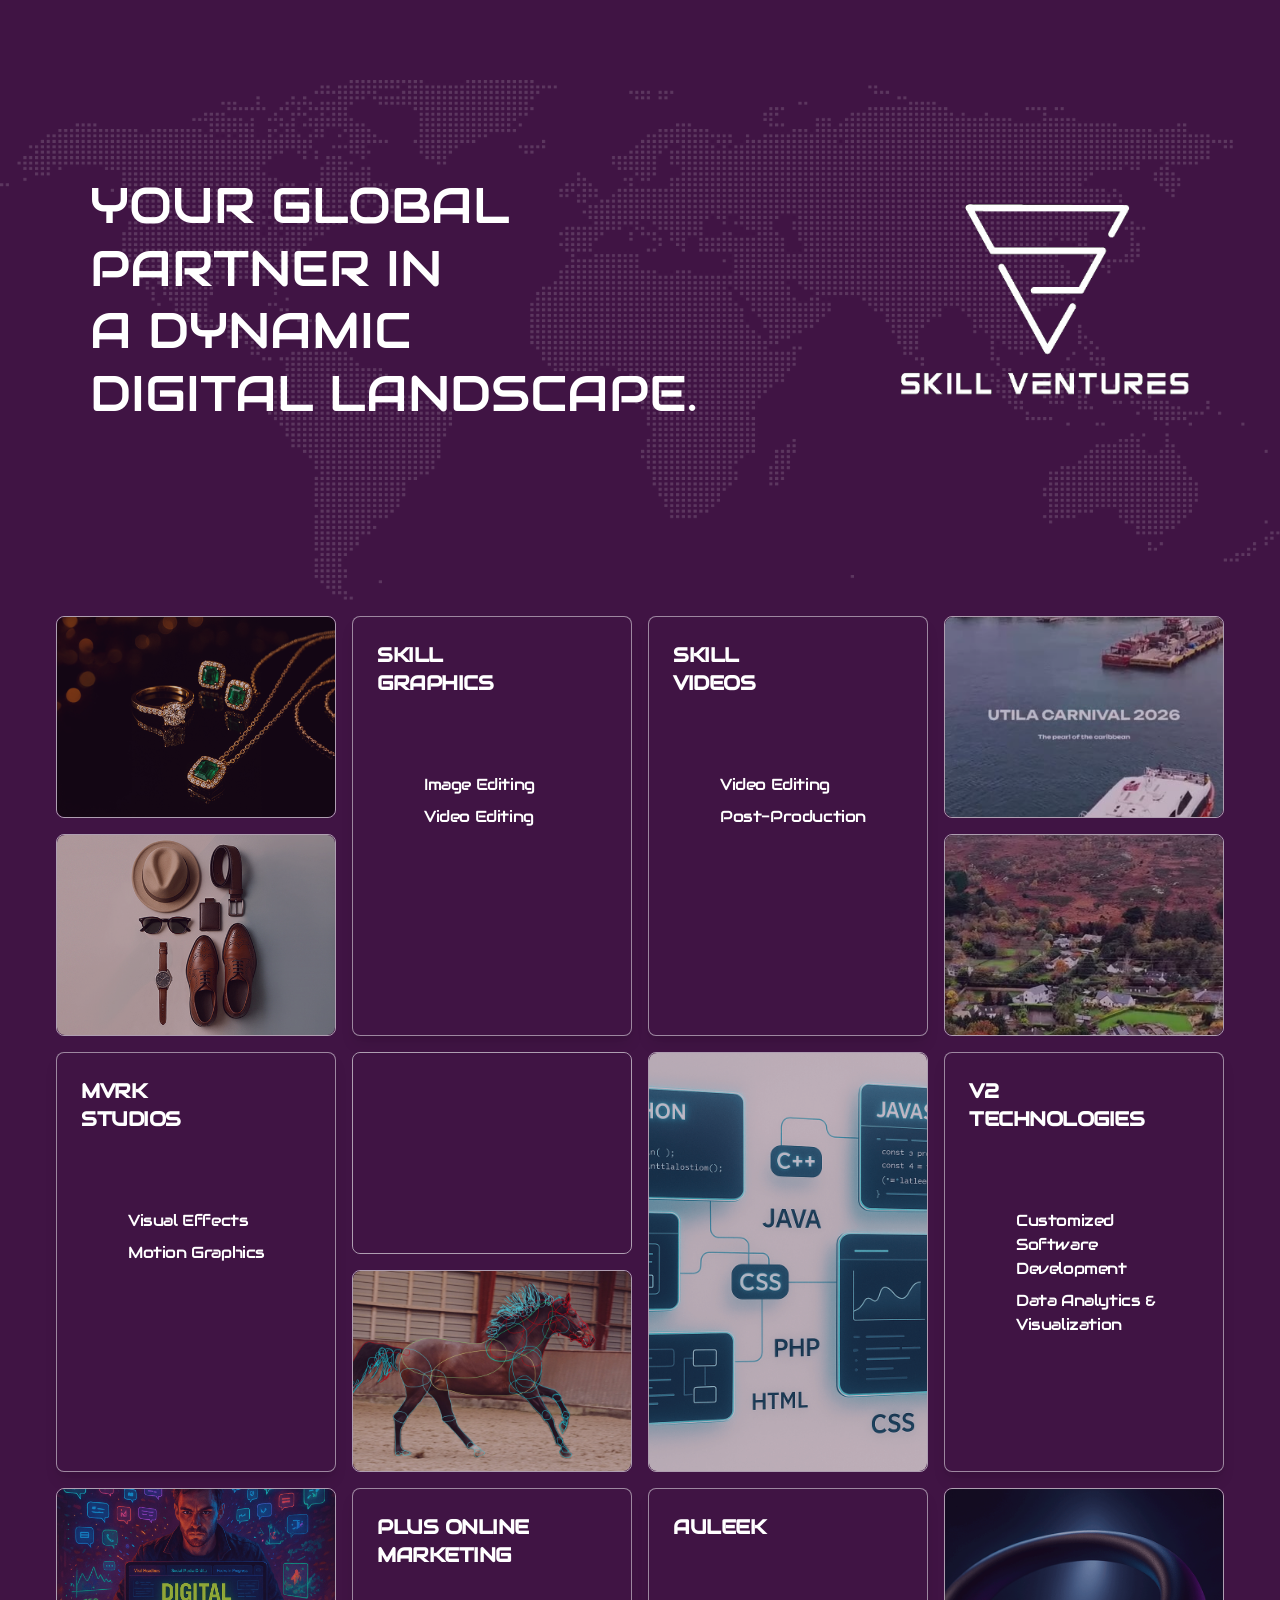
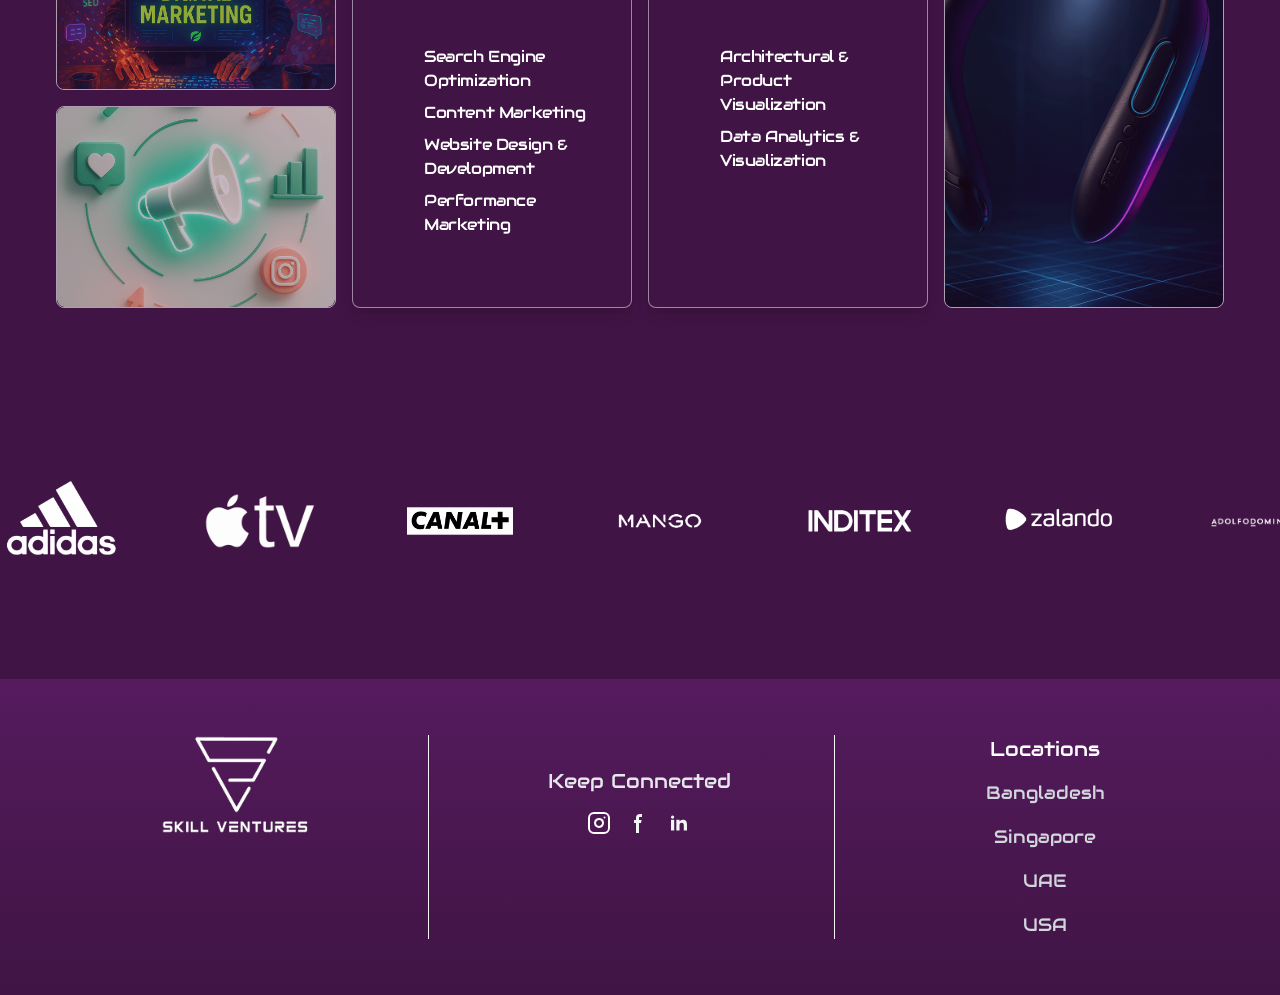
==== Home.html @ 6019144c "Home: show Skill Videos clips in the frames beside the Skill Videos card Co-Authored-By: Claude Fabl" ====
<!DOCTYPE html><!--IuDZMhcFxXULDAAK9_dwG--><html lang="en"><head><meta charSet="utf-8"/><meta name="viewport" content="width=device-width, initial-scale=1"/><link rel="stylesheet" href="./uploads/_skill.ventures/public_html/_next/static/chunks/345a6b7ba7fd125a.css" data-precedence="next"/><title>Skill Ventures</title><meta name="description" content="Skill Ventures Official Website"/><link rel="icon" href="./uploads/_skill.ventures/public_html/favicon.ico?favicon.00e915b7.ico" sizes="48x48" type="image/x-icon"/><style>
.sv-t{opacity:1;transform:none;transition:opacity .3s cubic-bezier(.25,.1,.35,1),transform .3s cubic-bezier(.3,1.3,.5,1)}
.sv-l{opacity:0;transform:translateY(10px);transition:opacity .3s cubic-bezier(.25,.1,.35,1),transform .3s cubic-bezier(.3,1.3,.5,1)}
.sv-s{transform:translate(15px,100px);transition:transform .5s ease-in}
.sv-card:hover .sv-t,.sv-card.sv-on .sv-t{opacity:1;transform:none;transition:opacity .5s ease-out .2s,transform .5s ease-out .2s}
.sv-card:hover .sv-l,.sv-card.sv-on .sv-l{opacity:1;transform:translateY(50px);transition:opacity .4s ease-out .2s,transform .4s ease-out .2s}
.sv-card{--sv-y:220px}.sv-card.sv-short{--sv-y:280px}.sv-card.sv-large{--sv-y:320px}
@media (min-width:768px){.sv-card.sv-large{--sv-y:120px}}
@media (min-width:1366px){.sv-card.sv-large{--sv-y:150px}}
.sv-card:hover .sv-s,.sv-card.sv-on .sv-s{transform:translate(-35px,var(--sv-y));transition-timing-function:ease-out}
.sv-loc{position:relative;cursor:default}
.sv-tip{position:absolute;left:calc(100% + 12px);top:50%;transform:translateY(-50%);display:flex;visibility:hidden;pointer-events:none;flex-direction:column;width:max-content;padding:8px 16px;border-radius:3px;background:#fff;color:#000;font-size:13px;line-height:1.5;letter-spacing:-.025em;font-weight:400;text-decoration:none;text-align:left;z-index:50;opacity:0;transition:opacity .15s ease-out,visibility 0s .15s}
.sv-tip::before{content:"";position:absolute;left:-4px;top:50%;width:8px;height:8px;background:#fff;transform:translateY(-50%) rotate(45deg)}
.sv-loc:hover .sv-tip,.sv-loc:focus .sv-tip{visibility:visible;opacity:.9;transition:opacity .15s ease-out}
.sv-tip{left:calc(100% + 10px)}
.sv-loc.sv-left .sv-tip{left:auto;right:calc(100% + 10px)}.sv-loc.sv-left .sv-tip::before{left:auto;right:-4px}
.sv-loc.sv-top .sv-tip{left:50%;right:auto;top:auto;bottom:calc(100% + 10px);transform:translateX(-50%)}.sv-loc.sv-top .sv-tip::before{left:50%;right:auto;top:auto;bottom:-4px;transform:translateX(-50%) rotate(45deg)}
@media (prefers-reduced-motion:reduce){.sv-t,.sv-l,.sv-s{transition:none}}

.sv-mq{animation:sv-mq 15s linear infinite}
@keyframes sv-mq{from{transform:translateX(0)}to{transform:translateX(-100%)}}
.sv-modal{opacity:0;transition:opacity .3s}.sv-modal.sv-in{opacity:1}
.sv-modal>div{transform:scale(.9);opacity:0;transition:transform .3s,opacity .3s}.sv-modal.sv-in>div{transform:none;opacity:1}
@media (prefers-reduced-motion:reduce){.sv-mq{animation:none}.sv-modal,.sv-modal>div{transition:none}}
</style></head><body class="antialiased"><div hidden=""><!--$--><!--/$--></div><main><section class="relative min-h-[600px] flex justify-center items-center "><img alt="Hero Image" loading="lazy" width="1920" height="500" decoding="async" data-nimg="1" class="absolute object-contain h-[600px] w-full -z-10 top-10 " style="color:transparent" src="./uploads/_skill.ventures/public_html/hero.png"/><div class=" w-[1100px] flex flex-col md:flex-row justify-between items-center gap-4 "><h1 class="hidden md:block text-4xl md:text-[50px] text-white text-center md:text-left leading-tight uppercase mb-14 md:mb-0">Your global <br/> partner in <br/> a dynamic <br/>digital landscape.</h1><h1 class="block md:hidden text-4xl md:text-[50px] text-white text-center md:text-left leading-tight uppercase mb-14 md:mb-0 px-8 order-1">Your global partner in a dynamic digital landscape.</h1><div><img alt="Hero Image" loading="lazy" width="500" height="400" decoding="async" data-nimg="1" class="w-full h-[100px] md:h-[200px] mb-12 md:mb-0 object-contain" style="color:transparent" src="./uploads/_skill.ventures/public_html/logo.png"/></div></div></section><div class="max-w-[1200px] mx-auto hidden lg:grid grid-cols-1 lg:grid-cols-4 gap-4 p-4 pb-14"><div class="flex flex-col gap-4"><div class="group relative border border-gray-50/60 rounded-lg overflow-hidden cursor-pointer"><img alt="skill ventures service" loading="lazy" width="1920" height="200" decoding="async" data-nimg="1" class="w-[500px] md:w-[500px] h-[200px] object-cover rounded-lg transform transition duration-500 group-hover:scale-105" style="color:transparent" src="./uploads/_skill.ventures/public_html/brands/skill-graphics/sk-1.jpg"/><div class="absolute inset-0 bg-[#401444]/30 transition group-hover:bg-[#401444]/10"></div></div><div class="group relative border border-gray-50/60 rounded-lg overflow-hidden cursor-pointer"><img alt="skill ventures service" loading="lazy" width="1920" height="200" decoding="async" data-nimg="1" class="w-[500px] md:w-[500px] h-[200px] object-cover rounded-lg transform transition duration-500 group-hover:scale-105" style="color:transparent" src="./uploads/_skill.ventures/public_html/brands/skill-graphics/sk-3.jpg"/><div class="absolute inset-0 bg-[#401444]/30 transition group-hover:bg-[#401444]/10"></div></div></div><a href="https://skillgraphics.biz/" target="_blank" rel="noopener noreferrer" class="w-full"><div class="group relative bg-[#401444] border border-gray-50/50 rounded-lg overflow-hidden w-full md:max-w-[400px] p-14 shadow-lg cursor-pointer sv-card sv-short" style="height:420px"><h2 class="absolute top-6 left-6 font-black text-xl text-white tracking-tight uppercase sv-t">Skill <br/> Graphics</h2><div class="absolute left-6 bottom-80 text-md font-bold text-gray-200 z-10 hover:underline sv-l"><span>Visit Site →</span></div><div class="sv-s"><div class="text-white text-[14px] lg:text-[16px] tracking-tight"><div class="flex flex-col gap-2"><p class="">Image Editing</p><p>Video Editing</p></div></div></div></div></a><a href="https://skillvideos.biz/" target="_blank" rel="noopener noreferrer" class="w-full"><div class="group relative bg-[#401444] border border-gray-50/50 rounded-lg overflow-hidden w-full md:max-w-[400px] p-14 shadow-lg cursor-pointer sv-card sv-short" style="height:420px"><h2 class="absolute top-6 left-6 font-black text-xl text-white tracking-tight uppercase sv-t">Skill <br/> Videos</h2><div class="absolute left-6 bottom-80 text-md font-bold text-gray-200 z-10 hover:underline sv-l"><span>Visit Site →</span></div><div class="sv-s"><div class="text-white text-[14px] lg:text-[16px] tracking-tight"><div class="flex flex-col gap-2"><p class="">Video Editing</p><p><span style="white-space:nowrap">Post-Production</span></p></div></div></div></div></a><div class="flex flex-col gap-4"><div class="group relative border border-gray-50/60 rounded-lg overflow-hidden cursor-pointer"><video src="./samples/vid_event.mp4" poster="./samples/vid_event.jpg" autoPlay="" loop="" muted="" playsinline="" aria-label="Skill Videos sample" class="w-[500px] md:w-[500px] h-[200px] object-cover rounded-lg transform transition duration-500 group-hover:scale-105"></video><div class="absolute inset-0 bg-[#401444]/30 transition group-hover:bg-[#401444]/10"></div></div><div class="group relative border border-gray-50/60 rounded-lg overflow-hidden cursor-pointer"><video src="./samples/vid_re.mp4" poster="./samples/vid_re.jpg" autoPlay="" loop="" muted="" playsinline="" aria-label="Skill Videos sample" class="w-[500px] md:w-[500px] h-[200px] object-cover rounded-lg transform transition duration-500 group-hover:scale-105"></video><div class="absolute inset-0 bg-[#401444]/30 transition group-hover:bg-[#401444]/10"></div></div></div><a href="https://mvrk.tv/" target="_blank" rel="noopener noreferrer" class="w-full"><div class="group relative bg-[#401444] border border-gray-50/50 rounded-lg overflow-hidden w-full md:max-w-[400px] p-14 shadow-lg cursor-pointer sv-card sv-short" style="height:420px"><h2 class="absolute top-6 left-6 font-black text-xl text-white tracking-tight uppercase sv-t">MVRK <br/> STUDIOS<!-- --> </h2><div class="absolute left-6 bottom-80 text-md font-bold text-gray-200 z-10 hover:underline sv-l"><span>Visit Site →</span></div><div class="sv-s"><div class="text-white text-[14px] lg:text-[16px] tracking-tight"><div class="flex flex-col gap-2"><p class="">Visual Effects</p><p>Motion Graphics</p></div></div></div></div></a><div class="flex flex-col gap-4"><div class="relative group border border-gray-50/60 rounded-lg overflow-hidden cursor-pointer"><video src="./uploads/_skill.ventures/public_html/brands/mvrk/mvrk-vid.mp4" autoPlay="" loop="" muted="" class="w-[500px] md:w-[430px] h-[200px] object-cover rounded-lg transform transition duration-500 group-hover:scale-105"></video><div class="absolute inset-0 bg-[#401444]/40 transition group-hover:bg-[#401444]/40"></div></div><div class="group relative border border-gray-50/60 rounded-lg overflow-hidden cursor-pointer"><img alt="skill ventures service" loading="lazy" width="1920" height="200" decoding="async" data-nimg="1" class="w-[500px] md:w-[500px] h-[200px] object-cover rounded-lg transform transition duration-500 group-hover:scale-105" style="color:transparent" src="./uploads/_skill.ventures/public_html/brands/mvrk/mvrk-1.jpg"/><div class="absolute inset-0 bg-[#401444]/30 transition group-hover:bg-[#401444]/10"></div></div></div><div class="flex flex-col gap-4"><div class="group relative border border-gray-50/60 rounded-lg overflow-hidden cursor-pointer"><img alt="skill ventures service" loading="lazy" width="1920" height="200" decoding="async" data-nimg="1" class="w-[500px] md:w-[500px] h-[200px] object-cover rounded-lg transform transition duration-500 group-hover:scale-105" style="color:transparent;height:418px" src="./uploads/_skill.ventures/public_html/brands/v2/v2-1.png"/><div class="absolute inset-0 bg-[#401444]/30 transition group-hover:bg-[#401444]/10"></div></div></div><a href="https://v2.ltd/" target="_blank" rel="noopener noreferrer" class="w-full"><div class="group relative bg-[#401444] border border-gray-50/50 rounded-lg overflow-hidden w-full md:max-w-[400px] p-14 shadow-lg cursor-pointer sv-card" style="height:420px"><h2 class="absolute top-6 left-6 font-black text-xl text-white tracking-tight uppercase sv-t">V2 <br/> Technologies</h2><div class="absolute left-6 bottom-80 text-md font-bold text-gray-200 z-10 hover:underline sv-l"><span>Visit Site →</span></div><div class="sv-s"><div class="text-white text-[14px] lg:text-[16px] tracking-tight"><div class="flex flex-col gap-2"><p class="">Customized Software Development</p><p>Data Analytics &amp; Visualization</p></div></div></div></div></a><div class="flex flex-col gap-4"><div class="group relative border border-gray-50/60 rounded-lg overflow-hidden cursor-pointer"><img alt="skill ventures service" loading="lazy" width="1920" height="200" decoding="async" data-nimg="1" class="w-[500px] md:w-[500px] h-[200px] object-cover rounded-lg transform transition duration-500 group-hover:scale-105" style="color:transparent" src="./uploads/_skill.ventures/public_html/brands/plus/plus-1.png"/><div class="absolute inset-0 bg-[#401444]/30 transition group-hover:bg-[#401444]/10"></div></div><div class="group relative border border-gray-50/60 rounded-lg overflow-hidden cursor-pointer"><img alt="skill ventures service" loading="lazy" width="1920" height="200" decoding="async" data-nimg="1" class="w-[500px] md:w-[500px] h-[200px] object-cover rounded-lg transform transition duration-500 group-hover:scale-105" style="color:transparent" src="./uploads/_skill.ventures/public_html/brands/plus/plus-2.png"/><div class="absolute inset-0 bg-[#401444]/30 transition group-hover:bg-[#401444]/10"></div></div></div><a href="https://plusonlinemarketing.com/" target="_blank" rel="noopener noreferrer" class="w-full"><div class="group relative bg-[#401444] border border-gray-50/50 rounded-lg overflow-hidden w-full md:max-w-[400px] p-14 shadow-lg cursor-pointer sv-card sv-large" style="height:420px"><h2 class="absolute top-6 left-6 font-black text-xl text-white tracking-tight uppercase sv-t">PLUS ONLINE <br/> MARKETING</h2><div class="absolute left-6 bottom-80 text-md font-bold text-gray-200 z-10 hover:underline sv-l"><span>Visit Site →</span></div><div class="sv-s"><div class="text-white text-[14px] lg:text-[16px] tracking-tight"><div class="flex flex-col gap-2"><p>Search Engine Optimization</p><p>Content Marketing</p><p>Website Design &amp; Development</p><p>Performance Marketing</p></div></div></div></div></a><a href="https://auleek.com/" target="_blank" rel="noopener noreferrer" class="w-full"><div class="group relative bg-[#401444] border border-gray-50/50 rounded-lg overflow-hidden w-full md:max-w-[400px] p-14 shadow-lg cursor-pointer sv-card" style="height:420px"><h2 class="absolute top-6 left-6 font-black text-xl text-white tracking-tight uppercase sv-t">AULEEK</h2><div class="absolute left-6 bottom-80 text-md font-bold text-gray-200 z-10 hover:underline sv-l"><span>Visit Site →</span></div><div class="sv-s"><div class="text-white text-[14px] lg:text-[16px] tracking-tight"><div class="flex flex-col gap-2"><p class="">Architectural &amp; Product Visualization</p><p>Data Analytics &amp; Visualization</p></div></div></div></div></a><div class="flex flex-col gap-4"><div class="group relative border border-gray-50/60 rounded-lg overflow-hidden cursor-pointer"><img alt="skill ventures service" loading="lazy" width="1920" height="200" decoding="async" data-nimg="1" class="w-[500px] md:w-[500px] h-[200px] object-cover rounded-lg transform transition duration-500 group-hover:scale-105" style="color:transparent;height:418px" src="./uploads/_skill.ventures/public_html/brands/auleek/auleek-1.png"/><div class="absolute inset-0 bg-[#401444]/30 transition group-hover:bg-[#401444]/10"></div></div></div></div><div class="px-2 block lg:hidden"><div class="grid grid-cols-1 gap-4"><div class="grid grid-cols-2 gap-2"><a href="https://skillgraphics.biz/" target="_blank" rel="noopener noreferrer" class="w-full"><div class="flex flex-col flex-wrap justify-between items-start content-stretch group relative bg-[#401444] border border-gray-50/80 rounded-2xl overflow-hidden p-4 shadow-lg cursor-pointer" style="height:370px"><h2 class="font-black text-[16px] text-white tracking-tight uppercase">Skill <br/> Graphics</h2><span class="text-[14px] font-bold text-gray-200 z-10 hover:underline">Visit Site →</span><div class="text-white text-[14px] font-medium tracking-tight"><p>Image Editing</p><p>Video Editing</p></div></div></a><a href="https://skillvideos.biz/" target="_blank" rel="noopener noreferrer" class="w-full"><div class="flex flex-col flex-wrap justify-between items-start content-stretch group relative bg-[#401444] border border-gray-50/80 rounded-2xl overflow-hidden p-4 shadow-lg cursor-pointer" style="height:370px"><h2 class="font-black text-[16px] text-white tracking-tight uppercase">Skill <br/> Videos</h2><span class="text-[14px] font-bold text-gray-200 z-10 hover:underline">Visit Site →</span><div class="text-white text-[14px] font-medium tracking-tight"><p>Video Editing</p><p><span style="white-space:nowrap">Post-Production</span></p></div></div></a></div><div class="grid grid-cols-2 gap-2"><div class="group relative border border-gray-50/60 rounded-2xl overflow-hidden cursor-pointer"><img alt="skill ventures service" loading="lazy" width="1920" height="200" decoding="async" data-nimg="1" class="h-[180px] object-cover rounded-lg transform transition duration-500 group-hover:scale-105" style="color:transparent" src="./uploads/_skill.ventures/public_html/brands/skill-graphics/sk-1.jpg"/><div class="absolute inset-0 bg-[#401444]/30 transition group-hover:bg-[#401444]/10"></div></div><div class="group relative border border-gray-50/60 rounded-2xl overflow-hidden cursor-pointer"><video src="./samples/vid_event.mp4" poster="./samples/vid_event.jpg" autoPlay="" loop="" muted="" playsinline="" aria-label="Skill Videos sample" class="w-full h-[180px] object-cover rounded-lg transform transition duration-500 group-hover:scale-105"></video><div class="absolute inset-0 bg-[#401444]/30 transition group-hover:bg-[#401444]/10"></div></div></div><div class="grid grid-cols-2 gap-2"><div class="flex flex-col gap-2 items-center justify-center"><a href="https://mvrk.tv/" target="_blank" rel="noopener noreferrer" class="w-full"><div class="flex flex-col flex-wrap justify-between items-start content-stretch group relative bg-[#401444] border border-gray-50/80 rounded-2xl overflow-hidden p-4 shadow-lg cursor-pointer" style="height:370px"><h2 class="font-black text-[16px] text-white tracking-tight uppercase">MVRK <br/> STUDIOS<!-- --> </h2><span class="text-[14px] font-bold text-gray-200 z-10 hover:underline">Visit Site →</span><div class="text-white text-[14px] font-medium tracking-tight"><p>Visual Effects</p><p>Motion Graphics</p></div></div></a><div class="relative group border border-gray-50/60 rounded-lg overflow-hidden cursor-pointer"><video src="./uploads/_skill.ventures/public_html/brands/mvrk/mvrk-vid.mp4" autoPlay="" loop="" muted="" class="w-[500px] md:w-[430px] h-[180px] object-cover rounded-lg transform transition duration-500 group-hover:scale-105"></video><div class="absolute inset-0 bg-[#401444]/40 transition group-hover:bg-[#401444]/40"></div></div></div><div class="flex flex-col gap-2 items-center justify-center"><div class="group relative border border-gray-50/60 rounded-2xl overflow-hidden cursor-pointer"><img alt="skill ventures service" loading="lazy" width="1920" height="200" decoding="async" data-nimg="1" class="h-[180px] object-cover rounded-lg transform transition duration-500 group-hover:scale-105" style="color:transparent" src="./uploads/_skill.ventures/public_html/brands/v2/v2-1.png"/><div class="absolute inset-0 bg-[#401444]/30 transition group-hover:bg-[#401444]/10"></div></div><a href="https://v2.ltd/" target="_blank" rel="noopener noreferrer" class="w-full"><div class="flex flex-col flex-wrap justify-between items-start content-stretch group relative bg-[#401444] border border-gray-50/80 rounded-2xl overflow-hidden p-4 shadow-lg cursor-pointer" style="height:370px"><h2 class="font-black text-[16px] text-white tracking-tight uppercase">V2 <br/> Technologies</h2><span class="text-[14px] font-bold text-gray-200 z-10 hover:underline">Visit Site →</span><div class="text-white text-[14px] font-medium tracking-tight"><p>Customized Software <br/> Development</p><p>Data Analytics &amp; <br/> Visualization</p></div></div></a></div></div><div class="grid grid-cols-2 gap-2"><div class="flex flex-col gap-2 items-center justify-center"><a href="https://plusonlinemarketing.com/" target="_blank" rel="noopener noreferrer" class="w-full"><div class="flex flex-col flex-wrap justify-between items-start content-stretch group relative bg-[#401444] border border-gray-50/80 rounded-2xl overflow-hidden p-4 shadow-lg cursor-pointer" style="height:370px"><h2 class="font-black text-[16px] text-white tracking-tight uppercase">PLUS ONLINE <br/> MARKETING</h2><span class="text-[14px] font-bold text-gray-200 z-10 hover:underline">Visit Site →</span><div class="text-white text-[14px] font-medium tracking-tight"><p>Search Engine Optimization</p><p>Content Marketing</p><p class="transition-all duration-700 ease-out delay-200 group-hover:translate-y-0">Website Design &amp; Development</p><p class="transition-all duration-700 ease-out delay-200 group-hover:translate-y-0">Performance Marketing</p></div></div></a><div class="group relative border border-gray-50/60 rounded-2xl overflow-hidden cursor-pointer"><img alt="skill ventures service" loading="lazy" width="1920" height="200" decoding="async" data-nimg="1" class="h-[180px] object-cover rounded-lg transform transition duration-500 group-hover:scale-105" style="color:transparent" src="./uploads/_skill.ventures/public_html/brands/plus/plus-1.png"/><div class="absolute inset-0 bg-[#401444]/30 transition group-hover:bg-[#401444]/10"></div></div></div><div class="flex flex-col gap-2 items-center justify-center"><div class="group relative border border-gray-50/60 rounded-2xl overflow-hidden cursor-pointer"><img alt="skill ventures service" loading="lazy" width="1920" height="200" decoding="async" data-nimg="1" class="h-[180px] object-cover rounded-lg transform transition duration-500 group-hover:scale-105" style="color:transparent" src="./uploads/_skill.ventures/public_html/brands/auleek/auleek-1.png"/><div class="absolute inset-0 bg-[#401444]/30 transition group-hover:bg-[#401444]/10"></div></div><a href="https://auleek.com/" target="_blank" rel="noopener noreferrer" class="w-full"><div class="flex flex-col flex-wrap justify-between items-start content-stretch group relative bg-[#401444] border border-gray-50/80 rounded-2xl overflow-hidden p-4 shadow-lg cursor-pointer" style="height:370px"><h2 class="font-black text-[16px] text-white tracking-tight uppercase">AULEEK</h2><span class="text-[14px] font-bold text-gray-200 z-10 hover:underline">Visit Site →</span><div class="text-white text-[14px] font-medium tracking-tight"><p>Architectural &amp; <br/>Product Visualization</p><p class="transition-all duration-700 ease-out delay-200 group-hover:translate-y-0">Data Analytics &amp; <br/> Visualization</p></div></div></a></div></div></div></div><div class="min-h-[300px] flex items-center justify-center"><div class="flex my-24 overflow-hidden"><div class="flex flex-shrink-0 sv-mq"><img alt="marqueImg0" loading="lazy" width="200" height="200" decoding="async" data-nimg="1" class="object-contain pr-20" style="color:transparent" src="./uploads/_skill.ventures/public_html/slider/1.png"/><img alt="marqueImg1" loading="lazy" width="200" height="200" decoding="async" data-nimg="1" class="object-contain pr-20" style="color:transparent" src="./uploads/_skill.ventures/public_html/slider/2.png"/><img alt="marqueImg2" loading="lazy" width="200" height="200" decoding="async" data-nimg="1" class="object-contain pr-20" style="color:transparent" src="./uploads/_skill.ventures/public_html/slider/3.png"/><img alt="marqueImg3" loading="lazy" width="200" height="200" decoding="async" data-nimg="1" class="object-contain pr-20" style="color:transparent" src="./uploads/_skill.ventures/public_html/slider/5.png"/><img alt="marqueImg4" loading="lazy" width="200" height="200" decoding="async" data-nimg="1" class="object-contain pr-20" style="color:transparent" src="./uploads/_skill.ventures/public_html/slider/6.png"/><img alt="marqueImg5" loading="lazy" width="200" height="200" decoding="async" data-nimg="1" class="object-contain pr-20" style="color:transparent" src="./uploads/_skill.ventures/public_html/slider/7.png"/><img alt="marqueImg6" loading="lazy" width="200" height="200" decoding="async" data-nimg="1" class="object-contain pr-20" style="color:transparent" src="./uploads/_skill.ventures/public_html/slider/8.png"/><img alt="marqueImg7" loading="lazy" width="200" height="200" decoding="async" data-nimg="1" class="object-contain pr-20" style="color:transparent" src="./uploads/_skill.ventures/public_html/slider/9.png"/><img alt="marqueImg8" loading="lazy" width="200" height="200" decoding="async" data-nimg="1" class="object-contain pr-20" style="color:transparent" src="./uploads/_skill.ventures/public_html/slider/10.png"/><img alt="marqueImg9" loading="lazy" width="200" height="200" decoding="async" data-nimg="1" class="object-contain pr-20" style="color:transparent" src="./uploads/_skill.ventures/public_html/slider/11.png"/><img alt="marqueImg10" loading="lazy" width="200" height="200" decoding="async" data-nimg="1" class="object-contain pr-20" style="color:transparent" src="./uploads/_skill.ventures/public_html/slider/12.png"/><img alt="marqueImg11" loading="lazy" width="200" height="200" decoding="async" data-nimg="1" class="object-contain pr-20" style="color:transparent" src="./uploads/_skill.ventures/public_html/slider/13.png"/></div><div class="flex flex-shrink-0 sv-mq"><img alt="marqueImg0" loading="lazy" width="200" height="200" decoding="async" data-nimg="1" class="object-contain pr-20" style="color:transparent" src="./uploads/_skill.ventures/public_html/slider/1.png"/><img alt="marqueImg1" loading="lazy" width="200" height="200" decoding="async" data-nimg="1" class="object-contain pr-20" style="color:transparent" src="./uploads/_skill.ventures/public_html/slider/2.png"/><img alt="marqueImg2" loading="lazy" width="200" height="200" decoding="async" data-nimg="1" class="object-contain pr-20" style="color:transparent" src="./uploads/_skill.ventures/public_html/slider/3.png"/><img alt="marqueImg3" loading="lazy" width="200" height="200" decoding="async" data-nimg="1" class="object-contain pr-20" style="color:transparent" src="./uploads/_skill.ventures/public_html/slider/5.png"/><img alt="marqueImg4" loading="lazy" width="200" height="200" decoding="async" data-nimg="1" class="object-contain pr-20" style="color:transparent" src="./uploads/_skill.ventures/public_html/slider/6.png"/><img alt="marqueImg5" loading="lazy" width="200" height="200" decoding="async" data-nimg="1" class="object-contain pr-20" style="color:transparent" src="./uploads/_skill.ventures/public_html/slider/7.png"/><img alt="marqueImg6" loading="lazy" width="200" height="200" decoding="async" data-nimg="1" class="object-contain pr-20" style="color:transparent" src="./uploads/_skill.ventures/public_html/slider/8.png"/><img alt="marqueImg7" loading="lazy" width="200" height="200" decoding="async" data-nimg="1" class="object-contain pr-20" style="color:transparent" src="./uploads/_skill.ventures/public_html/slider/9.png"/><img alt="marqueImg8" loading="lazy" width="200" height="200" decoding="async" data-nimg="1" class="object-contain pr-20" style="color:transparent" src="./uploads/_skill.ventures/public_html/slider/10.png"/><img alt="marqueImg9" loading="lazy" width="200" height="200" decoding="async" data-nimg="1" class="object-contain pr-20" style="color:transparent" src="./uploads/_skill.ventures/public_html/slider/11.png"/><img alt="marqueImg10" loading="lazy" width="200" height="200" decoding="async" data-nimg="1" class="object-contain pr-20" style="color:transparent" src="./uploads/_skill.ventures/public_html/slider/12.png"/><img alt="marqueImg11" loading="lazy" width="200" height="200" decoding="async" data-nimg="1" class="object-contain pr-20" style="color:transparent" src="./uploads/_skill.ventures/public_html/slider/13.png"/></div></div></div><!--$--><!--/$--><footer class="flex justify-center items-center py-14 px-4 bg-gradient-to-b from-[#551b5e] to-[#401444] text-white"><div class="max-w-[1200px] grid grid-cols-1 md:grid-cols-3 gap-4"><div class="border-0 md:border-r border-gray-100"><img alt="Hero Image" loading="lazy" width="500" height="200" decoding="async" data-nimg="1" class="h-[100px] object-contain" style="color:transparent" src="./uploads/_skill.ventures/public_html/logo.png"/></div><div class="text-center border-0 md:border-r border-gray-100 mb-14 md:mb-0"><h2 class="font-medium text-gray-200 text-xl mt-8">Keep Connected</h2><div class="flex items-center justify-center gap-4 mt-4"><a target="_blank" href="https://www.instagram.com/skillventures.sv?igsh=M3BwMGJlN2JtbHNt"><svg xmlns="http://www.w3.org/2000/svg" width="24" height="24" viewBox="0 0 24 24" fill="none" stroke="currentColor" stroke-width="2" stroke-linecap="round" stroke-linejoin="round" class="lucide lucide-instagram-icon lucide-instagram"><rect width="20" height="20" x="2" y="2" rx="5" ry="5"></rect><path d="M16 11.37A4 4 0 1 1 12.63 8 4 4 0 0 1 16 11.37z"></path><line x1="17.5" x2="17.51" y1="6.5" y2="6.5"></line></svg></a><a target="_blank" href="https://www.facebook.com/share/162M9BS4Bq/"><svg class="w-6 h-6 text-gray-100 dark:text-white" aria-hidden="true" xmlns="http://www.w3.org/2000/svg" width="24" height="24" fill="currentColor" viewBox="0 0 24 24"><path fill-rule="evenodd" d="M13.135 6H15V3h-1.865a4.147 4.147 0 0 0-4.142 4.142V9H7v3h2v9.938h3V12h2.021l.592-3H12V6.591A.6.6 0 0 1 12.592 6h.543Z" clip-rule="evenodd"></path></svg></a><a target="_blank" href="https://www.linkedin.com/company/skill-ventures/?viewAsMember=true"><svg class="w-6 h-6 text-gray-100 dark:text-white" aria-hidden="true" xmlns="http://www.w3.org/2000/svg" width="24" height="24" fill="currentColor" viewBox="0 0 24 24"><path fill-rule="evenodd" d="M12.51 8.796v1.697a3.738 3.738 0 0 1 3.288-1.684c3.455 0 4.202 2.16 4.202 4.97V19.5h-3.2v-5.072c0-1.21-.244-2.766-2.128-2.766-1.827 0-2.139 1.317-2.139 2.676V19.5h-3.19V8.796h3.168ZM7.2 6.106a1.61 1.61 0 0 1-.988 1.483 1.595 1.595 0 0 1-1.743-.348A1.607 1.607 0 0 1 5.6 4.5a1.601 1.601 0 0 1 1.6 1.606Z" clip-rule="evenodd"></path><path d="M7.2 8.809H4V19.5h3.2V8.809Z"></path></svg></a></div></div><div class=""><h2 class="font-medium text-xl text-center">Locations</h2><div class="flex flex-col items-center justify-center gap-4 mt-4"><a data-tooltip-id="bangladesh-tooltip" data-tooltip-place="right" class="text-gray-300 text-lg hover:text-xl hover:underline hover:text-white transition-all duration-100 sv-loc" tabindex="0">Bangladesh<span class="sv-tip" role="tooltip"><span>House#112</span><span>Road#06</span><span>Mohakhali DOHS</span><span>Dhaka, Bangladesh</span></span></a><a data-tooltip-id="singapore-tooltip" data-tooltip-place="right" class="text-gray-300 text-lg hover:text-xl hover:underline hover:text-white transition-all duration-100 sv-loc" tabindex="0">Singapore<span class="sv-tip" role="tooltip"><span>151 Chin Swee Road,</span><span>#02-24 Manhattan House,</span><span>169876</span></span></a><a data-tooltip-id="uae-tooltip" data-tooltip-place="right" class="text-gray-300 text-lg hover:text-xl hover:underline hover:text-white transition-all duration-100 sv-loc" tabindex="0">UAE<span class="sv-tip" role="tooltip"><span>Business Center</span><span>Sharjah Publishing City Free Zone,</span><span>United Arab Emirates</span></span></a> <a data-tooltip-id="usa-tooltip" data-tooltip-place="right" class="text-gray-300 text-lg hover:text-xl hover:underline hover:text-white transition-all duration-100 sv-loc" tabindex="0">USA<span class="sv-tip" role="tooltip"><span>2248 Broadway,</span><span>#1619 NY 10024,</span><span>New York</span></span></a></div> </div></div></footer></main><script>(function(){
function closeModal(m){m.classList.remove('sv-in');setTimeout(function(){m.remove()},300)}
function openModal(src,isVideo){
var m=document.createElement('div');m.className='fixed inset-0 bg-black/80 flex items-center justify-center z-50 sv-modal';
var box=document.createElement('div');box.className=isVideo?'relative max-h-[90vh] w-full p-4':'relative max-w-4xl max-h-[90vh] w-full p-4';
var el;if(isVideo){el=document.createElement('video');el.src=src;el.autoplay=true;el.loop=true;el.muted=true;el.playsInline=true;el.className='w-full h-[80vh] px-4 object-cover rounded-lg'}
else{el=document.createElement('img');el.src=src;el.alt='modal image';el.className='w-full h-auto max-h-[60vh] object-contain rounded-lg'}
var b=document.createElement('button');b.type='button';b.textContent='\u2715';b.setAttribute('aria-label','Close');b.className='absolute top-4 right-4 text-white px-3 py-1 rounded-md '+(isVideo?'bg-[#401444]/60':'bg-[#401444]/90');
box.appendChild(el);box.appendChild(b);m.appendChild(box);document.body.appendChild(m);
m.addEventListener('click',function(e){if(e.target===m||e.target===b)closeModal(m)});
requestAnimationFrame(function(){requestAnimationFrame(function(){m.classList.add('sv-in')})});b.focus()}
document.addEventListener('click',function(e){
var t=e.target.closest&&e.target.closest('div.cursor-pointer');if(!t)return;
if(t.classList.contains('sv-card')){t.classList.toggle('sv-on');return}
if(t.closest('.sv-modal'))return;
var media=t.querySelector(':scope > video, :scope > img');if(!media)return;
openModal(media.getAttribute('src'),media.tagName==='VIDEO')});
document.addEventListener('keydown',function(e){if(e.key==='Escape'){var m=document.querySelector('.sv-modal');if(m)closeModal(m)}});
document.querySelectorAll('.sv-loc').forEach(function(a){function place(){a.classList.remove('sv-left','sv-top');var t=a.querySelector('.sv-tip');if(!t)return;
var w=t.offsetWidth||170,r=a.getBoundingClientRect(),vw=document.documentElement.clientWidth;
if(r.right+20+w>vw){a.classList.add(r.left-10-w>=0?'sv-left':'sv-top')}}
a.addEventListener('mouseenter',place);a.addEventListener('focus',place);place();window.addEventListener('resize',place);window.addEventListener('load',place);if(document.fonts&&document.fonts.ready)document.fonts.ready.then(place)});
})();</script><script>(function(){function f(){document.querySelectorAll('video[autoplay],video').forEach(function(v){if(!v.muted){v.muted=true;}if(v.paused&&!v.dataset.pv){v.dataset.pv=1;v.loop=true;v.playsInline=true;var p=v.play();if(p)p.catch(function(){});}})}new MutationObserver(f).observe(document.documentElement,{childList:true,subtree:true});window.addEventListener('load',function(){setTimeout(f,300);setTimeout(f,1500)})})();</script></body></html>
---- uploads/_skill.ventures/public_html/_next/static/chunks/345a6b7ba7fd125a.css ----
@layer properties{@supports (((-webkit-hyphens:none)) and (not (margin-trim:inline))) or ((-moz-orient:inline) and (not (color:rgb(from red r g b)))){*,:before,:after{--tw-translate-x:0;--tw-translate-y:0;--tw-translate-z:0;--tw-rotate-x:initial;--tw-rotate-y:initial;--tw-rotate-z:initial;--tw-skew-x:initial;--tw-skew-y:initial;--tw-border-style:solid;--tw-gradient-position:initial;--tw-gradient-from:transparent;--tw-gradient-via:transparent;--tw-gradient-to:transparent;--tw-gradient-stops:initial;--tw-gradient-via-stops:initial;--tw-gradient-from-position:0%;--tw-gradient-via-position:50%;--tw-gradient-to-position:100%;--tw-leading:initial;--tw-font-weight:initial;--tw-tracking:initial;--tw-shadow:0 0 transparent;--tw-shadow-color:initial;--tw-shadow-alpha:100%;--tw-inset-shadow:0 0 transparent;--tw-inset-shadow-color:initial;--tw-inset-shadow-alpha:100%;--tw-ring-color:initial;--tw-ring-shadow:0 0 transparent;--tw-inset-ring-color:initial;--tw-inset-ring-shadow:0 0 transparent;--tw-ring-inset:initial;--tw-ring-offset-width:0px;--tw-ring-offset-color:#fff;--tw-ring-offset-shadow:0 0 transparent;--tw-backdrop-blur:initial;--tw-backdrop-brightness:initial;--tw-backdrop-contrast:initial;--tw-backdrop-grayscale:initial;--tw-backdrop-hue-rotate:initial;--tw-backdrop-invert:initial;--tw-backdrop-opacity:initial;--tw-backdrop-saturate:initial;--tw-backdrop-sepia:initial;--tw-duration:initial;--tw-ease:initial;--tw-scale-x:1;--tw-scale-y:1;--tw-scale-z:1}::backdrop{--tw-translate-x:0;--tw-translate-y:0;--tw-translate-z:0;--tw-rotate-x:initial;--tw-rotate-y:initial;--tw-rotate-z:initial;--tw-skew-x:initial;--tw-skew-y:initial;--tw-border-style:solid;--tw-gradient-position:initial;--tw-gradient-from:transparent;--tw-gradient-via:transparent;--tw-gradient-to:transparent;--tw-gradient-stops:initial;--tw-gradient-via-stops:initial;--tw-gradient-from-position:0%;--tw-gradient-via-position:50%;--tw-gradient-to-position:100%;--tw-leading:initial;--tw-font-weight:initial;--tw-tracking:initial;--tw-shadow:0 0 transparent;--tw-shadow-color:initial;--tw-shadow-alpha:100%;--tw-inset-shadow:0 0 transparent;--tw-inset-shadow-color:initial;--tw-inset-shadow-alpha:100%;--tw-ring-color:initial;--tw-ring-shadow:0 0 transparent;--tw-inset-ring-color:initial;--tw-inset-ring-shadow:0 0 transparent;--tw-ring-inset:initial;--tw-ring-offset-width:0px;--tw-ring-offset-color:#fff;--tw-ring-offset-shadow:0 0 transparent;--tw-backdrop-blur:initial;--tw-backdrop-brightness:initial;--tw-backdrop-contrast:initial;--tw-backdrop-grayscale:initial;--tw-backdrop-hue-rotate:initial;--tw-backdrop-invert:initial;--tw-backdrop-opacity:initial;--tw-backdrop-saturate:initial;--tw-backdrop-sepia:initial;--tw-duration:initial;--tw-ease:initial;--tw-scale-x:1;--tw-scale-y:1;--tw-scale-z:1}}}@layer theme{:root,:host{--color-sky-500:#00a5ef;--color-gray-50:#f9fafb;--color-gray-100:#f3f4f6;--color-gray-200:#e5e7eb;--color-gray-300:#d1d5dc;--color-gray-800:#1e2939;--color-gray-900:#101828;--color-black:#000;--color-white:#fff;--spacing:.25rem;--container-xs:20rem;--container-4xl:56rem;--container-7xl:80rem;--text-sm:.875rem;--text-sm--line-height:calc(1.25/.875);--text-lg:1.125rem;--text-lg--line-height:calc(1.75/1.125);--text-xl:1.25rem;--text-xl--line-height:calc(1.75/1.25);--text-2xl:1.5rem;--text-2xl--line-height:calc(2/1.5);--text-4xl:2.25rem;--text-4xl--line-height:calc(2.5/2.25);--font-weight-medium:500;--font-weight-bold:700;--font-weight-black:900;--tracking-tight:-.025em;--leading-tight:1.25;--radius-sm:.25rem;--radius-md:.375rem;--radius-lg:.5rem;--radius-xl:.75rem;--radius-2xl:1rem;--ease-out:cubic-bezier(0,0,.2,1);--blur-sm:8px;--default-transition-duration:.15s;--default-transition-timing-function:cubic-bezier(.4,0,.2,1);--default-font-family:var(--font-geist-sans);--default-mono-font-family:var(--font-geist-mono)}@supports (color:color(display-p3 0 0 0)){:root,:host{--color-sky-500:color(display-p3 .219113 .639027 .931479);--color-gray-50:color(display-p3 .977213 .98084 .985102);--color-gray-100:color(display-p3 .953567 .956796 .964321);--color-gray-200:color(display-p3 .899787 .906171 .92106);--color-gray-300:color(display-p3 .822033 .835264 .858521);--color-gray-800:color(display-p3 .125854 .159497 .216835);--color-gray-900:color(display-p3 .070423 .0928982 .151928)}}@supports (color:lab(0% 0 0)){:root,:host{--color-sky-500:lab(63.3038% -18.433 -51.0407);--color-gray-50:lab(98.2596% -.247031 -.706708);--color-gray-100:lab(96.1596% -.082314 -1.13575);--color-gray-200:lab(91.6229% -.159085 -2.26791);--color-gray-300:lab(85.1236% -.612259 -3.7138);--color-gray-800:lab(16.1051% -1.18239 -11.7533);--color-gray-900:lab(8.11897% .811279 -12.254)}}}@layer base{*,:after,:before{box-sizing:border-box;border:0 solid;margin:0;padding:0}::backdrop{box-sizing:border-box;border:0 solid;margin:0;padding:0}::-webkit-file-upload-button{box-sizing:border-box;border:0 solid;margin:0;padding:0}::file-selector-button{box-sizing:border-box;border:0 solid;margin:0;padding:0}html,:host{-webkit-text-size-adjust:100%;-moz-tab-size:4;tab-size:4;line-height:1.5;font-family:var(--default-font-family,ui-sans-serif,system-ui,sans-serif,"Apple Color Emoji","Segoe UI Emoji","Segoe UI Symbol","Noto Color Emoji");font-feature-settings:var(--default-font-feature-settings,normal);font-variation-settings:var(--default-font-variation-settings,normal);-webkit-tap-highlight-color:transparent}hr{height:0;color:inherit;border-top-width:1px}abbr:where([title]){-webkit-text-decoration:underline dotted;text-decoration:underline dotted}h1,h2,h3,h4,h5,h6{font-size:inherit;font-weight:inherit}a{color:inherit;-webkit-text-decoration:inherit;-webkit-text-decoration:inherit;-webkit-text-decoration:inherit;-webkit-text-decoration:inherit;text-decoration:inherit}b,strong{font-weight:bolder}code,kbd,samp,pre{font-family:var(--default-mono-font-family,ui-monospace,SFMono-Regular,Menlo,Monaco,Consolas,"Liberation Mono","Courier New",monospace);font-feature-settings:var(--default-mono-font-feature-settings,normal);font-variation-settings:var(--default-mono-font-variation-settings,normal);font-size:1em}small{font-size:80%}sub,sup{vertical-align:baseline;font-size:75%;line-height:0;position:relative}sub{bottom:-.25em}sup{top:-.5em}table{text-indent:0;border-color:inherit;border-collapse:collapse}:-moz-focusring{outline:auto}progress{vertical-align:baseline}summary{display:list-item}ol,ul,menu{list-style:none}img,svg,video,canvas,audio,iframe,embed,object{vertical-align:middle;display:block}img,video{max-width:100%;height:auto}button,input,select,optgroup,textarea{font:inherit;font-feature-settings:inherit;font-variation-settings:inherit;letter-spacing:inherit;color:inherit;opacity:1;background-color:transparent;border-radius:0}::-webkit-file-upload-button{font:inherit;font-feature-settings:inherit;font-variation-settings:inherit;letter-spacing:inherit;color:inherit;opacity:1;background-color:transparent;border-radius:0}::file-selector-button{font:inherit;font-feature-settings:inherit;font-variation-settings:inherit;letter-spacing:inherit;color:inherit;opacity:1;background-color:transparent;border-radius:0}:where(select:-webkit-any([multiple],[size])) optgroup{font-weight:bolder}:where(select:-moz-any([multiple],[size])) optgroup{font-weight:bolder}:where(select:is([multiple],[size])) optgroup{font-weight:bolder}:where(select:-webkit-any([multiple],[size])) optgroup option:not(:-webkit-any(:lang(ae),:lang(ar),:lang(arc),:lang(bcc),:lang(bqi),:lang(ckb),:lang(dv),:lang(fa),:lang(glk),:lang(he),:lang(ku),:lang(mzn),:lang(nqo),:lang(pnb),:lang(ps),:lang(sd),:lang(ug),:lang(ur),:lang(yi))){padding-left:20px}:where(select:-moz-any([multiple],[size])) optgroup option:not(:-moz-any(:lang(ae),:lang(ar),:lang(arc),:lang(bcc),:lang(bqi),:lang(ckb),:lang(dv),:lang(fa),:lang(glk),:lang(he),:lang(ku),:lang(mzn),:lang(nqo),:lang(pnb),:lang(ps),:lang(sd),:lang(ug),:lang(ur),:lang(yi))){padding-left:20px}:where(select:is([multiple],[size])) optgroup option:not(:is(:lang(ae),:lang(ar),:lang(arc),:lang(bcc),:lang(bqi),:lang(ckb),:lang(dv),:lang(fa),:lang(glk),:lang(he),:lang(ku),:lang(mzn),:lang(nqo),:lang(pnb),:lang(ps),:lang(sd),:lang(ug),:lang(ur),:lang(yi))){padding-left:20px}:where(select:-webkit-any([multiple],[size])) optgroup option:-webkit-any(:lang(ae),:lang(ar),:lang(arc),:lang(bcc),:lang(bqi),:lang(ckb),:lang(dv),:lang(fa),:lang(glk),:lang(he),:lang(ku),:lang(mzn),:lang(nqo),:lang(pnb),:lang(ps),:lang(sd),:lang(ug),:lang(ur),:lang(yi)){padding-right:20px}:where(select:-moz-any([multiple],[size])) optgroup option:-moz-any(:lang(ae),:lang(ar),:lang(arc),:lang(bcc),:lang(bqi),:lang(ckb),:lang(dv),:lang(fa),:lang(glk),:lang(he),:lang(ku),:lang(mzn),:lang(nqo),:lang(pnb),:lang(ps),:lang(sd),:lang(ug),:lang(ur),:lang(yi)){padding-right:20px}:where(select:is([multiple],[size])) optgroup option:is(:lang(ae),:lang(ar),:lang(arc),:lang(bcc),:lang(bqi),:lang(ckb),:lang(dv),:lang(fa),:lang(glk),:lang(he),:lang(ku),:lang(mzn),:lang(nqo),:lang(pnb),:lang(ps),:lang(sd),:lang(ug),:lang(ur),:lang(yi)){padding-right:20px}:not(:-webkit-any(:lang(ae),:lang(ar),:lang(arc),:lang(bcc),:lang(bqi),:lang(ckb),:lang(dv),:lang(fa),:lang(glk),:lang(he),:lang(ku),:lang(mzn),:lang(nqo),:lang(pnb),:lang(ps),:lang(sd),:lang(ug),:lang(ur),:lang(yi)))::-webkit-file-upload-button{margin-right:4px}:not(:-moz-any(:lang(ae),:lang(ar),:lang(arc),:lang(bcc),:lang(bqi),:lang(ckb),:lang(dv),:lang(fa),:lang(glk),:lang(he),:lang(ku),:lang(mzn),:lang(nqo),:lang(pnb),:lang(ps),:lang(sd),:lang(ug),:lang(ur),:lang(yi)))::file-selector-button{margin-right:4px}:not(:is(:lang(ae),:lang(ar),:lang(arc),:lang(bcc),:lang(bqi),:lang(ckb),:lang(dv),:lang(fa),:lang(glk),:lang(he),:lang(ku),:lang(mzn),:lang(nqo),:lang(pnb),:lang(ps),:lang(sd),:lang(ug),:lang(ur),:lang(yi)))::file-selector-button{margin-right:4px}:-webkit-any(:lang(ae),:lang(ar),:lang(arc),:lang(bcc),:lang(bqi),:lang(ckb),:lang(dv),:lang(fa),:lang(glk),:lang(he),:lang(ku),:lang(mzn),:lang(nqo),:lang(pnb),:lang(ps),:lang(sd),:lang(ug),:lang(ur),:lang(yi))::-webkit-file-upload-button{margin-left:4px}:-moz-any(:lang(ae),:lang(ar),:lang(arc),:lang(bcc),:lang(bqi),:lang(ckb),:lang(dv),:lang(fa),:lang(glk),:lang(he),:lang(ku),:lang(mzn),:lang(nqo),:lang(pnb),:lang(ps),:lang(sd),:lang(ug),:lang(ur),:lang(yi))::file-selector-button{margin-left:4px}:is(:lang(ae),:lang(ar),:lang(arc),:lang(bcc),:lang(bqi),:lang(ckb),:lang(dv),:lang(fa),:lang(glk),:lang(he),:lang(ku),:lang(mzn),:lang(nqo),:lang(pnb),:lang(ps),:lang(sd),:lang(ug),:lang(ur),:lang(yi))::file-selector-button{margin-left:4px}::placeholder{opacity:1}@supports (not ((-webkit-appearance:-apple-pay-button))) or (contain-intrinsic-size:1px){::placeholder{color:currentColor}@supports (color:color-mix(in lab, red, red)){::placeholder{color:color-mix(in oklab,currentcolor 50%,transparent)}}}textarea{resize:vertical}::-webkit-search-decoration{-webkit-appearance:none}::-webkit-date-and-time-value{min-height:1lh;text-align:inherit}::-webkit-datetime-edit{display:inline-flex}::-webkit-datetime-edit-fields-wrapper{padding:0}::-webkit-datetime-edit{padding-top:0;padding-bottom:0}::-webkit-datetime-edit-year-field{padding-top:0;padding-bottom:0}::-webkit-datetime-edit-month-field{padding-top:0;padding-bottom:0}::-webkit-datetime-edit-day-field{padding-top:0;padding-bottom:0}::-webkit-datetime-edit-hour-field{padding-top:0;padding-bottom:0}::-webkit-datetime-edit-minute-field{padding-top:0;padding-bottom:0}::-webkit-datetime-edit-second-field{padding-top:0;padding-bottom:0}::-webkit-datetime-edit-millisecond-field{padding-top:0;padding-bottom:0}::-webkit-datetime-edit-meridiem-field{padding-top:0;padding-bottom:0}::-webkit-calendar-picker-indicator{line-height:1}:-moz-ui-invalid{box-shadow:none}button{-webkit-appearance:button;-moz-appearance:button;appearance:button}input:where([type=button],[type=reset],[type=submit]){-webkit-appearance:button;-moz-appearance:button;appearance:button}::-webkit-file-upload-button{-webkit-appearance:button;-moz-appearance:button;appearance:button}::file-selector-button{-webkit-appearance:button;-moz-appearance:button;appearance:button}::-webkit-inner-spin-button{height:auto}::-webkit-outer-spin-button{height:auto}[hidden]:where(:not([hidden=until-found])){display:none!important}}@layer components;@layer utilities{.pointer-events-none{pointer-events:none}.visible{visibility:visible}.absolute{position:absolute}.fixed{position:fixed}.relative{position:relative}.sticky{position:-webkit-sticky;position:sticky}.inset-0{inset:calc(var(--spacing)*0)}.top-0{top:calc(var(--spacing)*0)}.top-4{top:calc(var(--spacing)*4)}.top-6{top:calc(var(--spacing)*6)}.top-10{top:calc(var(--spacing)*10)}.right-4{right:calc(var(--spacing)*4)}.bottom-80{bottom:calc(var(--spacing)*80)}.left-6{left:calc(var(--spacing)*6)}.-z-10{z-index:calc(10*-1)}.z-10{z-index:10}.z-50{z-index:50}.order-1{order:1}.mx-auto{margin-left:auto;margin-right:auto}.my-24{margin-block:calc(var(--spacing)*24)}.-mt-2{margin-top:calc(var(--spacing)*-2)}.mt-4{margin-top:calc(var(--spacing)*4)}.mt-8{margin-top:calc(var(--spacing)*8)}.mb-12{margin-bottom:calc(var(--spacing)*12)}.mb-14{margin-bottom:calc(var(--spacing)*14)}.block{display:block}.flex{display:flex}.grid{display:grid}.hidden{display:none}.inline-block{display:inline-block}.h-3{height:calc(var(--spacing)*3)}.h-6{height:calc(var(--spacing)*6)}.h-\[80vh\]{height:80vh}.h-\[100px\]{height:100px}.h-\[180px\]{height:180px}.h-\[200px\]{height:200px}.h-\[600px\]{height:600px}.h-auto{height:auto}.h-full{height:100%}.max-h-\[60vh\]{max-height:60vh}.max-h-\[90vh\]{max-height:90vh}.min-h-\[300px\]{min-height:300px}.min-h-\[600px\]{min-height:600px}.w-3{width:calc(var(--spacing)*3)}.w-6{width:calc(var(--spacing)*6)}.w-\[80px\]{width:80px}.w-\[500px\]{width:500px}.w-\[1100px\]{width:1100px}.w-full{width:100%}.max-w-4xl{max-width:var(--container-4xl)}.max-w-7xl{max-width:var(--container-7xl)}.max-w-\[1200px\]{max-width:1200px}.max-w-xs{max-width:var(--container-xs)}.flex-shrink-0{flex-shrink:0}.translate-y-0{--tw-translate-y:calc(var(--spacing)*0);translate:var(--tw-translate-x)var(--tw-translate-y)}.rotate-45{rotate:45deg}.transform{transform:var(--tw-rotate-x,)var(--tw-rotate-y,)var(--tw-rotate-z,)var(--tw-skew-x,)var(--tw-skew-y,)}.cursor-pointer{cursor:pointer}.resize{resize:both}.grid-cols-1{grid-template-columns:repeat(1,minmax(0,1fr))}.grid-cols-2{grid-template-columns:repeat(2,minmax(0,1fr))}.flex-col{flex-direction:column}.flex-wrap{flex-wrap:wrap}.content-stretch{align-content:stretch}.items-center{align-items:center}.items-start{align-items:flex-start}.justify-between{justify-content:space-between}.justify-center{justify-content:center}.gap-2{gap:calc(var(--spacing)*2)}.gap-4{gap:calc(var(--spacing)*4)}.overflow-hidden{overflow:hidden}.rounded{border-radius:.25rem}.rounded-2xl{border-radius:var(--radius-2xl)}.rounded-lg{border-radius:var(--radius-lg)}.rounded-md{border-radius:var(--radius-md)}.rounded-sm{border-radius:var(--radius-sm)}.rounded-xl{border-radius:var(--radius-xl)}.border{border-style:var(--tw-border-style);border-width:1px}.border-0{border-style:var(--tw-border-style);border-width:0}.border-gray-50\/50{border-color:rgba(249,250,251,.5)}@supports (color:color-mix(in lab, red, red)){.border-gray-50\/50{border-color:color-mix(in oklab,var(--color-gray-50)50%,transparent)}}.border-gray-50\/60{border-color:rgba(249,250,251,.6)}@supports (color:color-mix(in lab, red, red)){.border-gray-50\/60{border-color:color-mix(in oklab,var(--color-gray-50)60%,transparent)}}.border-gray-50\/80{border-color:rgba(249,250,251,.8)}@supports (color:color-mix(in lab, red, red)){.border-gray-50\/80{border-color:color-mix(in oklab,var(--color-gray-50)80%,transparent)}}.border-gray-100{border-color:var(--color-gray-100)}.bg-\[\#401444\]{background-color:#401444}.bg-\[\#401444\]\/30{background-color:rgba(64,20,68,.3);background-color:color(display-p3 .230481 .0894653 .257704/.3);background-color:lab(15.4484% 27.3045 -20.293/.3)}.bg-\[\#401444\]\/40{background-color:rgba(64,20,68,.4);background-color:color(display-p3 .230481 .0894654 .257704/.4);background-color:lab(15.4484% 27.3045 -20.293/.4)}.bg-\[\#401444\]\/60{background-color:rgba(64,20,68,.6);background-color:color(display-p3 .230481 .0894653 .257704/.6);background-color:lab(15.4484% 27.3045 -20.293/.6)}.bg-\[\#401444\]\/90{background-color:rgba(64,20,68,.9);background-color:color(display-p3 .230481 .0894654 .257704/.9);background-color:lab(15.4484% 27.3045 -20.293/.9)}.bg-black\/80{background-color:rgba(0,0,0,.8)}@supports (color:color-mix(in lab, red, red)){.bg-black\/80{background-color:color-mix(in oklab,var(--color-black)80%,transparent)}}.bg-gray-900{background-color:var(--color-gray-900)}.bg-sky-500{background-color:var(--color-sky-500)}.bg-transparent{background-color:transparent}.bg-gradient-to-b{--tw-gradient-position:to bottom in oklab;background-image:linear-gradient(var(--tw-gradient-stops))}.from-\[\#551b5e\]{--tw-gradient-from:#551b5e;--tw-gradient-stops:var(--tw-gradient-via-stops,var(--tw-gradient-position),var(--tw-gradient-from)var(--tw-gradient-from-position),var(--tw-gradient-to)var(--tw-gradient-to-position))}.to-\[\#401444\]{--tw-gradient-to:#401444;--tw-gradient-stops:var(--tw-gradient-via-stops,var(--tw-gradient-position),var(--tw-gradient-from)var(--tw-gradient-from-position),var(--tw-gradient-to)var(--tw-gradient-to-position))}.object-contain{object-fit:contain}.object-cover{object-fit:cover}.p-4{padding:calc(var(--spacing)*4)}.p-14{padding:calc(var(--spacing)*14)}.px-2{padding-inline:calc(var(--spacing)*2)}.px-3{padding-inline:calc(var(--spacing)*3)}.px-4{padding-inline:calc(var(--spacing)*4)}.px-6{padding-inline:calc(var(--spacing)*6)}.px-8{padding-inline:calc(var(--spacing)*8)}.py-1{padding-block:calc(var(--spacing)*1)}.py-2{padding-block:calc(var(--spacing)*2)}.py-6{padding-block:calc(var(--spacing)*6)}.py-14{padding-block:calc(var(--spacing)*14)}.pr-20{padding-right:calc(var(--spacing)*20)}.pb-14{padding-bottom:calc(var(--spacing)*14)}.text-center{text-align:center}.text-2xl{font-size:var(--text-2xl);line-height:var(--tw-leading,var(--text-2xl--line-height))}.text-4xl{font-size:var(--text-4xl);line-height:var(--tw-leading,var(--text-4xl--line-height))}.text-lg{font-size:var(--text-lg);line-height:var(--tw-leading,var(--text-lg--line-height))}.text-sm{font-size:var(--text-sm);line-height:var(--tw-leading,var(--text-sm--line-height))}.text-xl{font-size:var(--text-xl);line-height:var(--tw-leading,var(--text-xl--line-height))}.text-\[13px\]{font-size:13px}.text-\[14px\]{font-size:14px}.text-\[16px\]{font-size:16px}.leading-tight{--tw-leading:var(--leading-tight);line-height:var(--leading-tight)}.font-black{--tw-font-weight:var(--font-weight-black);font-weight:var(--font-weight-black)}.font-bold{--tw-font-weight:var(--font-weight-bold);font-weight:var(--font-weight-bold)}.font-medium{--tw-font-weight:var(--font-weight-medium);font-weight:var(--font-weight-medium)}.tracking-tight{--tw-tracking:var(--tracking-tight);letter-spacing:var(--tracking-tight)}.text-black{color:var(--color-black)}.text-gray-100{color:var(--color-gray-100)}.text-gray-200{color:var(--color-gray-200)}.text-gray-300{color:var(--color-gray-300)}.text-gray-800{color:var(--color-gray-800)}.text-white{color:var(--color-white)}.uppercase{text-transform:uppercase}.antialiased{-webkit-font-smoothing:antialiased;-moz-osx-font-smoothing:grayscale}.shadow-lg{--tw-shadow:0 10px 15px -3px var(--tw-shadow-color,rgba(0,0,0,.1)),0 4px 6px -4px var(--tw-shadow-color,rgba(0,0,0,.1));box-shadow:var(--tw-inset-shadow),var(--tw-inset-ring-shadow),var(--tw-ring-offset-shadow),var(--tw-ring-shadow),var(--tw-shadow)}.shadow-md{--tw-shadow:0 4px 6px -1px var(--tw-shadow-color,rgba(0,0,0,.1)),0 2px 4px -2px var(--tw-shadow-color,rgba(0,0,0,.1));box-shadow:var(--tw-inset-shadow),var(--tw-inset-ring-shadow),var(--tw-ring-offset-shadow),var(--tw-ring-shadow),var(--tw-shadow)}.backdrop-blur-sm{--tw-backdrop-blur:blur(var(--blur-sm));-webkit-backdrop-filter:var(--tw-backdrop-blur,)var(--tw-backdrop-brightness,)var(--tw-backdrop-contrast,)var(--tw-backdrop-grayscale,)var(--tw-backdrop-hue-rotate,)var(--tw-backdrop-invert,)var(--tw-backdrop-opacity,)var(--tw-backdrop-saturate,)var(--tw-backdrop-sepia,);backdrop-filter:var(--tw-backdrop-blur,)var(--tw-backdrop-brightness,)var(--tw-backdrop-contrast,)var(--tw-backdrop-grayscale,)var(--tw-backdrop-hue-rotate,)var(--tw-backdrop-invert,)var(--tw-backdrop-opacity,)var(--tw-backdrop-saturate,)var(--tw-backdrop-sepia,)}.transition{transition-property:color,background-color,border-color,outline-color,-webkit-text-decoration-color,text-decoration-color,fill,stroke,--tw-gradient-from,--tw-gradient-via,--tw-gradient-to,opacity,box-shadow,transform,translate,scale,rotate,filter,-webkit-backdrop-filter,backdrop-filter,display,content-visibility,overlay,pointer-events;transition-timing-function:var(--tw-ease,var(--default-transition-timing-function));transition-duration:var(--tw-duration,var(--default-transition-duration))}.transition-all{transition-property:all;transition-timing-function:var(--tw-ease,var(--default-transition-timing-function));transition-duration:var(--tw-duration,var(--default-transition-duration))}.transition-colors{transition-property:color,background-color,border-color,outline-color,-webkit-text-decoration-color,text-decoration-color,fill,stroke,--tw-gradient-from,--tw-gradient-via,--tw-gradient-to;transition-timing-function:var(--tw-ease,var(--default-transition-timing-function));transition-duration:var(--tw-duration,var(--default-transition-duration))}.delay-200{transition-delay:.2s}.duration-100{--tw-duration:.1s;transition-duration:.1s}.duration-300{--tw-duration:.3s;transition-duration:.3s}.duration-500{--tw-duration:.5s;transition-duration:.5s}.duration-700{--tw-duration:.7s;transition-duration:.7s}.ease-out{--tw-ease:var(--ease-out);transition-timing-function:var(--ease-out)}@media (hover:hover){.group-hover\:translate-y-0:is(:where(.group):hover *){--tw-translate-y:calc(var(--spacing)*0);translate:var(--tw-translate-x)var(--tw-translate-y)}.group-hover\:scale-105:is(:where(.group):hover *){--tw-scale-x:105%;--tw-scale-y:105%;--tw-scale-z:105%;scale:var(--tw-scale-x)var(--tw-scale-y)}.group-hover\:bg-\[\#401444\]\/10:is(:where(.group):hover *){background-color:rgba(64,20,68,.1);background-color:color(display-p3 .230481 .0894654 .257704/.1);background-color:lab(15.4484% 27.3045 -20.293/.1)}.group-hover\:bg-\[\#401444\]\/40:is(:where(.group):hover *){background-color:rgba(64,20,68,.4);background-color:color(display-p3 .230481 .0894654 .257704/.4);background-color:lab(15.4484% 27.3045 -20.293/.4)}.hover\:text-xl:hover{font-size:var(--text-xl);line-height:var(--tw-leading,var(--text-xl--line-height))}.hover\:text-white:hover{color:var(--color-white)}.hover\:underline:hover{-webkit-text-decoration-line:underline;text-decoration-line:underline}}@media (min-width:48rem){.md\:mb-0{margin-bottom:calc(var(--spacing)*0)}.md\:block{display:block}.md\:hidden{display:none}.md\:h-\[200px\]{height:200px}.md\:w-\[430px\]{width:430px}.md\:w-\[500px\]{width:500px}.md\:max-w-\[400px\]{max-width:400px}.md\:grid-cols-2{grid-template-columns:repeat(2,minmax(0,1fr))}.md\:grid-cols-3{grid-template-columns:repeat(3,minmax(0,1fr))}.md\:flex-row{flex-direction:row}.md\:border-r{border-right-style:var(--tw-border-style);border-right-width:1px}.md\:text-left{text-align:left}.md\:text-\[50px\]{font-size:50px}}@media (min-width:64rem){.lg\:grid{display:grid}.lg\:hidden{display:none}.lg\:grid-cols-4{grid-template-columns:repeat(4,minmax(0,1fr))}.lg\:text-\[16px\]{font-size:16px}}@media (prefers-color-scheme:dark){.dark\:text-white{color:var(--color-white)}}}:root{--background:#401444;--foreground:#171717}body{background:var(--background);color:var(--foreground);font-family:Audiowide,system-ui,-apple-system,BlinkMacSystemFont,Segoe UI,Roboto,Noto Sans,Ubuntu,Cantarell,Helvetica Neue}.embla{overflow:hidden}.embla__container{display:flex}.embla__slide{flex:0 0 100%;min-width:0}@property --tw-translate-x{syntax:"*";inherits:false;initial-value:0}@property --tw-translate-y{syntax:"*";inherits:false;initial-value:0}@property --tw-translate-z{syntax:"*";inherits:false;initial-value:0}@property --tw-rotate-x{syntax:"*";inherits:false}@property --tw-rotate-y{syntax:"*";inherits:false}@property --tw-rotate-z{syntax:"*";inherits:false}@property --tw-skew-x{syntax:"*";inherits:false}@property --tw-skew-y{syntax:"*";inherits:false}@property --tw-border-style{syntax:"*";inherits:false;initial-value:solid}@property --tw-gradient-position{syntax:"*";inherits:false}@property --tw-gradient-from{syntax:"<color>";inherits:false;initial-value:transparent}@property --tw-gradient-via{syntax:"<color>";inherits:false;initial-value:transparent}@property --tw-gradient-to{syntax:"<color>";inherits:false;initial-value:transparent}@property --tw-gradient-stops{syntax:"*";inherits:false}@property --tw-gradient-via-stops{syntax:"*";inherits:false}@property --tw-gradient-from-position{syntax:"<length-percentage>";inherits:false;initial-value:0%}@property --tw-gradient-via-position{syntax:"<length-percentage>";inherits:false;initial-value:50%}@property --tw-gradient-to-position{syntax:"<length-percentage>";inherits:false;initial-value:100%}@property --tw-leading{syntax:"*";inherits:false}@property --tw-font-weight{syntax:"*";inherits:false}@property --tw-tracking{syntax:"*";inherits:false}@property --tw-shadow{syntax:"*";inherits:false;initial-value:0 0 transparent}@property --tw-shadow-color{syntax:"*";inherits:false}@property --tw-shadow-alpha{syntax:"<percentage>";inherits:false;initial-value:100%}@property --tw-inset-shadow{syntax:"*";inherits:false;initial-value:0 0 transparent}@property --tw-inset-shadow-color{syntax:"*";inherits:false}@property --tw-inset-shadow-alpha{syntax:"<percentage>";inherits:false;initial-value:100%}@property --tw-ring-color{syntax:"*";inherits:false}@property --tw-ring-shadow{syntax:"*";inherits:false;initial-value:0 0 transparent}@property --tw-inset-ring-color{syntax:"*";inherits:false}@property --tw-inset-ring-shadow{syntax:"*";inherits:false;initial-value:0 0 transparent}@property --tw-ring-inset{syntax:"*";inherits:false}@property --tw-ring-offset-width{syntax:"<length>";inherits:false;initial-value:0}@property --tw-ring-offset-color{syntax:"*";inherits:false;initial-value:#fff}@property --tw-ring-offset-shadow{syntax:"*";inherits:false;initial-value:0 0 transparent}@property --tw-backdrop-blur{syntax:"*";inherits:false}@property --tw-backdrop-brightness{syntax:"*";inherits:false}@property --tw-backdrop-contrast{syntax:"*";inherits:false}@property --tw-backdrop-grayscale{syntax:"*";inherits:false}@property --tw-backdrop-hue-rotate{syntax:"*";inherits:false}@property --tw-backdrop-invert{syntax:"*";inherits:false}@property --tw-backdrop-opacity{syntax:"*";inherits:false}@property --tw-backdrop-saturate{syntax:"*";inherits:false}@property --tw-backdrop-sepia{syntax:"*";inherits:false}@property --tw-duration{syntax:"*";inherits:false}@property --tw-ease{syntax:"*";inherits:false}@property --tw-scale-x{syntax:"*";inherits:false;initial-value:1}@property --tw-scale-y{syntax:"*";inherits:false;initial-value:1}@property --tw-scale-z{syntax:"*";inherits:false;initial-value:1}
@font-face{font-family:Audiowide;font-style:normal;font-display:swap;font-weight:400;src:url(../media/audiowide-latin-ext-400-normal.707dfaa2.woff2)format("woff2"),url(../media/audiowide-latin-ext-400-normal.c21843ad.woff)format("woff");unicode-range:U+100-2BA,U+2BD-2C5,U+2C7-2CC,U+2CE-2D7,U+2DD-2FF,U+304,U+308,U+329,U+1D00-1DBF,U+1E00-1E9F,U+1EF2-1EFF,U+2020,U+20A0-20AB,U+20AD-20C0,U+2113,U+2C60-2C7F,U+A720-A7FF}@font-face{font-family:Audiowide;font-style:normal;font-display:swap;font-weight:400;src:url(../media/audiowide-latin-400-normal.e0236b1a.woff2)format("woff2"),url(../media/audiowide-latin-400-normal.17cf75f2.woff)format("woff");unicode-range:U+??,U+131,U+152-153,U+2BB-2BC,U+2C6,U+2DA,U+2DC,U+304,U+308,U+329,U+2000-206F,U+20AC,U+2122,U+2191,U+2193,U+2212,U+2215,U+FEFF,U+FFFD}
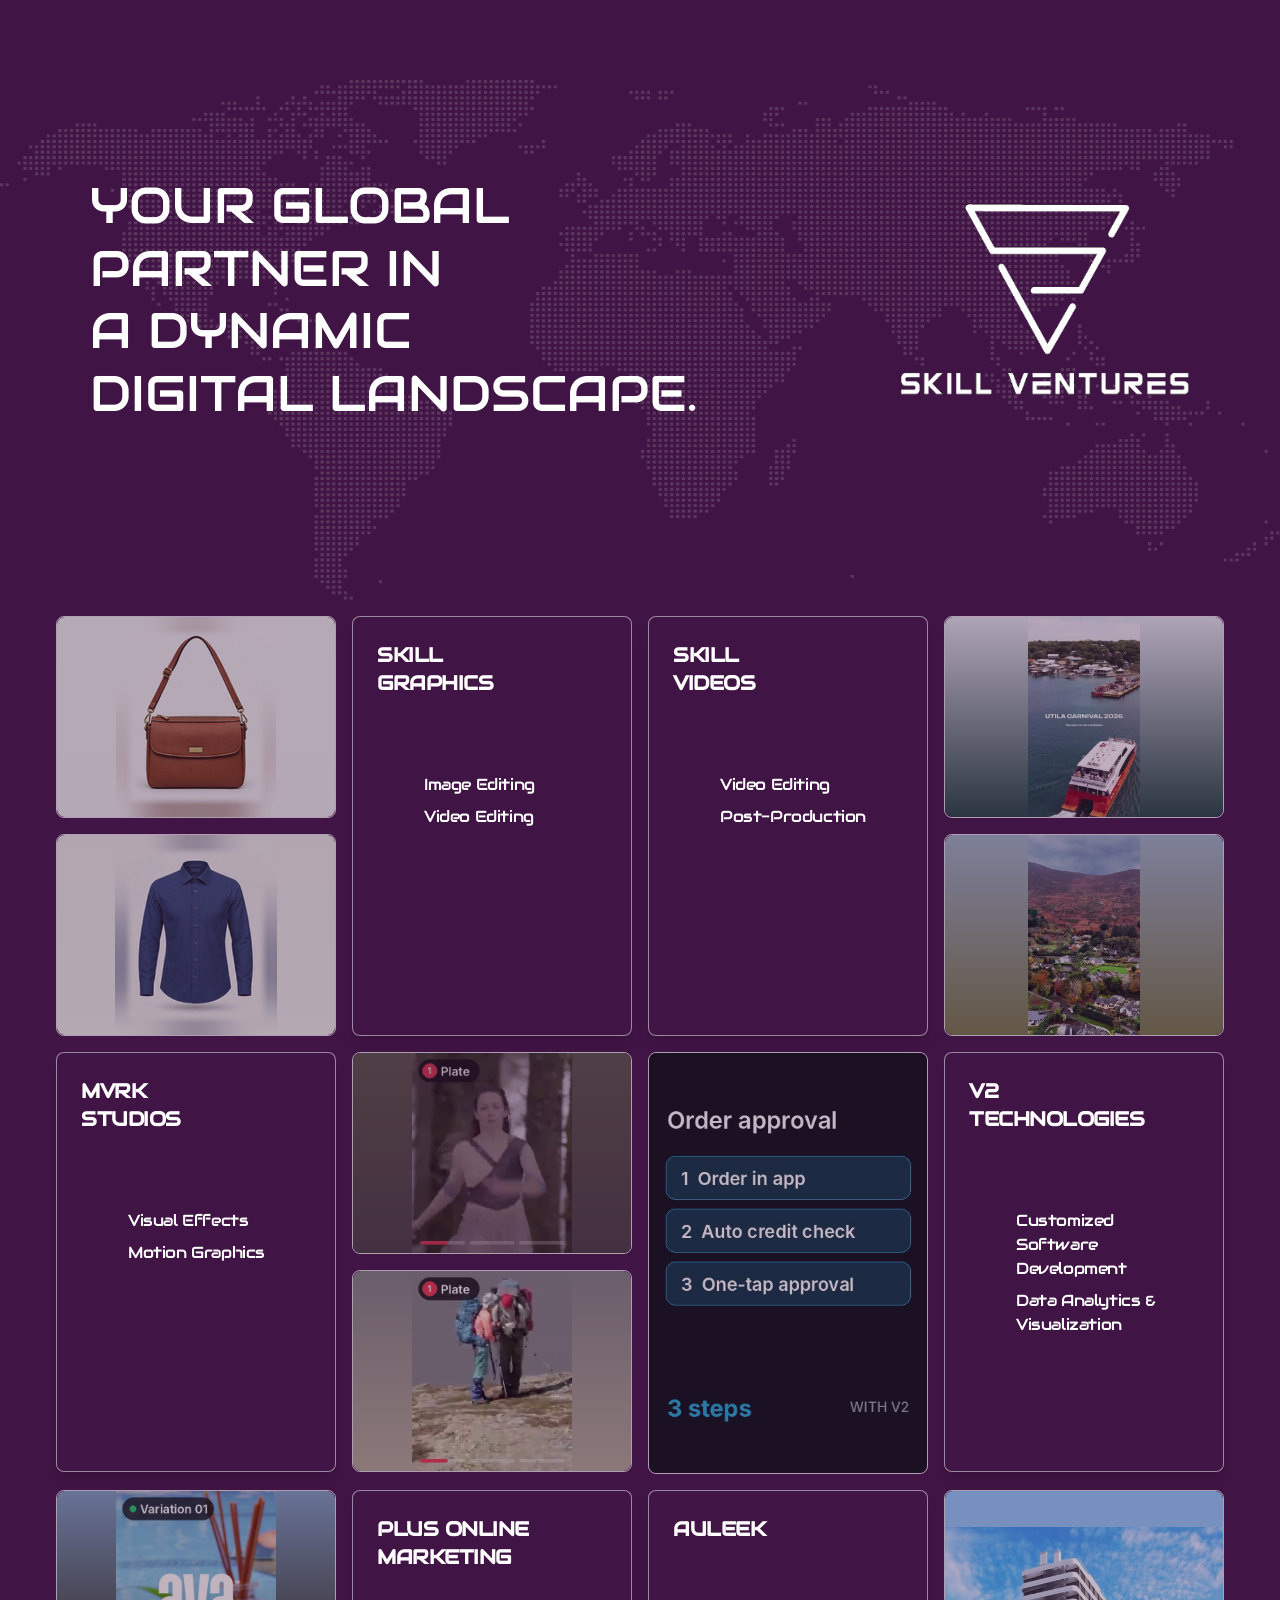
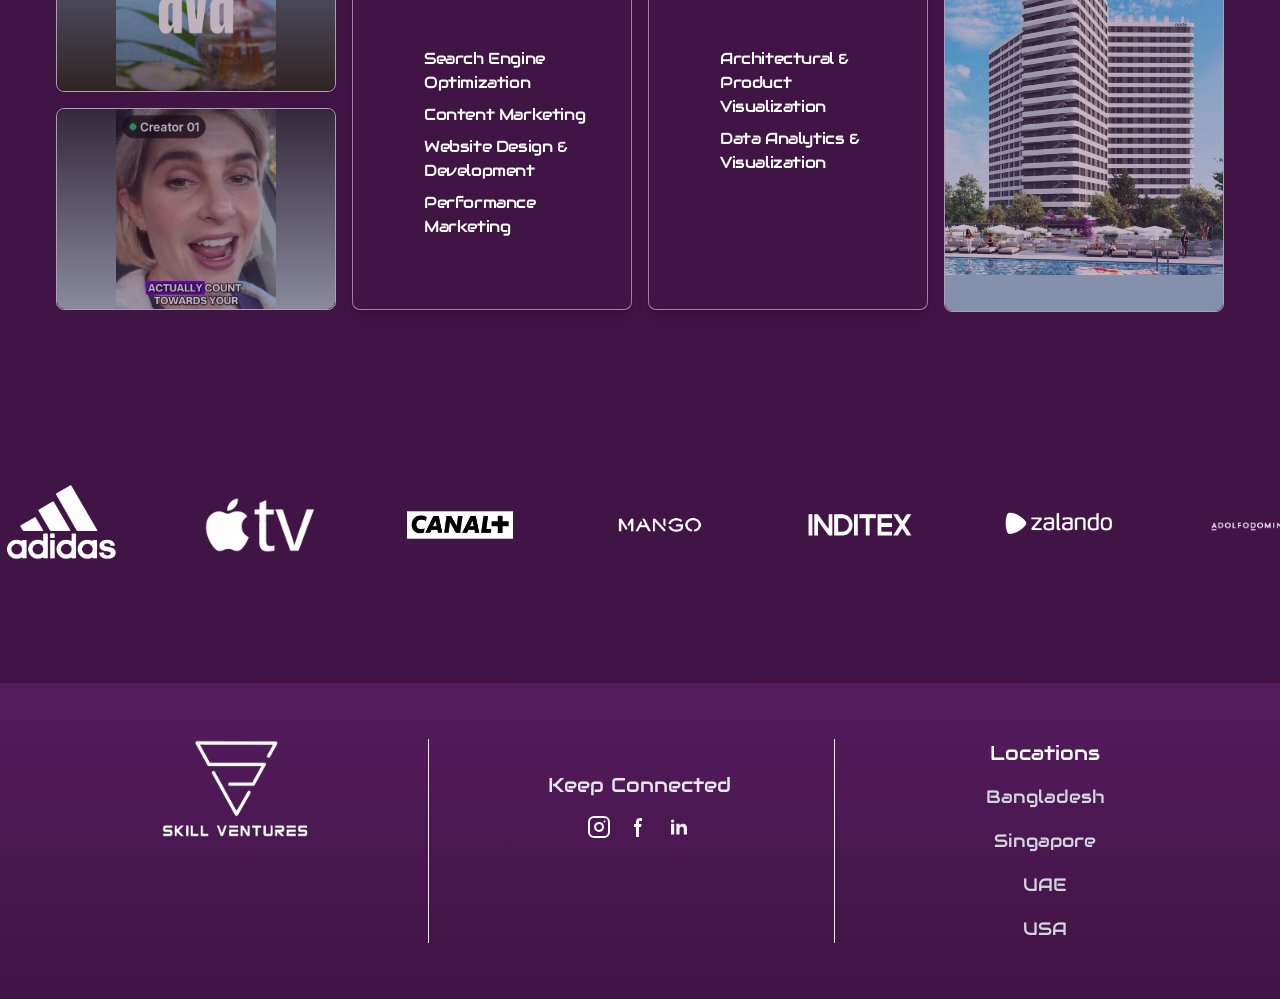
==== commit 1445a3ce: "Home: replace all old frame content with current venture samples, shown uncropped Co-Authored-By: Cl" ====
--- a/Home.html
+++ b/Home.html
@@ -22,7 +22,7 @@
 .sv-modal{opacity:0;transition:opacity .3s}.sv-modal.sv-in{opacity:1}
 .sv-modal>div{transform:scale(.9);opacity:0;transition:transform .3s,opacity .3s}.sv-modal.sv-in>div{transform:none;opacity:1}
 @media (prefers-reduced-motion:reduce){.sv-mq{animation:none}.sv-modal,.sv-modal>div{transition:none}}
-</style></head><body class="antialiased"><div hidden=""><!--$--><!--/$--></div><main><section class="relative min-h-[600px] flex justify-center items-center "><img alt="Hero Image" loading="lazy" width="1920" height="500" decoding="async" data-nimg="1" class="absolute object-contain h-[600px] w-full -z-10 top-10 " style="color:transparent" src="./uploads/_skill.ventures/public_html/hero.png"/><div class=" w-[1100px] flex flex-col md:flex-row justify-between items-center gap-4 "><h1 class="hidden md:block text-4xl md:text-[50px] text-white text-center md:text-left leading-tight uppercase mb-14 md:mb-0">Your global <br/> partner in <br/> a dynamic <br/>digital landscape.</h1><h1 class="block md:hidden text-4xl md:text-[50px] text-white text-center md:text-left leading-tight uppercase mb-14 md:mb-0 px-8 order-1">Your global partner in a dynamic digital landscape.</h1><div><img alt="Hero Image" loading="lazy" width="500" height="400" decoding="async" data-nimg="1" class="w-full h-[100px] md:h-[200px] mb-12 md:mb-0 object-contain" style="color:transparent" src="./uploads/_skill.ventures/public_html/logo.png"/></div></div></section><div class="max-w-[1200px] mx-auto hidden lg:grid grid-cols-1 lg:grid-cols-4 gap-4 p-4 pb-14"><div class="flex flex-col gap-4"><div class="group relative border border-gray-50/60 rounded-lg overflow-hidden cursor-pointer"><img alt="skill ventures service" loading="lazy" width="1920" height="200" decoding="async" data-nimg="1" class="w-[500px] md:w-[500px] h-[200px] object-cover rounded-lg transform transition duration-500 group-hover:scale-105" style="color:transparent" src="./uploads/_skill.ventures/public_html/brands/skill-graphics/sk-1.jpg"/><div class="absolute inset-0 bg-[#401444]/30 transition group-hover:bg-[#401444]/10"></div></div><div class="group relative border border-gray-50/60 rounded-lg overflow-hidden cursor-pointer"><img alt="skill ventures service" loading="lazy" width="1920" height="200" decoding="async" data-nimg="1" class="w-[500px] md:w-[500px] h-[200px] object-cover rounded-lg transform transition duration-500 group-hover:scale-105" style="color:transparent" src="./uploads/_skill.ventures/public_html/brands/skill-graphics/sk-3.jpg"/><div class="absolute inset-0 bg-[#401444]/30 transition group-hover:bg-[#401444]/10"></div></div></div><a href="https://skillgraphics.biz/" target="_blank" rel="noopener noreferrer" class="w-full"><div class="group relative bg-[#401444] border border-gray-50/50 rounded-lg overflow-hidden w-full md:max-w-[400px] p-14 shadow-lg cursor-pointer sv-card sv-short" style="height:420px"><h2 class="absolute top-6 left-6 font-black text-xl text-white tracking-tight uppercase sv-t">Skill <br/> Graphics</h2><div class="absolute left-6 bottom-80 text-md font-bold text-gray-200 z-10 hover:underline sv-l"><span>Visit Site →</span></div><div class="sv-s"><div class="text-white text-[14px] lg:text-[16px] tracking-tight"><div class="flex flex-col gap-2"><p class="">Image Editing</p><p>Video Editing</p></div></div></div></div></a><a href="https://skillvideos.biz/" target="_blank" rel="noopener noreferrer" class="w-full"><div class="group relative bg-[#401444] border border-gray-50/50 rounded-lg overflow-hidden w-full md:max-w-[400px] p-14 shadow-lg cursor-pointer sv-card sv-short" style="height:420px"><h2 class="absolute top-6 left-6 font-black text-xl text-white tracking-tight uppercase sv-t">Skill <br/> Videos</h2><div class="absolute left-6 bottom-80 text-md font-bold text-gray-200 z-10 hover:underline sv-l"><span>Visit Site →</span></div><div class="sv-s"><div class="text-white text-[14px] lg:text-[16px] tracking-tight"><div class="flex flex-col gap-2"><p class="">Video Editing</p><p><span style="white-space:nowrap">Post-Production</span></p></div></div></div></div></a><div class="flex flex-col gap-4"><div class="group relative border border-gray-50/60 rounded-lg overflow-hidden cursor-pointer"><video src="./samples/vid_event.mp4" poster="./samples/vid_event.jpg" autoPlay="" loop="" muted="" playsinline="" aria-label="Skill Videos sample" class="w-[500px] md:w-[500px] h-[200px] object-cover rounded-lg transform transition duration-500 group-hover:scale-105"></video><div class="absolute inset-0 bg-[#401444]/30 transition group-hover:bg-[#401444]/10"></div></div><div class="group relative border border-gray-50/60 rounded-lg overflow-hidden cursor-pointer"><video src="./samples/vid_re.mp4" poster="./samples/vid_re.jpg" autoPlay="" loop="" muted="" playsinline="" aria-label="Skill Videos sample" class="w-[500px] md:w-[500px] h-[200px] object-cover rounded-lg transform transition duration-500 group-hover:scale-105"></video><div class="absolute inset-0 bg-[#401444]/30 transition group-hover:bg-[#401444]/10"></div></div></div><a href="https://mvrk.tv/" target="_blank" rel="noopener noreferrer" class="w-full"><div class="group relative bg-[#401444] border border-gray-50/50 rounded-lg overflow-hidden w-full md:max-w-[400px] p-14 shadow-lg cursor-pointer sv-card sv-short" style="height:420px"><h2 class="absolute top-6 left-6 font-black text-xl text-white tracking-tight uppercase sv-t">MVRK <br/> STUDIOS<!-- --> </h2><div class="absolute left-6 bottom-80 text-md font-bold text-gray-200 z-10 hover:underline sv-l"><span>Visit Site →</span></div><div class="sv-s"><div class="text-white text-[14px] lg:text-[16px] tracking-tight"><div class="flex flex-col gap-2"><p class="">Visual Effects</p><p>Motion Graphics</p></div></div></div></div></a><div class="flex flex-col gap-4"><div class="relative group border border-gray-50/60 rounded-lg overflow-hidden cursor-pointer"><video src="./uploads/_skill.ventures/public_html/brands/mvrk/mvrk-vid.mp4" autoPlay="" loop="" muted="" class="w-[500px] md:w-[430px] h-[200px] object-cover rounded-lg transform transition duration-500 group-hover:scale-105"></video><div class="absolute inset-0 bg-[#401444]/40 transition group-hover:bg-[#401444]/40"></div></div><div class="group relative border border-gray-50/60 rounded-lg overflow-hidden cursor-pointer"><img alt="skill ventures service" loading="lazy" width="1920" height="200" decoding="async" data-nimg="1" class="w-[500px] md:w-[500px] h-[200px] object-cover rounded-lg transform transition duration-500 group-hover:scale-105" style="color:transparent" src="./uploads/_skill.ventures/public_html/brands/mvrk/mvrk-1.jpg"/><div class="absolute inset-0 bg-[#401444]/30 transition group-hover:bg-[#401444]/10"></div></div></div><div class="flex flex-col gap-4"><div class="group relative border border-gray-50/60 rounded-lg overflow-hidden cursor-pointer"><img alt="skill ventures service" loading="lazy" width="1920" height="200" decoding="async" data-nimg="1" class="w-[500px] md:w-[500px] h-[200px] object-cover rounded-lg transform transition duration-500 group-hover:scale-105" style="color:transparent;height:418px" src="./uploads/_skill.ventures/public_html/brands/v2/v2-1.png"/><div class="absolute inset-0 bg-[#401444]/30 transition group-hover:bg-[#401444]/10"></div></div></div><a href="https://v2.ltd/" target="_blank" rel="noopener noreferrer" class="w-full"><div class="group relative bg-[#401444] border border-gray-50/50 rounded-lg overflow-hidden w-full md:max-w-[400px] p-14 shadow-lg cursor-pointer sv-card" style="height:420px"><h2 class="absolute top-6 left-6 font-black text-xl text-white tracking-tight uppercase sv-t">V2 <br/> Technologies</h2><div class="absolute left-6 bottom-80 text-md font-bold text-gray-200 z-10 hover:underline sv-l"><span>Visit Site →</span></div><div class="sv-s"><div class="text-white text-[14px] lg:text-[16px] tracking-tight"><div class="flex flex-col gap-2"><p class="">Customized Software Development</p><p>Data Analytics &amp; Visualization</p></div></div></div></div></a><div class="flex flex-col gap-4"><div class="group relative border border-gray-50/60 rounded-lg overflow-hidden cursor-pointer"><img alt="skill ventures service" loading="lazy" width="1920" height="200" decoding="async" data-nimg="1" class="w-[500px] md:w-[500px] h-[200px] object-cover rounded-lg transform transition duration-500 group-hover:scale-105" style="color:transparent" src="./uploads/_skill.ventures/public_html/brands/plus/plus-1.png"/><div class="absolute inset-0 bg-[#401444]/30 transition group-hover:bg-[#401444]/10"></div></div><div class="group relative border border-gray-50/60 rounded-lg overflow-hidden cursor-pointer"><img alt="skill ventures service" loading="lazy" width="1920" height="200" decoding="async" data-nimg="1" class="w-[500px] md:w-[500px] h-[200px] object-cover rounded-lg transform transition duration-500 group-hover:scale-105" style="color:transparent" src="./uploads/_skill.ventures/public_html/brands/plus/plus-2.png"/><div class="absolute inset-0 bg-[#401444]/30 transition group-hover:bg-[#401444]/10"></div></div></div><a href="https://plusonlinemarketing.com/" target="_blank" rel="noopener noreferrer" class="w-full"><div class="group relative bg-[#401444] border border-gray-50/50 rounded-lg overflow-hidden w-full md:max-w-[400px] p-14 shadow-lg cursor-pointer sv-card sv-large" style="height:420px"><h2 class="absolute top-6 left-6 font-black text-xl text-white tracking-tight uppercase sv-t">PLUS ONLINE <br/> MARKETING</h2><div class="absolute left-6 bottom-80 text-md font-bold text-gray-200 z-10 hover:underline sv-l"><span>Visit Site →</span></div><div class="sv-s"><div class="text-white text-[14px] lg:text-[16px] tracking-tight"><div class="flex flex-col gap-2"><p>Search Engine Optimization</p><p>Content Marketing</p><p>Website Design &amp; Development</p><p>Performance Marketing</p></div></div></div></div></a><a href="https://auleek.com/" target="_blank" rel="noopener noreferrer" class="w-full"><div class="group relative bg-[#401444] border border-gray-50/50 rounded-lg overflow-hidden w-full md:max-w-[400px] p-14 shadow-lg cursor-pointer sv-card" style="height:420px"><h2 class="absolute top-6 left-6 font-black text-xl text-white tracking-tight uppercase sv-t">AULEEK</h2><div class="absolute left-6 bottom-80 text-md font-bold text-gray-200 z-10 hover:underline sv-l"><span>Visit Site →</span></div><div class="sv-s"><div class="text-white text-[14px] lg:text-[16px] tracking-tight"><div class="flex flex-col gap-2"><p class="">Architectural &amp; Product Visualization</p><p>Data Analytics &amp; Visualization</p></div></div></div></div></a><div class="flex flex-col gap-4"><div class="group relative border border-gray-50/60 rounded-lg overflow-hidden cursor-pointer"><img alt="skill ventures service" loading="lazy" width="1920" height="200" decoding="async" data-nimg="1" class="w-[500px] md:w-[500px] h-[200px] object-cover rounded-lg transform transition duration-500 group-hover:scale-105" style="color:transparent;height:418px" src="./uploads/_skill.ventures/public_html/brands/auleek/auleek-1.png"/><div class="absolute inset-0 bg-[#401444]/30 transition group-hover:bg-[#401444]/10"></div></div></div></div><div class="px-2 block lg:hidden"><div class="grid grid-cols-1 gap-4"><div class="grid grid-cols-2 gap-2"><a href="https://skillgraphics.biz/" target="_blank" rel="noopener noreferrer" class="w-full"><div class="flex flex-col flex-wrap justify-between items-start content-stretch group relative bg-[#401444] border border-gray-50/80 rounded-2xl overflow-hidden p-4 shadow-lg cursor-pointer" style="height:370px"><h2 class="font-black text-[16px] text-white tracking-tight uppercase">Skill <br/> Graphics</h2><span class="text-[14px] font-bold text-gray-200 z-10 hover:underline">Visit Site →</span><div class="text-white text-[14px] font-medium tracking-tight"><p>Image Editing</p><p>Video Editing</p></div></div></a><a href="https://skillvideos.biz/" target="_blank" rel="noopener noreferrer" class="w-full"><div class="flex flex-col flex-wrap justify-between items-start content-stretch group relative bg-[#401444] border border-gray-50/80 rounded-2xl overflow-hidden p-4 shadow-lg cursor-pointer" style="height:370px"><h2 class="font-black text-[16px] text-white tracking-tight uppercase">Skill <br/> Videos</h2><span class="text-[14px] font-bold text-gray-200 z-10 hover:underline">Visit Site →</span><div class="text-white text-[14px] font-medium tracking-tight"><p>Video Editing</p><p><span style="white-space:nowrap">Post-Production</span></p></div></div></a></div><div class="grid grid-cols-2 gap-2"><div class="group relative border border-gray-50/60 rounded-2xl overflow-hidden cursor-pointer"><img alt="skill ventures service" loading="lazy" width="1920" height="200" decoding="async" data-nimg="1" class="h-[180px] object-cover rounded-lg transform transition duration-500 group-hover:scale-105" style="color:transparent" src="./uploads/_skill.ventures/public_html/brands/skill-graphics/sk-1.jpg"/><div class="absolute inset-0 bg-[#401444]/30 transition group-hover:bg-[#401444]/10"></div></div><div class="group relative border border-gray-50/60 rounded-2xl overflow-hidden cursor-pointer"><video src="./samples/vid_event.mp4" poster="./samples/vid_event.jpg" autoPlay="" loop="" muted="" playsinline="" aria-label="Skill Videos sample" class="w-full h-[180px] object-cover rounded-lg transform transition duration-500 group-hover:scale-105"></video><div class="absolute inset-0 bg-[#401444]/30 transition group-hover:bg-[#401444]/10"></div></div></div><div class="grid grid-cols-2 gap-2"><div class="flex flex-col gap-2 items-center justify-center"><a href="https://mvrk.tv/" target="_blank" rel="noopener noreferrer" class="w-full"><div class="flex flex-col flex-wrap justify-between items-start content-stretch group relative bg-[#401444] border border-gray-50/80 rounded-2xl overflow-hidden p-4 shadow-lg cursor-pointer" style="height:370px"><h2 class="font-black text-[16px] text-white tracking-tight uppercase">MVRK <br/> STUDIOS<!-- --> </h2><span class="text-[14px] font-bold text-gray-200 z-10 hover:underline">Visit Site →</span><div class="text-white text-[14px] font-medium tracking-tight"><p>Visual Effects</p><p>Motion Graphics</p></div></div></a><div class="relative group border border-gray-50/60 rounded-lg overflow-hidden cursor-pointer"><video src="./uploads/_skill.ventures/public_html/brands/mvrk/mvrk-vid.mp4" autoPlay="" loop="" muted="" class="w-[500px] md:w-[430px] h-[180px] object-cover rounded-lg transform transition duration-500 group-hover:scale-105"></video><div class="absolute inset-0 bg-[#401444]/40 transition group-hover:bg-[#401444]/40"></div></div></div><div class="flex flex-col gap-2 items-center justify-center"><div class="group relative border border-gray-50/60 rounded-2xl overflow-hidden cursor-pointer"><img alt="skill ventures service" loading="lazy" width="1920" height="200" decoding="async" data-nimg="1" class="h-[180px] object-cover rounded-lg transform transition duration-500 group-hover:scale-105" style="color:transparent" src="./uploads/_skill.ventures/public_html/brands/v2/v2-1.png"/><div class="absolute inset-0 bg-[#401444]/30 transition group-hover:bg-[#401444]/10"></div></div><a href="https://v2.ltd/" target="_blank" rel="noopener noreferrer" class="w-full"><div class="flex flex-col flex-wrap justify-between items-start content-stretch group relative bg-[#401444] border border-gray-50/80 rounded-2xl overflow-hidden p-4 shadow-lg cursor-pointer" style="height:370px"><h2 class="font-black text-[16px] text-white tracking-tight uppercase">V2 <br/> Technologies</h2><span class="text-[14px] font-bold text-gray-200 z-10 hover:underline">Visit Site →</span><div class="text-white text-[14px] font-medium tracking-tight"><p>Customized Software <br/> Development</p><p>Data Analytics &amp; <br/> Visualization</p></div></div></a></div></div><div class="grid grid-cols-2 gap-2"><div class="flex flex-col gap-2 items-center justify-center"><a href="https://plusonlinemarketing.com/" target="_blank" rel="noopener noreferrer" class="w-full"><div class="flex flex-col flex-wrap justify-between items-start content-stretch group relative bg-[#401444] border border-gray-50/80 rounded-2xl overflow-hidden p-4 shadow-lg cursor-pointer" style="height:370px"><h2 class="font-black text-[16px] text-white tracking-tight uppercase">PLUS ONLINE <br/> MARKETING</h2><span class="text-[14px] font-bold text-gray-200 z-10 hover:underline">Visit Site →</span><div class="text-white text-[14px] font-medium tracking-tight"><p>Search Engine Optimization</p><p>Content Marketing</p><p class="transition-all duration-700 ease-out delay-200 group-hover:translate-y-0">Website Design &amp; Development</p><p class="transition-all duration-700 ease-out delay-200 group-hover:translate-y-0">Performance Marketing</p></div></div></a><div class="group relative border border-gray-50/60 rounded-2xl overflow-hidden cursor-pointer"><img alt="skill ventures service" loading="lazy" width="1920" height="200" decoding="async" data-nimg="1" class="h-[180px] object-cover rounded-lg transform transition duration-500 group-hover:scale-105" style="color:transparent" src="./uploads/_skill.ventures/public_html/brands/plus/plus-1.png"/><div class="absolute inset-0 bg-[#401444]/30 transition group-hover:bg-[#401444]/10"></div></div></div><div class="flex flex-col gap-2 items-center justify-center"><div class="group relative border border-gray-50/60 rounded-2xl overflow-hidden cursor-pointer"><img alt="skill ventures service" loading="lazy" width="1920" height="200" decoding="async" data-nimg="1" class="h-[180px] object-cover rounded-lg transform transition duration-500 group-hover:scale-105" style="color:transparent" src="./uploads/_skill.ventures/public_html/brands/auleek/auleek-1.png"/><div class="absolute inset-0 bg-[#401444]/30 transition group-hover:bg-[#401444]/10"></div></div><a href="https://auleek.com/" target="_blank" rel="noopener noreferrer" class="w-full"><div class="flex flex-col flex-wrap justify-between items-start content-stretch group relative bg-[#401444] border border-gray-50/80 rounded-2xl overflow-hidden p-4 shadow-lg cursor-pointer" style="height:370px"><h2 class="font-black text-[16px] text-white tracking-tight uppercase">AULEEK</h2><span class="text-[14px] font-bold text-gray-200 z-10 hover:underline">Visit Site →</span><div class="text-white text-[14px] font-medium tracking-tight"><p>Architectural &amp; <br/>Product Visualization</p><p class="transition-all duration-700 ease-out delay-200 group-hover:translate-y-0">Data Analytics &amp; <br/> Visualization</p></div></div></a></div></div></div></div><div class="min-h-[300px] flex items-center justify-center"><div class="flex my-24 overflow-hidden"><div class="flex flex-shrink-0 sv-mq"><img alt="marqueImg0" loading="lazy" width="200" height="200" decoding="async" data-nimg="1" class="object-contain pr-20" style="color:transparent" src="./uploads/_skill.ventures/public_html/slider/1.png"/><img alt="marqueImg1" loading="lazy" width="200" height="200" decoding="async" data-nimg="1" class="object-contain pr-20" style="color:transparent" src="./uploads/_skill.ventures/public_html/slider/2.png"/><img alt="marqueImg2" loading="lazy" width="200" height="200" decoding="async" data-nimg="1" class="object-contain pr-20" style="color:transparent" src="./uploads/_skill.ventures/public_html/slider/3.png"/><img alt="marqueImg3" loading="lazy" width="200" height="200" decoding="async" data-nimg="1" class="object-contain pr-20" style="color:transparent" src="./uploads/_skill.ventures/public_html/slider/5.png"/><img alt="marqueImg4" loading="lazy" width="200" height="200" decoding="async" data-nimg="1" class="object-contain pr-20" style="color:transparent" src="./uploads/_skill.ventures/public_html/slider/6.png"/><img alt="marqueImg5" loading="lazy" width="200" height="200" decoding="async" data-nimg="1" class="object-contain pr-20" style="color:transparent" src="./uploads/_skill.ventures/public_html/slider/7.png"/><img alt="marqueImg6" loading="lazy" width="200" height="200" decoding="async" data-nimg="1" class="object-contain pr-20" style="color:transparent" src="./uploads/_skill.ventures/public_html/slider/8.png"/><img alt="marqueImg7" loading="lazy" width="200" height="200" decoding="async" data-nimg="1" class="object-contain pr-20" style="color:transparent" src="./uploads/_skill.ventures/public_html/slider/9.png"/><img alt="marqueImg8" loading="lazy" width="200" height="200" decoding="async" data-nimg="1" class="object-contain pr-20" style="color:transparent" src="./uploads/_skill.ventures/public_html/slider/10.png"/><img alt="marqueImg9" loading="lazy" width="200" height="200" decoding="async" data-nimg="1" class="object-contain pr-20" style="color:transparent" src="./uploads/_skill.ventures/public_html/slider/11.png"/><img alt="marqueImg10" loading="lazy" width="200" height="200" decoding="async" data-nimg="1" class="object-contain pr-20" style="color:transparent" src="./uploads/_skill.ventures/public_html/slider/12.png"/><img alt="marqueImg11" loading="lazy" width="200" height="200" decoding="async" data-nimg="1" class="object-contain pr-20" style="color:transparent" src="./uploads/_skill.ventures/public_html/slider/13.png"/></div><div class="flex flex-shrink-0 sv-mq"><img alt="marqueImg0" loading="lazy" width="200" height="200" decoding="async" data-nimg="1" class="object-contain pr-20" style="color:transparent" src="./uploads/_skill.ventures/public_html/slider/1.png"/><img alt="marqueImg1" loading="lazy" width="200" height="200" decoding="async" data-nimg="1" class="object-contain pr-20" style="color:transparent" src="./uploads/_skill.ventures/public_html/slider/2.png"/><img alt="marqueImg2" loading="lazy" width="200" height="200" decoding="async" data-nimg="1" class="object-contain pr-20" style="color:transparent" src="./uploads/_skill.ventures/public_html/slider/3.png"/><img alt="marqueImg3" loading="lazy" width="200" height="200" decoding="async" data-nimg="1" class="object-contain pr-20" style="color:transparent" src="./uploads/_skill.ventures/public_html/slider/5.png"/><img alt="marqueImg4" loading="lazy" width="200" height="200" decoding="async" data-nimg="1" class="object-contain pr-20" style="color:transparent" src="./uploads/_skill.ventures/public_html/slider/6.png"/><img alt="marqueImg5" loading="lazy" width="200" height="200" decoding="async" data-nimg="1" class="object-contain pr-20" style="color:transparent" src="./uploads/_skill.ventures/public_html/slider/7.png"/><img alt="marqueImg6" loading="lazy" width="200" height="200" decoding="async" data-nimg="1" class="object-contain pr-20" style="color:transparent" src="./uploads/_skill.ventures/public_html/slider/8.png"/><img alt="marqueImg7" loading="lazy" width="200" height="200" decoding="async" data-nimg="1" class="object-contain pr-20" style="color:transparent" src="./uploads/_skill.ventures/public_html/slider/9.png"/><img alt="marqueImg8" loading="lazy" width="200" height="200" decoding="async" data-nimg="1" class="object-contain pr-20" style="color:transparent" src="./uploads/_skill.ventures/public_html/slider/10.png"/><img alt="marqueImg9" loading="lazy" width="200" height="200" decoding="async" data-nimg="1" class="object-contain pr-20" style="color:transparent" src="./uploads/_skill.ventures/public_html/slider/11.png"/><img alt="marqueImg10" loading="lazy" width="200" height="200" decoding="async" data-nimg="1" class="object-contain pr-20" style="color:transparent" src="./uploads/_skill.ventures/public_html/slider/12.png"/><img alt="marqueImg11" loading="lazy" width="200" height="200" decoding="async" data-nimg="1" class="object-contain pr-20" style="color:transparent" src="./uploads/_skill.ventures/public_html/slider/13.png"/></div></div></div><!--$--><!--/$--><footer class="flex justify-center items-center py-14 px-4 bg-gradient-to-b from-[#551b5e] to-[#401444] text-white"><div class="max-w-[1200px] grid grid-cols-1 md:grid-cols-3 gap-4"><div class="border-0 md:border-r border-gray-100"><img alt="Hero Image" loading="lazy" width="500" height="200" decoding="async" data-nimg="1" class="h-[100px] object-contain" style="color:transparent" src="./uploads/_skill.ventures/public_html/logo.png"/></div><div class="text-center border-0 md:border-r border-gray-100 mb-14 md:mb-0"><h2 class="font-medium text-gray-200 text-xl mt-8">Keep Connected</h2><div class="flex items-center justify-center gap-4 mt-4"><a target="_blank" href="https://www.instagram.com/skillventures.sv?igsh=M3BwMGJlN2JtbHNt"><svg xmlns="http://www.w3.org/2000/svg" width="24" height="24" viewBox="0 0 24 24" fill="none" stroke="currentColor" stroke-width="2" stroke-linecap="round" stroke-linejoin="round" class="lucide lucide-instagram-icon lucide-instagram"><rect width="20" height="20" x="2" y="2" rx="5" ry="5"></rect><path d="M16 11.37A4 4 0 1 1 12.63 8 4 4 0 0 1 16 11.37z"></path><line x1="17.5" x2="17.51" y1="6.5" y2="6.5"></line></svg></a><a target="_blank" href="https://www.facebook.com/share/162M9BS4Bq/"><svg class="w-6 h-6 text-gray-100 dark:text-white" aria-hidden="true" xmlns="http://www.w3.org/2000/svg" width="24" height="24" fill="currentColor" viewBox="0 0 24 24"><path fill-rule="evenodd" d="M13.135 6H15V3h-1.865a4.147 4.147 0 0 0-4.142 4.142V9H7v3h2v9.938h3V12h2.021l.592-3H12V6.591A.6.6 0 0 1 12.592 6h.543Z" clip-rule="evenodd"></path></svg></a><a target="_blank" href="https://www.linkedin.com/company/skill-ventures/?viewAsMember=true"><svg class="w-6 h-6 text-gray-100 dark:text-white" aria-hidden="true" xmlns="http://www.w3.org/2000/svg" width="24" height="24" fill="currentColor" viewBox="0 0 24 24"><path fill-rule="evenodd" d="M12.51 8.796v1.697a3.738 3.738 0 0 1 3.288-1.684c3.455 0 4.202 2.16 4.202 4.97V19.5h-3.2v-5.072c0-1.21-.244-2.766-2.128-2.766-1.827 0-2.139 1.317-2.139 2.676V19.5h-3.19V8.796h3.168ZM7.2 6.106a1.61 1.61 0 0 1-.988 1.483 1.595 1.595 0 0 1-1.743-.348A1.607 1.607 0 0 1 5.6 4.5a1.601 1.601 0 0 1 1.6 1.606Z" clip-rule="evenodd"></path><path d="M7.2 8.809H4V19.5h3.2V8.809Z"></path></svg></a></div></div><div class=""><h2 class="font-medium text-xl text-center">Locations</h2><div class="flex flex-col items-center justify-center gap-4 mt-4"><a data-tooltip-id="bangladesh-tooltip" data-tooltip-place="right" class="text-gray-300 text-lg hover:text-xl hover:underline hover:text-white transition-all duration-100 sv-loc" tabindex="0">Bangladesh<span class="sv-tip" role="tooltip"><span>House#112</span><span>Road#06</span><span>Mohakhali DOHS</span><span>Dhaka, Bangladesh</span></span></a><a data-tooltip-id="singapore-tooltip" data-tooltip-place="right" class="text-gray-300 text-lg hover:text-xl hover:underline hover:text-white transition-all duration-100 sv-loc" tabindex="0">Singapore<span class="sv-tip" role="tooltip"><span>151 Chin Swee Road,</span><span>#02-24 Manhattan House,</span><span>169876</span></span></a><a data-tooltip-id="uae-tooltip" data-tooltip-place="right" class="text-gray-300 text-lg hover:text-xl hover:underline hover:text-white transition-all duration-100 sv-loc" tabindex="0">UAE<span class="sv-tip" role="tooltip"><span>Business Center</span><span>Sharjah Publishing City Free Zone,</span><span>United Arab Emirates</span></span></a> <a data-tooltip-id="usa-tooltip" data-tooltip-place="right" class="text-gray-300 text-lg hover:text-xl hover:underline hover:text-white transition-all duration-100 sv-loc" tabindex="0">USA<span class="sv-tip" role="tooltip"><span>2248 Broadway,</span><span>#1619 NY 10024,</span><span>New York</span></span></a></div> </div></div></footer></main><script>(function(){
+.sv-fit{object-fit:contain!important;width:100%!important;display:block}.sv-tall{height:420px!important}</style></head><body class="antialiased"><div hidden=""><!--$--><!--/$--></div><main><section class="relative min-h-[600px] flex justify-center items-center "><img alt="Hero Image" loading="lazy" width="1920" height="500" decoding="async" data-nimg="1" class="absolute object-contain h-[600px] w-full -z-10 top-10 " style="color:transparent" src="./uploads/_skill.ventures/public_html/hero.png"/><div class=" w-[1100px] flex flex-col md:flex-row justify-between items-center gap-4 "><h1 class="hidden md:block text-4xl md:text-[50px] text-white text-center md:text-left leading-tight uppercase mb-14 md:mb-0">Your global <br/> partner in <br/> a dynamic <br/>digital landscape.</h1><h1 class="block md:hidden text-4xl md:text-[50px] text-white text-center md:text-left leading-tight uppercase mb-14 md:mb-0 px-8 order-1">Your global partner in a dynamic digital landscape.</h1><div><img alt="Hero Image" loading="lazy" width="500" height="400" decoding="async" data-nimg="1" class="w-full h-[100px] md:h-[200px] mb-12 md:mb-0 object-contain" style="color:transparent" src="./uploads/_skill.ventures/public_html/logo.png"/></div></div></section><div class="max-w-[1200px] mx-auto hidden lg:grid grid-cols-1 lg:grid-cols-4 gap-4 p-4 pb-14"><div class="flex flex-col gap-4"><div class="group relative border border-gray-50/60 rounded-lg overflow-hidden cursor-pointer"><img alt="Skill Graphics sample" loading="lazy" decoding="async" class="w-[500px] md:w-[500px] h-[200px] object-cover rounded-lg transform transition duration-500 group-hover:scale-105 sv-fit" style="background:linear-gradient(#e9e9e7,#e8e8e8)" src="./samples/s_fix.jpg"/><div class="absolute inset-0 bg-[#401444]/30 transition group-hover:bg-[#401444]/10"></div></div><div class="group relative border border-gray-50/60 rounded-lg overflow-hidden cursor-pointer"><img alt="Skill Graphics sample" loading="lazy" decoding="async" class="w-[500px] md:w-[500px] h-[200px] object-cover rounded-lg transform transition duration-500 group-hover:scale-105 sv-fit" style="background:linear-gradient(#e3e4df,#e6e7e2)" src="./samples/s_ghost.jpg"/><div class="absolute inset-0 bg-[#401444]/30 transition group-hover:bg-[#401444]/10"></div></div></div><a href="https://skillgraphics.biz/" target="_blank" rel="noopener noreferrer" class="w-full"><div class="group relative bg-[#401444] border border-gray-50/50 rounded-lg overflow-hidden w-full md:max-w-[400px] p-14 shadow-lg cursor-pointer sv-card sv-short" style="height:420px"><h2 class="absolute top-6 left-6 font-black text-xl text-white tracking-tight uppercase sv-t">Skill <br/> Graphics</h2><div class="absolute left-6 bottom-80 text-md font-bold text-gray-200 z-10 hover:underline sv-l"><span>Visit Site →</span></div><div class="sv-s"><div class="text-white text-[14px] lg:text-[16px] tracking-tight"><div class="flex flex-col gap-2"><p class="">Image Editing</p><p>Video Editing</p></div></div></div></div></a><a href="https://skillvideos.biz/" target="_blank" rel="noopener noreferrer" class="w-full"><div class="group relative bg-[#401444] border border-gray-50/50 rounded-lg overflow-hidden w-full md:max-w-[400px] p-14 shadow-lg cursor-pointer sv-card sv-short" style="height:420px"><h2 class="absolute top-6 left-6 font-black text-xl text-white tracking-tight uppercase sv-t">Skill <br/> Videos</h2><div class="absolute left-6 bottom-80 text-md font-bold text-gray-200 z-10 hover:underline sv-l"><span>Visit Site →</span></div><div class="sv-s"><div class="text-white text-[14px] lg:text-[16px] tracking-tight"><div class="flex flex-col gap-2"><p class="">Video Editing</p><p><span style="white-space:nowrap">Post-Production</span></p></div></div></div></div></a><div class="flex flex-col gap-4"><div class="group relative border border-gray-50/60 rounded-lg overflow-hidden cursor-pointer"><video src="./samples/vid_event.mp4" poster="./samples/vid_event.jpg" autoPlay="" loop="" muted="" playsinline="" aria-label="Skill Videos sample" class="w-[500px] md:w-[500px] h-[200px] object-cover rounded-lg transform transition duration-500 group-hover:scale-105 sv-fit" style="background:linear-gradient(#dee2e8,#234342)"></video><div class="absolute inset-0 bg-[#401444]/30 transition group-hover:bg-[#401444]/10"></div></div><div class="group relative border border-gray-50/60 rounded-lg overflow-hidden cursor-pointer"><video src="./samples/vid_re.mp4" poster="./samples/vid_re.jpg" autoPlay="" loop="" muted="" playsinline="" aria-label="Skill Videos sample" class="w-[500px] md:w-[500px] h-[200px] object-cover rounded-lg transform transition duration-500 group-hover:scale-105 sv-fit" style="background:linear-gradient(#99aec0,#737447)"></video><div class="absolute inset-0 bg-[#401444]/30 transition group-hover:bg-[#401444]/10"></div></div></div><a href="https://mvrk.tv/" target="_blank" rel="noopener noreferrer" class="w-full"><div class="group relative bg-[#401444] border border-gray-50/50 rounded-lg overflow-hidden w-full md:max-w-[400px] p-14 shadow-lg cursor-pointer sv-card sv-short" style="height:420px"><h2 class="absolute top-6 left-6 font-black text-xl text-white tracking-tight uppercase sv-t">MVRK <br/> STUDIOS<!-- --> </h2><div class="absolute left-6 bottom-80 text-md font-bold text-gray-200 z-10 hover:underline sv-l"><span>Visit Site →</span></div><div class="sv-s"><div class="text-white text-[14px] lg:text-[16px] tracking-tight"><div class="flex flex-col gap-2"><p class="">Visual Effects</p><p>Motion Graphics</p></div></div></div></div></a><div class="flex flex-col gap-4"><div class="relative group border border-gray-50/60 rounded-lg overflow-hidden cursor-pointer"><video src="./samples/mv2_roto.mp4" poster="./samples/mv2_roto.jpg" autoPlay="" loop="" muted="" playsinline="" aria-label="MVRK Studios sample" class="w-[500px] md:w-[430px] h-[200px] object-cover rounded-lg transform transition duration-500 group-hover:scale-105 sv-fit" style="background:linear-gradient(#5b5b46,#47423e)"></video><div class="absolute inset-0 bg-[#401444]/40 transition group-hover:bg-[#401444]/40"></div></div><div class="group relative border border-gray-50/60 rounded-lg overflow-hidden cursor-pointer"><video src="./samples/mv2_comp.mp4" poster="./samples/mv2_comp.jpg" autoPlay="" loop="" muted="" playsinline="" aria-label="MVRK Studios sample" class="w-[500px] md:w-[500px] h-[200px] object-cover rounded-lg transform transition duration-500 group-hover:scale-105 sv-fit" style="background:linear-gradient(#7d7d7d,#aca490)"></video><div class="absolute inset-0 bg-[#401444]/30 transition group-hover:bg-[#401444]/10"></div></div></div><div class="flex flex-col gap-4"><div class="group relative border border-gray-50/60 rounded-lg overflow-hidden cursor-pointer"><video src="./samples/v2_flow.mp4" poster="./samples/v2_flow.jpg" autoPlay="" loop="" muted="" playsinline="" aria-label="V2 Technologies sample" class="w-[500px] md:w-[500px] h-[200px] object-cover rounded-lg transform transition duration-500 group-hover:scale-105 sv-fit sv-tall" style="background:linear-gradient(#0b1016,#0b1016)"></video><div class="absolute inset-0 bg-[#401444]/30 transition group-hover:bg-[#401444]/10"></div></div></div><a href="https://v2.ltd/" target="_blank" rel="noopener noreferrer" class="w-full"><div class="group relative bg-[#401444] border border-gray-50/50 rounded-lg overflow-hidden w-full md:max-w-[400px] p-14 shadow-lg cursor-pointer sv-card" style="height:420px"><h2 class="absolute top-6 left-6 font-black text-xl text-white tracking-tight uppercase sv-t">V2 <br/> Technologies</h2><div class="absolute left-6 bottom-80 text-md font-bold text-gray-200 z-10 hover:underline sv-l"><span>Visit Site →</span></div><div class="sv-s"><div class="text-white text-[14px] lg:text-[16px] tracking-tight"><div class="flex flex-col gap-2"><p class="">Customized Software Development</p><p>Data Analytics &amp; Visualization</p></div></div></div></div></a><div class="flex flex-col gap-4"><div class="group relative border border-gray-50/60 rounded-lg overflow-hidden cursor-pointer"><video src="./samples/pl_ads.mp4" poster="./samples/pl_ads.jpg" autoPlay="" loop="" muted="" playsinline="" aria-label="Plus Online Marketing sample" class="w-[500px] md:w-[500px] h-[200px] object-cover rounded-lg transform transition duration-500 group-hover:scale-105 sv-fit" style="background:linear-gradient(#7a9bbb,#292b15)"></video><div class="absolute inset-0 bg-[#401444]/30 transition group-hover:bg-[#401444]/10"></div></div><div class="group relative border border-gray-50/60 rounded-lg overflow-hidden cursor-pointer"><video src="./samples/pl_ugc.mp4" poster="./samples/pl_ugc.jpg" autoPlay="" loop="" muted="" playsinline="" aria-label="Plus Online Marketing sample" class="w-[500px] md:w-[500px] h-[200px] object-cover rounded-lg transform transition duration-500 group-hover:scale-105 sv-fit" style="background:linear-gradient(#2e3237,#a9bcc2)"></video><div class="absolute inset-0 bg-[#401444]/30 transition group-hover:bg-[#401444]/10"></div></div></div><a href="https://plusonlinemarketing.com/" target="_blank" rel="noopener noreferrer" class="w-full"><div class="group relative bg-[#401444] border border-gray-50/50 rounded-lg overflow-hidden w-full md:max-w-[400px] p-14 shadow-lg cursor-pointer sv-card sv-large" style="height:420px"><h2 class="absolute top-6 left-6 font-black text-xl text-white tracking-tight uppercase sv-t">PLUS ONLINE <br/> MARKETING</h2><div class="absolute left-6 bottom-80 text-md font-bold text-gray-200 z-10 hover:underline sv-l"><span>Visit Site →</span></div><div class="sv-s"><div class="text-white text-[14px] lg:text-[16px] tracking-tight"><div class="flex flex-col gap-2"><p>Search Engine Optimization</p><p>Content Marketing</p><p>Website Design &amp; Development</p><p>Performance Marketing</p></div></div></div></div></a><a href="https://auleek.com/" target="_blank" rel="noopener noreferrer" class="w-full"><div class="group relative bg-[#401444] border border-gray-50/50 rounded-lg overflow-hidden w-full md:max-w-[400px] p-14 shadow-lg cursor-pointer sv-card" style="height:420px"><h2 class="absolute top-6 left-6 font-black text-xl text-white tracking-tight uppercase sv-t">AULEEK</h2><div class="absolute left-6 bottom-80 text-md font-bold text-gray-200 z-10 hover:underline sv-l"><span>Visit Site →</span></div><div class="sv-s"><div class="text-white text-[14px] lg:text-[16px] tracking-tight"><div class="flex flex-col gap-2"><p class="">Architectural &amp; Product Visualization</p><p>Data Analytics &amp; Visualization</p></div></div></div></div></a><div class="flex flex-col gap-4"><div class="group relative border border-gray-50/60 rounded-lg overflow-hidden cursor-pointer"><img alt="AULEEK sample" loading="lazy" decoding="async" class="w-[500px] md:w-[500px] h-[200px] object-cover rounded-lg transform transition duration-500 group-hover:scale-105 sv-fit sv-tall" style="background:linear-gradient(#8ec6f5,#a3c6d7)" src="./samples/al_viz.jpg"/><div class="absolute inset-0 bg-[#401444]/30 transition group-hover:bg-[#401444]/10"></div></div></div></div><div class="px-2 block lg:hidden"><div class="grid grid-cols-1 gap-4"><div class="grid grid-cols-2 gap-2"><a href="https://skillgraphics.biz/" target="_blank" rel="noopener noreferrer" class="w-full"><div class="flex flex-col flex-wrap justify-between items-start content-stretch group relative bg-[#401444] border border-gray-50/80 rounded-2xl overflow-hidden p-4 shadow-lg cursor-pointer" style="height:370px"><h2 class="font-black text-[16px] text-white tracking-tight uppercase">Skill <br/> Graphics</h2><span class="text-[14px] font-bold text-gray-200 z-10 hover:underline">Visit Site →</span><div class="text-white text-[14px] font-medium tracking-tight"><p>Image Editing</p><p>Video Editing</p></div></div></a><a href="https://skillvideos.biz/" target="_blank" rel="noopener noreferrer" class="w-full"><div class="flex flex-col flex-wrap justify-between items-start content-stretch group relative bg-[#401444] border border-gray-50/80 rounded-2xl overflow-hidden p-4 shadow-lg cursor-pointer" style="height:370px"><h2 class="font-black text-[16px] text-white tracking-tight uppercase">Skill <br/> Videos</h2><span class="text-[14px] font-bold text-gray-200 z-10 hover:underline">Visit Site →</span><div class="text-white text-[14px] font-medium tracking-tight"><p>Video Editing</p><p><span style="white-space:nowrap">Post-Production</span></p></div></div></a></div><div class="grid grid-cols-2 gap-2"><div class="group relative border border-gray-50/60 rounded-2xl overflow-hidden cursor-pointer"><img alt="Skill Graphics sample" loading="lazy" decoding="async" class="h-[180px] object-cover rounded-lg transform transition duration-500 group-hover:scale-105 sv-fit" style="background:linear-gradient(#e9e9e7,#e8e8e8)" src="./samples/s_fix.jpg"/><div class="absolute inset-0 bg-[#401444]/30 transition group-hover:bg-[#401444]/10"></div></div><div class="group relative border border-gray-50/60 rounded-2xl overflow-hidden cursor-pointer"><video src="./samples/vid_event.mp4" poster="./samples/vid_event.jpg" autoPlay="" loop="" muted="" playsinline="" aria-label="Skill Videos sample" class="w-full h-[180px] object-cover rounded-lg transform transition duration-500 group-hover:scale-105 sv-fit" style="background:linear-gradient(#dee2e8,#234342)"></video><div class="absolute inset-0 bg-[#401444]/30 transition group-hover:bg-[#401444]/10"></div></div></div><div class="grid grid-cols-2 gap-2"><div class="flex flex-col gap-2 items-center justify-center"><a href="https://mvrk.tv/" target="_blank" rel="noopener noreferrer" class="w-full"><div class="flex flex-col flex-wrap justify-between items-start content-stretch group relative bg-[#401444] border border-gray-50/80 rounded-2xl overflow-hidden p-4 shadow-lg cursor-pointer" style="height:370px"><h2 class="font-black text-[16px] text-white tracking-tight uppercase">MVRK <br/> STUDIOS<!-- --> </h2><span class="text-[14px] font-bold text-gray-200 z-10 hover:underline">Visit Site →</span><div class="text-white text-[14px] font-medium tracking-tight"><p>Visual Effects</p><p>Motion Graphics</p></div></div></a><div class="relative group border border-gray-50/60 rounded-lg overflow-hidden cursor-pointer"><video src="./samples/mv2_roto.mp4" poster="./samples/mv2_roto.jpg" autoPlay="" loop="" muted="" playsinline="" aria-label="MVRK Studios sample" class="w-[500px] md:w-[430px] h-[180px] object-cover rounded-lg transform transition duration-500 group-hover:scale-105 sv-fit" style="background:linear-gradient(#5b5b46,#47423e)"></video><div class="absolute inset-0 bg-[#401444]/40 transition group-hover:bg-[#401444]/40"></div></div></div><div class="flex flex-col gap-2 items-center justify-center"><div class="group relative border border-gray-50/60 rounded-2xl overflow-hidden cursor-pointer"><video src="./samples/v2_flow.mp4" poster="./samples/v2_flow.jpg" autoPlay="" loop="" muted="" playsinline="" aria-label="V2 Technologies sample" class="h-[180px] object-cover rounded-lg transform transition duration-500 group-hover:scale-105 sv-fit" style="background:linear-gradient(#0b1016,#0b1016)"></video><div class="absolute inset-0 bg-[#401444]/30 transition group-hover:bg-[#401444]/10"></div></div><a href="https://v2.ltd/" target="_blank" rel="noopener noreferrer" class="w-full"><div class="flex flex-col flex-wrap justify-between items-start content-stretch group relative bg-[#401444] border border-gray-50/80 rounded-2xl overflow-hidden p-4 shadow-lg cursor-pointer" style="height:370px"><h2 class="font-black text-[16px] text-white tracking-tight uppercase">V2 <br/> Technologies</h2><span class="text-[14px] font-bold text-gray-200 z-10 hover:underline">Visit Site →</span><div class="text-white text-[14px] font-medium tracking-tight"><p>Customized Software <br/> Development</p><p>Data Analytics &amp; <br/> Visualization</p></div></div></a></div></div><div class="grid grid-cols-2 gap-2"><div class="flex flex-col gap-2 items-center justify-center"><a href="https://plusonlinemarketing.com/" target="_blank" rel="noopener noreferrer" class="w-full"><div class="flex flex-col flex-wrap justify-between items-start content-stretch group relative bg-[#401444] border border-gray-50/80 rounded-2xl overflow-hidden p-4 shadow-lg cursor-pointer" style="height:370px"><h2 class="font-black text-[16px] text-white tracking-tight uppercase">PLUS ONLINE <br/> MARKETING</h2><span class="text-[14px] font-bold text-gray-200 z-10 hover:underline">Visit Site →</span><div class="text-white text-[14px] font-medium tracking-tight"><p>Search Engine Optimization</p><p>Content Marketing</p><p class="transition-all duration-700 ease-out delay-200 group-hover:translate-y-0">Website Design &amp; Development</p><p class="transition-all duration-700 ease-out delay-200 group-hover:translate-y-0">Performance Marketing</p></div></div></a><div class="group relative border border-gray-50/60 rounded-2xl overflow-hidden cursor-pointer"><video src="./samples/pl_ads.mp4" poster="./samples/pl_ads.jpg" autoPlay="" loop="" muted="" playsinline="" aria-label="Plus Online Marketing sample" class="h-[180px] object-cover rounded-lg transform transition duration-500 group-hover:scale-105 sv-fit" style="background:linear-gradient(#7a9bbb,#292b15)"></video><div class="absolute inset-0 bg-[#401444]/30 transition group-hover:bg-[#401444]/10"></div></div></div><div class="flex flex-col gap-2 items-center justify-center"><div class="group relative border border-gray-50/60 rounded-2xl overflow-hidden cursor-pointer"><img alt="AULEEK sample" loading="lazy" decoding="async" class="h-[180px] object-cover rounded-lg transform transition duration-500 group-hover:scale-105 sv-fit" style="background:linear-gradient(#8ec6f5,#a3c6d7)" src="./samples/al_viz.jpg"/><div class="absolute inset-0 bg-[#401444]/30 transition group-hover:bg-[#401444]/10"></div></div><a href="https://auleek.com/" target="_blank" rel="noopener noreferrer" class="w-full"><div class="flex flex-col flex-wrap justify-between items-start content-stretch group relative bg-[#401444] border border-gray-50/80 rounded-2xl overflow-hidden p-4 shadow-lg cursor-pointer" style="height:370px"><h2 class="font-black text-[16px] text-white tracking-tight uppercase">AULEEK</h2><span class="text-[14px] font-bold text-gray-200 z-10 hover:underline">Visit Site →</span><div class="text-white text-[14px] font-medium tracking-tight"><p>Architectural &amp; <br/>Product Visualization</p><p class="transition-all duration-700 ease-out delay-200 group-hover:translate-y-0">Data Analytics &amp; <br/> Visualization</p></div></div></a></div></div></div></div><div class="min-h-[300px] flex items-center justify-center"><div class="flex my-24 overflow-hidden"><div class="flex flex-shrink-0 sv-mq"><img alt="marqueImg0" loading="lazy" width="200" height="200" decoding="async" data-nimg="1" class="object-contain pr-20" style="color:transparent" src="./uploads/_skill.ventures/public_html/slider/1.png"/><img alt="marqueImg1" loading="lazy" width="200" height="200" decoding="async" data-nimg="1" class="object-contain pr-20" style="color:transparent" src="./uploads/_skill.ventures/public_html/slider/2.png"/><img alt="marqueImg2" loading="lazy" width="200" height="200" decoding="async" data-nimg="1" class="object-contain pr-20" style="color:transparent" src="./uploads/_skill.ventures/public_html/slider/3.png"/><img alt="marqueImg3" loading="lazy" width="200" height="200" decoding="async" data-nimg="1" class="object-contain pr-20" style="color:transparent" src="./uploads/_skill.ventures/public_html/slider/5.png"/><img alt="marqueImg4" loading="lazy" width="200" height="200" decoding="async" data-nimg="1" class="object-contain pr-20" style="color:transparent" src="./uploads/_skill.ventures/public_html/slider/6.png"/><img alt="marqueImg5" loading="lazy" width="200" height="200" decoding="async" data-nimg="1" class="object-contain pr-20" style="color:transparent" src="./uploads/_skill.ventures/public_html/slider/7.png"/><img alt="marqueImg6" loading="lazy" width="200" height="200" decoding="async" data-nimg="1" class="object-contain pr-20" style="color:transparent" src="./uploads/_skill.ventures/public_html/slider/8.png"/><img alt="marqueImg7" loading="lazy" width="200" height="200" decoding="async" data-nimg="1" class="object-contain pr-20" style="color:transparent" src="./uploads/_skill.ventures/public_html/slider/9.png"/><img alt="marqueImg8" loading="lazy" width="200" height="200" decoding="async" data-nimg="1" class="object-contain pr-20" style="color:transparent" src="./uploads/_skill.ventures/public_html/slider/10.png"/><img alt="marqueImg9" loading="lazy" width="200" height="200" decoding="async" data-nimg="1" class="object-contain pr-20" style="color:transparent" src="./uploads/_skill.ventures/public_html/slider/11.png"/><img alt="marqueImg10" loading="lazy" width="200" height="200" decoding="async" data-nimg="1" class="object-contain pr-20" style="color:transparent" src="./uploads/_skill.ventures/public_html/slider/12.png"/><img alt="marqueImg11" loading="lazy" width="200" height="200" decoding="async" data-nimg="1" class="object-contain pr-20" style="color:transparent" src="./uploads/_skill.ventures/public_html/slider/13.png"/></div><div class="flex flex-shrink-0 sv-mq"><img alt="marqueImg0" loading="lazy" width="200" height="200" decoding="async" data-nimg="1" class="object-contain pr-20" style="color:transparent" src="./uploads/_skill.ventures/public_html/slider/1.png"/><img alt="marqueImg1" loading="lazy" width="200" height="200" decoding="async" data-nimg="1" class="object-contain pr-20" style="color:transparent" src="./uploads/_skill.ventures/public_html/slider/2.png"/><img alt="marqueImg2" loading="lazy" width="200" height="200" decoding="async" data-nimg="1" class="object-contain pr-20" style="color:transparent" src="./uploads/_skill.ventures/public_html/slider/3.png"/><img alt="marqueImg3" loading="lazy" width="200" height="200" decoding="async" data-nimg="1" class="object-contain pr-20" style="color:transparent" src="./uploads/_skill.ventures/public_html/slider/5.png"/><img alt="marqueImg4" loading="lazy" width="200" height="200" decoding="async" data-nimg="1" class="object-contain pr-20" style="color:transparent" src="./uploads/_skill.ventures/public_html/slider/6.png"/><img alt="marqueImg5" loading="lazy" width="200" height="200" decoding="async" data-nimg="1" class="object-contain pr-20" style="color:transparent" src="./uploads/_skill.ventures/public_html/slider/7.png"/><img alt="marqueImg6" loading="lazy" width="200" height="200" decoding="async" data-nimg="1" class="object-contain pr-20" style="color:transparent" src="./uploads/_skill.ventures/public_html/slider/8.png"/><img alt="marqueImg7" loading="lazy" width="200" height="200" decoding="async" data-nimg="1" class="object-contain pr-20" style="color:transparent" src="./uploads/_skill.ventures/public_html/slider/9.png"/><img alt="marqueImg8" loading="lazy" width="200" height="200" decoding="async" data-nimg="1" class="object-contain pr-20" style="color:transparent" src="./uploads/_skill.ventures/public_html/slider/10.png"/><img alt="marqueImg9" loading="lazy" width="200" height="200" decoding="async" data-nimg="1" class="object-contain pr-20" style="color:transparent" src="./uploads/_skill.ventures/public_html/slider/11.png"/><img alt="marqueImg10" loading="lazy" width="200" height="200" decoding="async" data-nimg="1" class="object-contain pr-20" style="color:transparent" src="./uploads/_skill.ventures/public_html/slider/12.png"/><img alt="marqueImg11" loading="lazy" width="200" height="200" decoding="async" data-nimg="1" class="object-contain pr-20" style="color:transparent" src="./uploads/_skill.ventures/public_html/slider/13.png"/></div></div></div><!--$--><!--/$--><footer class="flex justify-center items-center py-14 px-4 bg-gradient-to-b from-[#551b5e] to-[#401444] text-white"><div class="max-w-[1200px] grid grid-cols-1 md:grid-cols-3 gap-4"><div class="border-0 md:border-r border-gray-100"><img alt="Hero Image" loading="lazy" width="500" height="200" decoding="async" data-nimg="1" class="h-[100px] object-contain" style="color:transparent" src="./uploads/_skill.ventures/public_html/logo.png"/></div><div class="text-center border-0 md:border-r border-gray-100 mb-14 md:mb-0"><h2 class="font-medium text-gray-200 text-xl mt-8">Keep Connected</h2><div class="flex items-center justify-center gap-4 mt-4"><a target="_blank" href="https://www.instagram.com/skillventures.sv?igsh=M3BwMGJlN2JtbHNt"><svg xmlns="http://www.w3.org/2000/svg" width="24" height="24" viewBox="0 0 24 24" fill="none" stroke="currentColor" stroke-width="2" stroke-linecap="round" stroke-linejoin="round" class="lucide lucide-instagram-icon lucide-instagram"><rect width="20" height="20" x="2" y="2" rx="5" ry="5"></rect><path d="M16 11.37A4 4 0 1 1 12.63 8 4 4 0 0 1 16 11.37z"></path><line x1="17.5" x2="17.51" y1="6.5" y2="6.5"></line></svg></a><a target="_blank" href="https://www.facebook.com/share/162M9BS4Bq/"><svg class="w-6 h-6 text-gray-100 dark:text-white" aria-hidden="true" xmlns="http://www.w3.org/2000/svg" width="24" height="24" fill="currentColor" viewBox="0 0 24 24"><path fill-rule="evenodd" d="M13.135 6H15V3h-1.865a4.147 4.147 0 0 0-4.142 4.142V9H7v3h2v9.938h3V12h2.021l.592-3H12V6.591A.6.6 0 0 1 12.592 6h.543Z" clip-rule="evenodd"></path></svg></a><a target="_blank" href="https://www.linkedin.com/company/skill-ventures/?viewAsMember=true"><svg class="w-6 h-6 text-gray-100 dark:text-white" aria-hidden="true" xmlns="http://www.w3.org/2000/svg" width="24" height="24" fill="currentColor" viewBox="0 0 24 24"><path fill-rule="evenodd" d="M12.51 8.796v1.697a3.738 3.738 0 0 1 3.288-1.684c3.455 0 4.202 2.16 4.202 4.97V19.5h-3.2v-5.072c0-1.21-.244-2.766-2.128-2.766-1.827 0-2.139 1.317-2.139 2.676V19.5h-3.19V8.796h3.168ZM7.2 6.106a1.61 1.61 0 0 1-.988 1.483 1.595 1.595 0 0 1-1.743-.348A1.607 1.607 0 0 1 5.6 4.5a1.601 1.601 0 0 1 1.6 1.606Z" clip-rule="evenodd"></path><path d="M7.2 8.809H4V19.5h3.2V8.809Z"></path></svg></a></div></div><div class=""><h2 class="font-medium text-xl text-center">Locations</h2><div class="flex flex-col items-center justify-center gap-4 mt-4"><a data-tooltip-id="bangladesh-tooltip" data-tooltip-place="right" class="text-gray-300 text-lg hover:text-xl hover:underline hover:text-white transition-all duration-100 sv-loc" tabindex="0">Bangladesh<span class="sv-tip" role="tooltip"><span>House#112</span><span>Road#06</span><span>Mohakhali DOHS</span><span>Dhaka, Bangladesh</span></span></a><a data-tooltip-id="singapore-tooltip" data-tooltip-place="right" class="text-gray-300 text-lg hover:text-xl hover:underline hover:text-white transition-all duration-100 sv-loc" tabindex="0">Singapore<span class="sv-tip" role="tooltip"><span>151 Chin Swee Road,</span><span>#02-24 Manhattan House,</span><span>169876</span></span></a><a data-tooltip-id="uae-tooltip" data-tooltip-place="right" class="text-gray-300 text-lg hover:text-xl hover:underline hover:text-white transition-all duration-100 sv-loc" tabindex="0">UAE<span class="sv-tip" role="tooltip"><span>Business Center</span><span>Sharjah Publishing City Free Zone,</span><span>United Arab Emirates</span></span></a> <a data-tooltip-id="usa-tooltip" data-tooltip-place="right" class="text-gray-300 text-lg hover:text-xl hover:underline hover:text-white transition-all duration-100 sv-loc" tabindex="0">USA<span class="sv-tip" role="tooltip"><span>2248 Broadway,</span><span>#1619 NY 10024,</span><span>New York</span></span></a></div> </div></div></footer></main><script>(function(){
 function closeModal(m){m.classList.remove('sv-in');setTimeout(function(){m.remove()},300)}
 function openModal(src,isVideo){
 var m=document.createElement('div');m.className='fixed inset-0 bg-black/80 flex items-center justify-center z-50 sv-modal';
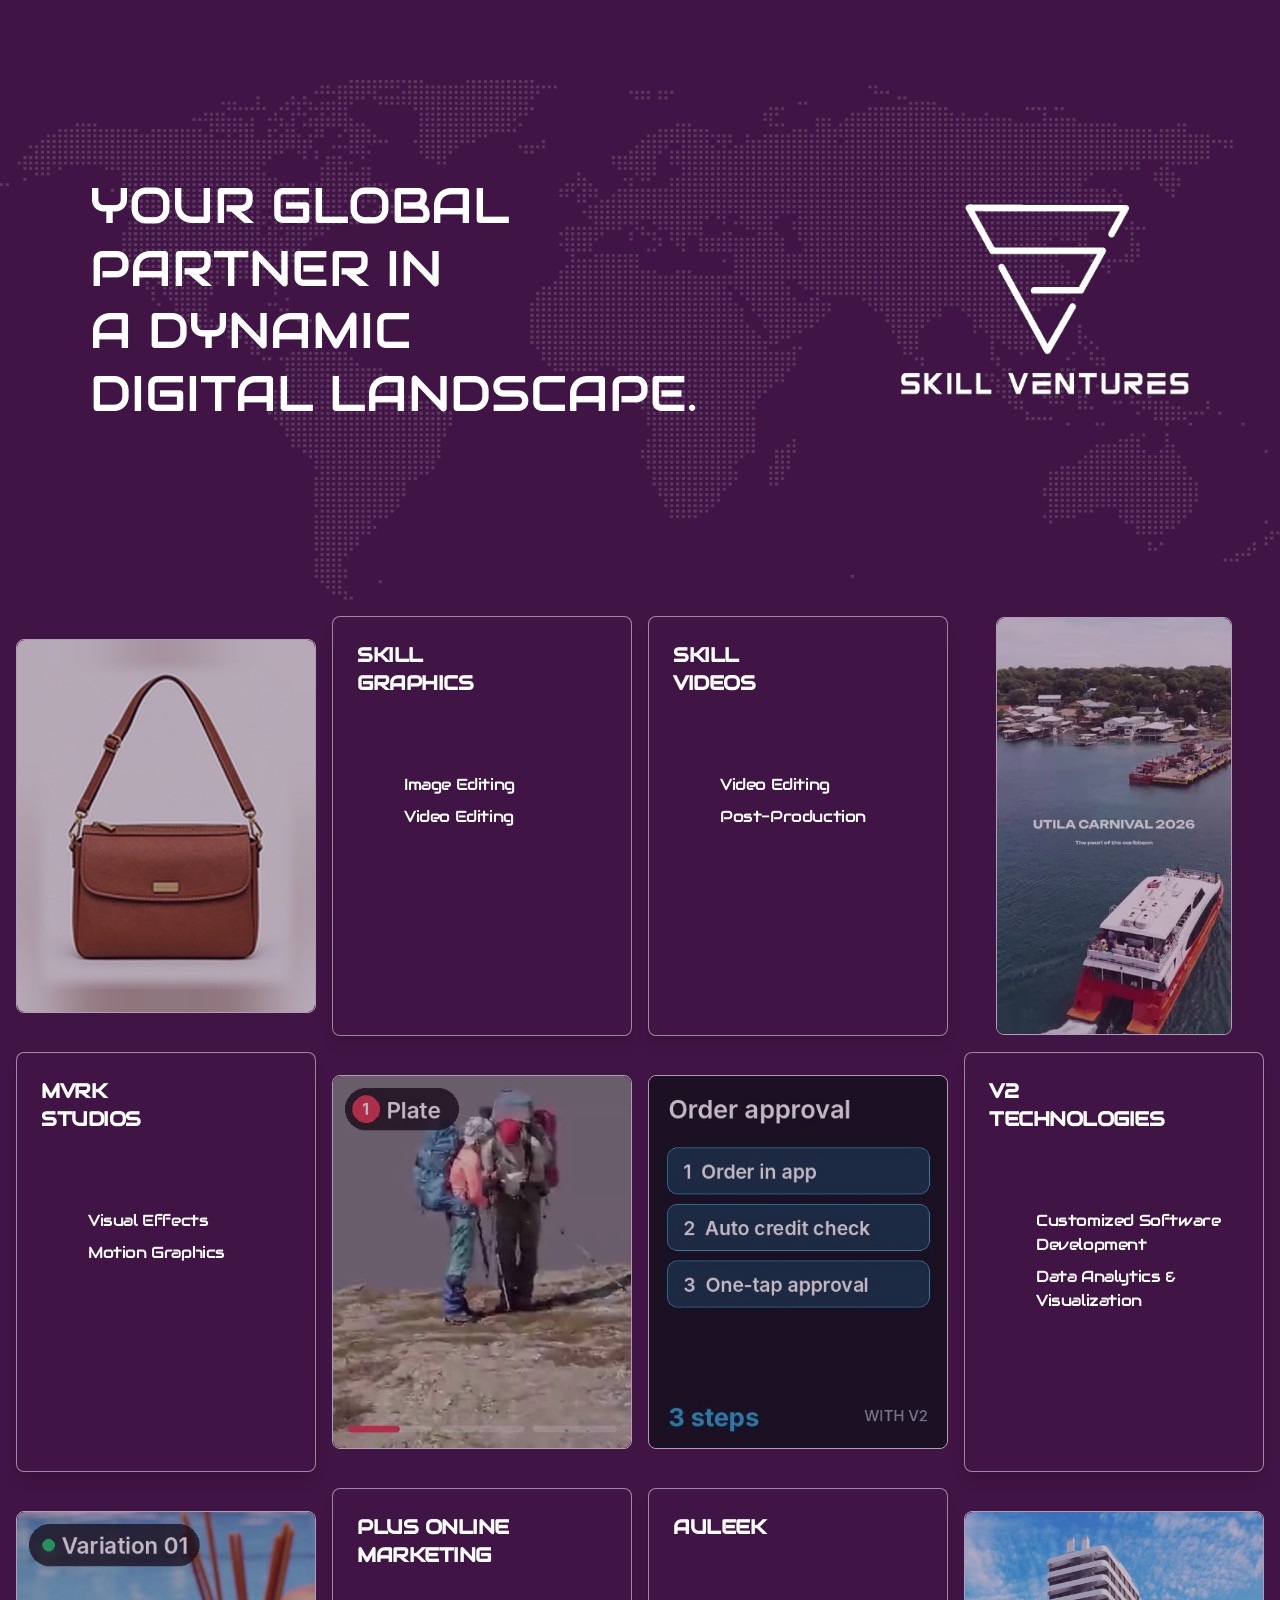
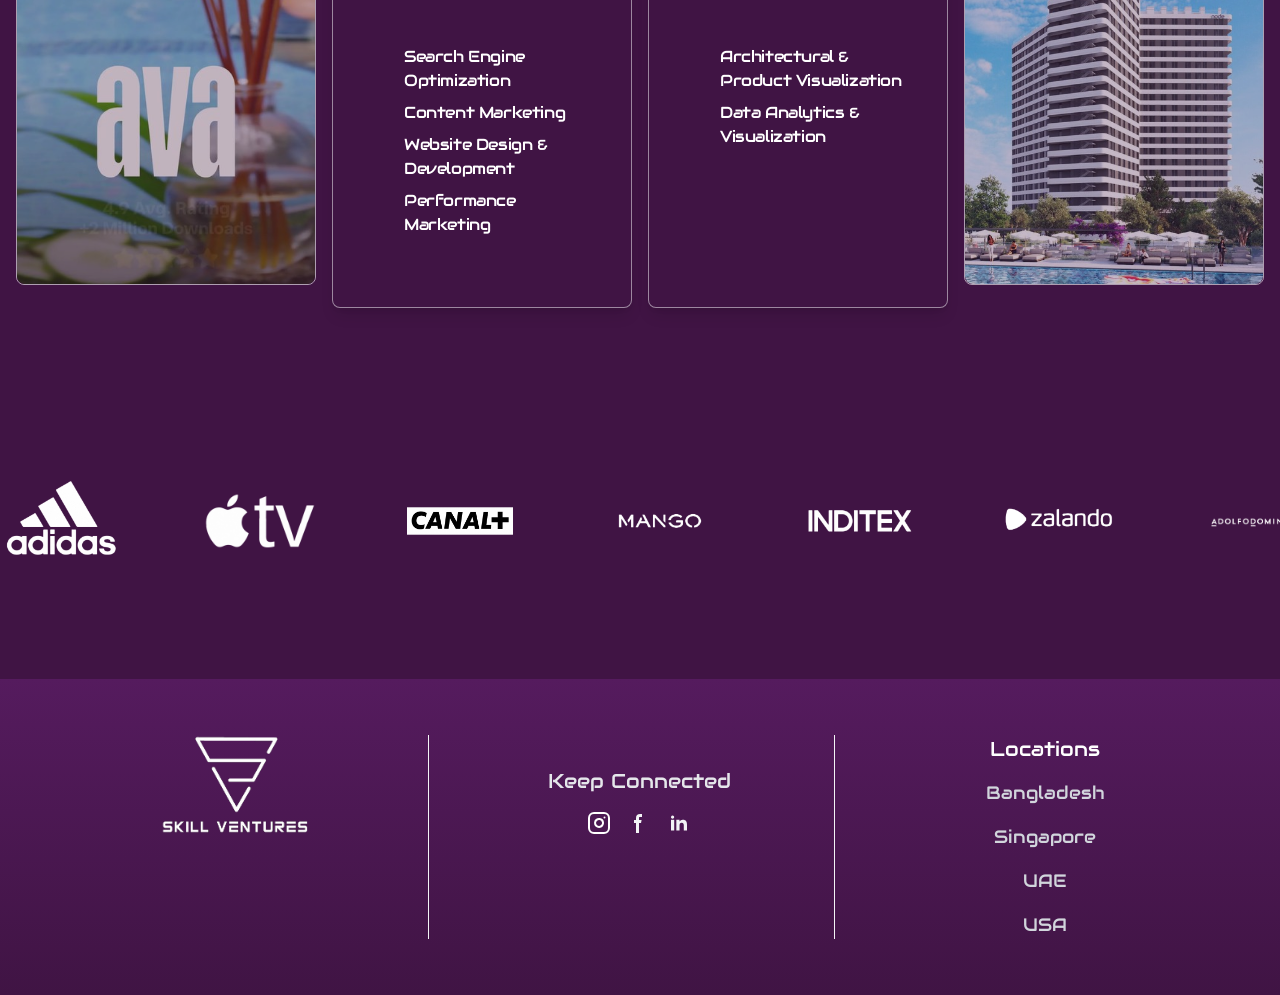
==== commit e6c85579: "Home: one frame per venture, sized to its sample so nothing is cropped Co-Authored-By: Claude Fable " ====
--- a/Home.html
+++ b/Home.html
@@ -22,7 +22,7 @@
 .sv-modal{opacity:0;transition:opacity .3s}.sv-modal.sv-in{opacity:1}
 .sv-modal>div{transform:scale(.9);opacity:0;transition:transform .3s,opacity .3s}.sv-modal.sv-in>div{transform:none;opacity:1}
 @media (prefers-reduced-motion:reduce){.sv-mq{animation:none}.sv-modal,.sv-modal>div{transition:none}}
-.sv-fit{object-fit:contain!important;width:100%!important;display:block}.sv-tall{height:420px!important}</style></head><body class="antialiased"><div hidden=""><!--$--><!--/$--></div><main><section class="relative min-h-[600px] flex justify-center items-center "><img alt="Hero Image" loading="lazy" width="1920" height="500" decoding="async" data-nimg="1" class="absolute object-contain h-[600px] w-full -z-10 top-10 " style="color:transparent" src="./uploads/_skill.ventures/public_html/hero.png"/><div class=" w-[1100px] flex flex-col md:flex-row justify-between items-center gap-4 "><h1 class="hidden md:block text-4xl md:text-[50px] text-white text-center md:text-left leading-tight uppercase mb-14 md:mb-0">Your global <br/> partner in <br/> a dynamic <br/>digital landscape.</h1><h1 class="block md:hidden text-4xl md:text-[50px] text-white text-center md:text-left leading-tight uppercase mb-14 md:mb-0 px-8 order-1">Your global partner in a dynamic digital landscape.</h1><div><img alt="Hero Image" loading="lazy" width="500" height="400" decoding="async" data-nimg="1" class="w-full h-[100px] md:h-[200px] mb-12 md:mb-0 object-contain" style="color:transparent" src="./uploads/_skill.ventures/public_html/logo.png"/></div></div></section><div class="max-w-[1200px] mx-auto hidden lg:grid grid-cols-1 lg:grid-cols-4 gap-4 p-4 pb-14"><div class="flex flex-col gap-4"><div class="group relative border border-gray-50/60 rounded-lg overflow-hidden cursor-pointer"><img alt="Skill Graphics sample" loading="lazy" decoding="async" class="w-[500px] md:w-[500px] h-[200px] object-cover rounded-lg transform transition duration-500 group-hover:scale-105 sv-fit" style="background:linear-gradient(#e9e9e7,#e8e8e8)" src="./samples/s_fix.jpg"/><div class="absolute inset-0 bg-[#401444]/30 transition group-hover:bg-[#401444]/10"></div></div><div class="group relative border border-gray-50/60 rounded-lg overflow-hidden cursor-pointer"><img alt="Skill Graphics sample" loading="lazy" decoding="async" class="w-[500px] md:w-[500px] h-[200px] object-cover rounded-lg transform transition duration-500 group-hover:scale-105 sv-fit" style="background:linear-gradient(#e3e4df,#e6e7e2)" src="./samples/s_ghost.jpg"/><div class="absolute inset-0 bg-[#401444]/30 transition group-hover:bg-[#401444]/10"></div></div></div><a href="https://skillgraphics.biz/" target="_blank" rel="noopener noreferrer" class="w-full"><div class="group relative bg-[#401444] border border-gray-50/50 rounded-lg overflow-hidden w-full md:max-w-[400px] p-14 shadow-lg cursor-pointer sv-card sv-short" style="height:420px"><h2 class="absolute top-6 left-6 font-black text-xl text-white tracking-tight uppercase sv-t">Skill <br/> Graphics</h2><div class="absolute left-6 bottom-80 text-md font-bold text-gray-200 z-10 hover:underline sv-l"><span>Visit Site →</span></div><div class="sv-s"><div class="text-white text-[14px] lg:text-[16px] tracking-tight"><div class="flex flex-col gap-2"><p class="">Image Editing</p><p>Video Editing</p></div></div></div></div></a><a href="https://skillvideos.biz/" target="_blank" rel="noopener noreferrer" class="w-full"><div class="group relative bg-[#401444] border border-gray-50/50 rounded-lg overflow-hidden w-full md:max-w-[400px] p-14 shadow-lg cursor-pointer sv-card sv-short" style="height:420px"><h2 class="absolute top-6 left-6 font-black text-xl text-white tracking-tight uppercase sv-t">Skill <br/> Videos</h2><div class="absolute left-6 bottom-80 text-md font-bold text-gray-200 z-10 hover:underline sv-l"><span>Visit Site →</span></div><div class="sv-s"><div class="text-white text-[14px] lg:text-[16px] tracking-tight"><div class="flex flex-col gap-2"><p class="">Video Editing</p><p><span style="white-space:nowrap">Post-Production</span></p></div></div></div></div></a><div class="flex flex-col gap-4"><div class="group relative border border-gray-50/60 rounded-lg overflow-hidden cursor-pointer"><video src="./samples/vid_event.mp4" poster="./samples/vid_event.jpg" autoPlay="" loop="" muted="" playsinline="" aria-label="Skill Videos sample" class="w-[500px] md:w-[500px] h-[200px] object-cover rounded-lg transform transition duration-500 group-hover:scale-105 sv-fit" style="background:linear-gradient(#dee2e8,#234342)"></video><div class="absolute inset-0 bg-[#401444]/30 transition group-hover:bg-[#401444]/10"></div></div><div class="group relative border border-gray-50/60 rounded-lg overflow-hidden cursor-pointer"><video src="./samples/vid_re.mp4" poster="./samples/vid_re.jpg" autoPlay="" loop="" muted="" playsinline="" aria-label="Skill Videos sample" class="w-[500px] md:w-[500px] h-[200px] object-cover rounded-lg transform transition duration-500 group-hover:scale-105 sv-fit" style="background:linear-gradient(#99aec0,#737447)"></video><div class="absolute inset-0 bg-[#401444]/30 transition group-hover:bg-[#401444]/10"></div></div></div><a href="https://mvrk.tv/" target="_blank" rel="noopener noreferrer" class="w-full"><div class="group relative bg-[#401444] border border-gray-50/50 rounded-lg overflow-hidden w-full md:max-w-[400px] p-14 shadow-lg cursor-pointer sv-card sv-short" style="height:420px"><h2 class="absolute top-6 left-6 font-black text-xl text-white tracking-tight uppercase sv-t">MVRK <br/> STUDIOS<!-- --> </h2><div class="absolute left-6 bottom-80 text-md font-bold text-gray-200 z-10 hover:underline sv-l"><span>Visit Site →</span></div><div class="sv-s"><div class="text-white text-[14px] lg:text-[16px] tracking-tight"><div class="flex flex-col gap-2"><p class="">Visual Effects</p><p>Motion Graphics</p></div></div></div></div></a><div class="flex flex-col gap-4"><div class="relative group border border-gray-50/60 rounded-lg overflow-hidden cursor-pointer"><video src="./samples/mv2_roto.mp4" poster="./samples/mv2_roto.jpg" autoPlay="" loop="" muted="" playsinline="" aria-label="MVRK Studios sample" class="w-[500px] md:w-[430px] h-[200px] object-cover rounded-lg transform transition duration-500 group-hover:scale-105 sv-fit" style="background:linear-gradient(#5b5b46,#47423e)"></video><div class="absolute inset-0 bg-[#401444]/40 transition group-hover:bg-[#401444]/40"></div></div><div class="group relative border border-gray-50/60 rounded-lg overflow-hidden cursor-pointer"><video src="./samples/mv2_comp.mp4" poster="./samples/mv2_comp.jpg" autoPlay="" loop="" muted="" playsinline="" aria-label="MVRK Studios sample" class="w-[500px] md:w-[500px] h-[200px] object-cover rounded-lg transform transition duration-500 group-hover:scale-105 sv-fit" style="background:linear-gradient(#7d7d7d,#aca490)"></video><div class="absolute inset-0 bg-[#401444]/30 transition group-hover:bg-[#401444]/10"></div></div></div><div class="flex flex-col gap-4"><div class="group relative border border-gray-50/60 rounded-lg overflow-hidden cursor-pointer"><video src="./samples/v2_flow.mp4" poster="./samples/v2_flow.jpg" autoPlay="" loop="" muted="" playsinline="" aria-label="V2 Technologies sample" class="w-[500px] md:w-[500px] h-[200px] object-cover rounded-lg transform transition duration-500 group-hover:scale-105 sv-fit sv-tall" style="background:linear-gradient(#0b1016,#0b1016)"></video><div class="absolute inset-0 bg-[#401444]/30 transition group-hover:bg-[#401444]/10"></div></div></div><a href="https://v2.ltd/" target="_blank" rel="noopener noreferrer" class="w-full"><div class="group relative bg-[#401444] border border-gray-50/50 rounded-lg overflow-hidden w-full md:max-w-[400px] p-14 shadow-lg cursor-pointer sv-card" style="height:420px"><h2 class="absolute top-6 left-6 font-black text-xl text-white tracking-tight uppercase sv-t">V2 <br/> Technologies</h2><div class="absolute left-6 bottom-80 text-md font-bold text-gray-200 z-10 hover:underline sv-l"><span>Visit Site →</span></div><div class="sv-s"><div class="text-white text-[14px] lg:text-[16px] tracking-tight"><div class="flex flex-col gap-2"><p class="">Customized Software Development</p><p>Data Analytics &amp; Visualization</p></div></div></div></div></a><div class="flex flex-col gap-4"><div class="group relative border border-gray-50/60 rounded-lg overflow-hidden cursor-pointer"><video src="./samples/pl_ads.mp4" poster="./samples/pl_ads.jpg" autoPlay="" loop="" muted="" playsinline="" aria-label="Plus Online Marketing sample" class="w-[500px] md:w-[500px] h-[200px] object-cover rounded-lg transform transition duration-500 group-hover:scale-105 sv-fit" style="background:linear-gradient(#7a9bbb,#292b15)"></video><div class="absolute inset-0 bg-[#401444]/30 transition group-hover:bg-[#401444]/10"></div></div><div class="group relative border border-gray-50/60 rounded-lg overflow-hidden cursor-pointer"><video src="./samples/pl_ugc.mp4" poster="./samples/pl_ugc.jpg" autoPlay="" loop="" muted="" playsinline="" aria-label="Plus Online Marketing sample" class="w-[500px] md:w-[500px] h-[200px] object-cover rounded-lg transform transition duration-500 group-hover:scale-105 sv-fit" style="background:linear-gradient(#2e3237,#a9bcc2)"></video><div class="absolute inset-0 bg-[#401444]/30 transition group-hover:bg-[#401444]/10"></div></div></div><a href="https://plusonlinemarketing.com/" target="_blank" rel="noopener noreferrer" class="w-full"><div class="group relative bg-[#401444] border border-gray-50/50 rounded-lg overflow-hidden w-full md:max-w-[400px] p-14 shadow-lg cursor-pointer sv-card sv-large" style="height:420px"><h2 class="absolute top-6 left-6 font-black text-xl text-white tracking-tight uppercase sv-t">PLUS ONLINE <br/> MARKETING</h2><div class="absolute left-6 bottom-80 text-md font-bold text-gray-200 z-10 hover:underline sv-l"><span>Visit Site →</span></div><div class="sv-s"><div class="text-white text-[14px] lg:text-[16px] tracking-tight"><div class="flex flex-col gap-2"><p>Search Engine Optimization</p><p>Content Marketing</p><p>Website Design &amp; Development</p><p>Performance Marketing</p></div></div></div></div></a><a href="https://auleek.com/" target="_blank" rel="noopener noreferrer" class="w-full"><div class="group relative bg-[#401444] border border-gray-50/50 rounded-lg overflow-hidden w-full md:max-w-[400px] p-14 shadow-lg cursor-pointer sv-card" style="height:420px"><h2 class="absolute top-6 left-6 font-black text-xl text-white tracking-tight uppercase sv-t">AULEEK</h2><div class="absolute left-6 bottom-80 text-md font-bold text-gray-200 z-10 hover:underline sv-l"><span>Visit Site →</span></div><div class="sv-s"><div class="text-white text-[14px] lg:text-[16px] tracking-tight"><div class="flex flex-col gap-2"><p class="">Architectural &amp; Product Visualization</p><p>Data Analytics &amp; Visualization</p></div></div></div></div></a><div class="flex flex-col gap-4"><div class="group relative border border-gray-50/60 rounded-lg overflow-hidden cursor-pointer"><img alt="AULEEK sample" loading="lazy" decoding="async" class="w-[500px] md:w-[500px] h-[200px] object-cover rounded-lg transform transition duration-500 group-hover:scale-105 sv-fit sv-tall" style="background:linear-gradient(#8ec6f5,#a3c6d7)" src="./samples/al_viz.jpg"/><div class="absolute inset-0 bg-[#401444]/30 transition group-hover:bg-[#401444]/10"></div></div></div></div><div class="px-2 block lg:hidden"><div class="grid grid-cols-1 gap-4"><div class="grid grid-cols-2 gap-2"><a href="https://skillgraphics.biz/" target="_blank" rel="noopener noreferrer" class="w-full"><div class="flex flex-col flex-wrap justify-between items-start content-stretch group relative bg-[#401444] border border-gray-50/80 rounded-2xl overflow-hidden p-4 shadow-lg cursor-pointer" style="height:370px"><h2 class="font-black text-[16px] text-white tracking-tight uppercase">Skill <br/> Graphics</h2><span class="text-[14px] font-bold text-gray-200 z-10 hover:underline">Visit Site →</span><div class="text-white text-[14px] font-medium tracking-tight"><p>Image Editing</p><p>Video Editing</p></div></div></a><a href="https://skillvideos.biz/" target="_blank" rel="noopener noreferrer" class="w-full"><div class="flex flex-col flex-wrap justify-between items-start content-stretch group relative bg-[#401444] border border-gray-50/80 rounded-2xl overflow-hidden p-4 shadow-lg cursor-pointer" style="height:370px"><h2 class="font-black text-[16px] text-white tracking-tight uppercase">Skill <br/> Videos</h2><span class="text-[14px] font-bold text-gray-200 z-10 hover:underline">Visit Site →</span><div class="text-white text-[14px] font-medium tracking-tight"><p>Video Editing</p><p><span style="white-space:nowrap">Post-Production</span></p></div></div></a></div><div class="grid grid-cols-2 gap-2"><div class="group relative border border-gray-50/60 rounded-2xl overflow-hidden cursor-pointer"><img alt="Skill Graphics sample" loading="lazy" decoding="async" class="h-[180px] object-cover rounded-lg transform transition duration-500 group-hover:scale-105 sv-fit" style="background:linear-gradient(#e9e9e7,#e8e8e8)" src="./samples/s_fix.jpg"/><div class="absolute inset-0 bg-[#401444]/30 transition group-hover:bg-[#401444]/10"></div></div><div class="group relative border border-gray-50/60 rounded-2xl overflow-hidden cursor-pointer"><video src="./samples/vid_event.mp4" poster="./samples/vid_event.jpg" autoPlay="" loop="" muted="" playsinline="" aria-label="Skill Videos sample" class="w-full h-[180px] object-cover rounded-lg transform transition duration-500 group-hover:scale-105 sv-fit" style="background:linear-gradient(#dee2e8,#234342)"></video><div class="absolute inset-0 bg-[#401444]/30 transition group-hover:bg-[#401444]/10"></div></div></div><div class="grid grid-cols-2 gap-2"><div class="flex flex-col gap-2 items-center justify-center"><a href="https://mvrk.tv/" target="_blank" rel="noopener noreferrer" class="w-full"><div class="flex flex-col flex-wrap justify-between items-start content-stretch group relative bg-[#401444] border border-gray-50/80 rounded-2xl overflow-hidden p-4 shadow-lg cursor-pointer" style="height:370px"><h2 class="font-black text-[16px] text-white tracking-tight uppercase">MVRK <br/> STUDIOS<!-- --> </h2><span class="text-[14px] font-bold text-gray-200 z-10 hover:underline">Visit Site →</span><div class="text-white text-[14px] font-medium tracking-tight"><p>Visual Effects</p><p>Motion Graphics</p></div></div></a><div class="relative group border border-gray-50/60 rounded-lg overflow-hidden cursor-pointer"><video src="./samples/mv2_roto.mp4" poster="./samples/mv2_roto.jpg" autoPlay="" loop="" muted="" playsinline="" aria-label="MVRK Studios sample" class="w-[500px] md:w-[430px] h-[180px] object-cover rounded-lg transform transition duration-500 group-hover:scale-105 sv-fit" style="background:linear-gradient(#5b5b46,#47423e)"></video><div class="absolute inset-0 bg-[#401444]/40 transition group-hover:bg-[#401444]/40"></div></div></div><div class="flex flex-col gap-2 items-center justify-center"><div class="group relative border border-gray-50/60 rounded-2xl overflow-hidden cursor-pointer"><video src="./samples/v2_flow.mp4" poster="./samples/v2_flow.jpg" autoPlay="" loop="" muted="" playsinline="" aria-label="V2 Technologies sample" class="h-[180px] object-cover rounded-lg transform transition duration-500 group-hover:scale-105 sv-fit" style="background:linear-gradient(#0b1016,#0b1016)"></video><div class="absolute inset-0 bg-[#401444]/30 transition group-hover:bg-[#401444]/10"></div></div><a href="https://v2.ltd/" target="_blank" rel="noopener noreferrer" class="w-full"><div class="flex flex-col flex-wrap justify-between items-start content-stretch group relative bg-[#401444] border border-gray-50/80 rounded-2xl overflow-hidden p-4 shadow-lg cursor-pointer" style="height:370px"><h2 class="font-black text-[16px] text-white tracking-tight uppercase">V2 <br/> Technologies</h2><span class="text-[14px] font-bold text-gray-200 z-10 hover:underline">Visit Site →</span><div class="text-white text-[14px] font-medium tracking-tight"><p>Customized Software <br/> Development</p><p>Data Analytics &amp; <br/> Visualization</p></div></div></a></div></div><div class="grid grid-cols-2 gap-2"><div class="flex flex-col gap-2 items-center justify-center"><a href="https://plusonlinemarketing.com/" target="_blank" rel="noopener noreferrer" class="w-full"><div class="flex flex-col flex-wrap justify-between items-start content-stretch group relative bg-[#401444] border border-gray-50/80 rounded-2xl overflow-hidden p-4 shadow-lg cursor-pointer" style="height:370px"><h2 class="font-black text-[16px] text-white tracking-tight uppercase">PLUS ONLINE <br/> MARKETING</h2><span class="text-[14px] font-bold text-gray-200 z-10 hover:underline">Visit Site →</span><div class="text-white text-[14px] font-medium tracking-tight"><p>Search Engine Optimization</p><p>Content Marketing</p><p class="transition-all duration-700 ease-out delay-200 group-hover:translate-y-0">Website Design &amp; Development</p><p class="transition-all duration-700 ease-out delay-200 group-hover:translate-y-0">Performance Marketing</p></div></div></a><div class="group relative border border-gray-50/60 rounded-2xl overflow-hidden cursor-pointer"><video src="./samples/pl_ads.mp4" poster="./samples/pl_ads.jpg" autoPlay="" loop="" muted="" playsinline="" aria-label="Plus Online Marketing sample" class="h-[180px] object-cover rounded-lg transform transition duration-500 group-hover:scale-105 sv-fit" style="background:linear-gradient(#7a9bbb,#292b15)"></video><div class="absolute inset-0 bg-[#401444]/30 transition group-hover:bg-[#401444]/10"></div></div></div><div class="flex flex-col gap-2 items-center justify-center"><div class="group relative border border-gray-50/60 rounded-2xl overflow-hidden cursor-pointer"><img alt="AULEEK sample" loading="lazy" decoding="async" class="h-[180px] object-cover rounded-lg transform transition duration-500 group-hover:scale-105 sv-fit" style="background:linear-gradient(#8ec6f5,#a3c6d7)" src="./samples/al_viz.jpg"/><div class="absolute inset-0 bg-[#401444]/30 transition group-hover:bg-[#401444]/10"></div></div><a href="https://auleek.com/" target="_blank" rel="noopener noreferrer" class="w-full"><div class="flex flex-col flex-wrap justify-between items-start content-stretch group relative bg-[#401444] border border-gray-50/80 rounded-2xl overflow-hidden p-4 shadow-lg cursor-pointer" style="height:370px"><h2 class="font-black text-[16px] text-white tracking-tight uppercase">AULEEK</h2><span class="text-[14px] font-bold text-gray-200 z-10 hover:underline">Visit Site →</span><div class="text-white text-[14px] font-medium tracking-tight"><p>Architectural &amp; <br/>Product Visualization</p><p class="transition-all duration-700 ease-out delay-200 group-hover:translate-y-0">Data Analytics &amp; <br/> Visualization</p></div></div></a></div></div></div></div><div class="min-h-[300px] flex items-center justify-center"><div class="flex my-24 overflow-hidden"><div class="flex flex-shrink-0 sv-mq"><img alt="marqueImg0" loading="lazy" width="200" height="200" decoding="async" data-nimg="1" class="object-contain pr-20" style="color:transparent" src="./uploads/_skill.ventures/public_html/slider/1.png"/><img alt="marqueImg1" loading="lazy" width="200" height="200" decoding="async" data-nimg="1" class="object-contain pr-20" style="color:transparent" src="./uploads/_skill.ventures/public_html/slider/2.png"/><img alt="marqueImg2" loading="lazy" width="200" height="200" decoding="async" data-nimg="1" class="object-contain pr-20" style="color:transparent" src="./uploads/_skill.ventures/public_html/slider/3.png"/><img alt="marqueImg3" loading="lazy" width="200" height="200" decoding="async" data-nimg="1" class="object-contain pr-20" style="color:transparent" src="./uploads/_skill.ventures/public_html/slider/5.png"/><img alt="marqueImg4" loading="lazy" width="200" height="200" decoding="async" data-nimg="1" class="object-contain pr-20" style="color:transparent" src="./uploads/_skill.ventures/public_html/slider/6.png"/><img alt="marqueImg5" loading="lazy" width="200" height="200" decoding="async" data-nimg="1" class="object-contain pr-20" style="color:transparent" src="./uploads/_skill.ventures/public_html/slider/7.png"/><img alt="marqueImg6" loading="lazy" width="200" height="200" decoding="async" data-nimg="1" class="object-contain pr-20" style="color:transparent" src="./uploads/_skill.ventures/public_html/slider/8.png"/><img alt="marqueImg7" loading="lazy" width="200" height="200" decoding="async" data-nimg="1" class="object-contain pr-20" style="color:transparent" src="./uploads/_skill.ventures/public_html/slider/9.png"/><img alt="marqueImg8" loading="lazy" width="200" height="200" decoding="async" data-nimg="1" class="object-contain pr-20" style="color:transparent" src="./uploads/_skill.ventures/public_html/slider/10.png"/><img alt="marqueImg9" loading="lazy" width="200" height="200" decoding="async" data-nimg="1" class="object-contain pr-20" style="color:transparent" src="./uploads/_skill.ventures/public_html/slider/11.png"/><img alt="marqueImg10" loading="lazy" width="200" height="200" decoding="async" data-nimg="1" class="object-contain pr-20" style="color:transparent" src="./uploads/_skill.ventures/public_html/slider/12.png"/><img alt="marqueImg11" loading="lazy" width="200" height="200" decoding="async" data-nimg="1" class="object-contain pr-20" style="color:transparent" src="./uploads/_skill.ventures/public_html/slider/13.png"/></div><div class="flex flex-shrink-0 sv-mq"><img alt="marqueImg0" loading="lazy" width="200" height="200" decoding="async" data-nimg="1" class="object-contain pr-20" style="color:transparent" src="./uploads/_skill.ventures/public_html/slider/1.png"/><img alt="marqueImg1" loading="lazy" width="200" height="200" decoding="async" data-nimg="1" class="object-contain pr-20" style="color:transparent" src="./uploads/_skill.ventures/public_html/slider/2.png"/><img alt="marqueImg2" loading="lazy" width="200" height="200" decoding="async" data-nimg="1" class="object-contain pr-20" style="color:transparent" src="./uploads/_skill.ventures/public_html/slider/3.png"/><img alt="marqueImg3" loading="lazy" width="200" height="200" decoding="async" data-nimg="1" class="object-contain pr-20" style="color:transparent" src="./uploads/_skill.ventures/public_html/slider/5.png"/><img alt="marqueImg4" loading="lazy" width="200" height="200" decoding="async" data-nimg="1" class="object-contain pr-20" style="color:transparent" src="./uploads/_skill.ventures/public_html/slider/6.png"/><img alt="marqueImg5" loading="lazy" width="200" height="200" decoding="async" data-nimg="1" class="object-contain pr-20" style="color:transparent" src="./uploads/_skill.ventures/public_html/slider/7.png"/><img alt="marqueImg6" loading="lazy" width="200" height="200" decoding="async" data-nimg="1" class="object-contain pr-20" style="color:transparent" src="./uploads/_skill.ventures/public_html/slider/8.png"/><img alt="marqueImg7" loading="lazy" width="200" height="200" decoding="async" data-nimg="1" class="object-contain pr-20" style="color:transparent" src="./uploads/_skill.ventures/public_html/slider/9.png"/><img alt="marqueImg8" loading="lazy" width="200" height="200" decoding="async" data-nimg="1" class="object-contain pr-20" style="color:transparent" src="./uploads/_skill.ventures/public_html/slider/10.png"/><img alt="marqueImg9" loading="lazy" width="200" height="200" decoding="async" data-nimg="1" class="object-contain pr-20" style="color:transparent" src="./uploads/_skill.ventures/public_html/slider/11.png"/><img alt="marqueImg10" loading="lazy" width="200" height="200" decoding="async" data-nimg="1" class="object-contain pr-20" style="color:transparent" src="./uploads/_skill.ventures/public_html/slider/12.png"/><img alt="marqueImg11" loading="lazy" width="200" height="200" decoding="async" data-nimg="1" class="object-contain pr-20" style="color:transparent" src="./uploads/_skill.ventures/public_html/slider/13.png"/></div></div></div><!--$--><!--/$--><footer class="flex justify-center items-center py-14 px-4 bg-gradient-to-b from-[#551b5e] to-[#401444] text-white"><div class="max-w-[1200px] grid grid-cols-1 md:grid-cols-3 gap-4"><div class="border-0 md:border-r border-gray-100"><img alt="Hero Image" loading="lazy" width="500" height="200" decoding="async" data-nimg="1" class="h-[100px] object-contain" style="color:transparent" src="./uploads/_skill.ventures/public_html/logo.png"/></div><div class="text-center border-0 md:border-r border-gray-100 mb-14 md:mb-0"><h2 class="font-medium text-gray-200 text-xl mt-8">Keep Connected</h2><div class="flex items-center justify-center gap-4 mt-4"><a target="_blank" href="https://www.instagram.com/skillventures.sv?igsh=M3BwMGJlN2JtbHNt"><svg xmlns="http://www.w3.org/2000/svg" width="24" height="24" viewBox="0 0 24 24" fill="none" stroke="currentColor" stroke-width="2" stroke-linecap="round" stroke-linejoin="round" class="lucide lucide-instagram-icon lucide-instagram"><rect width="20" height="20" x="2" y="2" rx="5" ry="5"></rect><path d="M16 11.37A4 4 0 1 1 12.63 8 4 4 0 0 1 16 11.37z"></path><line x1="17.5" x2="17.51" y1="6.5" y2="6.5"></line></svg></a><a target="_blank" href="https://www.facebook.com/share/162M9BS4Bq/"><svg class="w-6 h-6 text-gray-100 dark:text-white" aria-hidden="true" xmlns="http://www.w3.org/2000/svg" width="24" height="24" fill="currentColor" viewBox="0 0 24 24"><path fill-rule="evenodd" d="M13.135 6H15V3h-1.865a4.147 4.147 0 0 0-4.142 4.142V9H7v3h2v9.938h3V12h2.021l.592-3H12V6.591A.6.6 0 0 1 12.592 6h.543Z" clip-rule="evenodd"></path></svg></a><a target="_blank" href="https://www.linkedin.com/company/skill-ventures/?viewAsMember=true"><svg class="w-6 h-6 text-gray-100 dark:text-white" aria-hidden="true" xmlns="http://www.w3.org/2000/svg" width="24" height="24" fill="currentColor" viewBox="0 0 24 24"><path fill-rule="evenodd" d="M12.51 8.796v1.697a3.738 3.738 0 0 1 3.288-1.684c3.455 0 4.202 2.16 4.202 4.97V19.5h-3.2v-5.072c0-1.21-.244-2.766-2.128-2.766-1.827 0-2.139 1.317-2.139 2.676V19.5h-3.19V8.796h3.168ZM7.2 6.106a1.61 1.61 0 0 1-.988 1.483 1.595 1.595 0 0 1-1.743-.348A1.607 1.607 0 0 1 5.6 4.5a1.601 1.601 0 0 1 1.6 1.606Z" clip-rule="evenodd"></path><path d="M7.2 8.809H4V19.5h3.2V8.809Z"></path></svg></a></div></div><div class=""><h2 class="font-medium text-xl text-center">Locations</h2><div class="flex flex-col items-center justify-center gap-4 mt-4"><a data-tooltip-id="bangladesh-tooltip" data-tooltip-place="right" class="text-gray-300 text-lg hover:text-xl hover:underline hover:text-white transition-all duration-100 sv-loc" tabindex="0">Bangladesh<span class="sv-tip" role="tooltip"><span>House#112</span><span>Road#06</span><span>Mohakhali DOHS</span><span>Dhaka, Bangladesh</span></span></a><a data-tooltip-id="singapore-tooltip" data-tooltip-place="right" class="text-gray-300 text-lg hover:text-xl hover:underline hover:text-white transition-all duration-100 sv-loc" tabindex="0">Singapore<span class="sv-tip" role="tooltip"><span>151 Chin Swee Road,</span><span>#02-24 Manhattan House,</span><span>169876</span></span></a><a data-tooltip-id="uae-tooltip" data-tooltip-place="right" class="text-gray-300 text-lg hover:text-xl hover:underline hover:text-white transition-all duration-100 sv-loc" tabindex="0">UAE<span class="sv-tip" role="tooltip"><span>Business Center</span><span>Sharjah Publishing City Free Zone,</span><span>United Arab Emirates</span></span></a> <a data-tooltip-id="usa-tooltip" data-tooltip-place="right" class="text-gray-300 text-lg hover:text-xl hover:underline hover:text-white transition-all duration-100 sv-loc" tabindex="0">USA<span class="sv-tip" role="tooltip"><span>2248 Broadway,</span><span>#1619 NY 10024,</span><span>New York</span></span></a></div> </div></div></footer></main><script>(function(){
+.sv-grid{max-width:1424px!important}.sv-col{justify-content:center}.sv-media{display:block;width:100%;height:auto;object-fit:cover;border-radius:.5rem;transition:transform .5s}.group:hover .sv-media{transform:scale(1.05)}.sv-reel{width:236px;max-width:100%;margin-left:auto;margin-right:auto}.sv-wrap{align-self:center}@media (prefers-reduced-motion:reduce){.sv-media{transition:none}.group:hover .sv-media{transform:none}}</style></head><body class="antialiased"><div hidden=""><!--$--><!--/$--></div><main><section class="relative min-h-[600px] flex justify-center items-center "><img alt="Hero Image" loading="lazy" width="1920" height="500" decoding="async" data-nimg="1" class="absolute object-contain h-[600px] w-full -z-10 top-10 " style="color:transparent" src="./uploads/_skill.ventures/public_html/hero.png"/><div class=" w-[1100px] flex flex-col md:flex-row justify-between items-center gap-4 "><h1 class="hidden md:block text-4xl md:text-[50px] text-white text-center md:text-left leading-tight uppercase mb-14 md:mb-0">Your global <br/> partner in <br/> a dynamic <br/>digital landscape.</h1><h1 class="block md:hidden text-4xl md:text-[50px] text-white text-center md:text-left leading-tight uppercase mb-14 md:mb-0 px-8 order-1">Your global partner in a dynamic digital landscape.</h1><div><img alt="Hero Image" loading="lazy" width="500" height="400" decoding="async" data-nimg="1" class="w-full h-[100px] md:h-[200px] mb-12 md:mb-0 object-contain" style="color:transparent" src="./uploads/_skill.ventures/public_html/logo.png"/></div></div></section><div class="sv-grid max-w-[1200px] mx-auto hidden lg:grid grid-cols-1 lg:grid-cols-4 gap-4 p-4 pb-14"><div class="flex flex-col gap-4 sv-col"><div class="group relative border border-gray-50/60 rounded-lg overflow-hidden cursor-pointer"><img alt="Skill Graphics sample" loading="lazy" decoding="async" class="sv-media" style="aspect-ratio:4/5" src="./samples/s_fix.jpg"/><div class="absolute inset-0 bg-[#401444]/30 transition group-hover:bg-[#401444]/10"></div></div></div><a href="https://skillgraphics.biz/" target="_blank" rel="noopener noreferrer" class="w-full"><div class="group relative bg-[#401444] border border-gray-50/50 rounded-lg overflow-hidden w-full md:max-w-[400px] p-14 shadow-lg cursor-pointer sv-card sv-short" style="height:420px"><h2 class="absolute top-6 left-6 font-black text-xl text-white tracking-tight uppercase sv-t">Skill <br/> Graphics</h2><div class="absolute left-6 bottom-80 text-md font-bold text-gray-200 z-10 hover:underline sv-l"><span>Visit Site →</span></div><div class="sv-s"><div class="text-white text-[14px] lg:text-[16px] tracking-tight"><div class="flex flex-col gap-2"><p class="">Image Editing</p><p>Video Editing</p></div></div></div></div></a><a href="https://skillvideos.biz/" target="_blank" rel="noopener noreferrer" class="w-full"><div class="group relative bg-[#401444] border border-gray-50/50 rounded-lg overflow-hidden w-full md:max-w-[400px] p-14 shadow-lg cursor-pointer sv-card sv-short" style="height:420px"><h2 class="absolute top-6 left-6 font-black text-xl text-white tracking-tight uppercase sv-t">Skill <br/> Videos</h2><div class="absolute left-6 bottom-80 text-md font-bold text-gray-200 z-10 hover:underline sv-l"><span>Visit Site →</span></div><div class="sv-s"><div class="text-white text-[14px] lg:text-[16px] tracking-tight"><div class="flex flex-col gap-2"><p class="">Video Editing</p><p><span style="white-space:nowrap">Post-Production</span></p></div></div></div></div></a><div class="flex flex-col gap-4 sv-col"><div class="group relative border border-gray-50/60 rounded-lg overflow-hidden cursor-pointer sv-reel"><video src="./samples/vid_event.mp4" poster="./samples/vid_event.jpg" autoPlay="" loop="" muted="" playsinline="" aria-label="Skill Videos sample" class="sv-media" style="aspect-ratio:9/16"></video><div class="absolute inset-0 bg-[#401444]/30 transition group-hover:bg-[#401444]/10"></div></div></div><a href="https://mvrk.tv/" target="_blank" rel="noopener noreferrer" class="w-full"><div class="group relative bg-[#401444] border border-gray-50/50 rounded-lg overflow-hidden w-full md:max-w-[400px] p-14 shadow-lg cursor-pointer sv-card sv-short" style="height:420px"><h2 class="absolute top-6 left-6 font-black text-xl text-white tracking-tight uppercase sv-t">MVRK <br/> STUDIOS<!-- --> </h2><div class="absolute left-6 bottom-80 text-md font-bold text-gray-200 z-10 hover:underline sv-l"><span>Visit Site →</span></div><div class="sv-s"><div class="text-white text-[14px] lg:text-[16px] tracking-tight"><div class="flex flex-col gap-2"><p class="">Visual Effects</p><p>Motion Graphics</p></div></div></div></div></a><div class="flex flex-col gap-4 sv-col"><div class="group relative border border-gray-50/60 rounded-lg overflow-hidden cursor-pointer"><video src="./samples/mv2_comp.mp4" poster="./samples/mv2_comp.jpg" autoPlay="" loop="" muted="" playsinline="" aria-label="MVRK Studios sample" class="sv-media" style="aspect-ratio:4/5"></video><div class="absolute inset-0 bg-[#401444]/30 transition group-hover:bg-[#401444]/10"></div></div></div><div class="flex flex-col gap-4 sv-col"><div class="group relative border border-gray-50/60 rounded-lg overflow-hidden cursor-pointer"><video src="./samples/v2_flow.mp4" poster="./samples/v2_flow.jpg" autoPlay="" loop="" muted="" playsinline="" aria-label="V2 Technologies sample" class="sv-media" style="aspect-ratio:4/5"></video><div class="absolute inset-0 bg-[#401444]/30 transition group-hover:bg-[#401444]/10"></div></div></div><a href="https://v2.ltd/" target="_blank" rel="noopener noreferrer" class="w-full"><div class="group relative bg-[#401444] border border-gray-50/50 rounded-lg overflow-hidden w-full md:max-w-[400px] p-14 shadow-lg cursor-pointer sv-card" style="height:420px"><h2 class="absolute top-6 left-6 font-black text-xl text-white tracking-tight uppercase sv-t">V2 <br/> Technologies</h2><div class="absolute left-6 bottom-80 text-md font-bold text-gray-200 z-10 hover:underline sv-l"><span>Visit Site →</span></div><div class="sv-s"><div class="text-white text-[14px] lg:text-[16px] tracking-tight"><div class="flex flex-col gap-2"><p class="">Customized Software Development</p><p>Data Analytics &amp; Visualization</p></div></div></div></div></a><div class="flex flex-col gap-4 sv-col"><div class="group relative border border-gray-50/60 rounded-lg overflow-hidden cursor-pointer"><video src="./samples/pl_ads.mp4" poster="./samples/pl_ads.jpg" autoPlay="" loop="" muted="" playsinline="" aria-label="Plus Online Marketing sample" class="sv-media" style="aspect-ratio:4/5"></video><div class="absolute inset-0 bg-[#401444]/30 transition group-hover:bg-[#401444]/10"></div></div></div><a href="https://plusonlinemarketing.com/" target="_blank" rel="noopener noreferrer" class="w-full"><div class="group relative bg-[#401444] border border-gray-50/50 rounded-lg overflow-hidden w-full md:max-w-[400px] p-14 shadow-lg cursor-pointer sv-card sv-large" style="height:420px"><h2 class="absolute top-6 left-6 font-black text-xl text-white tracking-tight uppercase sv-t">PLUS ONLINE <br/> MARKETING</h2><div class="absolute left-6 bottom-80 text-md font-bold text-gray-200 z-10 hover:underline sv-l"><span>Visit Site →</span></div><div class="sv-s"><div class="text-white text-[14px] lg:text-[16px] tracking-tight"><div class="flex flex-col gap-2"><p>Search Engine Optimization</p><p>Content Marketing</p><p>Website Design &amp; Development</p><p>Performance Marketing</p></div></div></div></div></a><a href="https://auleek.com/" target="_blank" rel="noopener noreferrer" class="w-full"><div class="group relative bg-[#401444] border border-gray-50/50 rounded-lg overflow-hidden w-full md:max-w-[400px] p-14 shadow-lg cursor-pointer sv-card" style="height:420px"><h2 class="absolute top-6 left-6 font-black text-xl text-white tracking-tight uppercase sv-t">AULEEK</h2><div class="absolute left-6 bottom-80 text-md font-bold text-gray-200 z-10 hover:underline sv-l"><span>Visit Site →</span></div><div class="sv-s"><div class="text-white text-[14px] lg:text-[16px] tracking-tight"><div class="flex flex-col gap-2"><p class="">Architectural &amp; Product Visualization</p><p>Data Analytics &amp; Visualization</p></div></div></div></div></a><div class="flex flex-col gap-4 sv-col"><div class="group relative border border-gray-50/60 rounded-lg overflow-hidden cursor-pointer"><img alt="AULEEK sample" loading="lazy" decoding="async" class="sv-media" style="aspect-ratio:4/5" src="./samples/al_viz.jpg"/><div class="absolute inset-0 bg-[#401444]/30 transition group-hover:bg-[#401444]/10"></div></div></div></div><div class="px-2 block lg:hidden"><div class="grid grid-cols-1 gap-4"><div class="grid grid-cols-2 gap-2"><a href="https://skillgraphics.biz/" target="_blank" rel="noopener noreferrer" class="w-full"><div class="flex flex-col flex-wrap justify-between items-start content-stretch group relative bg-[#401444] border border-gray-50/80 rounded-2xl overflow-hidden p-4 shadow-lg cursor-pointer" style="height:370px"><h2 class="font-black text-[16px] text-white tracking-tight uppercase">Skill <br/> Graphics</h2><span class="text-[14px] font-bold text-gray-200 z-10 hover:underline">Visit Site →</span><div class="text-white text-[14px] font-medium tracking-tight"><p>Image Editing</p><p>Video Editing</p></div></div></a><a href="https://skillvideos.biz/" target="_blank" rel="noopener noreferrer" class="w-full"><div class="flex flex-col flex-wrap justify-between items-start content-stretch group relative bg-[#401444] border border-gray-50/80 rounded-2xl overflow-hidden p-4 shadow-lg cursor-pointer" style="height:370px"><h2 class="font-black text-[16px] text-white tracking-tight uppercase">Skill <br/> Videos</h2><span class="text-[14px] font-bold text-gray-200 z-10 hover:underline">Visit Site →</span><div class="text-white text-[14px] font-medium tracking-tight"><p>Video Editing</p><p><span style="white-space:nowrap">Post-Production</span></p></div></div></a></div><div class="grid grid-cols-2 gap-2"><div class="group relative border border-gray-50/60 rounded-2xl overflow-hidden cursor-pointer sv-wrap"><img alt="Skill Graphics sample" loading="lazy" decoding="async" class="sv-media" style="aspect-ratio:4/5" src="./samples/s_fix.jpg"/><div class="absolute inset-0 bg-[#401444]/30 transition group-hover:bg-[#401444]/10"></div></div><div class="group relative border border-gray-50/60 rounded-2xl overflow-hidden cursor-pointer sv-reel sv-wrap"><video src="./samples/vid_event.mp4" poster="./samples/vid_event.jpg" autoPlay="" loop="" muted="" playsinline="" aria-label="Skill Videos sample" class="sv-media" style="aspect-ratio:9/16"></video><div class="absolute inset-0 bg-[#401444]/30 transition group-hover:bg-[#401444]/10"></div></div></div><div class="grid grid-cols-2 gap-2"><div class="flex flex-col gap-2 items-center justify-center"><a href="https://mvrk.tv/" target="_blank" rel="noopener noreferrer" class="w-full"><div class="flex flex-col flex-wrap justify-between items-start content-stretch group relative bg-[#401444] border border-gray-50/80 rounded-2xl overflow-hidden p-4 shadow-lg cursor-pointer" style="height:370px"><h2 class="font-black text-[16px] text-white tracking-tight uppercase">MVRK <br/> STUDIOS<!-- --> </h2><span class="text-[14px] font-bold text-gray-200 z-10 hover:underline">Visit Site →</span><div class="text-white text-[14px] font-medium tracking-tight"><p>Visual Effects</p><p>Motion Graphics</p></div></div></a><div class="relative group border border-gray-50/60 rounded-lg overflow-hidden cursor-pointer"><video src="./samples/mv2_comp.mp4" poster="./samples/mv2_comp.jpg" autoPlay="" loop="" muted="" playsinline="" aria-label="MVRK Studios sample" class="sv-media" style="aspect-ratio:4/5"></video><div class="absolute inset-0 bg-[#401444]/40 transition group-hover:bg-[#401444]/40"></div></div></div><div class="flex flex-col gap-2 items-center justify-center"><div class="group relative border border-gray-50/60 rounded-2xl overflow-hidden cursor-pointer sv-wrap"><video src="./samples/v2_flow.mp4" poster="./samples/v2_flow.jpg" autoPlay="" loop="" muted="" playsinline="" aria-label="V2 Technologies sample" class="sv-media" style="aspect-ratio:4/5"></video><div class="absolute inset-0 bg-[#401444]/30 transition group-hover:bg-[#401444]/10"></div></div><a href="https://v2.ltd/" target="_blank" rel="noopener noreferrer" class="w-full"><div class="flex flex-col flex-wrap justify-between items-start content-stretch group relative bg-[#401444] border border-gray-50/80 rounded-2xl overflow-hidden p-4 shadow-lg cursor-pointer" style="height:370px"><h2 class="font-black text-[16px] text-white tracking-tight uppercase">V2 <br/> Technologies</h2><span class="text-[14px] font-bold text-gray-200 z-10 hover:underline">Visit Site →</span><div class="text-white text-[14px] font-medium tracking-tight"><p>Customized Software <br/> Development</p><p>Data Analytics &amp; <br/> Visualization</p></div></div></a></div></div><div class="grid grid-cols-2 gap-2"><div class="flex flex-col gap-2 items-center justify-center"><a href="https://plusonlinemarketing.com/" target="_blank" rel="noopener noreferrer" class="w-full"><div class="flex flex-col flex-wrap justify-between items-start content-stretch group relative bg-[#401444] border border-gray-50/80 rounded-2xl overflow-hidden p-4 shadow-lg cursor-pointer" style="height:370px"><h2 class="font-black text-[16px] text-white tracking-tight uppercase">PLUS ONLINE <br/> MARKETING</h2><span class="text-[14px] font-bold text-gray-200 z-10 hover:underline">Visit Site →</span><div class="text-white text-[14px] font-medium tracking-tight"><p>Search Engine Optimization</p><p>Content Marketing</p><p class="transition-all duration-700 ease-out delay-200 group-hover:translate-y-0">Website Design &amp; Development</p><p class="transition-all duration-700 ease-out delay-200 group-hover:translate-y-0">Performance Marketing</p></div></div></a><div class="group relative border border-gray-50/60 rounded-2xl overflow-hidden cursor-pointer sv-wrap"><video src="./samples/pl_ads.mp4" poster="./samples/pl_ads.jpg" autoPlay="" loop="" muted="" playsinline="" aria-label="Plus Online Marketing sample" class="sv-media" style="aspect-ratio:4/5"></video><div class="absolute inset-0 bg-[#401444]/30 transition group-hover:bg-[#401444]/10"></div></div></div><div class="flex flex-col gap-2 items-center justify-center"><div class="group relative border border-gray-50/60 rounded-2xl overflow-hidden cursor-pointer sv-wrap"><img alt="AULEEK sample" loading="lazy" decoding="async" class="sv-media" style="aspect-ratio:4/5" src="./samples/al_viz.jpg"/><div class="absolute inset-0 bg-[#401444]/30 transition group-hover:bg-[#401444]/10"></div></div><a href="https://auleek.com/" target="_blank" rel="noopener noreferrer" class="w-full"><div class="flex flex-col flex-wrap justify-between items-start content-stretch group relative bg-[#401444] border border-gray-50/80 rounded-2xl overflow-hidden p-4 shadow-lg cursor-pointer" style="height:370px"><h2 class="font-black text-[16px] text-white tracking-tight uppercase">AULEEK</h2><span class="text-[14px] font-bold text-gray-200 z-10 hover:underline">Visit Site →</span><div class="text-white text-[14px] font-medium tracking-tight"><p>Architectural &amp; <br/>Product Visualization</p><p class="transition-all duration-700 ease-out delay-200 group-hover:translate-y-0">Data Analytics &amp; <br/> Visualization</p></div></div></a></div></div></div></div><div class="min-h-[300px] flex items-center justify-center"><div class="flex my-24 overflow-hidden"><div class="flex flex-shrink-0 sv-mq"><img alt="marqueImg0" loading="lazy" width="200" height="200" decoding="async" data-nimg="1" class="object-contain pr-20" style="color:transparent" src="./uploads/_skill.ventures/public_html/slider/1.png"/><img alt="marqueImg1" loading="lazy" width="200" height="200" decoding="async" data-nimg="1" class="object-contain pr-20" style="color:transparent" src="./uploads/_skill.ventures/public_html/slider/2.png"/><img alt="marqueImg2" loading="lazy" width="200" height="200" decoding="async" data-nimg="1" class="object-contain pr-20" style="color:transparent" src="./uploads/_skill.ventures/public_html/slider/3.png"/><img alt="marqueImg3" loading="lazy" width="200" height="200" decoding="async" data-nimg="1" class="object-contain pr-20" style="color:transparent" src="./uploads/_skill.ventures/public_html/slider/5.png"/><img alt="marqueImg4" loading="lazy" width="200" height="200" decoding="async" data-nimg="1" class="object-contain pr-20" style="color:transparent" src="./uploads/_skill.ventures/public_html/slider/6.png"/><img alt="marqueImg5" loading="lazy" width="200" height="200" decoding="async" data-nimg="1" class="object-contain pr-20" style="color:transparent" src="./uploads/_skill.ventures/public_html/slider/7.png"/><img alt="marqueImg6" loading="lazy" width="200" height="200" decoding="async" data-nimg="1" class="object-contain pr-20" style="color:transparent" src="./uploads/_skill.ventures/public_html/slider/8.png"/><img alt="marqueImg7" loading="lazy" width="200" height="200" decoding="async" data-nimg="1" class="object-contain pr-20" style="color:transparent" src="./uploads/_skill.ventures/public_html/slider/9.png"/><img alt="marqueImg8" loading="lazy" width="200" height="200" decoding="async" data-nimg="1" class="object-contain pr-20" style="color:transparent" src="./uploads/_skill.ventures/public_html/slider/10.png"/><img alt="marqueImg9" loading="lazy" width="200" height="200" decoding="async" data-nimg="1" class="object-contain pr-20" style="color:transparent" src="./uploads/_skill.ventures/public_html/slider/11.png"/><img alt="marqueImg10" loading="lazy" width="200" height="200" decoding="async" data-nimg="1" class="object-contain pr-20" style="color:transparent" src="./uploads/_skill.ventures/public_html/slider/12.png"/><img alt="marqueImg11" loading="lazy" width="200" height="200" decoding="async" data-nimg="1" class="object-contain pr-20" style="color:transparent" src="./uploads/_skill.ventures/public_html/slider/13.png"/></div><div class="flex flex-shrink-0 sv-mq"><img alt="marqueImg0" loading="lazy" width="200" height="200" decoding="async" data-nimg="1" class="object-contain pr-20" style="color:transparent" src="./uploads/_skill.ventures/public_html/slider/1.png"/><img alt="marqueImg1" loading="lazy" width="200" height="200" decoding="async" data-nimg="1" class="object-contain pr-20" style="color:transparent" src="./uploads/_skill.ventures/public_html/slider/2.png"/><img alt="marqueImg2" loading="lazy" width="200" height="200" decoding="async" data-nimg="1" class="object-contain pr-20" style="color:transparent" src="./uploads/_skill.ventures/public_html/slider/3.png"/><img alt="marqueImg3" loading="lazy" width="200" height="200" decoding="async" data-nimg="1" class="object-contain pr-20" style="color:transparent" src="./uploads/_skill.ventures/public_html/slider/5.png"/><img alt="marqueImg4" loading="lazy" width="200" height="200" decoding="async" data-nimg="1" class="object-contain pr-20" style="color:transparent" src="./uploads/_skill.ventures/public_html/slider/6.png"/><img alt="marqueImg5" loading="lazy" width="200" height="200" decoding="async" data-nimg="1" class="object-contain pr-20" style="color:transparent" src="./uploads/_skill.ventures/public_html/slider/7.png"/><img alt="marqueImg6" loading="lazy" width="200" height="200" decoding="async" data-nimg="1" class="object-contain pr-20" style="color:transparent" src="./uploads/_skill.ventures/public_html/slider/8.png"/><img alt="marqueImg7" loading="lazy" width="200" height="200" decoding="async" data-nimg="1" class="object-contain pr-20" style="color:transparent" src="./uploads/_skill.ventures/public_html/slider/9.png"/><img alt="marqueImg8" loading="lazy" width="200" height="200" decoding="async" data-nimg="1" class="object-contain pr-20" style="color:transparent" src="./uploads/_skill.ventures/public_html/slider/10.png"/><img alt="marqueImg9" loading="lazy" width="200" height="200" decoding="async" data-nimg="1" class="object-contain pr-20" style="color:transparent" src="./uploads/_skill.ventures/public_html/slider/11.png"/><img alt="marqueImg10" loading="lazy" width="200" height="200" decoding="async" data-nimg="1" class="object-contain pr-20" style="color:transparent" src="./uploads/_skill.ventures/public_html/slider/12.png"/><img alt="marqueImg11" loading="lazy" width="200" height="200" decoding="async" data-nimg="1" class="object-contain pr-20" style="color:transparent" src="./uploads/_skill.ventures/public_html/slider/13.png"/></div></div></div><!--$--><!--/$--><footer class="flex justify-center items-center py-14 px-4 bg-gradient-to-b from-[#551b5e] to-[#401444] text-white"><div class="max-w-[1200px] grid grid-cols-1 md:grid-cols-3 gap-4"><div class="border-0 md:border-r border-gray-100"><img alt="Hero Image" loading="lazy" width="500" height="200" decoding="async" data-nimg="1" class="h-[100px] object-contain" style="color:transparent" src="./uploads/_skill.ventures/public_html/logo.png"/></div><div class="text-center border-0 md:border-r border-gray-100 mb-14 md:mb-0"><h2 class="font-medium text-gray-200 text-xl mt-8">Keep Connected</h2><div class="flex items-center justify-center gap-4 mt-4"><a target="_blank" href="https://www.instagram.com/skillventures.sv?igsh=M3BwMGJlN2JtbHNt"><svg xmlns="http://www.w3.org/2000/svg" width="24" height="24" viewBox="0 0 24 24" fill="none" stroke="currentColor" stroke-width="2" stroke-linecap="round" stroke-linejoin="round" class="lucide lucide-instagram-icon lucide-instagram"><rect width="20" height="20" x="2" y="2" rx="5" ry="5"></rect><path d="M16 11.37A4 4 0 1 1 12.63 8 4 4 0 0 1 16 11.37z"></path><line x1="17.5" x2="17.51" y1="6.5" y2="6.5"></line></svg></a><a target="_blank" href="https://www.facebook.com/share/162M9BS4Bq/"><svg class="w-6 h-6 text-gray-100 dark:text-white" aria-hidden="true" xmlns="http://www.w3.org/2000/svg" width="24" height="24" fill="currentColor" viewBox="0 0 24 24"><path fill-rule="evenodd" d="M13.135 6H15V3h-1.865a4.147 4.147 0 0 0-4.142 4.142V9H7v3h2v9.938h3V12h2.021l.592-3H12V6.591A.6.6 0 0 1 12.592 6h.543Z" clip-rule="evenodd"></path></svg></a><a target="_blank" href="https://www.linkedin.com/company/skill-ventures/?viewAsMember=true"><svg class="w-6 h-6 text-gray-100 dark:text-white" aria-hidden="true" xmlns="http://www.w3.org/2000/svg" width="24" height="24" fill="currentColor" viewBox="0 0 24 24"><path fill-rule="evenodd" d="M12.51 8.796v1.697a3.738 3.738 0 0 1 3.288-1.684c3.455 0 4.202 2.16 4.202 4.97V19.5h-3.2v-5.072c0-1.21-.244-2.766-2.128-2.766-1.827 0-2.139 1.317-2.139 2.676V19.5h-3.19V8.796h3.168ZM7.2 6.106a1.61 1.61 0 0 1-.988 1.483 1.595 1.595 0 0 1-1.743-.348A1.607 1.607 0 0 1 5.6 4.5a1.601 1.601 0 0 1 1.6 1.606Z" clip-rule="evenodd"></path><path d="M7.2 8.809H4V19.5h3.2V8.809Z"></path></svg></a></div></div><div class=""><h2 class="font-medium text-xl text-center">Locations</h2><div class="flex flex-col items-center justify-center gap-4 mt-4"><a data-tooltip-id="bangladesh-tooltip" data-tooltip-place="right" class="text-gray-300 text-lg hover:text-xl hover:underline hover:text-white transition-all duration-100 sv-loc" tabindex="0">Bangladesh<span class="sv-tip" role="tooltip"><span>House#112</span><span>Road#06</span><span>Mohakhali DOHS</span><span>Dhaka, Bangladesh</span></span></a><a data-tooltip-id="singapore-tooltip" data-tooltip-place="right" class="text-gray-300 text-lg hover:text-xl hover:underline hover:text-white transition-all duration-100 sv-loc" tabindex="0">Singapore<span class="sv-tip" role="tooltip"><span>151 Chin Swee Road,</span><span>#02-24 Manhattan House,</span><span>169876</span></span></a><a data-tooltip-id="uae-tooltip" data-tooltip-place="right" class="text-gray-300 text-lg hover:text-xl hover:underline hover:text-white transition-all duration-100 sv-loc" tabindex="0">UAE<span class="sv-tip" role="tooltip"><span>Business Center</span><span>Sharjah Publishing City Free Zone,</span><span>United Arab Emirates</span></span></a> <a data-tooltip-id="usa-tooltip" data-tooltip-place="right" class="text-gray-300 text-lg hover:text-xl hover:underline hover:text-white transition-all duration-100 sv-loc" tabindex="0">USA<span class="sv-tip" role="tooltip"><span>2248 Broadway,</span><span>#1619 NY 10024,</span><span>New York</span></span></a></div> </div></div></footer></main><script>(function(){
 function closeModal(m){m.classList.remove('sv-in');setTimeout(function(){m.remove()},300)}
 function openModal(src,isVideo){
 var m=document.createElement('div');m.className='fixed inset-0 bg-black/80 flex items-center justify-center z-50 sv-modal';
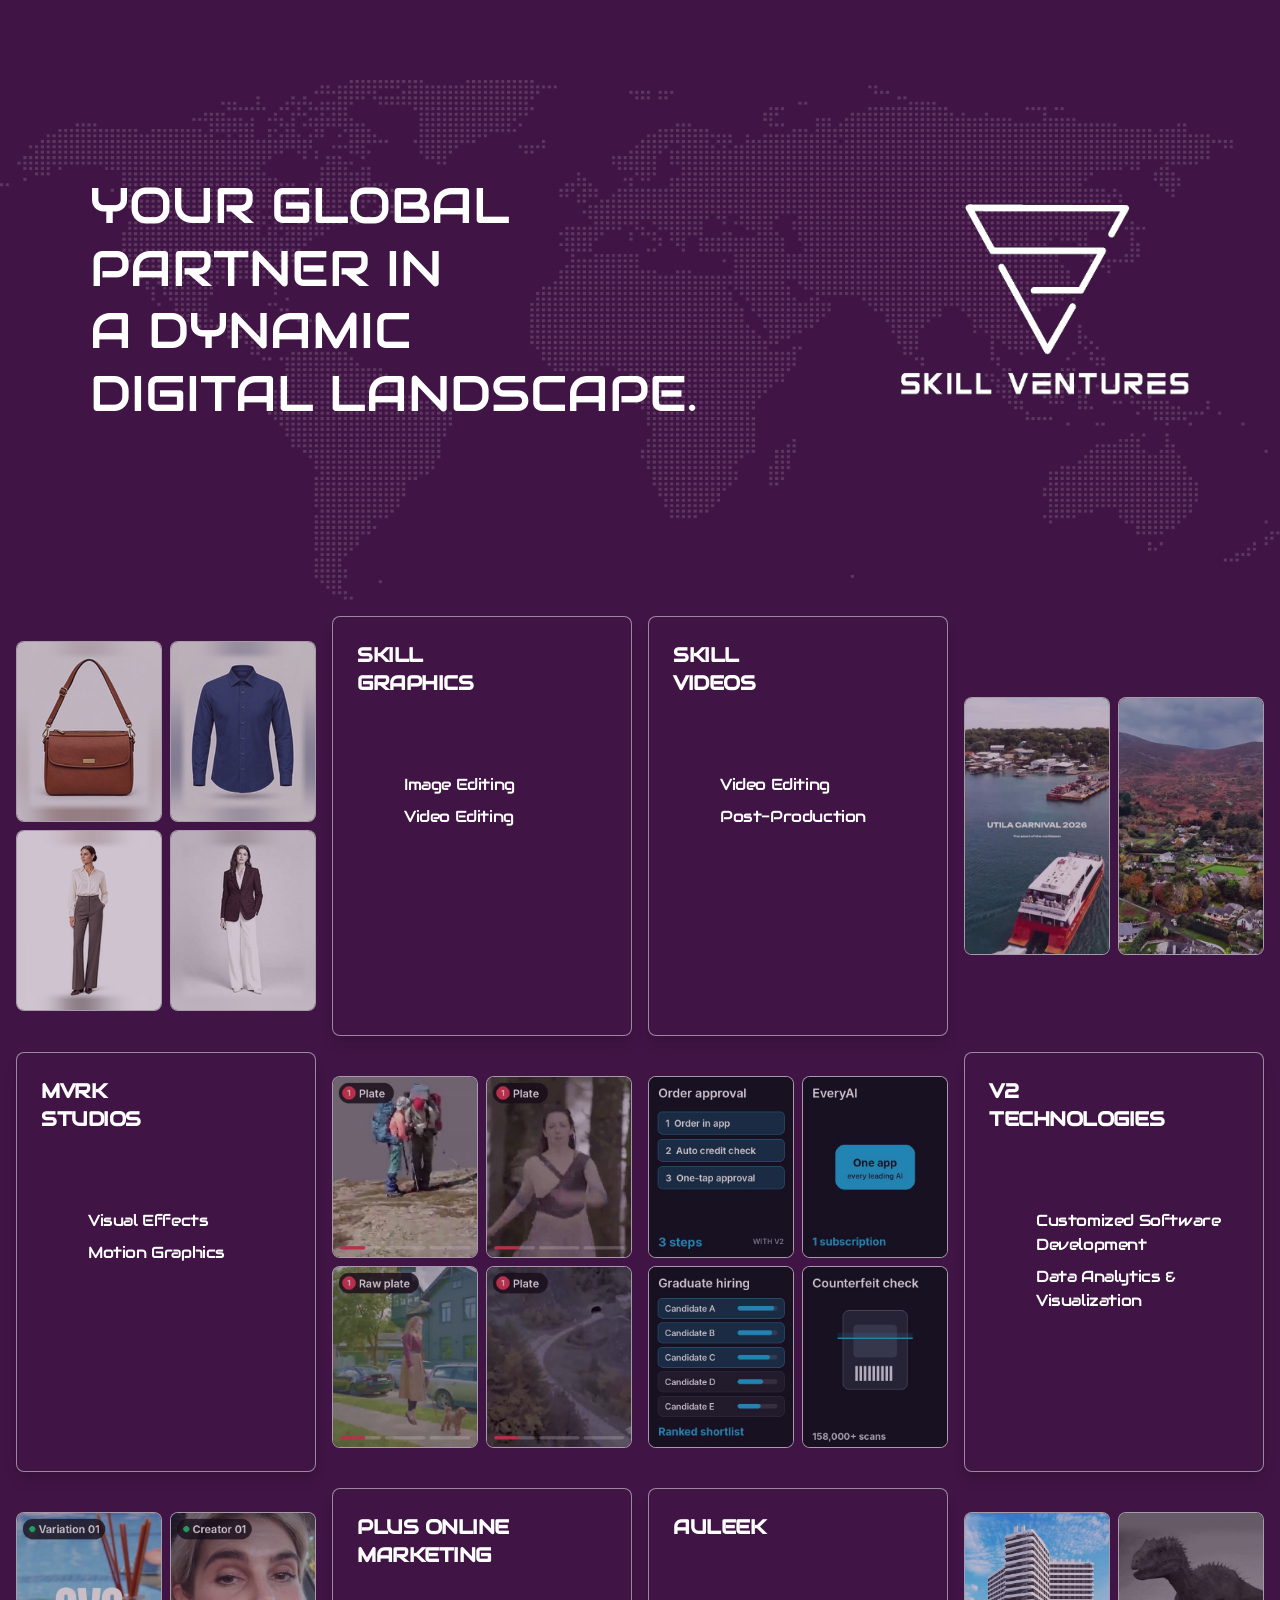
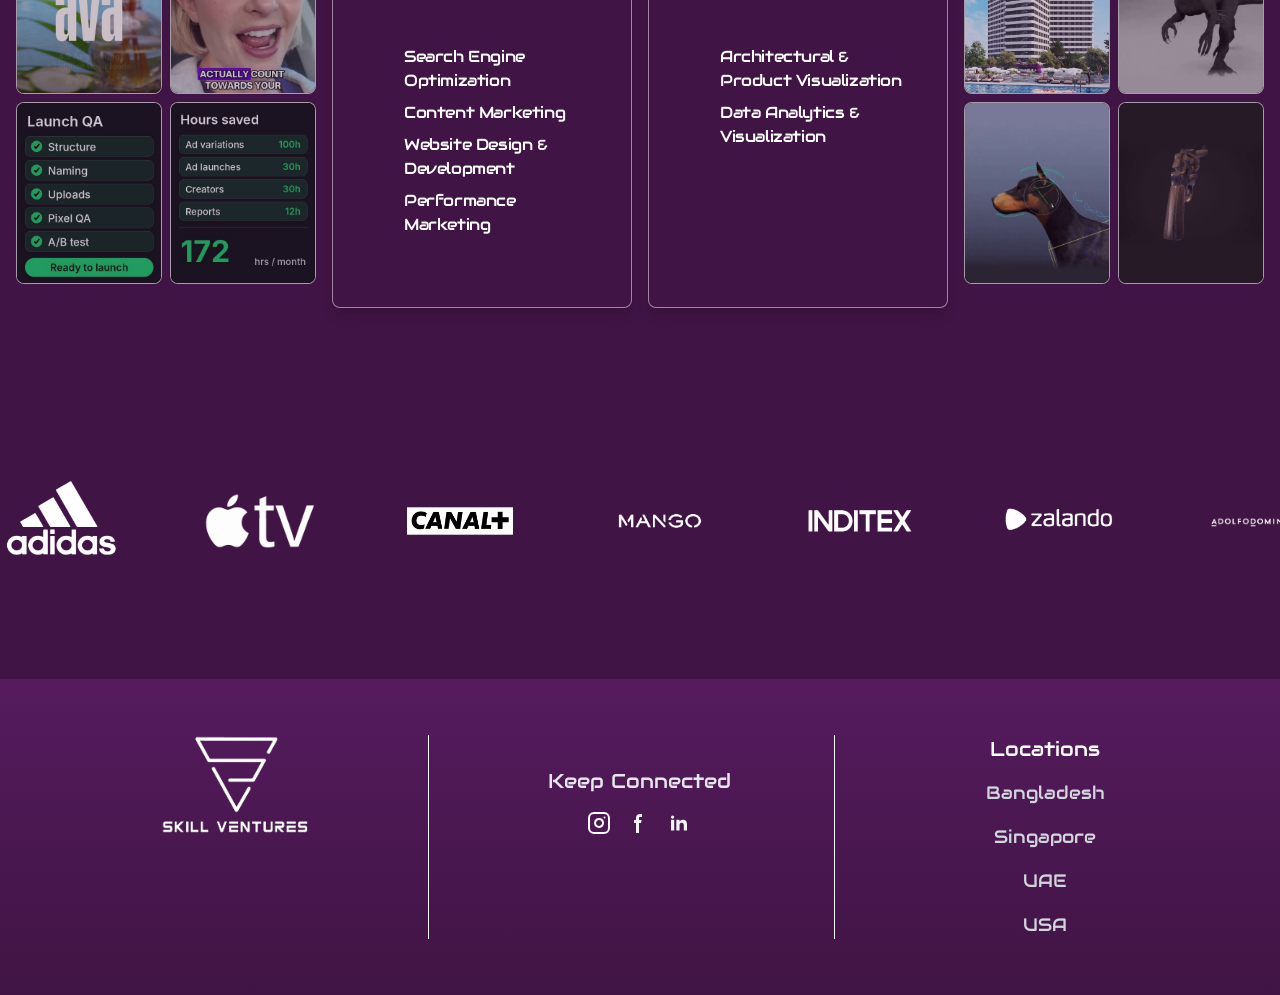
==== commit faef148a: "Home: show each venture's samples as a grid of portrait tiles Co-Authored-By: Claude Fable 5.2 <nore" ====
--- a/Home.html
+++ b/Home.html
@@ -22,7 +22,7 @@
 .sv-modal{opacity:0;transition:opacity .3s}.sv-modal.sv-in{opacity:1}
 .sv-modal>div{transform:scale(.9);opacity:0;transition:transform .3s,opacity .3s}.sv-modal.sv-in>div{transform:none;opacity:1}
 @media (prefers-reduced-motion:reduce){.sv-mq{animation:none}.sv-modal,.sv-modal>div{transition:none}}
-.sv-grid{max-width:1424px!important}.sv-col{justify-content:center}.sv-media{display:block;width:100%;height:auto;object-fit:cover;border-radius:.5rem;transition:transform .5s}.group:hover .sv-media{transform:scale(1.05)}.sv-reel{width:236px;max-width:100%;margin-left:auto;margin-right:auto}.sv-wrap{align-self:center}@media (prefers-reduced-motion:reduce){.sv-media{transition:none}.group:hover .sv-media{transform:none}}</style></head><body class="antialiased"><div hidden=""><!--$--><!--/$--></div><main><section class="relative min-h-[600px] flex justify-center items-center "><img alt="Hero Image" loading="lazy" width="1920" height="500" decoding="async" data-nimg="1" class="absolute object-contain h-[600px] w-full -z-10 top-10 " style="color:transparent" src="./uploads/_skill.ventures/public_html/hero.png"/><div class=" w-[1100px] flex flex-col md:flex-row justify-between items-center gap-4 "><h1 class="hidden md:block text-4xl md:text-[50px] text-white text-center md:text-left leading-tight uppercase mb-14 md:mb-0">Your global <br/> partner in <br/> a dynamic <br/>digital landscape.</h1><h1 class="block md:hidden text-4xl md:text-[50px] text-white text-center md:text-left leading-tight uppercase mb-14 md:mb-0 px-8 order-1">Your global partner in a dynamic digital landscape.</h1><div><img alt="Hero Image" loading="lazy" width="500" height="400" decoding="async" data-nimg="1" class="w-full h-[100px] md:h-[200px] mb-12 md:mb-0 object-contain" style="color:transparent" src="./uploads/_skill.ventures/public_html/logo.png"/></div></div></section><div class="sv-grid max-w-[1200px] mx-auto hidden lg:grid grid-cols-1 lg:grid-cols-4 gap-4 p-4 pb-14"><div class="flex flex-col gap-4 sv-col"><div class="group relative border border-gray-50/60 rounded-lg overflow-hidden cursor-pointer"><img alt="Skill Graphics sample" loading="lazy" decoding="async" class="sv-media" style="aspect-ratio:4/5" src="./samples/s_fix.jpg"/><div class="absolute inset-0 bg-[#401444]/30 transition group-hover:bg-[#401444]/10"></div></div></div><a href="https://skillgraphics.biz/" target="_blank" rel="noopener noreferrer" class="w-full"><div class="group relative bg-[#401444] border border-gray-50/50 rounded-lg overflow-hidden w-full md:max-w-[400px] p-14 shadow-lg cursor-pointer sv-card sv-short" style="height:420px"><h2 class="absolute top-6 left-6 font-black text-xl text-white tracking-tight uppercase sv-t">Skill <br/> Graphics</h2><div class="absolute left-6 bottom-80 text-md font-bold text-gray-200 z-10 hover:underline sv-l"><span>Visit Site →</span></div><div class="sv-s"><div class="text-white text-[14px] lg:text-[16px] tracking-tight"><div class="flex flex-col gap-2"><p class="">Image Editing</p><p>Video Editing</p></div></div></div></div></a><a href="https://skillvideos.biz/" target="_blank" rel="noopener noreferrer" class="w-full"><div class="group relative bg-[#401444] border border-gray-50/50 rounded-lg overflow-hidden w-full md:max-w-[400px] p-14 shadow-lg cursor-pointer sv-card sv-short" style="height:420px"><h2 class="absolute top-6 left-6 font-black text-xl text-white tracking-tight uppercase sv-t">Skill <br/> Videos</h2><div class="absolute left-6 bottom-80 text-md font-bold text-gray-200 z-10 hover:underline sv-l"><span>Visit Site →</span></div><div class="sv-s"><div class="text-white text-[14px] lg:text-[16px] tracking-tight"><div class="flex flex-col gap-2"><p class="">Video Editing</p><p><span style="white-space:nowrap">Post-Production</span></p></div></div></div></div></a><div class="flex flex-col gap-4 sv-col"><div class="group relative border border-gray-50/60 rounded-lg overflow-hidden cursor-pointer sv-reel"><video src="./samples/vid_event.mp4" poster="./samples/vid_event.jpg" autoPlay="" loop="" muted="" playsinline="" aria-label="Skill Videos sample" class="sv-media" style="aspect-ratio:9/16"></video><div class="absolute inset-0 bg-[#401444]/30 transition group-hover:bg-[#401444]/10"></div></div></div><a href="https://mvrk.tv/" target="_blank" rel="noopener noreferrer" class="w-full"><div class="group relative bg-[#401444] border border-gray-50/50 rounded-lg overflow-hidden w-full md:max-w-[400px] p-14 shadow-lg cursor-pointer sv-card sv-short" style="height:420px"><h2 class="absolute top-6 left-6 font-black text-xl text-white tracking-tight uppercase sv-t">MVRK <br/> STUDIOS<!-- --> </h2><div class="absolute left-6 bottom-80 text-md font-bold text-gray-200 z-10 hover:underline sv-l"><span>Visit Site →</span></div><div class="sv-s"><div class="text-white text-[14px] lg:text-[16px] tracking-tight"><div class="flex flex-col gap-2"><p class="">Visual Effects</p><p>Motion Graphics</p></div></div></div></div></a><div class="flex flex-col gap-4 sv-col"><div class="group relative border border-gray-50/60 rounded-lg overflow-hidden cursor-pointer"><video src="./samples/mv2_comp.mp4" poster="./samples/mv2_comp.jpg" autoPlay="" loop="" muted="" playsinline="" aria-label="MVRK Studios sample" class="sv-media" style="aspect-ratio:4/5"></video><div class="absolute inset-0 bg-[#401444]/30 transition group-hover:bg-[#401444]/10"></div></div></div><div class="flex flex-col gap-4 sv-col"><div class="group relative border border-gray-50/60 rounded-lg overflow-hidden cursor-pointer"><video src="./samples/v2_flow.mp4" poster="./samples/v2_flow.jpg" autoPlay="" loop="" muted="" playsinline="" aria-label="V2 Technologies sample" class="sv-media" style="aspect-ratio:4/5"></video><div class="absolute inset-0 bg-[#401444]/30 transition group-hover:bg-[#401444]/10"></div></div></div><a href="https://v2.ltd/" target="_blank" rel="noopener noreferrer" class="w-full"><div class="group relative bg-[#401444] border border-gray-50/50 rounded-lg overflow-hidden w-full md:max-w-[400px] p-14 shadow-lg cursor-pointer sv-card" style="height:420px"><h2 class="absolute top-6 left-6 font-black text-xl text-white tracking-tight uppercase sv-t">V2 <br/> Technologies</h2><div class="absolute left-6 bottom-80 text-md font-bold text-gray-200 z-10 hover:underline sv-l"><span>Visit Site →</span></div><div class="sv-s"><div class="text-white text-[14px] lg:text-[16px] tracking-tight"><div class="flex flex-col gap-2"><p class="">Customized Software Development</p><p>Data Analytics &amp; Visualization</p></div></div></div></div></a><div class="flex flex-col gap-4 sv-col"><div class="group relative border border-gray-50/60 rounded-lg overflow-hidden cursor-pointer"><video src="./samples/pl_ads.mp4" poster="./samples/pl_ads.jpg" autoPlay="" loop="" muted="" playsinline="" aria-label="Plus Online Marketing sample" class="sv-media" style="aspect-ratio:4/5"></video><div class="absolute inset-0 bg-[#401444]/30 transition group-hover:bg-[#401444]/10"></div></div></div><a href="https://plusonlinemarketing.com/" target="_blank" rel="noopener noreferrer" class="w-full"><div class="group relative bg-[#401444] border border-gray-50/50 rounded-lg overflow-hidden w-full md:max-w-[400px] p-14 shadow-lg cursor-pointer sv-card sv-large" style="height:420px"><h2 class="absolute top-6 left-6 font-black text-xl text-white tracking-tight uppercase sv-t">PLUS ONLINE <br/> MARKETING</h2><div class="absolute left-6 bottom-80 text-md font-bold text-gray-200 z-10 hover:underline sv-l"><span>Visit Site →</span></div><div class="sv-s"><div class="text-white text-[14px] lg:text-[16px] tracking-tight"><div class="flex flex-col gap-2"><p>Search Engine Optimization</p><p>Content Marketing</p><p>Website Design &amp; Development</p><p>Performance Marketing</p></div></div></div></div></a><a href="https://auleek.com/" target="_blank" rel="noopener noreferrer" class="w-full"><div class="group relative bg-[#401444] border border-gray-50/50 rounded-lg overflow-hidden w-full md:max-w-[400px] p-14 shadow-lg cursor-pointer sv-card" style="height:420px"><h2 class="absolute top-6 left-6 font-black text-xl text-white tracking-tight uppercase sv-t">AULEEK</h2><div class="absolute left-6 bottom-80 text-md font-bold text-gray-200 z-10 hover:underline sv-l"><span>Visit Site →</span></div><div class="sv-s"><div class="text-white text-[14px] lg:text-[16px] tracking-tight"><div class="flex flex-col gap-2"><p class="">Architectural &amp; Product Visualization</p><p>Data Analytics &amp; Visualization</p></div></div></div></div></a><div class="flex flex-col gap-4 sv-col"><div class="group relative border border-gray-50/60 rounded-lg overflow-hidden cursor-pointer"><img alt="AULEEK sample" loading="lazy" decoding="async" class="sv-media" style="aspect-ratio:4/5" src="./samples/al_viz.jpg"/><div class="absolute inset-0 bg-[#401444]/30 transition group-hover:bg-[#401444]/10"></div></div></div></div><div class="px-2 block lg:hidden"><div class="grid grid-cols-1 gap-4"><div class="grid grid-cols-2 gap-2"><a href="https://skillgraphics.biz/" target="_blank" rel="noopener noreferrer" class="w-full"><div class="flex flex-col flex-wrap justify-between items-start content-stretch group relative bg-[#401444] border border-gray-50/80 rounded-2xl overflow-hidden p-4 shadow-lg cursor-pointer" style="height:370px"><h2 class="font-black text-[16px] text-white tracking-tight uppercase">Skill <br/> Graphics</h2><span class="text-[14px] font-bold text-gray-200 z-10 hover:underline">Visit Site →</span><div class="text-white text-[14px] font-medium tracking-tight"><p>Image Editing</p><p>Video Editing</p></div></div></a><a href="https://skillvideos.biz/" target="_blank" rel="noopener noreferrer" class="w-full"><div class="flex flex-col flex-wrap justify-between items-start content-stretch group relative bg-[#401444] border border-gray-50/80 rounded-2xl overflow-hidden p-4 shadow-lg cursor-pointer" style="height:370px"><h2 class="font-black text-[16px] text-white tracking-tight uppercase">Skill <br/> Videos</h2><span class="text-[14px] font-bold text-gray-200 z-10 hover:underline">Visit Site →</span><div class="text-white text-[14px] font-medium tracking-tight"><p>Video Editing</p><p><span style="white-space:nowrap">Post-Production</span></p></div></div></a></div><div class="grid grid-cols-2 gap-2"><div class="group relative border border-gray-50/60 rounded-2xl overflow-hidden cursor-pointer sv-wrap"><img alt="Skill Graphics sample" loading="lazy" decoding="async" class="sv-media" style="aspect-ratio:4/5" src="./samples/s_fix.jpg"/><div class="absolute inset-0 bg-[#401444]/30 transition group-hover:bg-[#401444]/10"></div></div><div class="group relative border border-gray-50/60 rounded-2xl overflow-hidden cursor-pointer sv-reel sv-wrap"><video src="./samples/vid_event.mp4" poster="./samples/vid_event.jpg" autoPlay="" loop="" muted="" playsinline="" aria-label="Skill Videos sample" class="sv-media" style="aspect-ratio:9/16"></video><div class="absolute inset-0 bg-[#401444]/30 transition group-hover:bg-[#401444]/10"></div></div></div><div class="grid grid-cols-2 gap-2"><div class="flex flex-col gap-2 items-center justify-center"><a href="https://mvrk.tv/" target="_blank" rel="noopener noreferrer" class="w-full"><div class="flex flex-col flex-wrap justify-between items-start content-stretch group relative bg-[#401444] border border-gray-50/80 rounded-2xl overflow-hidden p-4 shadow-lg cursor-pointer" style="height:370px"><h2 class="font-black text-[16px] text-white tracking-tight uppercase">MVRK <br/> STUDIOS<!-- --> </h2><span class="text-[14px] font-bold text-gray-200 z-10 hover:underline">Visit Site →</span><div class="text-white text-[14px] font-medium tracking-tight"><p>Visual Effects</p><p>Motion Graphics</p></div></div></a><div class="relative group border border-gray-50/60 rounded-lg overflow-hidden cursor-pointer"><video src="./samples/mv2_comp.mp4" poster="./samples/mv2_comp.jpg" autoPlay="" loop="" muted="" playsinline="" aria-label="MVRK Studios sample" class="sv-media" style="aspect-ratio:4/5"></video><div class="absolute inset-0 bg-[#401444]/40 transition group-hover:bg-[#401444]/40"></div></div></div><div class="flex flex-col gap-2 items-center justify-center"><div class="group relative border border-gray-50/60 rounded-2xl overflow-hidden cursor-pointer sv-wrap"><video src="./samples/v2_flow.mp4" poster="./samples/v2_flow.jpg" autoPlay="" loop="" muted="" playsinline="" aria-label="V2 Technologies sample" class="sv-media" style="aspect-ratio:4/5"></video><div class="absolute inset-0 bg-[#401444]/30 transition group-hover:bg-[#401444]/10"></div></div><a href="https://v2.ltd/" target="_blank" rel="noopener noreferrer" class="w-full"><div class="flex flex-col flex-wrap justify-between items-start content-stretch group relative bg-[#401444] border border-gray-50/80 rounded-2xl overflow-hidden p-4 shadow-lg cursor-pointer" style="height:370px"><h2 class="font-black text-[16px] text-white tracking-tight uppercase">V2 <br/> Technologies</h2><span class="text-[14px] font-bold text-gray-200 z-10 hover:underline">Visit Site →</span><div class="text-white text-[14px] font-medium tracking-tight"><p>Customized Software <br/> Development</p><p>Data Analytics &amp; <br/> Visualization</p></div></div></a></div></div><div class="grid grid-cols-2 gap-2"><div class="flex flex-col gap-2 items-center justify-center"><a href="https://plusonlinemarketing.com/" target="_blank" rel="noopener noreferrer" class="w-full"><div class="flex flex-col flex-wrap justify-between items-start content-stretch group relative bg-[#401444] border border-gray-50/80 rounded-2xl overflow-hidden p-4 shadow-lg cursor-pointer" style="height:370px"><h2 class="font-black text-[16px] text-white tracking-tight uppercase">PLUS ONLINE <br/> MARKETING</h2><span class="text-[14px] font-bold text-gray-200 z-10 hover:underline">Visit Site →</span><div class="text-white text-[14px] font-medium tracking-tight"><p>Search Engine Optimization</p><p>Content Marketing</p><p class="transition-all duration-700 ease-out delay-200 group-hover:translate-y-0">Website Design &amp; Development</p><p class="transition-all duration-700 ease-out delay-200 group-hover:translate-y-0">Performance Marketing</p></div></div></a><div class="group relative border border-gray-50/60 rounded-2xl overflow-hidden cursor-pointer sv-wrap"><video src="./samples/pl_ads.mp4" poster="./samples/pl_ads.jpg" autoPlay="" loop="" muted="" playsinline="" aria-label="Plus Online Marketing sample" class="sv-media" style="aspect-ratio:4/5"></video><div class="absolute inset-0 bg-[#401444]/30 transition group-hover:bg-[#401444]/10"></div></div></div><div class="flex flex-col gap-2 items-center justify-center"><div class="group relative border border-gray-50/60 rounded-2xl overflow-hidden cursor-pointer sv-wrap"><img alt="AULEEK sample" loading="lazy" decoding="async" class="sv-media" style="aspect-ratio:4/5" src="./samples/al_viz.jpg"/><div class="absolute inset-0 bg-[#401444]/30 transition group-hover:bg-[#401444]/10"></div></div><a href="https://auleek.com/" target="_blank" rel="noopener noreferrer" class="w-full"><div class="flex flex-col flex-wrap justify-between items-start content-stretch group relative bg-[#401444] border border-gray-50/80 rounded-2xl overflow-hidden p-4 shadow-lg cursor-pointer" style="height:370px"><h2 class="font-black text-[16px] text-white tracking-tight uppercase">AULEEK</h2><span class="text-[14px] font-bold text-gray-200 z-10 hover:underline">Visit Site →</span><div class="text-white text-[14px] font-medium tracking-tight"><p>Architectural &amp; <br/>Product Visualization</p><p class="transition-all duration-700 ease-out delay-200 group-hover:translate-y-0">Data Analytics &amp; <br/> Visualization</p></div></div></a></div></div></div></div><div class="min-h-[300px] flex items-center justify-center"><div class="flex my-24 overflow-hidden"><div class="flex flex-shrink-0 sv-mq"><img alt="marqueImg0" loading="lazy" width="200" height="200" decoding="async" data-nimg="1" class="object-contain pr-20" style="color:transparent" src="./uploads/_skill.ventures/public_html/slider/1.png"/><img alt="marqueImg1" loading="lazy" width="200" height="200" decoding="async" data-nimg="1" class="object-contain pr-20" style="color:transparent" src="./uploads/_skill.ventures/public_html/slider/2.png"/><img alt="marqueImg2" loading="lazy" width="200" height="200" decoding="async" data-nimg="1" class="object-contain pr-20" style="color:transparent" src="./uploads/_skill.ventures/public_html/slider/3.png"/><img alt="marqueImg3" loading="lazy" width="200" height="200" decoding="async" data-nimg="1" class="object-contain pr-20" style="color:transparent" src="./uploads/_skill.ventures/public_html/slider/5.png"/><img alt="marqueImg4" loading="lazy" width="200" height="200" decoding="async" data-nimg="1" class="object-contain pr-20" style="color:transparent" src="./uploads/_skill.ventures/public_html/slider/6.png"/><img alt="marqueImg5" loading="lazy" width="200" height="200" decoding="async" data-nimg="1" class="object-contain pr-20" style="color:transparent" src="./uploads/_skill.ventures/public_html/slider/7.png"/><img alt="marqueImg6" loading="lazy" width="200" height="200" decoding="async" data-nimg="1" class="object-contain pr-20" style="color:transparent" src="./uploads/_skill.ventures/public_html/slider/8.png"/><img alt="marqueImg7" loading="lazy" width="200" height="200" decoding="async" data-nimg="1" class="object-contain pr-20" style="color:transparent" src="./uploads/_skill.ventures/public_html/slider/9.png"/><img alt="marqueImg8" loading="lazy" width="200" height="200" decoding="async" data-nimg="1" class="object-contain pr-20" style="color:transparent" src="./uploads/_skill.ventures/public_html/slider/10.png"/><img alt="marqueImg9" loading="lazy" width="200" height="200" decoding="async" data-nimg="1" class="object-contain pr-20" style="color:transparent" src="./uploads/_skill.ventures/public_html/slider/11.png"/><img alt="marqueImg10" loading="lazy" width="200" height="200" decoding="async" data-nimg="1" class="object-contain pr-20" style="color:transparent" src="./uploads/_skill.ventures/public_html/slider/12.png"/><img alt="marqueImg11" loading="lazy" width="200" height="200" decoding="async" data-nimg="1" class="object-contain pr-20" style="color:transparent" src="./uploads/_skill.ventures/public_html/slider/13.png"/></div><div class="flex flex-shrink-0 sv-mq"><img alt="marqueImg0" loading="lazy" width="200" height="200" decoding="async" data-nimg="1" class="object-contain pr-20" style="color:transparent" src="./uploads/_skill.ventures/public_html/slider/1.png"/><img alt="marqueImg1" loading="lazy" width="200" height="200" decoding="async" data-nimg="1" class="object-contain pr-20" style="color:transparent" src="./uploads/_skill.ventures/public_html/slider/2.png"/><img alt="marqueImg2" loading="lazy" width="200" height="200" decoding="async" data-nimg="1" class="object-contain pr-20" style="color:transparent" src="./uploads/_skill.ventures/public_html/slider/3.png"/><img alt="marqueImg3" loading="lazy" width="200" height="200" decoding="async" data-nimg="1" class="object-contain pr-20" style="color:transparent" src="./uploads/_skill.ventures/public_html/slider/5.png"/><img alt="marqueImg4" loading="lazy" width="200" height="200" decoding="async" data-nimg="1" class="object-contain pr-20" style="color:transparent" src="./uploads/_skill.ventures/public_html/slider/6.png"/><img alt="marqueImg5" loading="lazy" width="200" height="200" decoding="async" data-nimg="1" class="object-contain pr-20" style="color:transparent" src="./uploads/_skill.ventures/public_html/slider/7.png"/><img alt="marqueImg6" loading="lazy" width="200" height="200" decoding="async" data-nimg="1" class="object-contain pr-20" style="color:transparent" src="./uploads/_skill.ventures/public_html/slider/8.png"/><img alt="marqueImg7" loading="lazy" width="200" height="200" decoding="async" data-nimg="1" class="object-contain pr-20" style="color:transparent" src="./uploads/_skill.ventures/public_html/slider/9.png"/><img alt="marqueImg8" loading="lazy" width="200" height="200" decoding="async" data-nimg="1" class="object-contain pr-20" style="color:transparent" src="./uploads/_skill.ventures/public_html/slider/10.png"/><img alt="marqueImg9" loading="lazy" width="200" height="200" decoding="async" data-nimg="1" class="object-contain pr-20" style="color:transparent" src="./uploads/_skill.ventures/public_html/slider/11.png"/><img alt="marqueImg10" loading="lazy" width="200" height="200" decoding="async" data-nimg="1" class="object-contain pr-20" style="color:transparent" src="./uploads/_skill.ventures/public_html/slider/12.png"/><img alt="marqueImg11" loading="lazy" width="200" height="200" decoding="async" data-nimg="1" class="object-contain pr-20" style="color:transparent" src="./uploads/_skill.ventures/public_html/slider/13.png"/></div></div></div><!--$--><!--/$--><footer class="flex justify-center items-center py-14 px-4 bg-gradient-to-b from-[#551b5e] to-[#401444] text-white"><div class="max-w-[1200px] grid grid-cols-1 md:grid-cols-3 gap-4"><div class="border-0 md:border-r border-gray-100"><img alt="Hero Image" loading="lazy" width="500" height="200" decoding="async" data-nimg="1" class="h-[100px] object-contain" style="color:transparent" src="./uploads/_skill.ventures/public_html/logo.png"/></div><div class="text-center border-0 md:border-r border-gray-100 mb-14 md:mb-0"><h2 class="font-medium text-gray-200 text-xl mt-8">Keep Connected</h2><div class="flex items-center justify-center gap-4 mt-4"><a target="_blank" href="https://www.instagram.com/skillventures.sv?igsh=M3BwMGJlN2JtbHNt"><svg xmlns="http://www.w3.org/2000/svg" width="24" height="24" viewBox="0 0 24 24" fill="none" stroke="currentColor" stroke-width="2" stroke-linecap="round" stroke-linejoin="round" class="lucide lucide-instagram-icon lucide-instagram"><rect width="20" height="20" x="2" y="2" rx="5" ry="5"></rect><path d="M16 11.37A4 4 0 1 1 12.63 8 4 4 0 0 1 16 11.37z"></path><line x1="17.5" x2="17.51" y1="6.5" y2="6.5"></line></svg></a><a target="_blank" href="https://www.facebook.com/share/162M9BS4Bq/"><svg class="w-6 h-6 text-gray-100 dark:text-white" aria-hidden="true" xmlns="http://www.w3.org/2000/svg" width="24" height="24" fill="currentColor" viewBox="0 0 24 24"><path fill-rule="evenodd" d="M13.135 6H15V3h-1.865a4.147 4.147 0 0 0-4.142 4.142V9H7v3h2v9.938h3V12h2.021l.592-3H12V6.591A.6.6 0 0 1 12.592 6h.543Z" clip-rule="evenodd"></path></svg></a><a target="_blank" href="https://www.linkedin.com/company/skill-ventures/?viewAsMember=true"><svg class="w-6 h-6 text-gray-100 dark:text-white" aria-hidden="true" xmlns="http://www.w3.org/2000/svg" width="24" height="24" fill="currentColor" viewBox="0 0 24 24"><path fill-rule="evenodd" d="M12.51 8.796v1.697a3.738 3.738 0 0 1 3.288-1.684c3.455 0 4.202 2.16 4.202 4.97V19.5h-3.2v-5.072c0-1.21-.244-2.766-2.128-2.766-1.827 0-2.139 1.317-2.139 2.676V19.5h-3.19V8.796h3.168ZM7.2 6.106a1.61 1.61 0 0 1-.988 1.483 1.595 1.595 0 0 1-1.743-.348A1.607 1.607 0 0 1 5.6 4.5a1.601 1.601 0 0 1 1.6 1.606Z" clip-rule="evenodd"></path><path d="M7.2 8.809H4V19.5h3.2V8.809Z"></path></svg></a></div></div><div class=""><h2 class="font-medium text-xl text-center">Locations</h2><div class="flex flex-col items-center justify-center gap-4 mt-4"><a data-tooltip-id="bangladesh-tooltip" data-tooltip-place="right" class="text-gray-300 text-lg hover:text-xl hover:underline hover:text-white transition-all duration-100 sv-loc" tabindex="0">Bangladesh<span class="sv-tip" role="tooltip"><span>House#112</span><span>Road#06</span><span>Mohakhali DOHS</span><span>Dhaka, Bangladesh</span></span></a><a data-tooltip-id="singapore-tooltip" data-tooltip-place="right" class="text-gray-300 text-lg hover:text-xl hover:underline hover:text-white transition-all duration-100 sv-loc" tabindex="0">Singapore<span class="sv-tip" role="tooltip"><span>151 Chin Swee Road,</span><span>#02-24 Manhattan House,</span><span>169876</span></span></a><a data-tooltip-id="uae-tooltip" data-tooltip-place="right" class="text-gray-300 text-lg hover:text-xl hover:underline hover:text-white transition-all duration-100 sv-loc" tabindex="0">UAE<span class="sv-tip" role="tooltip"><span>Business Center</span><span>Sharjah Publishing City Free Zone,</span><span>United Arab Emirates</span></span></a> <a data-tooltip-id="usa-tooltip" data-tooltip-place="right" class="text-gray-300 text-lg hover:text-xl hover:underline hover:text-white transition-all duration-100 sv-loc" tabindex="0">USA<span class="sv-tip" role="tooltip"><span>2248 Broadway,</span><span>#1619 NY 10024,</span><span>New York</span></span></a></div> </div></div></footer></main><script>(function(){
+.sv-grid{max-width:1424px!important}.sv-col{justify-content:center}.sv-mos{display:grid;grid-template-columns:1fr 1fr;gap:8px;width:100%}.sv-tile{position:relative;overflow:hidden;border:1px solid rgba(249,250,251,.6);border-radius:.5rem;background:#2b0d2e}.sv-tile::after{content:"";position:absolute;inset:0;background:rgba(64,20,68,.25);transition:background .3s;pointer-events:none}.sv-tile:hover::after{background:rgba(64,20,68,0)}.sv-media{display:block;width:100%;height:auto;object-fit:cover}.sv-wrap{align-self:center}@media (prefers-reduced-motion:reduce){.sv-tile::after{transition:none}}</style></head><body class="antialiased"><div hidden=""><!--$--><!--/$--></div><main><section class="relative min-h-[600px] flex justify-center items-center "><img alt="Hero Image" loading="lazy" width="1920" height="500" decoding="async" data-nimg="1" class="absolute object-contain h-[600px] w-full -z-10 top-10 " style="color:transparent" src="./uploads/_skill.ventures/public_html/hero.png"/><div class=" w-[1100px] flex flex-col md:flex-row justify-between items-center gap-4 "><h1 class="hidden md:block text-4xl md:text-[50px] text-white text-center md:text-left leading-tight uppercase mb-14 md:mb-0">Your global <br/> partner in <br/> a dynamic <br/>digital landscape.</h1><h1 class="block md:hidden text-4xl md:text-[50px] text-white text-center md:text-left leading-tight uppercase mb-14 md:mb-0 px-8 order-1">Your global partner in a dynamic digital landscape.</h1><div><img alt="Hero Image" loading="lazy" width="500" height="400" decoding="async" data-nimg="1" class="w-full h-[100px] md:h-[200px] mb-12 md:mb-0 object-contain" style="color:transparent" src="./uploads/_skill.ventures/public_html/logo.png"/></div></div></section><div class="sv-grid max-w-[1200px] mx-auto hidden lg:grid grid-cols-1 lg:grid-cols-4 gap-4 p-4 pb-14"><div class="flex flex-col gap-4 sv-col"><div class="sv-mos"><div class="sv-tile"><img alt="Skill Graphics sample" loading="lazy" decoding="async" class="sv-media" style="aspect-ratio:480/597" src="./samples/s_fix.jpg"/></div><div class="sv-tile"><img alt="Skill Graphics sample" loading="lazy" decoding="async" class="sv-media" style="aspect-ratio:480/597" src="./samples/s_ghost.jpg"/></div><div class="sv-tile"><img alt="Skill Graphics sample" loading="lazy" decoding="async" class="sv-media" style="aspect-ratio:480/597" src="./samples/s_ret_fin.jpg"/></div><div class="sv-tile"><img alt="Skill Graphics sample" loading="lazy" decoding="async" class="sv-media" style="aspect-ratio:480/597" src="./samples/s_tryon_m.jpg"/></div></div></div><a href="https://skillgraphics.biz/" target="_blank" rel="noopener noreferrer" class="w-full"><div class="group relative bg-[#401444] border border-gray-50/50 rounded-lg overflow-hidden w-full md:max-w-[400px] p-14 shadow-lg cursor-pointer sv-card sv-short" style="height:420px"><h2 class="absolute top-6 left-6 font-black text-xl text-white tracking-tight uppercase sv-t">Skill <br/> Graphics</h2><div class="absolute left-6 bottom-80 text-md font-bold text-gray-200 z-10 hover:underline sv-l"><span>Visit Site →</span></div><div class="sv-s"><div class="text-white text-[14px] lg:text-[16px] tracking-tight"><div class="flex flex-col gap-2"><p class="">Image Editing</p><p>Video Editing</p></div></div></div></div></a><a href="https://skillvideos.biz/" target="_blank" rel="noopener noreferrer" class="w-full"><div class="group relative bg-[#401444] border border-gray-50/50 rounded-lg overflow-hidden w-full md:max-w-[400px] p-14 shadow-lg cursor-pointer sv-card sv-short" style="height:420px"><h2 class="absolute top-6 left-6 font-black text-xl text-white tracking-tight uppercase sv-t">Skill <br/> Videos</h2><div class="absolute left-6 bottom-80 text-md font-bold text-gray-200 z-10 hover:underline sv-l"><span>Visit Site →</span></div><div class="sv-s"><div class="text-white text-[14px] lg:text-[16px] tracking-tight"><div class="flex flex-col gap-2"><p class="">Video Editing</p><p><span style="white-space:nowrap">Post-Production</span></p></div></div></div></div></a><div class="flex flex-col gap-4 sv-col"><div class="sv-mos"><div class="sv-tile"><video src="./samples/vid_event.mp4" poster="./samples/vid_event.jpg" loop="" muted="" playsinline="" preload="none" aria-label="Skill Videos sample" class="sv-media" style="aspect-ratio:9/16"></video></div><div class="sv-tile"><video src="./samples/vid_re.mp4" poster="./samples/vid_re.jpg" loop="" muted="" playsinline="" preload="none" aria-label="Skill Videos sample" class="sv-media" style="aspect-ratio:9/16"></video></div></div></div><a href="https://mvrk.tv/" target="_blank" rel="noopener noreferrer" class="w-full"><div class="group relative bg-[#401444] border border-gray-50/50 rounded-lg overflow-hidden w-full md:max-w-[400px] p-14 shadow-lg cursor-pointer sv-card sv-short" style="height:420px"><h2 class="absolute top-6 left-6 font-black text-xl text-white tracking-tight uppercase sv-t">MVRK <br/> STUDIOS<!-- --> </h2><div class="absolute left-6 bottom-80 text-md font-bold text-gray-200 z-10 hover:underline sv-l"><span>Visit Site →</span></div><div class="sv-s"><div class="text-white text-[14px] lg:text-[16px] tracking-tight"><div class="flex flex-col gap-2"><p class="">Visual Effects</p><p>Motion Graphics</p></div></div></div></div></a><div class="flex flex-col gap-4 sv-col"><div class="sv-mos"><div class="sv-tile"><video src="./samples/mv2_comp.mp4" poster="./samples/mv2_comp.jpg" loop="" muted="" playsinline="" preload="none" aria-label="MVRK Studios sample" class="sv-media" style="aspect-ratio:4/5"></video></div><div class="sv-tile"><video src="./samples/mv2_roto.mp4" poster="./samples/mv2_roto.jpg" loop="" muted="" playsinline="" preload="none" aria-label="MVRK Studios sample" class="sv-media" style="aspect-ratio:4/5"></video></div><div class="sv-tile"><video src="./samples/mv2_clean.mp4" poster="./samples/mv2_clean.jpg" loop="" muted="" playsinline="" preload="none" aria-label="MVRK Studios sample" class="sv-media" style="aspect-ratio:4/5"></video></div><div class="sv-tile"><video src="./samples/mv2_mm.mp4" poster="./samples/mv2_mm.jpg" loop="" muted="" playsinline="" preload="none" aria-label="MVRK Studios sample" class="sv-media" style="aspect-ratio:4/5"></video></div></div></div><div class="flex flex-col gap-4 sv-col"><div class="sv-mos"><div class="sv-tile"><video src="./samples/v2_flow.mp4" poster="./samples/v2_flow.jpg" loop="" muted="" playsinline="" preload="none" aria-label="V2 Technologies sample" class="sv-media" style="aspect-ratio:4/5"></video></div><div class="sv-tile"><video src="./samples/v2_ai.mp4" poster="./samples/v2_ai.jpg" loop="" muted="" playsinline="" preload="none" aria-label="V2 Technologies sample" class="sv-media" style="aspect-ratio:4/5"></video></div><div class="sv-tile"><video src="./samples/v2_hire.mp4" poster="./samples/v2_hire.jpg" loop="" muted="" playsinline="" preload="none" aria-label="V2 Technologies sample" class="sv-media" style="aspect-ratio:4/5"></video></div><div class="sv-tile"><video src="./samples/v2_fake.mp4" poster="./samples/v2_fake.jpg" loop="" muted="" playsinline="" preload="none" aria-label="V2 Technologies sample" class="sv-media" style="aspect-ratio:4/5"></video></div></div></div><a href="https://v2.ltd/" target="_blank" rel="noopener noreferrer" class="w-full"><div class="group relative bg-[#401444] border border-gray-50/50 rounded-lg overflow-hidden w-full md:max-w-[400px] p-14 shadow-lg cursor-pointer sv-card" style="height:420px"><h2 class="absolute top-6 left-6 font-black text-xl text-white tracking-tight uppercase sv-t">V2 <br/> Technologies</h2><div class="absolute left-6 bottom-80 text-md font-bold text-gray-200 z-10 hover:underline sv-l"><span>Visit Site →</span></div><div class="sv-s"><div class="text-white text-[14px] lg:text-[16px] tracking-tight"><div class="flex flex-col gap-2"><p class="">Customized Software Development</p><p>Data Analytics &amp; Visualization</p></div></div></div></div></a><div class="flex flex-col gap-4 sv-col"><div class="sv-mos"><div class="sv-tile"><video src="./samples/pl_ads.mp4" poster="./samples/pl_ads.jpg" loop="" muted="" playsinline="" preload="none" aria-label="Plus Online Marketing sample" class="sv-media" style="aspect-ratio:4/5"></video></div><div class="sv-tile"><video src="./samples/pl_ugc.mp4" poster="./samples/pl_ugc.jpg" loop="" muted="" playsinline="" preload="none" aria-label="Plus Online Marketing sample" class="sv-media" style="aspect-ratio:4/5"></video></div><div class="sv-tile"><video src="./samples/pl_ops.mp4" poster="./samples/pl_ops.jpg" loop="" muted="" playsinline="" preload="none" aria-label="Plus Online Marketing sample" class="sv-media" style="aspect-ratio:4/5"></video></div><div class="sv-tile"><video src="./samples/pl_hours.mp4" poster="./samples/pl_hours.jpg" loop="" muted="" playsinline="" preload="none" aria-label="Plus Online Marketing sample" class="sv-media" style="aspect-ratio:4/5"></video></div></div></div><a href="https://plusonlinemarketing.com/" target="_blank" rel="noopener noreferrer" class="w-full"><div class="group relative bg-[#401444] border border-gray-50/50 rounded-lg overflow-hidden w-full md:max-w-[400px] p-14 shadow-lg cursor-pointer sv-card sv-large" style="height:420px"><h2 class="absolute top-6 left-6 font-black text-xl text-white tracking-tight uppercase sv-t">PLUS ONLINE <br/> MARKETING</h2><div class="absolute left-6 bottom-80 text-md font-bold text-gray-200 z-10 hover:underline sv-l"><span>Visit Site →</span></div><div class="sv-s"><div class="text-white text-[14px] lg:text-[16px] tracking-tight"><div class="flex flex-col gap-2"><p>Search Engine Optimization</p><p>Content Marketing</p><p>Website Design &amp; Development</p><p>Performance Marketing</p></div></div></div></div></a><a href="https://auleek.com/" target="_blank" rel="noopener noreferrer" class="w-full"><div class="group relative bg-[#401444] border border-gray-50/50 rounded-lg overflow-hidden w-full md:max-w-[400px] p-14 shadow-lg cursor-pointer sv-card" style="height:420px"><h2 class="absolute top-6 left-6 font-black text-xl text-white tracking-tight uppercase sv-t">AULEEK</h2><div class="absolute left-6 bottom-80 text-md font-bold text-gray-200 z-10 hover:underline sv-l"><span>Visit Site →</span></div><div class="sv-s"><div class="text-white text-[14px] lg:text-[16px] tracking-tight"><div class="flex flex-col gap-2"><p class="">Architectural &amp; Product Visualization</p><p>Data Analytics &amp; Visualization</p></div></div></div></div></a><div class="flex flex-col gap-4 sv-col"><div class="sv-mos"><div class="sv-tile"><img alt="AULEEK sample" loading="lazy" decoding="async" class="sv-media" style="aspect-ratio:4/5" src="./samples/al_viz.jpg"/></div><div class="sv-tile"><video src="./samples/al_anim.mp4" poster="./samples/al_anim.jpg" loop="" muted="" playsinline="" preload="none" aria-label="AULEEK sample" class="sv-media" style="aspect-ratio:4/5"></video></div><div class="sv-tile"><video src="./samples/al_rig.mp4" poster="./samples/al_rig.jpg" loop="" muted="" playsinline="" preload="none" aria-label="AULEEK sample" class="sv-media" style="aspect-ratio:4/5"></video></div><div class="sv-tile"><video src="./samples/al_game.mp4" poster="./samples/al_game.jpg" loop="" muted="" playsinline="" preload="none" aria-label="AULEEK sample" class="sv-media" style="aspect-ratio:4/5"></video></div></div></div></div><div class="px-2 block lg:hidden"><div class="grid grid-cols-1 gap-4"><div class="grid grid-cols-2 gap-2"><a href="https://skillgraphics.biz/" target="_blank" rel="noopener noreferrer" class="w-full"><div class="flex flex-col flex-wrap justify-between items-start content-stretch group relative bg-[#401444] border border-gray-50/80 rounded-2xl overflow-hidden p-4 shadow-lg cursor-pointer" style="height:370px"><h2 class="font-black text-[16px] text-white tracking-tight uppercase">Skill <br/> Graphics</h2><span class="text-[14px] font-bold text-gray-200 z-10 hover:underline">Visit Site →</span><div class="text-white text-[14px] font-medium tracking-tight"><p>Image Editing</p><p>Video Editing</p></div></div></a><a href="https://skillvideos.biz/" target="_blank" rel="noopener noreferrer" class="w-full"><div class="flex flex-col flex-wrap justify-between items-start content-stretch group relative bg-[#401444] border border-gray-50/80 rounded-2xl overflow-hidden p-4 shadow-lg cursor-pointer" style="height:370px"><h2 class="font-black text-[16px] text-white tracking-tight uppercase">Skill <br/> Videos</h2><span class="text-[14px] font-bold text-gray-200 z-10 hover:underline">Visit Site →</span><div class="text-white text-[14px] font-medium tracking-tight"><p>Video Editing</p><p><span style="white-space:nowrap">Post-Production</span></p></div></div></a></div><div class="grid grid-cols-2 gap-2"><div class="sv-mos sv-wrap"><div class="sv-tile"><img alt="Skill Graphics sample" loading="lazy" decoding="async" class="sv-media" style="aspect-ratio:480/597" src="./samples/s_fix.jpg"/></div><div class="sv-tile"><img alt="Skill Graphics sample" loading="lazy" decoding="async" class="sv-media" style="aspect-ratio:480/597" src="./samples/s_ghost.jpg"/></div><div class="sv-tile"><img alt="Skill Graphics sample" loading="lazy" decoding="async" class="sv-media" style="aspect-ratio:480/597" src="./samples/s_ret_fin.jpg"/></div><div class="sv-tile"><img alt="Skill Graphics sample" loading="lazy" decoding="async" class="sv-media" style="aspect-ratio:480/597" src="./samples/s_tryon_m.jpg"/></div></div><div class="sv-mos sv-wrap"><div class="sv-tile"><video src="./samples/vid_event.mp4" poster="./samples/vid_event.jpg" loop="" muted="" playsinline="" preload="none" aria-label="Skill Videos sample" class="sv-media" style="aspect-ratio:9/16"></video></div><div class="sv-tile"><video src="./samples/vid_re.mp4" poster="./samples/vid_re.jpg" loop="" muted="" playsinline="" preload="none" aria-label="Skill Videos sample" class="sv-media" style="aspect-ratio:9/16"></video></div></div></div><div class="grid grid-cols-2 gap-2"><div class="flex flex-col gap-2 items-center justify-center"><a href="https://mvrk.tv/" target="_blank" rel="noopener noreferrer" class="w-full"><div class="flex flex-col flex-wrap justify-between items-start content-stretch group relative bg-[#401444] border border-gray-50/80 rounded-2xl overflow-hidden p-4 shadow-lg cursor-pointer" style="height:370px"><h2 class="font-black text-[16px] text-white tracking-tight uppercase">MVRK <br/> STUDIOS<!-- --> </h2><span class="text-[14px] font-bold text-gray-200 z-10 hover:underline">Visit Site →</span><div class="text-white text-[14px] font-medium tracking-tight"><p>Visual Effects</p><p>Motion Graphics</p></div></div></a><div class="sv-mos"><div class="sv-tile"><video src="./samples/mv2_comp.mp4" poster="./samples/mv2_comp.jpg" loop="" muted="" playsinline="" preload="none" aria-label="MVRK Studios sample" class="sv-media" style="aspect-ratio:4/5"></video></div><div class="sv-tile"><video src="./samples/mv2_roto.mp4" poster="./samples/mv2_roto.jpg" loop="" muted="" playsinline="" preload="none" aria-label="MVRK Studios sample" class="sv-media" style="aspect-ratio:4/5"></video></div><div class="sv-tile"><video src="./samples/mv2_clean.mp4" poster="./samples/mv2_clean.jpg" loop="" muted="" playsinline="" preload="none" aria-label="MVRK Studios sample" class="sv-media" style="aspect-ratio:4/5"></video></div><div class="sv-tile"><video src="./samples/mv2_mm.mp4" poster="./samples/mv2_mm.jpg" loop="" muted="" playsinline="" preload="none" aria-label="MVRK Studios sample" class="sv-media" style="aspect-ratio:4/5"></video></div></div></div><div class="flex flex-col gap-2 items-center justify-center"><div class="sv-mos sv-wrap"><div class="sv-tile"><video src="./samples/v2_flow.mp4" poster="./samples/v2_flow.jpg" loop="" muted="" playsinline="" preload="none" aria-label="V2 Technologies sample" class="sv-media" style="aspect-ratio:4/5"></video></div><div class="sv-tile"><video src="./samples/v2_ai.mp4" poster="./samples/v2_ai.jpg" loop="" muted="" playsinline="" preload="none" aria-label="V2 Technologies sample" class="sv-media" style="aspect-ratio:4/5"></video></div><div class="sv-tile"><video src="./samples/v2_hire.mp4" poster="./samples/v2_hire.jpg" loop="" muted="" playsinline="" preload="none" aria-label="V2 Technologies sample" class="sv-media" style="aspect-ratio:4/5"></video></div><div class="sv-tile"><video src="./samples/v2_fake.mp4" poster="./samples/v2_fake.jpg" loop="" muted="" playsinline="" preload="none" aria-label="V2 Technologies sample" class="sv-media" style="aspect-ratio:4/5"></video></div></div><a href="https://v2.ltd/" target="_blank" rel="noopener noreferrer" class="w-full"><div class="flex flex-col flex-wrap justify-between items-start content-stretch group relative bg-[#401444] border border-gray-50/80 rounded-2xl overflow-hidden p-4 shadow-lg cursor-pointer" style="height:370px"><h2 class="font-black text-[16px] text-white tracking-tight uppercase">V2 <br/> Technologies</h2><span class="text-[14px] font-bold text-gray-200 z-10 hover:underline">Visit Site →</span><div class="text-white text-[14px] font-medium tracking-tight"><p>Customized Software <br/> Development</p><p>Data Analytics &amp; <br/> Visualization</p></div></div></a></div></div><div class="grid grid-cols-2 gap-2"><div class="flex flex-col gap-2 items-center justify-center"><a href="https://plusonlinemarketing.com/" target="_blank" rel="noopener noreferrer" class="w-full"><div class="flex flex-col flex-wrap justify-between items-start content-stretch group relative bg-[#401444] border border-gray-50/80 rounded-2xl overflow-hidden p-4 shadow-lg cursor-pointer" style="height:370px"><h2 class="font-black text-[16px] text-white tracking-tight uppercase">PLUS ONLINE <br/> MARKETING</h2><span class="text-[14px] font-bold text-gray-200 z-10 hover:underline">Visit Site →</span><div class="text-white text-[14px] font-medium tracking-tight"><p>Search Engine Optimization</p><p>Content Marketing</p><p class="transition-all duration-700 ease-out delay-200 group-hover:translate-y-0">Website Design &amp; Development</p><p class="transition-all duration-700 ease-out delay-200 group-hover:translate-y-0">Performance Marketing</p></div></div></a><div class="sv-mos sv-wrap"><div class="sv-tile"><video src="./samples/pl_ads.mp4" poster="./samples/pl_ads.jpg" loop="" muted="" playsinline="" preload="none" aria-label="Plus Online Marketing sample" class="sv-media" style="aspect-ratio:4/5"></video></div><div class="sv-tile"><video src="./samples/pl_ugc.mp4" poster="./samples/pl_ugc.jpg" loop="" muted="" playsinline="" preload="none" aria-label="Plus Online Marketing sample" class="sv-media" style="aspect-ratio:4/5"></video></div><div class="sv-tile"><video src="./samples/pl_ops.mp4" poster="./samples/pl_ops.jpg" loop="" muted="" playsinline="" preload="none" aria-label="Plus Online Marketing sample" class="sv-media" style="aspect-ratio:4/5"></video></div><div class="sv-tile"><video src="./samples/pl_hours.mp4" poster="./samples/pl_hours.jpg" loop="" muted="" playsinline="" preload="none" aria-label="Plus Online Marketing sample" class="sv-media" style="aspect-ratio:4/5"></video></div></div></div><div class="flex flex-col gap-2 items-center justify-center"><div class="sv-mos sv-wrap"><div class="sv-tile"><img alt="AULEEK sample" loading="lazy" decoding="async" class="sv-media" style="aspect-ratio:4/5" src="./samples/al_viz.jpg"/></div><div class="sv-tile"><video src="./samples/al_anim.mp4" poster="./samples/al_anim.jpg" loop="" muted="" playsinline="" preload="none" aria-label="AULEEK sample" class="sv-media" style="aspect-ratio:4/5"></video></div><div class="sv-tile"><video src="./samples/al_rig.mp4" poster="./samples/al_rig.jpg" loop="" muted="" playsinline="" preload="none" aria-label="AULEEK sample" class="sv-media" style="aspect-ratio:4/5"></video></div><div class="sv-tile"><video src="./samples/al_game.mp4" poster="./samples/al_game.jpg" loop="" muted="" playsinline="" preload="none" aria-label="AULEEK sample" class="sv-media" style="aspect-ratio:4/5"></video></div></div><a href="https://auleek.com/" target="_blank" rel="noopener noreferrer" class="w-full"><div class="flex flex-col flex-wrap justify-between items-start content-stretch group relative bg-[#401444] border border-gray-50/80 rounded-2xl overflow-hidden p-4 shadow-lg cursor-pointer" style="height:370px"><h2 class="font-black text-[16px] text-white tracking-tight uppercase">AULEEK</h2><span class="text-[14px] font-bold text-gray-200 z-10 hover:underline">Visit Site →</span><div class="text-white text-[14px] font-medium tracking-tight"><p>Architectural &amp; <br/>Product Visualization</p><p class="transition-all duration-700 ease-out delay-200 group-hover:translate-y-0">Data Analytics &amp; <br/> Visualization</p></div></div></a></div></div></div></div><div class="min-h-[300px] flex items-center justify-center"><div class="flex my-24 overflow-hidden"><div class="flex flex-shrink-0 sv-mq"><img alt="marqueImg0" loading="lazy" width="200" height="200" decoding="async" data-nimg="1" class="object-contain pr-20" style="color:transparent" src="./uploads/_skill.ventures/public_html/slider/1.png"/><img alt="marqueImg1" loading="lazy" width="200" height="200" decoding="async" data-nimg="1" class="object-contain pr-20" style="color:transparent" src="./uploads/_skill.ventures/public_html/slider/2.png"/><img alt="marqueImg2" loading="lazy" width="200" height="200" decoding="async" data-nimg="1" class="object-contain pr-20" style="color:transparent" src="./uploads/_skill.ventures/public_html/slider/3.png"/><img alt="marqueImg3" loading="lazy" width="200" height="200" decoding="async" data-nimg="1" class="object-contain pr-20" style="color:transparent" src="./uploads/_skill.ventures/public_html/slider/5.png"/><img alt="marqueImg4" loading="lazy" width="200" height="200" decoding="async" data-nimg="1" class="object-contain pr-20" style="color:transparent" src="./uploads/_skill.ventures/public_html/slider/6.png"/><img alt="marqueImg5" loading="lazy" width="200" height="200" decoding="async" data-nimg="1" class="object-contain pr-20" style="color:transparent" src="./uploads/_skill.ventures/public_html/slider/7.png"/><img alt="marqueImg6" loading="lazy" width="200" height="200" decoding="async" data-nimg="1" class="object-contain pr-20" style="color:transparent" src="./uploads/_skill.ventures/public_html/slider/8.png"/><img alt="marqueImg7" loading="lazy" width="200" height="200" decoding="async" data-nimg="1" class="object-contain pr-20" style="color:transparent" src="./uploads/_skill.ventures/public_html/slider/9.png"/><img alt="marqueImg8" loading="lazy" width="200" height="200" decoding="async" data-nimg="1" class="object-contain pr-20" style="color:transparent" src="./uploads/_skill.ventures/public_html/slider/10.png"/><img alt="marqueImg9" loading="lazy" width="200" height="200" decoding="async" data-nimg="1" class="object-contain pr-20" style="color:transparent" src="./uploads/_skill.ventures/public_html/slider/11.png"/><img alt="marqueImg10" loading="lazy" width="200" height="200" decoding="async" data-nimg="1" class="object-contain pr-20" style="color:transparent" src="./uploads/_skill.ventures/public_html/slider/12.png"/><img alt="marqueImg11" loading="lazy" width="200" height="200" decoding="async" data-nimg="1" class="object-contain pr-20" style="color:transparent" src="./uploads/_skill.ventures/public_html/slider/13.png"/></div><div class="flex flex-shrink-0 sv-mq"><img alt="marqueImg0" loading="lazy" width="200" height="200" decoding="async" data-nimg="1" class="object-contain pr-20" style="color:transparent" src="./uploads/_skill.ventures/public_html/slider/1.png"/><img alt="marqueImg1" loading="lazy" width="200" height="200" decoding="async" data-nimg="1" class="object-contain pr-20" style="color:transparent" src="./uploads/_skill.ventures/public_html/slider/2.png"/><img alt="marqueImg2" loading="lazy" width="200" height="200" decoding="async" data-nimg="1" class="object-contain pr-20" style="color:transparent" src="./uploads/_skill.ventures/public_html/slider/3.png"/><img alt="marqueImg3" loading="lazy" width="200" height="200" decoding="async" data-nimg="1" class="object-contain pr-20" style="color:transparent" src="./uploads/_skill.ventures/public_html/slider/5.png"/><img alt="marqueImg4" loading="lazy" width="200" height="200" decoding="async" data-nimg="1" class="object-contain pr-20" style="color:transparent" src="./uploads/_skill.ventures/public_html/slider/6.png"/><img alt="marqueImg5" loading="lazy" width="200" height="200" decoding="async" data-nimg="1" class="object-contain pr-20" style="color:transparent" src="./uploads/_skill.ventures/public_html/slider/7.png"/><img alt="marqueImg6" loading="lazy" width="200" height="200" decoding="async" data-nimg="1" class="object-contain pr-20" style="color:transparent" src="./uploads/_skill.ventures/public_html/slider/8.png"/><img alt="marqueImg7" loading="lazy" width="200" height="200" decoding="async" data-nimg="1" class="object-contain pr-20" style="color:transparent" src="./uploads/_skill.ventures/public_html/slider/9.png"/><img alt="marqueImg8" loading="lazy" width="200" height="200" decoding="async" data-nimg="1" class="object-contain pr-20" style="color:transparent" src="./uploads/_skill.ventures/public_html/slider/10.png"/><img alt="marqueImg9" loading="lazy" width="200" height="200" decoding="async" data-nimg="1" class="object-contain pr-20" style="color:transparent" src="./uploads/_skill.ventures/public_html/slider/11.png"/><img alt="marqueImg10" loading="lazy" width="200" height="200" decoding="async" data-nimg="1" class="object-contain pr-20" style="color:transparent" src="./uploads/_skill.ventures/public_html/slider/12.png"/><img alt="marqueImg11" loading="lazy" width="200" height="200" decoding="async" data-nimg="1" class="object-contain pr-20" style="color:transparent" src="./uploads/_skill.ventures/public_html/slider/13.png"/></div></div></div><!--$--><!--/$--><footer class="flex justify-center items-center py-14 px-4 bg-gradient-to-b from-[#551b5e] to-[#401444] text-white"><div class="max-w-[1200px] grid grid-cols-1 md:grid-cols-3 gap-4"><div class="border-0 md:border-r border-gray-100"><img alt="Hero Image" loading="lazy" width="500" height="200" decoding="async" data-nimg="1" class="h-[100px] object-contain" style="color:transparent" src="./uploads/_skill.ventures/public_html/logo.png"/></div><div class="text-center border-0 md:border-r border-gray-100 mb-14 md:mb-0"><h2 class="font-medium text-gray-200 text-xl mt-8">Keep Connected</h2><div class="flex items-center justify-center gap-4 mt-4"><a target="_blank" href="https://www.instagram.com/skillventures.sv?igsh=M3BwMGJlN2JtbHNt"><svg xmlns="http://www.w3.org/2000/svg" width="24" height="24" viewBox="0 0 24 24" fill="none" stroke="currentColor" stroke-width="2" stroke-linecap="round" stroke-linejoin="round" class="lucide lucide-instagram-icon lucide-instagram"><rect width="20" height="20" x="2" y="2" rx="5" ry="5"></rect><path d="M16 11.37A4 4 0 1 1 12.63 8 4 4 0 0 1 16 11.37z"></path><line x1="17.5" x2="17.51" y1="6.5" y2="6.5"></line></svg></a><a target="_blank" href="https://www.facebook.com/share/162M9BS4Bq/"><svg class="w-6 h-6 text-gray-100 dark:text-white" aria-hidden="true" xmlns="http://www.w3.org/2000/svg" width="24" height="24" fill="currentColor" viewBox="0 0 24 24"><path fill-rule="evenodd" d="M13.135 6H15V3h-1.865a4.147 4.147 0 0 0-4.142 4.142V9H7v3h2v9.938h3V12h2.021l.592-3H12V6.591A.6.6 0 0 1 12.592 6h.543Z" clip-rule="evenodd"></path></svg></a><a target="_blank" href="https://www.linkedin.com/company/skill-ventures/?viewAsMember=true"><svg class="w-6 h-6 text-gray-100 dark:text-white" aria-hidden="true" xmlns="http://www.w3.org/2000/svg" width="24" height="24" fill="currentColor" viewBox="0 0 24 24"><path fill-rule="evenodd" d="M12.51 8.796v1.697a3.738 3.738 0 0 1 3.288-1.684c3.455 0 4.202 2.16 4.202 4.97V19.5h-3.2v-5.072c0-1.21-.244-2.766-2.128-2.766-1.827 0-2.139 1.317-2.139 2.676V19.5h-3.19V8.796h3.168ZM7.2 6.106a1.61 1.61 0 0 1-.988 1.483 1.595 1.595 0 0 1-1.743-.348A1.607 1.607 0 0 1 5.6 4.5a1.601 1.601 0 0 1 1.6 1.606Z" clip-rule="evenodd"></path><path d="M7.2 8.809H4V19.5h3.2V8.809Z"></path></svg></a></div></div><div class=""><h2 class="font-medium text-xl text-center">Locations</h2><div class="flex flex-col items-center justify-center gap-4 mt-4"><a data-tooltip-id="bangladesh-tooltip" data-tooltip-place="right" class="text-gray-300 text-lg hover:text-xl hover:underline hover:text-white transition-all duration-100 sv-loc" tabindex="0">Bangladesh<span class="sv-tip" role="tooltip"><span>House#112</span><span>Road#06</span><span>Mohakhali DOHS</span><span>Dhaka, Bangladesh</span></span></a><a data-tooltip-id="singapore-tooltip" data-tooltip-place="right" class="text-gray-300 text-lg hover:text-xl hover:underline hover:text-white transition-all duration-100 sv-loc" tabindex="0">Singapore<span class="sv-tip" role="tooltip"><span>151 Chin Swee Road,</span><span>#02-24 Manhattan House,</span><span>169876</span></span></a><a data-tooltip-id="uae-tooltip" data-tooltip-place="right" class="text-gray-300 text-lg hover:text-xl hover:underline hover:text-white transition-all duration-100 sv-loc" tabindex="0">UAE<span class="sv-tip" role="tooltip"><span>Business Center</span><span>Sharjah Publishing City Free Zone,</span><span>United Arab Emirates</span></span></a> <a data-tooltip-id="usa-tooltip" data-tooltip-place="right" class="text-gray-300 text-lg hover:text-xl hover:underline hover:text-white transition-all duration-100 sv-loc" tabindex="0">USA<span class="sv-tip" role="tooltip"><span>2248 Broadway,</span><span>#1619 NY 10024,</span><span>New York</span></span></a></div> </div></div></footer></main><script>(function(){
 function closeModal(m){m.classList.remove('sv-in');setTimeout(function(){m.remove()},300)}
 function openModal(src,isVideo){
 var m=document.createElement('div');m.className='fixed inset-0 bg-black/80 flex items-center justify-center z-50 sv-modal';
@@ -44,4 +44,4 @@
 var w=t.offsetWidth||170,r=a.getBoundingClientRect(),vw=document.documentElement.clientWidth;
 if(r.right+20+w>vw){a.classList.add(r.left-10-w>=0?'sv-left':'sv-top')}}
 a.addEventListener('mouseenter',place);a.addEventListener('focus',place);place();window.addEventListener('resize',place);window.addEventListener('load',place);if(document.fonts&&document.fonts.ready)document.fonts.ready.then(place)});
-})();</script><script>(function(){function f(){document.querySelectorAll('video[autoplay],video').forEach(function(v){if(!v.muted){v.muted=true;}if(v.paused&&!v.dataset.pv){v.dataset.pv=1;v.loop=true;v.playsInline=true;var p=v.play();if(p)p.catch(function(){});}})}new MutationObserver(f).observe(document.documentElement,{childList:true,subtree:true});window.addEventListener('load',function(){setTimeout(f,300);setTimeout(f,1500)})})();</script></body></html>+})();</script><script>(function(){function f(){document.querySelectorAll('video:not(.sv-media)').forEach(function(v){if(!v.muted){v.muted=true;}if(v.paused&&!v.dataset.pv){v.dataset.pv=1;v.loop=true;v.playsInline=true;var p=v.play();if(p)p.catch(function(){});}})}new MutationObserver(f).observe(document.documentElement,{childList:true,subtree:true});window.addEventListener('load',function(){setTimeout(f,300);setTimeout(f,1500)})})();</script><script>(function(){var vs=[].slice.call(document.querySelectorAll("video.sv-media"));if(!vs.length)return;var still=window.matchMedia&&window.matchMedia("(prefers-reduced-motion:reduce)").matches;if(still)return;if(!("IntersectionObserver" in window)){vs.forEach(function(v){if(v.offsetParent){v.muted=true;var p=v.play();if(p)p.catch(function(){})}});return}var io=new IntersectionObserver(function(es){es.forEach(function(e){var v=e.target;if(e.isIntersecting){v.muted=true;var p=v.play();if(p)p.catch(function(){})}else{v.pause()}})},{threshold:.15});vs.forEach(function(v){io.observe(v)})})();</script></body></html>
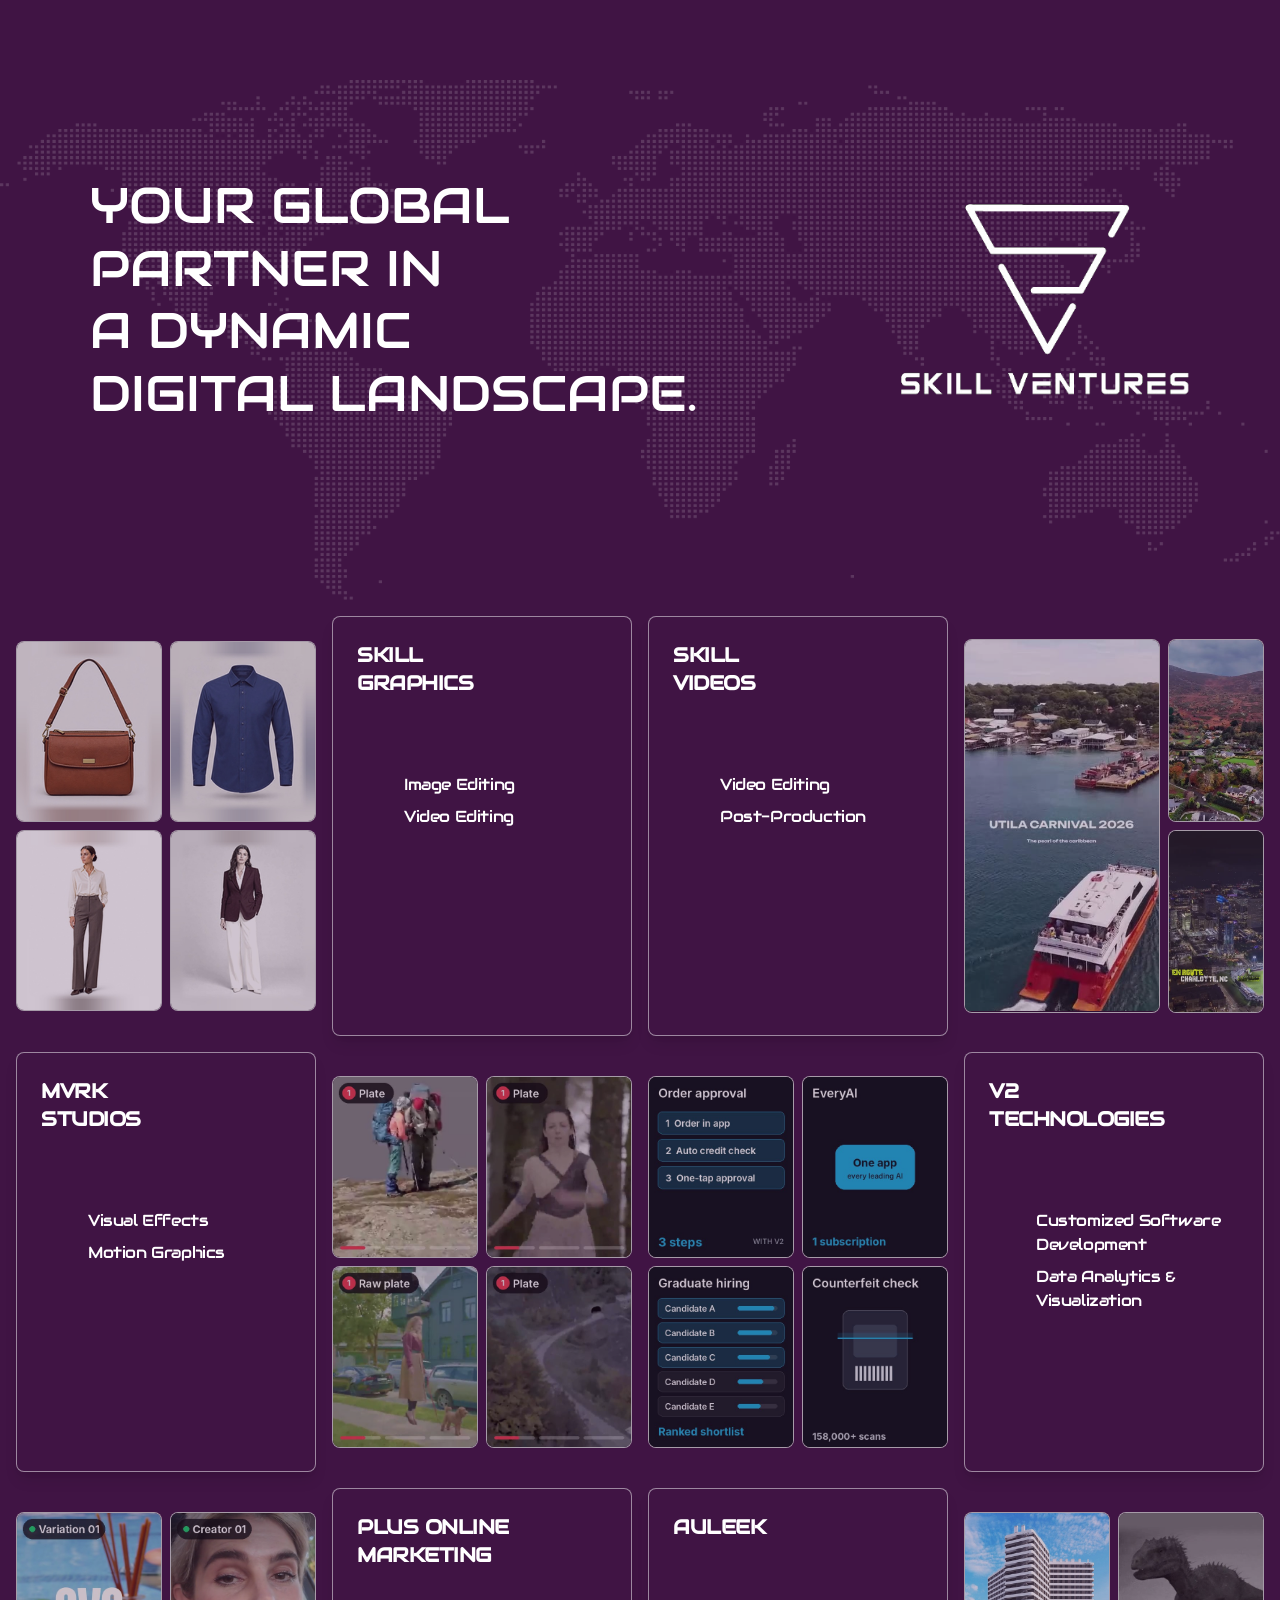
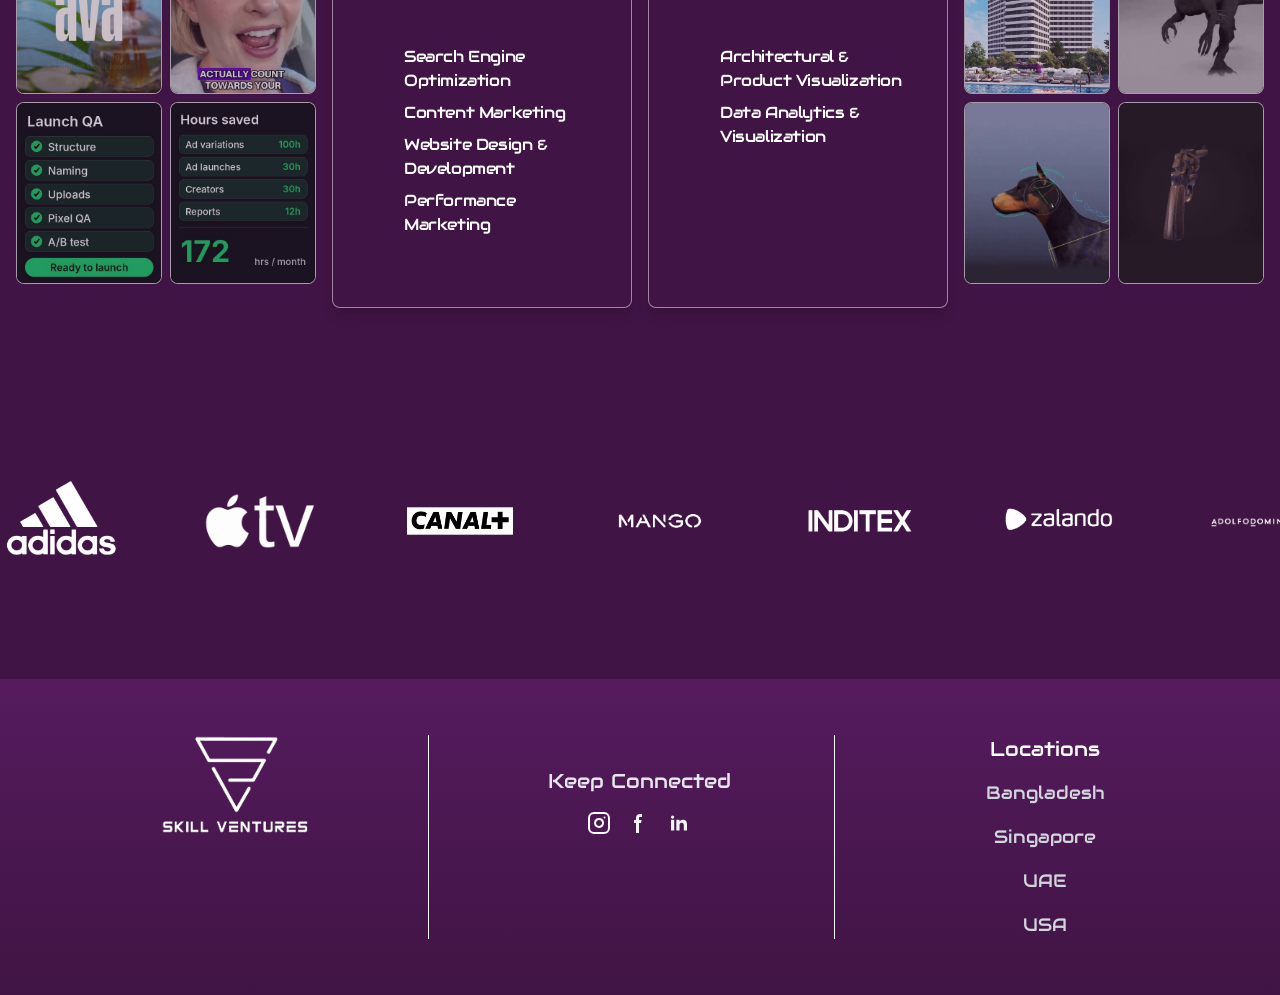
==== commit fed8a840: "Home: align Skill Videos frames with the card height Co-Authored-By: Claude Fable 5.2 <noreply@anthr" ====
--- a/Home.html
+++ b/Home.html
@@ -22,7 +22,7 @@
 .sv-modal{opacity:0;transition:opacity .3s}.sv-modal.sv-in{opacity:1}
 .sv-modal>div{transform:scale(.9);opacity:0;transition:transform .3s,opacity .3s}.sv-modal.sv-in>div{transform:none;opacity:1}
 @media (prefers-reduced-motion:reduce){.sv-mq{animation:none}.sv-modal,.sv-modal>div{transition:none}}
-.sv-grid{max-width:1424px!important}.sv-col{justify-content:center}.sv-mos{display:grid;grid-template-columns:1fr 1fr;gap:8px;width:100%}.sv-tile{position:relative;overflow:hidden;border:1px solid rgba(249,250,251,.6);border-radius:.5rem;background:#2b0d2e}.sv-tile::after{content:"";position:absolute;inset:0;background:rgba(64,20,68,.25);transition:background .3s;pointer-events:none}.sv-tile:hover::after{background:rgba(64,20,68,0)}.sv-media{display:block;width:100%;height:auto;object-fit:cover}.sv-wrap{align-self:center}@media (prefers-reduced-motion:reduce){.sv-tile::after{transition:none}}</style></head><body class="antialiased"><div hidden=""><!--$--><!--/$--></div><main><section class="relative min-h-[600px] flex justify-center items-center "><img alt="Hero Image" loading="lazy" width="1920" height="500" decoding="async" data-nimg="1" class="absolute object-contain h-[600px] w-full -z-10 top-10 " style="color:transparent" src="./uploads/_skill.ventures/public_html/hero.png"/><div class=" w-[1100px] flex flex-col md:flex-row justify-between items-center gap-4 "><h1 class="hidden md:block text-4xl md:text-[50px] text-white text-center md:text-left leading-tight uppercase mb-14 md:mb-0">Your global <br/> partner in <br/> a dynamic <br/>digital landscape.</h1><h1 class="block md:hidden text-4xl md:text-[50px] text-white text-center md:text-left leading-tight uppercase mb-14 md:mb-0 px-8 order-1">Your global partner in a dynamic digital landscape.</h1><div><img alt="Hero Image" loading="lazy" width="500" height="400" decoding="async" data-nimg="1" class="w-full h-[100px] md:h-[200px] mb-12 md:mb-0 object-contain" style="color:transparent" src="./uploads/_skill.ventures/public_html/logo.png"/></div></div></section><div class="sv-grid max-w-[1200px] mx-auto hidden lg:grid grid-cols-1 lg:grid-cols-4 gap-4 p-4 pb-14"><div class="flex flex-col gap-4 sv-col"><div class="sv-mos"><div class="sv-tile"><img alt="Skill Graphics sample" loading="lazy" decoding="async" class="sv-media" style="aspect-ratio:480/597" src="./samples/s_fix.jpg"/></div><div class="sv-tile"><img alt="Skill Graphics sample" loading="lazy" decoding="async" class="sv-media" style="aspect-ratio:480/597" src="./samples/s_ghost.jpg"/></div><div class="sv-tile"><img alt="Skill Graphics sample" loading="lazy" decoding="async" class="sv-media" style="aspect-ratio:480/597" src="./samples/s_ret_fin.jpg"/></div><div class="sv-tile"><img alt="Skill Graphics sample" loading="lazy" decoding="async" class="sv-media" style="aspect-ratio:480/597" src="./samples/s_tryon_m.jpg"/></div></div></div><a href="https://skillgraphics.biz/" target="_blank" rel="noopener noreferrer" class="w-full"><div class="group relative bg-[#401444] border border-gray-50/50 rounded-lg overflow-hidden w-full md:max-w-[400px] p-14 shadow-lg cursor-pointer sv-card sv-short" style="height:420px"><h2 class="absolute top-6 left-6 font-black text-xl text-white tracking-tight uppercase sv-t">Skill <br/> Graphics</h2><div class="absolute left-6 bottom-80 text-md font-bold text-gray-200 z-10 hover:underline sv-l"><span>Visit Site →</span></div><div class="sv-s"><div class="text-white text-[14px] lg:text-[16px] tracking-tight"><div class="flex flex-col gap-2"><p class="">Image Editing</p><p>Video Editing</p></div></div></div></div></a><a href="https://skillvideos.biz/" target="_blank" rel="noopener noreferrer" class="w-full"><div class="group relative bg-[#401444] border border-gray-50/50 rounded-lg overflow-hidden w-full md:max-w-[400px] p-14 shadow-lg cursor-pointer sv-card sv-short" style="height:420px"><h2 class="absolute top-6 left-6 font-black text-xl text-white tracking-tight uppercase sv-t">Skill <br/> Videos</h2><div class="absolute left-6 bottom-80 text-md font-bold text-gray-200 z-10 hover:underline sv-l"><span>Visit Site →</span></div><div class="sv-s"><div class="text-white text-[14px] lg:text-[16px] tracking-tight"><div class="flex flex-col gap-2"><p class="">Video Editing</p><p><span style="white-space:nowrap">Post-Production</span></p></div></div></div></div></a><div class="flex flex-col gap-4 sv-col"><div class="sv-mos"><div class="sv-tile"><video src="./samples/vid_event.mp4" poster="./samples/vid_event.jpg" loop="" muted="" playsinline="" preload="none" aria-label="Skill Videos sample" class="sv-media" style="aspect-ratio:9/16"></video></div><div class="sv-tile"><video src="./samples/vid_re.mp4" poster="./samples/vid_re.jpg" loop="" muted="" playsinline="" preload="none" aria-label="Skill Videos sample" class="sv-media" style="aspect-ratio:9/16"></video></div></div></div><a href="https://mvrk.tv/" target="_blank" rel="noopener noreferrer" class="w-full"><div class="group relative bg-[#401444] border border-gray-50/50 rounded-lg overflow-hidden w-full md:max-w-[400px] p-14 shadow-lg cursor-pointer sv-card sv-short" style="height:420px"><h2 class="absolute top-6 left-6 font-black text-xl text-white tracking-tight uppercase sv-t">MVRK <br/> STUDIOS<!-- --> </h2><div class="absolute left-6 bottom-80 text-md font-bold text-gray-200 z-10 hover:underline sv-l"><span>Visit Site →</span></div><div class="sv-s"><div class="text-white text-[14px] lg:text-[16px] tracking-tight"><div class="flex flex-col gap-2"><p class="">Visual Effects</p><p>Motion Graphics</p></div></div></div></div></a><div class="flex flex-col gap-4 sv-col"><div class="sv-mos"><div class="sv-tile"><video src="./samples/mv2_comp.mp4" poster="./samples/mv2_comp.jpg" loop="" muted="" playsinline="" preload="none" aria-label="MVRK Studios sample" class="sv-media" style="aspect-ratio:4/5"></video></div><div class="sv-tile"><video src="./samples/mv2_roto.mp4" poster="./samples/mv2_roto.jpg" loop="" muted="" playsinline="" preload="none" aria-label="MVRK Studios sample" class="sv-media" style="aspect-ratio:4/5"></video></div><div class="sv-tile"><video src="./samples/mv2_clean.mp4" poster="./samples/mv2_clean.jpg" loop="" muted="" playsinline="" preload="none" aria-label="MVRK Studios sample" class="sv-media" style="aspect-ratio:4/5"></video></div><div class="sv-tile"><video src="./samples/mv2_mm.mp4" poster="./samples/mv2_mm.jpg" loop="" muted="" playsinline="" preload="none" aria-label="MVRK Studios sample" class="sv-media" style="aspect-ratio:4/5"></video></div></div></div><div class="flex flex-col gap-4 sv-col"><div class="sv-mos"><div class="sv-tile"><video src="./samples/v2_flow.mp4" poster="./samples/v2_flow.jpg" loop="" muted="" playsinline="" preload="none" aria-label="V2 Technologies sample" class="sv-media" style="aspect-ratio:4/5"></video></div><div class="sv-tile"><video src="./samples/v2_ai.mp4" poster="./samples/v2_ai.jpg" loop="" muted="" playsinline="" preload="none" aria-label="V2 Technologies sample" class="sv-media" style="aspect-ratio:4/5"></video></div><div class="sv-tile"><video src="./samples/v2_hire.mp4" poster="./samples/v2_hire.jpg" loop="" muted="" playsinline="" preload="none" aria-label="V2 Technologies sample" class="sv-media" style="aspect-ratio:4/5"></video></div><div class="sv-tile"><video src="./samples/v2_fake.mp4" poster="./samples/v2_fake.jpg" loop="" muted="" playsinline="" preload="none" aria-label="V2 Technologies sample" class="sv-media" style="aspect-ratio:4/5"></video></div></div></div><a href="https://v2.ltd/" target="_blank" rel="noopener noreferrer" class="w-full"><div class="group relative bg-[#401444] border border-gray-50/50 rounded-lg overflow-hidden w-full md:max-w-[400px] p-14 shadow-lg cursor-pointer sv-card" style="height:420px"><h2 class="absolute top-6 left-6 font-black text-xl text-white tracking-tight uppercase sv-t">V2 <br/> Technologies</h2><div class="absolute left-6 bottom-80 text-md font-bold text-gray-200 z-10 hover:underline sv-l"><span>Visit Site →</span></div><div class="sv-s"><div class="text-white text-[14px] lg:text-[16px] tracking-tight"><div class="flex flex-col gap-2"><p class="">Customized Software Development</p><p>Data Analytics &amp; Visualization</p></div></div></div></div></a><div class="flex flex-col gap-4 sv-col"><div class="sv-mos"><div class="sv-tile"><video src="./samples/pl_ads.mp4" poster="./samples/pl_ads.jpg" loop="" muted="" playsinline="" preload="none" aria-label="Plus Online Marketing sample" class="sv-media" style="aspect-ratio:4/5"></video></div><div class="sv-tile"><video src="./samples/pl_ugc.mp4" poster="./samples/pl_ugc.jpg" loop="" muted="" playsinline="" preload="none" aria-label="Plus Online Marketing sample" class="sv-media" style="aspect-ratio:4/5"></video></div><div class="sv-tile"><video src="./samples/pl_ops.mp4" poster="./samples/pl_ops.jpg" loop="" muted="" playsinline="" preload="none" aria-label="Plus Online Marketing sample" class="sv-media" style="aspect-ratio:4/5"></video></div><div class="sv-tile"><video src="./samples/pl_hours.mp4" poster="./samples/pl_hours.jpg" loop="" muted="" playsinline="" preload="none" aria-label="Plus Online Marketing sample" class="sv-media" style="aspect-ratio:4/5"></video></div></div></div><a href="https://plusonlinemarketing.com/" target="_blank" rel="noopener noreferrer" class="w-full"><div class="group relative bg-[#401444] border border-gray-50/50 rounded-lg overflow-hidden w-full md:max-w-[400px] p-14 shadow-lg cursor-pointer sv-card sv-large" style="height:420px"><h2 class="absolute top-6 left-6 font-black text-xl text-white tracking-tight uppercase sv-t">PLUS ONLINE <br/> MARKETING</h2><div class="absolute left-6 bottom-80 text-md font-bold text-gray-200 z-10 hover:underline sv-l"><span>Visit Site →</span></div><div class="sv-s"><div class="text-white text-[14px] lg:text-[16px] tracking-tight"><div class="flex flex-col gap-2"><p>Search Engine Optimization</p><p>Content Marketing</p><p>Website Design &amp; Development</p><p>Performance Marketing</p></div></div></div></div></a><a href="https://auleek.com/" target="_blank" rel="noopener noreferrer" class="w-full"><div class="group relative bg-[#401444] border border-gray-50/50 rounded-lg overflow-hidden w-full md:max-w-[400px] p-14 shadow-lg cursor-pointer sv-card" style="height:420px"><h2 class="absolute top-6 left-6 font-black text-xl text-white tracking-tight uppercase sv-t">AULEEK</h2><div class="absolute left-6 bottom-80 text-md font-bold text-gray-200 z-10 hover:underline sv-l"><span>Visit Site →</span></div><div class="sv-s"><div class="text-white text-[14px] lg:text-[16px] tracking-tight"><div class="flex flex-col gap-2"><p class="">Architectural &amp; Product Visualization</p><p>Data Analytics &amp; Visualization</p></div></div></div></div></a><div class="flex flex-col gap-4 sv-col"><div class="sv-mos"><div class="sv-tile"><img alt="AULEEK sample" loading="lazy" decoding="async" class="sv-media" style="aspect-ratio:4/5" src="./samples/al_viz.jpg"/></div><div class="sv-tile"><video src="./samples/al_anim.mp4" poster="./samples/al_anim.jpg" loop="" muted="" playsinline="" preload="none" aria-label="AULEEK sample" class="sv-media" style="aspect-ratio:4/5"></video></div><div class="sv-tile"><video src="./samples/al_rig.mp4" poster="./samples/al_rig.jpg" loop="" muted="" playsinline="" preload="none" aria-label="AULEEK sample" class="sv-media" style="aspect-ratio:4/5"></video></div><div class="sv-tile"><video src="./samples/al_game.mp4" poster="./samples/al_game.jpg" loop="" muted="" playsinline="" preload="none" aria-label="AULEEK sample" class="sv-media" style="aspect-ratio:4/5"></video></div></div></div></div><div class="px-2 block lg:hidden"><div class="grid grid-cols-1 gap-4"><div class="grid grid-cols-2 gap-2"><a href="https://skillgraphics.biz/" target="_blank" rel="noopener noreferrer" class="w-full"><div class="flex flex-col flex-wrap justify-between items-start content-stretch group relative bg-[#401444] border border-gray-50/80 rounded-2xl overflow-hidden p-4 shadow-lg cursor-pointer" style="height:370px"><h2 class="font-black text-[16px] text-white tracking-tight uppercase">Skill <br/> Graphics</h2><span class="text-[14px] font-bold text-gray-200 z-10 hover:underline">Visit Site →</span><div class="text-white text-[14px] font-medium tracking-tight"><p>Image Editing</p><p>Video Editing</p></div></div></a><a href="https://skillvideos.biz/" target="_blank" rel="noopener noreferrer" class="w-full"><div class="flex flex-col flex-wrap justify-between items-start content-stretch group relative bg-[#401444] border border-gray-50/80 rounded-2xl overflow-hidden p-4 shadow-lg cursor-pointer" style="height:370px"><h2 class="font-black text-[16px] text-white tracking-tight uppercase">Skill <br/> Videos</h2><span class="text-[14px] font-bold text-gray-200 z-10 hover:underline">Visit Site →</span><div class="text-white text-[14px] font-medium tracking-tight"><p>Video Editing</p><p><span style="white-space:nowrap">Post-Production</span></p></div></div></a></div><div class="grid grid-cols-2 gap-2"><div class="sv-mos sv-wrap"><div class="sv-tile"><img alt="Skill Graphics sample" loading="lazy" decoding="async" class="sv-media" style="aspect-ratio:480/597" src="./samples/s_fix.jpg"/></div><div class="sv-tile"><img alt="Skill Graphics sample" loading="lazy" decoding="async" class="sv-media" style="aspect-ratio:480/597" src="./samples/s_ghost.jpg"/></div><div class="sv-tile"><img alt="Skill Graphics sample" loading="lazy" decoding="async" class="sv-media" style="aspect-ratio:480/597" src="./samples/s_ret_fin.jpg"/></div><div class="sv-tile"><img alt="Skill Graphics sample" loading="lazy" decoding="async" class="sv-media" style="aspect-ratio:480/597" src="./samples/s_tryon_m.jpg"/></div></div><div class="sv-mos sv-wrap"><div class="sv-tile"><video src="./samples/vid_event.mp4" poster="./samples/vid_event.jpg" loop="" muted="" playsinline="" preload="none" aria-label="Skill Videos sample" class="sv-media" style="aspect-ratio:9/16"></video></div><div class="sv-tile"><video src="./samples/vid_re.mp4" poster="./samples/vid_re.jpg" loop="" muted="" playsinline="" preload="none" aria-label="Skill Videos sample" class="sv-media" style="aspect-ratio:9/16"></video></div></div></div><div class="grid grid-cols-2 gap-2"><div class="flex flex-col gap-2 items-center justify-center"><a href="https://mvrk.tv/" target="_blank" rel="noopener noreferrer" class="w-full"><div class="flex flex-col flex-wrap justify-between items-start content-stretch group relative bg-[#401444] border border-gray-50/80 rounded-2xl overflow-hidden p-4 shadow-lg cursor-pointer" style="height:370px"><h2 class="font-black text-[16px] text-white tracking-tight uppercase">MVRK <br/> STUDIOS<!-- --> </h2><span class="text-[14px] font-bold text-gray-200 z-10 hover:underline">Visit Site →</span><div class="text-white text-[14px] font-medium tracking-tight"><p>Visual Effects</p><p>Motion Graphics</p></div></div></a><div class="sv-mos"><div class="sv-tile"><video src="./samples/mv2_comp.mp4" poster="./samples/mv2_comp.jpg" loop="" muted="" playsinline="" preload="none" aria-label="MVRK Studios sample" class="sv-media" style="aspect-ratio:4/5"></video></div><div class="sv-tile"><video src="./samples/mv2_roto.mp4" poster="./samples/mv2_roto.jpg" loop="" muted="" playsinline="" preload="none" aria-label="MVRK Studios sample" class="sv-media" style="aspect-ratio:4/5"></video></div><div class="sv-tile"><video src="./samples/mv2_clean.mp4" poster="./samples/mv2_clean.jpg" loop="" muted="" playsinline="" preload="none" aria-label="MVRK Studios sample" class="sv-media" style="aspect-ratio:4/5"></video></div><div class="sv-tile"><video src="./samples/mv2_mm.mp4" poster="./samples/mv2_mm.jpg" loop="" muted="" playsinline="" preload="none" aria-label="MVRK Studios sample" class="sv-media" style="aspect-ratio:4/5"></video></div></div></div><div class="flex flex-col gap-2 items-center justify-center"><div class="sv-mos sv-wrap"><div class="sv-tile"><video src="./samples/v2_flow.mp4" poster="./samples/v2_flow.jpg" loop="" muted="" playsinline="" preload="none" aria-label="V2 Technologies sample" class="sv-media" style="aspect-ratio:4/5"></video></div><div class="sv-tile"><video src="./samples/v2_ai.mp4" poster="./samples/v2_ai.jpg" loop="" muted="" playsinline="" preload="none" aria-label="V2 Technologies sample" class="sv-media" style="aspect-ratio:4/5"></video></div><div class="sv-tile"><video src="./samples/v2_hire.mp4" poster="./samples/v2_hire.jpg" loop="" muted="" playsinline="" preload="none" aria-label="V2 Technologies sample" class="sv-media" style="aspect-ratio:4/5"></video></div><div class="sv-tile"><video src="./samples/v2_fake.mp4" poster="./samples/v2_fake.jpg" loop="" muted="" playsinline="" preload="none" aria-label="V2 Technologies sample" class="sv-media" style="aspect-ratio:4/5"></video></div></div><a href="https://v2.ltd/" target="_blank" rel="noopener noreferrer" class="w-full"><div class="flex flex-col flex-wrap justify-between items-start content-stretch group relative bg-[#401444] border border-gray-50/80 rounded-2xl overflow-hidden p-4 shadow-lg cursor-pointer" style="height:370px"><h2 class="font-black text-[16px] text-white tracking-tight uppercase">V2 <br/> Technologies</h2><span class="text-[14px] font-bold text-gray-200 z-10 hover:underline">Visit Site →</span><div class="text-white text-[14px] font-medium tracking-tight"><p>Customized Software <br/> Development</p><p>Data Analytics &amp; <br/> Visualization</p></div></div></a></div></div><div class="grid grid-cols-2 gap-2"><div class="flex flex-col gap-2 items-center justify-center"><a href="https://plusonlinemarketing.com/" target="_blank" rel="noopener noreferrer" class="w-full"><div class="flex flex-col flex-wrap justify-between items-start content-stretch group relative bg-[#401444] border border-gray-50/80 rounded-2xl overflow-hidden p-4 shadow-lg cursor-pointer" style="height:370px"><h2 class="font-black text-[16px] text-white tracking-tight uppercase">PLUS ONLINE <br/> MARKETING</h2><span class="text-[14px] font-bold text-gray-200 z-10 hover:underline">Visit Site →</span><div class="text-white text-[14px] font-medium tracking-tight"><p>Search Engine Optimization</p><p>Content Marketing</p><p class="transition-all duration-700 ease-out delay-200 group-hover:translate-y-0">Website Design &amp; Development</p><p class="transition-all duration-700 ease-out delay-200 group-hover:translate-y-0">Performance Marketing</p></div></div></a><div class="sv-mos sv-wrap"><div class="sv-tile"><video src="./samples/pl_ads.mp4" poster="./samples/pl_ads.jpg" loop="" muted="" playsinline="" preload="none" aria-label="Plus Online Marketing sample" class="sv-media" style="aspect-ratio:4/5"></video></div><div class="sv-tile"><video src="./samples/pl_ugc.mp4" poster="./samples/pl_ugc.jpg" loop="" muted="" playsinline="" preload="none" aria-label="Plus Online Marketing sample" class="sv-media" style="aspect-ratio:4/5"></video></div><div class="sv-tile"><video src="./samples/pl_ops.mp4" poster="./samples/pl_ops.jpg" loop="" muted="" playsinline="" preload="none" aria-label="Plus Online Marketing sample" class="sv-media" style="aspect-ratio:4/5"></video></div><div class="sv-tile"><video src="./samples/pl_hours.mp4" poster="./samples/pl_hours.jpg" loop="" muted="" playsinline="" preload="none" aria-label="Plus Online Marketing sample" class="sv-media" style="aspect-ratio:4/5"></video></div></div></div><div class="flex flex-col gap-2 items-center justify-center"><div class="sv-mos sv-wrap"><div class="sv-tile"><img alt="AULEEK sample" loading="lazy" decoding="async" class="sv-media" style="aspect-ratio:4/5" src="./samples/al_viz.jpg"/></div><div class="sv-tile"><video src="./samples/al_anim.mp4" poster="./samples/al_anim.jpg" loop="" muted="" playsinline="" preload="none" aria-label="AULEEK sample" class="sv-media" style="aspect-ratio:4/5"></video></div><div class="sv-tile"><video src="./samples/al_rig.mp4" poster="./samples/al_rig.jpg" loop="" muted="" playsinline="" preload="none" aria-label="AULEEK sample" class="sv-media" style="aspect-ratio:4/5"></video></div><div class="sv-tile"><video src="./samples/al_game.mp4" poster="./samples/al_game.jpg" loop="" muted="" playsinline="" preload="none" aria-label="AULEEK sample" class="sv-media" style="aspect-ratio:4/5"></video></div></div><a href="https://auleek.com/" target="_blank" rel="noopener noreferrer" class="w-full"><div class="flex flex-col flex-wrap justify-between items-start content-stretch group relative bg-[#401444] border border-gray-50/80 rounded-2xl overflow-hidden p-4 shadow-lg cursor-pointer" style="height:370px"><h2 class="font-black text-[16px] text-white tracking-tight uppercase">AULEEK</h2><span class="text-[14px] font-bold text-gray-200 z-10 hover:underline">Visit Site →</span><div class="text-white text-[14px] font-medium tracking-tight"><p>Architectural &amp; <br/>Product Visualization</p><p class="transition-all duration-700 ease-out delay-200 group-hover:translate-y-0">Data Analytics &amp; <br/> Visualization</p></div></div></a></div></div></div></div><div class="min-h-[300px] flex items-center justify-center"><div class="flex my-24 overflow-hidden"><div class="flex flex-shrink-0 sv-mq"><img alt="marqueImg0" loading="lazy" width="200" height="200" decoding="async" data-nimg="1" class="object-contain pr-20" style="color:transparent" src="./uploads/_skill.ventures/public_html/slider/1.png"/><img alt="marqueImg1" loading="lazy" width="200" height="200" decoding="async" data-nimg="1" class="object-contain pr-20" style="color:transparent" src="./uploads/_skill.ventures/public_html/slider/2.png"/><img alt="marqueImg2" loading="lazy" width="200" height="200" decoding="async" data-nimg="1" class="object-contain pr-20" style="color:transparent" src="./uploads/_skill.ventures/public_html/slider/3.png"/><img alt="marqueImg3" loading="lazy" width="200" height="200" decoding="async" data-nimg="1" class="object-contain pr-20" style="color:transparent" src="./uploads/_skill.ventures/public_html/slider/5.png"/><img alt="marqueImg4" loading="lazy" width="200" height="200" decoding="async" data-nimg="1" class="object-contain pr-20" style="color:transparent" src="./uploads/_skill.ventures/public_html/slider/6.png"/><img alt="marqueImg5" loading="lazy" width="200" height="200" decoding="async" data-nimg="1" class="object-contain pr-20" style="color:transparent" src="./uploads/_skill.ventures/public_html/slider/7.png"/><img alt="marqueImg6" loading="lazy" width="200" height="200" decoding="async" data-nimg="1" class="object-contain pr-20" style="color:transparent" src="./uploads/_skill.ventures/public_html/slider/8.png"/><img alt="marqueImg7" loading="lazy" width="200" height="200" decoding="async" data-nimg="1" class="object-contain pr-20" style="color:transparent" src="./uploads/_skill.ventures/public_html/slider/9.png"/><img alt="marqueImg8" loading="lazy" width="200" height="200" decoding="async" data-nimg="1" class="object-contain pr-20" style="color:transparent" src="./uploads/_skill.ventures/public_html/slider/10.png"/><img alt="marqueImg9" loading="lazy" width="200" height="200" decoding="async" data-nimg="1" class="object-contain pr-20" style="color:transparent" src="./uploads/_skill.ventures/public_html/slider/11.png"/><img alt="marqueImg10" loading="lazy" width="200" height="200" decoding="async" data-nimg="1" class="object-contain pr-20" style="color:transparent" src="./uploads/_skill.ventures/public_html/slider/12.png"/><img alt="marqueImg11" loading="lazy" width="200" height="200" decoding="async" data-nimg="1" class="object-contain pr-20" style="color:transparent" src="./uploads/_skill.ventures/public_html/slider/13.png"/></div><div class="flex flex-shrink-0 sv-mq"><img alt="marqueImg0" loading="lazy" width="200" height="200" decoding="async" data-nimg="1" class="object-contain pr-20" style="color:transparent" src="./uploads/_skill.ventures/public_html/slider/1.png"/><img alt="marqueImg1" loading="lazy" width="200" height="200" decoding="async" data-nimg="1" class="object-contain pr-20" style="color:transparent" src="./uploads/_skill.ventures/public_html/slider/2.png"/><img alt="marqueImg2" loading="lazy" width="200" height="200" decoding="async" data-nimg="1" class="object-contain pr-20" style="color:transparent" src="./uploads/_skill.ventures/public_html/slider/3.png"/><img alt="marqueImg3" loading="lazy" width="200" height="200" decoding="async" data-nimg="1" class="object-contain pr-20" style="color:transparent" src="./uploads/_skill.ventures/public_html/slider/5.png"/><img alt="marqueImg4" loading="lazy" width="200" height="200" decoding="async" data-nimg="1" class="object-contain pr-20" style="color:transparent" src="./uploads/_skill.ventures/public_html/slider/6.png"/><img alt="marqueImg5" loading="lazy" width="200" height="200" decoding="async" data-nimg="1" class="object-contain pr-20" style="color:transparent" src="./uploads/_skill.ventures/public_html/slider/7.png"/><img alt="marqueImg6" loading="lazy" width="200" height="200" decoding="async" data-nimg="1" class="object-contain pr-20" style="color:transparent" src="./uploads/_skill.ventures/public_html/slider/8.png"/><img alt="marqueImg7" loading="lazy" width="200" height="200" decoding="async" data-nimg="1" class="object-contain pr-20" style="color:transparent" src="./uploads/_skill.ventures/public_html/slider/9.png"/><img alt="marqueImg8" loading="lazy" width="200" height="200" decoding="async" data-nimg="1" class="object-contain pr-20" style="color:transparent" src="./uploads/_skill.ventures/public_html/slider/10.png"/><img alt="marqueImg9" loading="lazy" width="200" height="200" decoding="async" data-nimg="1" class="object-contain pr-20" style="color:transparent" src="./uploads/_skill.ventures/public_html/slider/11.png"/><img alt="marqueImg10" loading="lazy" width="200" height="200" decoding="async" data-nimg="1" class="object-contain pr-20" style="color:transparent" src="./uploads/_skill.ventures/public_html/slider/12.png"/><img alt="marqueImg11" loading="lazy" width="200" height="200" decoding="async" data-nimg="1" class="object-contain pr-20" style="color:transparent" src="./uploads/_skill.ventures/public_html/slider/13.png"/></div></div></div><!--$--><!--/$--><footer class="flex justify-center items-center py-14 px-4 bg-gradient-to-b from-[#551b5e] to-[#401444] text-white"><div class="max-w-[1200px] grid grid-cols-1 md:grid-cols-3 gap-4"><div class="border-0 md:border-r border-gray-100"><img alt="Hero Image" loading="lazy" width="500" height="200" decoding="async" data-nimg="1" class="h-[100px] object-contain" style="color:transparent" src="./uploads/_skill.ventures/public_html/logo.png"/></div><div class="text-center border-0 md:border-r border-gray-100 mb-14 md:mb-0"><h2 class="font-medium text-gray-200 text-xl mt-8">Keep Connected</h2><div class="flex items-center justify-center gap-4 mt-4"><a target="_blank" href="https://www.instagram.com/skillventures.sv?igsh=M3BwMGJlN2JtbHNt"><svg xmlns="http://www.w3.org/2000/svg" width="24" height="24" viewBox="0 0 24 24" fill="none" stroke="currentColor" stroke-width="2" stroke-linecap="round" stroke-linejoin="round" class="lucide lucide-instagram-icon lucide-instagram"><rect width="20" height="20" x="2" y="2" rx="5" ry="5"></rect><path d="M16 11.37A4 4 0 1 1 12.63 8 4 4 0 0 1 16 11.37z"></path><line x1="17.5" x2="17.51" y1="6.5" y2="6.5"></line></svg></a><a target="_blank" href="https://www.facebook.com/share/162M9BS4Bq/"><svg class="w-6 h-6 text-gray-100 dark:text-white" aria-hidden="true" xmlns="http://www.w3.org/2000/svg" width="24" height="24" fill="currentColor" viewBox="0 0 24 24"><path fill-rule="evenodd" d="M13.135 6H15V3h-1.865a4.147 4.147 0 0 0-4.142 4.142V9H7v3h2v9.938h3V12h2.021l.592-3H12V6.591A.6.6 0 0 1 12.592 6h.543Z" clip-rule="evenodd"></path></svg></a><a target="_blank" href="https://www.linkedin.com/company/skill-ventures/?viewAsMember=true"><svg class="w-6 h-6 text-gray-100 dark:text-white" aria-hidden="true" xmlns="http://www.w3.org/2000/svg" width="24" height="24" fill="currentColor" viewBox="0 0 24 24"><path fill-rule="evenodd" d="M12.51 8.796v1.697a3.738 3.738 0 0 1 3.288-1.684c3.455 0 4.202 2.16 4.202 4.97V19.5h-3.2v-5.072c0-1.21-.244-2.766-2.128-2.766-1.827 0-2.139 1.317-2.139 2.676V19.5h-3.19V8.796h3.168ZM7.2 6.106a1.61 1.61 0 0 1-.988 1.483 1.595 1.595 0 0 1-1.743-.348A1.607 1.607 0 0 1 5.6 4.5a1.601 1.601 0 0 1 1.6 1.606Z" clip-rule="evenodd"></path><path d="M7.2 8.809H4V19.5h3.2V8.809Z"></path></svg></a></div></div><div class=""><h2 class="font-medium text-xl text-center">Locations</h2><div class="flex flex-col items-center justify-center gap-4 mt-4"><a data-tooltip-id="bangladesh-tooltip" data-tooltip-place="right" class="text-gray-300 text-lg hover:text-xl hover:underline hover:text-white transition-all duration-100 sv-loc" tabindex="0">Bangladesh<span class="sv-tip" role="tooltip"><span>House#112</span><span>Road#06</span><span>Mohakhali DOHS</span><span>Dhaka, Bangladesh</span></span></a><a data-tooltip-id="singapore-tooltip" data-tooltip-place="right" class="text-gray-300 text-lg hover:text-xl hover:underline hover:text-white transition-all duration-100 sv-loc" tabindex="0">Singapore<span class="sv-tip" role="tooltip"><span>151 Chin Swee Road,</span><span>#02-24 Manhattan House,</span><span>169876</span></span></a><a data-tooltip-id="uae-tooltip" data-tooltip-place="right" class="text-gray-300 text-lg hover:text-xl hover:underline hover:text-white transition-all duration-100 sv-loc" tabindex="0">UAE<span class="sv-tip" role="tooltip"><span>Business Center</span><span>Sharjah Publishing City Free Zone,</span><span>United Arab Emirates</span></span></a> <a data-tooltip-id="usa-tooltip" data-tooltip-place="right" class="text-gray-300 text-lg hover:text-xl hover:underline hover:text-white transition-all duration-100 sv-loc" tabindex="0">USA<span class="sv-tip" role="tooltip"><span>2248 Broadway,</span><span>#1619 NY 10024,</span><span>New York</span></span></a></div> </div></div></footer></main><script>(function(){
+.sv-grid{max-width:1424px!important}.sv-col{justify-content:center}.sv-mos{display:grid;grid-template-columns:1fr 1fr;gap:8px;width:100%}.sv-tile{position:relative;overflow:hidden;border:1px solid rgba(249,250,251,.6);border-radius:.5rem;background:#2b0d2e}.sv-tile::after{content:"";position:absolute;inset:0;background:rgba(64,20,68,.25);transition:background .3s;pointer-events:none}.sv-tile:hover::after{background:rgba(64,20,68,0)}.sv-media{display:block;width:100%;height:auto;object-fit:cover}.sv-reels{grid-template-columns:2.03fr 1fr;grid-template-rows:1fr 1fr;aspect-ratio:334/415.5}.sv-reels .sv-tile{min-height:0;min-width:0}.sv-reels .sv-big{grid-row:span 2}.sv-reels .sv-media{height:100%}.sv-wrap{align-self:center}@media (prefers-reduced-motion:reduce){.sv-tile::after{transition:none}}</style></head><body class="antialiased"><div hidden=""><!--$--><!--/$--></div><main><section class="relative min-h-[600px] flex justify-center items-center "><img alt="Hero Image" loading="lazy" width="1920" height="500" decoding="async" data-nimg="1" class="absolute object-contain h-[600px] w-full -z-10 top-10 " style="color:transparent" src="./uploads/_skill.ventures/public_html/hero.png"/><div class=" w-[1100px] flex flex-col md:flex-row justify-between items-center gap-4 "><h1 class="hidden md:block text-4xl md:text-[50px] text-white text-center md:text-left leading-tight uppercase mb-14 md:mb-0">Your global <br/> partner in <br/> a dynamic <br/>digital landscape.</h1><h1 class="block md:hidden text-4xl md:text-[50px] text-white text-center md:text-left leading-tight uppercase mb-14 md:mb-0 px-8 order-1">Your global partner in a dynamic digital landscape.</h1><div><img alt="Hero Image" loading="lazy" width="500" height="400" decoding="async" data-nimg="1" class="w-full h-[100px] md:h-[200px] mb-12 md:mb-0 object-contain" style="color:transparent" src="./uploads/_skill.ventures/public_html/logo.png"/></div></div></section><div class="sv-grid max-w-[1200px] mx-auto hidden lg:grid grid-cols-1 lg:grid-cols-4 gap-4 p-4 pb-14"><div class="flex flex-col gap-4 sv-col"><div class="sv-mos"><div class="sv-tile"><img alt="Skill Graphics sample" loading="lazy" decoding="async" class="sv-media" style="aspect-ratio:480/597" src="./samples/s_fix.jpg"/></div><div class="sv-tile"><img alt="Skill Graphics sample" loading="lazy" decoding="async" class="sv-media" style="aspect-ratio:480/597" src="./samples/s_ghost.jpg"/></div><div class="sv-tile"><img alt="Skill Graphics sample" loading="lazy" decoding="async" class="sv-media" style="aspect-ratio:480/597" src="./samples/s_ret_fin.jpg"/></div><div class="sv-tile"><img alt="Skill Graphics sample" loading="lazy" decoding="async" class="sv-media" style="aspect-ratio:480/597" src="./samples/s_tryon_m.jpg"/></div></div></div><a href="https://skillgraphics.biz/" target="_blank" rel="noopener noreferrer" class="w-full"><div class="group relative bg-[#401444] border border-gray-50/50 rounded-lg overflow-hidden w-full md:max-w-[400px] p-14 shadow-lg cursor-pointer sv-card sv-short" style="height:420px"><h2 class="absolute top-6 left-6 font-black text-xl text-white tracking-tight uppercase sv-t">Skill <br/> Graphics</h2><div class="absolute left-6 bottom-80 text-md font-bold text-gray-200 z-10 hover:underline sv-l"><span>Visit Site →</span></div><div class="sv-s"><div class="text-white text-[14px] lg:text-[16px] tracking-tight"><div class="flex flex-col gap-2"><p class="">Image Editing</p><p>Video Editing</p></div></div></div></div></a><a href="https://skillvideos.biz/" target="_blank" rel="noopener noreferrer" class="w-full"><div class="group relative bg-[#401444] border border-gray-50/50 rounded-lg overflow-hidden w-full md:max-w-[400px] p-14 shadow-lg cursor-pointer sv-card sv-short" style="height:420px"><h2 class="absolute top-6 left-6 font-black text-xl text-white tracking-tight uppercase sv-t">Skill <br/> Videos</h2><div class="absolute left-6 bottom-80 text-md font-bold text-gray-200 z-10 hover:underline sv-l"><span>Visit Site →</span></div><div class="sv-s"><div class="text-white text-[14px] lg:text-[16px] tracking-tight"><div class="flex flex-col gap-2"><p class="">Video Editing</p><p><span style="white-space:nowrap">Post-Production</span></p></div></div></div></div></a><div class="flex flex-col gap-4 sv-col"><div class="sv-mos sv-reels"><div class="sv-tile sv-big"><video src="./samples/vid_event.mp4" poster="./samples/vid_event.jpg" loop="" muted="" playsinline="" preload="none" aria-label="Skill Videos sample" class="sv-media"></video></div><div class="sv-tile"><video src="./samples/vid_re.mp4" poster="./samples/vid_re.jpg" loop="" muted="" playsinline="" preload="none" aria-label="Skill Videos sample" class="sv-media"></video></div><div class="sv-tile"><video src="./samples/vid_reels.mp4" poster="./samples/vid_reels.jpg" loop="" muted="" playsinline="" preload="none" aria-label="Skill Videos sample" class="sv-media"></video></div></div></div><a href="https://mvrk.tv/" target="_blank" rel="noopener noreferrer" class="w-full"><div class="group relative bg-[#401444] border border-gray-50/50 rounded-lg overflow-hidden w-full md:max-w-[400px] p-14 shadow-lg cursor-pointer sv-card sv-short" style="height:420px"><h2 class="absolute top-6 left-6 font-black text-xl text-white tracking-tight uppercase sv-t">MVRK <br/> STUDIOS<!-- --> </h2><div class="absolute left-6 bottom-80 text-md font-bold text-gray-200 z-10 hover:underline sv-l"><span>Visit Site →</span></div><div class="sv-s"><div class="text-white text-[14px] lg:text-[16px] tracking-tight"><div class="flex flex-col gap-2"><p class="">Visual Effects</p><p>Motion Graphics</p></div></div></div></div></a><div class="flex flex-col gap-4 sv-col"><div class="sv-mos"><div class="sv-tile"><video src="./samples/mv2_comp.mp4" poster="./samples/mv2_comp.jpg" loop="" muted="" playsinline="" preload="none" aria-label="MVRK Studios sample" class="sv-media" style="aspect-ratio:4/5"></video></div><div class="sv-tile"><video src="./samples/mv2_roto.mp4" poster="./samples/mv2_roto.jpg" loop="" muted="" playsinline="" preload="none" aria-label="MVRK Studios sample" class="sv-media" style="aspect-ratio:4/5"></video></div><div class="sv-tile"><video src="./samples/mv2_clean.mp4" poster="./samples/mv2_clean.jpg" loop="" muted="" playsinline="" preload="none" aria-label="MVRK Studios sample" class="sv-media" style="aspect-ratio:4/5"></video></div><div class="sv-tile"><video src="./samples/mv2_mm.mp4" poster="./samples/mv2_mm.jpg" loop="" muted="" playsinline="" preload="none" aria-label="MVRK Studios sample" class="sv-media" style="aspect-ratio:4/5"></video></div></div></div><div class="flex flex-col gap-4 sv-col"><div class="sv-mos"><div class="sv-tile"><video src="./samples/v2_flow.mp4" poster="./samples/v2_flow.jpg" loop="" muted="" playsinline="" preload="none" aria-label="V2 Technologies sample" class="sv-media" style="aspect-ratio:4/5"></video></div><div class="sv-tile"><video src="./samples/v2_ai.mp4" poster="./samples/v2_ai.jpg" loop="" muted="" playsinline="" preload="none" aria-label="V2 Technologies sample" class="sv-media" style="aspect-ratio:4/5"></video></div><div class="sv-tile"><video src="./samples/v2_hire.mp4" poster="./samples/v2_hire.jpg" loop="" muted="" playsinline="" preload="none" aria-label="V2 Technologies sample" class="sv-media" style="aspect-ratio:4/5"></video></div><div class="sv-tile"><video src="./samples/v2_fake.mp4" poster="./samples/v2_fake.jpg" loop="" muted="" playsinline="" preload="none" aria-label="V2 Technologies sample" class="sv-media" style="aspect-ratio:4/5"></video></div></div></div><a href="https://v2.ltd/" target="_blank" rel="noopener noreferrer" class="w-full"><div class="group relative bg-[#401444] border border-gray-50/50 rounded-lg overflow-hidden w-full md:max-w-[400px] p-14 shadow-lg cursor-pointer sv-card" style="height:420px"><h2 class="absolute top-6 left-6 font-black text-xl text-white tracking-tight uppercase sv-t">V2 <br/> Technologies</h2><div class="absolute left-6 bottom-80 text-md font-bold text-gray-200 z-10 hover:underline sv-l"><span>Visit Site →</span></div><div class="sv-s"><div class="text-white text-[14px] lg:text-[16px] tracking-tight"><div class="flex flex-col gap-2"><p class="">Customized Software Development</p><p>Data Analytics &amp; Visualization</p></div></div></div></div></a><div class="flex flex-col gap-4 sv-col"><div class="sv-mos"><div class="sv-tile"><video src="./samples/pl_ads.mp4" poster="./samples/pl_ads.jpg" loop="" muted="" playsinline="" preload="none" aria-label="Plus Online Marketing sample" class="sv-media" style="aspect-ratio:4/5"></video></div><div class="sv-tile"><video src="./samples/pl_ugc.mp4" poster="./samples/pl_ugc.jpg" loop="" muted="" playsinline="" preload="none" aria-label="Plus Online Marketing sample" class="sv-media" style="aspect-ratio:4/5"></video></div><div class="sv-tile"><video src="./samples/pl_ops.mp4" poster="./samples/pl_ops.jpg" loop="" muted="" playsinline="" preload="none" aria-label="Plus Online Marketing sample" class="sv-media" style="aspect-ratio:4/5"></video></div><div class="sv-tile"><video src="./samples/pl_hours.mp4" poster="./samples/pl_hours.jpg" loop="" muted="" playsinline="" preload="none" aria-label="Plus Online Marketing sample" class="sv-media" style="aspect-ratio:4/5"></video></div></div></div><a href="https://plusonlinemarketing.com/" target="_blank" rel="noopener noreferrer" class="w-full"><div class="group relative bg-[#401444] border border-gray-50/50 rounded-lg overflow-hidden w-full md:max-w-[400px] p-14 shadow-lg cursor-pointer sv-card sv-large" style="height:420px"><h2 class="absolute top-6 left-6 font-black text-xl text-white tracking-tight uppercase sv-t">PLUS ONLINE <br/> MARKETING</h2><div class="absolute left-6 bottom-80 text-md font-bold text-gray-200 z-10 hover:underline sv-l"><span>Visit Site →</span></div><div class="sv-s"><div class="text-white text-[14px] lg:text-[16px] tracking-tight"><div class="flex flex-col gap-2"><p>Search Engine Optimization</p><p>Content Marketing</p><p>Website Design &amp; Development</p><p>Performance Marketing</p></div></div></div></div></a><a href="https://auleek.com/" target="_blank" rel="noopener noreferrer" class="w-full"><div class="group relative bg-[#401444] border border-gray-50/50 rounded-lg overflow-hidden w-full md:max-w-[400px] p-14 shadow-lg cursor-pointer sv-card" style="height:420px"><h2 class="absolute top-6 left-6 font-black text-xl text-white tracking-tight uppercase sv-t">AULEEK</h2><div class="absolute left-6 bottom-80 text-md font-bold text-gray-200 z-10 hover:underline sv-l"><span>Visit Site →</span></div><div class="sv-s"><div class="text-white text-[14px] lg:text-[16px] tracking-tight"><div class="flex flex-col gap-2"><p class="">Architectural &amp; Product Visualization</p><p>Data Analytics &amp; Visualization</p></div></div></div></div></a><div class="flex flex-col gap-4 sv-col"><div class="sv-mos"><div class="sv-tile"><img alt="AULEEK sample" loading="lazy" decoding="async" class="sv-media" style="aspect-ratio:4/5" src="./samples/al_viz.jpg"/></div><div class="sv-tile"><video src="./samples/al_anim.mp4" poster="./samples/al_anim.jpg" loop="" muted="" playsinline="" preload="none" aria-label="AULEEK sample" class="sv-media" style="aspect-ratio:4/5"></video></div><div class="sv-tile"><video src="./samples/al_rig.mp4" poster="./samples/al_rig.jpg" loop="" muted="" playsinline="" preload="none" aria-label="AULEEK sample" class="sv-media" style="aspect-ratio:4/5"></video></div><div class="sv-tile"><video src="./samples/al_game.mp4" poster="./samples/al_game.jpg" loop="" muted="" playsinline="" preload="none" aria-label="AULEEK sample" class="sv-media" style="aspect-ratio:4/5"></video></div></div></div></div><div class="px-2 block lg:hidden"><div class="grid grid-cols-1 gap-4"><div class="grid grid-cols-2 gap-2"><a href="https://skillgraphics.biz/" target="_blank" rel="noopener noreferrer" class="w-full"><div class="flex flex-col flex-wrap justify-between items-start content-stretch group relative bg-[#401444] border border-gray-50/80 rounded-2xl overflow-hidden p-4 shadow-lg cursor-pointer" style="height:370px"><h2 class="font-black text-[16px] text-white tracking-tight uppercase">Skill <br/> Graphics</h2><span class="text-[14px] font-bold text-gray-200 z-10 hover:underline">Visit Site →</span><div class="text-white text-[14px] font-medium tracking-tight"><p>Image Editing</p><p>Video Editing</p></div></div></a><a href="https://skillvideos.biz/" target="_blank" rel="noopener noreferrer" class="w-full"><div class="flex flex-col flex-wrap justify-between items-start content-stretch group relative bg-[#401444] border border-gray-50/80 rounded-2xl overflow-hidden p-4 shadow-lg cursor-pointer" style="height:370px"><h2 class="font-black text-[16px] text-white tracking-tight uppercase">Skill <br/> Videos</h2><span class="text-[14px] font-bold text-gray-200 z-10 hover:underline">Visit Site →</span><div class="text-white text-[14px] font-medium tracking-tight"><p>Video Editing</p><p><span style="white-space:nowrap">Post-Production</span></p></div></div></a></div><div class="grid grid-cols-2 gap-2"><div class="sv-mos sv-wrap"><div class="sv-tile"><img alt="Skill Graphics sample" loading="lazy" decoding="async" class="sv-media" style="aspect-ratio:480/597" src="./samples/s_fix.jpg"/></div><div class="sv-tile"><img alt="Skill Graphics sample" loading="lazy" decoding="async" class="sv-media" style="aspect-ratio:480/597" src="./samples/s_ghost.jpg"/></div><div class="sv-tile"><img alt="Skill Graphics sample" loading="lazy" decoding="async" class="sv-media" style="aspect-ratio:480/597" src="./samples/s_ret_fin.jpg"/></div><div class="sv-tile"><img alt="Skill Graphics sample" loading="lazy" decoding="async" class="sv-media" style="aspect-ratio:480/597" src="./samples/s_tryon_m.jpg"/></div></div><div class="sv-mos sv-reels sv-wrap"><div class="sv-tile sv-big"><video src="./samples/vid_event.mp4" poster="./samples/vid_event.jpg" loop="" muted="" playsinline="" preload="none" aria-label="Skill Videos sample" class="sv-media"></video></div><div class="sv-tile"><video src="./samples/vid_re.mp4" poster="./samples/vid_re.jpg" loop="" muted="" playsinline="" preload="none" aria-label="Skill Videos sample" class="sv-media"></video></div><div class="sv-tile"><video src="./samples/vid_reels.mp4" poster="./samples/vid_reels.jpg" loop="" muted="" playsinline="" preload="none" aria-label="Skill Videos sample" class="sv-media"></video></div></div></div><div class="grid grid-cols-2 gap-2"><div class="flex flex-col gap-2 items-center justify-center"><a href="https://mvrk.tv/" target="_blank" rel="noopener noreferrer" class="w-full"><div class="flex flex-col flex-wrap justify-between items-start content-stretch group relative bg-[#401444] border border-gray-50/80 rounded-2xl overflow-hidden p-4 shadow-lg cursor-pointer" style="height:370px"><h2 class="font-black text-[16px] text-white tracking-tight uppercase">MVRK <br/> STUDIOS<!-- --> </h2><span class="text-[14px] font-bold text-gray-200 z-10 hover:underline">Visit Site →</span><div class="text-white text-[14px] font-medium tracking-tight"><p>Visual Effects</p><p>Motion Graphics</p></div></div></a><div class="sv-mos"><div class="sv-tile"><video src="./samples/mv2_comp.mp4" poster="./samples/mv2_comp.jpg" loop="" muted="" playsinline="" preload="none" aria-label="MVRK Studios sample" class="sv-media" style="aspect-ratio:4/5"></video></div><div class="sv-tile"><video src="./samples/mv2_roto.mp4" poster="./samples/mv2_roto.jpg" loop="" muted="" playsinline="" preload="none" aria-label="MVRK Studios sample" class="sv-media" style="aspect-ratio:4/5"></video></div><div class="sv-tile"><video src="./samples/mv2_clean.mp4" poster="./samples/mv2_clean.jpg" loop="" muted="" playsinline="" preload="none" aria-label="MVRK Studios sample" class="sv-media" style="aspect-ratio:4/5"></video></div><div class="sv-tile"><video src="./samples/mv2_mm.mp4" poster="./samples/mv2_mm.jpg" loop="" muted="" playsinline="" preload="none" aria-label="MVRK Studios sample" class="sv-media" style="aspect-ratio:4/5"></video></div></div></div><div class="flex flex-col gap-2 items-center justify-center"><div class="sv-mos sv-wrap"><div class="sv-tile"><video src="./samples/v2_flow.mp4" poster="./samples/v2_flow.jpg" loop="" muted="" playsinline="" preload="none" aria-label="V2 Technologies sample" class="sv-media" style="aspect-ratio:4/5"></video></div><div class="sv-tile"><video src="./samples/v2_ai.mp4" poster="./samples/v2_ai.jpg" loop="" muted="" playsinline="" preload="none" aria-label="V2 Technologies sample" class="sv-media" style="aspect-ratio:4/5"></video></div><div class="sv-tile"><video src="./samples/v2_hire.mp4" poster="./samples/v2_hire.jpg" loop="" muted="" playsinline="" preload="none" aria-label="V2 Technologies sample" class="sv-media" style="aspect-ratio:4/5"></video></div><div class="sv-tile"><video src="./samples/v2_fake.mp4" poster="./samples/v2_fake.jpg" loop="" muted="" playsinline="" preload="none" aria-label="V2 Technologies sample" class="sv-media" style="aspect-ratio:4/5"></video></div></div><a href="https://v2.ltd/" target="_blank" rel="noopener noreferrer" class="w-full"><div class="flex flex-col flex-wrap justify-between items-start content-stretch group relative bg-[#401444] border border-gray-50/80 rounded-2xl overflow-hidden p-4 shadow-lg cursor-pointer" style="height:370px"><h2 class="font-black text-[16px] text-white tracking-tight uppercase">V2 <br/> Technologies</h2><span class="text-[14px] font-bold text-gray-200 z-10 hover:underline">Visit Site →</span><div class="text-white text-[14px] font-medium tracking-tight"><p>Customized Software <br/> Development</p><p>Data Analytics &amp; <br/> Visualization</p></div></div></a></div></div><div class="grid grid-cols-2 gap-2"><div class="flex flex-col gap-2 items-center justify-center"><a href="https://plusonlinemarketing.com/" target="_blank" rel="noopener noreferrer" class="w-full"><div class="flex flex-col flex-wrap justify-between items-start content-stretch group relative bg-[#401444] border border-gray-50/80 rounded-2xl overflow-hidden p-4 shadow-lg cursor-pointer" style="height:370px"><h2 class="font-black text-[16px] text-white tracking-tight uppercase">PLUS ONLINE <br/> MARKETING</h2><span class="text-[14px] font-bold text-gray-200 z-10 hover:underline">Visit Site →</span><div class="text-white text-[14px] font-medium tracking-tight"><p>Search Engine Optimization</p><p>Content Marketing</p><p class="transition-all duration-700 ease-out delay-200 group-hover:translate-y-0">Website Design &amp; Development</p><p class="transition-all duration-700 ease-out delay-200 group-hover:translate-y-0">Performance Marketing</p></div></div></a><div class="sv-mos sv-wrap"><div class="sv-tile"><video src="./samples/pl_ads.mp4" poster="./samples/pl_ads.jpg" loop="" muted="" playsinline="" preload="none" aria-label="Plus Online Marketing sample" class="sv-media" style="aspect-ratio:4/5"></video></div><div class="sv-tile"><video src="./samples/pl_ugc.mp4" poster="./samples/pl_ugc.jpg" loop="" muted="" playsinline="" preload="none" aria-label="Plus Online Marketing sample" class="sv-media" style="aspect-ratio:4/5"></video></div><div class="sv-tile"><video src="./samples/pl_ops.mp4" poster="./samples/pl_ops.jpg" loop="" muted="" playsinline="" preload="none" aria-label="Plus Online Marketing sample" class="sv-media" style="aspect-ratio:4/5"></video></div><div class="sv-tile"><video src="./samples/pl_hours.mp4" poster="./samples/pl_hours.jpg" loop="" muted="" playsinline="" preload="none" aria-label="Plus Online Marketing sample" class="sv-media" style="aspect-ratio:4/5"></video></div></div></div><div class="flex flex-col gap-2 items-center justify-center"><div class="sv-mos sv-wrap"><div class="sv-tile"><img alt="AULEEK sample" loading="lazy" decoding="async" class="sv-media" style="aspect-ratio:4/5" src="./samples/al_viz.jpg"/></div><div class="sv-tile"><video src="./samples/al_anim.mp4" poster="./samples/al_anim.jpg" loop="" muted="" playsinline="" preload="none" aria-label="AULEEK sample" class="sv-media" style="aspect-ratio:4/5"></video></div><div class="sv-tile"><video src="./samples/al_rig.mp4" poster="./samples/al_rig.jpg" loop="" muted="" playsinline="" preload="none" aria-label="AULEEK sample" class="sv-media" style="aspect-ratio:4/5"></video></div><div class="sv-tile"><video src="./samples/al_game.mp4" poster="./samples/al_game.jpg" loop="" muted="" playsinline="" preload="none" aria-label="AULEEK sample" class="sv-media" style="aspect-ratio:4/5"></video></div></div><a href="https://auleek.com/" target="_blank" rel="noopener noreferrer" class="w-full"><div class="flex flex-col flex-wrap justify-between items-start content-stretch group relative bg-[#401444] border border-gray-50/80 rounded-2xl overflow-hidden p-4 shadow-lg cursor-pointer" style="height:370px"><h2 class="font-black text-[16px] text-white tracking-tight uppercase">AULEEK</h2><span class="text-[14px] font-bold text-gray-200 z-10 hover:underline">Visit Site →</span><div class="text-white text-[14px] font-medium tracking-tight"><p>Architectural &amp; <br/>Product Visualization</p><p class="transition-all duration-700 ease-out delay-200 group-hover:translate-y-0">Data Analytics &amp; <br/> Visualization</p></div></div></a></div></div></div></div><div class="min-h-[300px] flex items-center justify-center"><div class="flex my-24 overflow-hidden"><div class="flex flex-shrink-0 sv-mq"><img alt="marqueImg0" loading="lazy" width="200" height="200" decoding="async" data-nimg="1" class="object-contain pr-20" style="color:transparent" src="./uploads/_skill.ventures/public_html/slider/1.png"/><img alt="marqueImg1" loading="lazy" width="200" height="200" decoding="async" data-nimg="1" class="object-contain pr-20" style="color:transparent" src="./uploads/_skill.ventures/public_html/slider/2.png"/><img alt="marqueImg2" loading="lazy" width="200" height="200" decoding="async" data-nimg="1" class="object-contain pr-20" style="color:transparent" src="./uploads/_skill.ventures/public_html/slider/3.png"/><img alt="marqueImg3" loading="lazy" width="200" height="200" decoding="async" data-nimg="1" class="object-contain pr-20" style="color:transparent" src="./uploads/_skill.ventures/public_html/slider/5.png"/><img alt="marqueImg4" loading="lazy" width="200" height="200" decoding="async" data-nimg="1" class="object-contain pr-20" style="color:transparent" src="./uploads/_skill.ventures/public_html/slider/6.png"/><img alt="marqueImg5" loading="lazy" width="200" height="200" decoding="async" data-nimg="1" class="object-contain pr-20" style="color:transparent" src="./uploads/_skill.ventures/public_html/slider/7.png"/><img alt="marqueImg6" loading="lazy" width="200" height="200" decoding="async" data-nimg="1" class="object-contain pr-20" style="color:transparent" src="./uploads/_skill.ventures/public_html/slider/8.png"/><img alt="marqueImg7" loading="lazy" width="200" height="200" decoding="async" data-nimg="1" class="object-contain pr-20" style="color:transparent" src="./uploads/_skill.ventures/public_html/slider/9.png"/><img alt="marqueImg8" loading="lazy" width="200" height="200" decoding="async" data-nimg="1" class="object-contain pr-20" style="color:transparent" src="./uploads/_skill.ventures/public_html/slider/10.png"/><img alt="marqueImg9" loading="lazy" width="200" height="200" decoding="async" data-nimg="1" class="object-contain pr-20" style="color:transparent" src="./uploads/_skill.ventures/public_html/slider/11.png"/><img alt="marqueImg10" loading="lazy" width="200" height="200" decoding="async" data-nimg="1" class="object-contain pr-20" style="color:transparent" src="./uploads/_skill.ventures/public_html/slider/12.png"/><img alt="marqueImg11" loading="lazy" width="200" height="200" decoding="async" data-nimg="1" class="object-contain pr-20" style="color:transparent" src="./uploads/_skill.ventures/public_html/slider/13.png"/></div><div class="flex flex-shrink-0 sv-mq"><img alt="marqueImg0" loading="lazy" width="200" height="200" decoding="async" data-nimg="1" class="object-contain pr-20" style="color:transparent" src="./uploads/_skill.ventures/public_html/slider/1.png"/><img alt="marqueImg1" loading="lazy" width="200" height="200" decoding="async" data-nimg="1" class="object-contain pr-20" style="color:transparent" src="./uploads/_skill.ventures/public_html/slider/2.png"/><img alt="marqueImg2" loading="lazy" width="200" height="200" decoding="async" data-nimg="1" class="object-contain pr-20" style="color:transparent" src="./uploads/_skill.ventures/public_html/slider/3.png"/><img alt="marqueImg3" loading="lazy" width="200" height="200" decoding="async" data-nimg="1" class="object-contain pr-20" style="color:transparent" src="./uploads/_skill.ventures/public_html/slider/5.png"/><img alt="marqueImg4" loading="lazy" width="200" height="200" decoding="async" data-nimg="1" class="object-contain pr-20" style="color:transparent" src="./uploads/_skill.ventures/public_html/slider/6.png"/><img alt="marqueImg5" loading="lazy" width="200" height="200" decoding="async" data-nimg="1" class="object-contain pr-20" style="color:transparent" src="./uploads/_skill.ventures/public_html/slider/7.png"/><img alt="marqueImg6" loading="lazy" width="200" height="200" decoding="async" data-nimg="1" class="object-contain pr-20" style="color:transparent" src="./uploads/_skill.ventures/public_html/slider/8.png"/><img alt="marqueImg7" loading="lazy" width="200" height="200" decoding="async" data-nimg="1" class="object-contain pr-20" style="color:transparent" src="./uploads/_skill.ventures/public_html/slider/9.png"/><img alt="marqueImg8" loading="lazy" width="200" height="200" decoding="async" data-nimg="1" class="object-contain pr-20" style="color:transparent" src="./uploads/_skill.ventures/public_html/slider/10.png"/><img alt="marqueImg9" loading="lazy" width="200" height="200" decoding="async" data-nimg="1" class="object-contain pr-20" style="color:transparent" src="./uploads/_skill.ventures/public_html/slider/11.png"/><img alt="marqueImg10" loading="lazy" width="200" height="200" decoding="async" data-nimg="1" class="object-contain pr-20" style="color:transparent" src="./uploads/_skill.ventures/public_html/slider/12.png"/><img alt="marqueImg11" loading="lazy" width="200" height="200" decoding="async" data-nimg="1" class="object-contain pr-20" style="color:transparent" src="./uploads/_skill.ventures/public_html/slider/13.png"/></div></div></div><!--$--><!--/$--><footer class="flex justify-center items-center py-14 px-4 bg-gradient-to-b from-[#551b5e] to-[#401444] text-white"><div class="max-w-[1200px] grid grid-cols-1 md:grid-cols-3 gap-4"><div class="border-0 md:border-r border-gray-100"><img alt="Hero Image" loading="lazy" width="500" height="200" decoding="async" data-nimg="1" class="h-[100px] object-contain" style="color:transparent" src="./uploads/_skill.ventures/public_html/logo.png"/></div><div class="text-center border-0 md:border-r border-gray-100 mb-14 md:mb-0"><h2 class="font-medium text-gray-200 text-xl mt-8">Keep Connected</h2><div class="flex items-center justify-center gap-4 mt-4"><a target="_blank" href="https://www.instagram.com/skillventures.sv?igsh=M3BwMGJlN2JtbHNt"><svg xmlns="http://www.w3.org/2000/svg" width="24" height="24" viewBox="0 0 24 24" fill="none" stroke="currentColor" stroke-width="2" stroke-linecap="round" stroke-linejoin="round" class="lucide lucide-instagram-icon lucide-instagram"><rect width="20" height="20" x="2" y="2" rx="5" ry="5"></rect><path d="M16 11.37A4 4 0 1 1 12.63 8 4 4 0 0 1 16 11.37z"></path><line x1="17.5" x2="17.51" y1="6.5" y2="6.5"></line></svg></a><a target="_blank" href="https://www.facebook.com/share/162M9BS4Bq/"><svg class="w-6 h-6 text-gray-100 dark:text-white" aria-hidden="true" xmlns="http://www.w3.org/2000/svg" width="24" height="24" fill="currentColor" viewBox="0 0 24 24"><path fill-rule="evenodd" d="M13.135 6H15V3h-1.865a4.147 4.147 0 0 0-4.142 4.142V9H7v3h2v9.938h3V12h2.021l.592-3H12V6.591A.6.6 0 0 1 12.592 6h.543Z" clip-rule="evenodd"></path></svg></a><a target="_blank" href="https://www.linkedin.com/company/skill-ventures/?viewAsMember=true"><svg class="w-6 h-6 text-gray-100 dark:text-white" aria-hidden="true" xmlns="http://www.w3.org/2000/svg" width="24" height="24" fill="currentColor" viewBox="0 0 24 24"><path fill-rule="evenodd" d="M12.51 8.796v1.697a3.738 3.738 0 0 1 3.288-1.684c3.455 0 4.202 2.16 4.202 4.97V19.5h-3.2v-5.072c0-1.21-.244-2.766-2.128-2.766-1.827 0-2.139 1.317-2.139 2.676V19.5h-3.19V8.796h3.168ZM7.2 6.106a1.61 1.61 0 0 1-.988 1.483 1.595 1.595 0 0 1-1.743-.348A1.607 1.607 0 0 1 5.6 4.5a1.601 1.601 0 0 1 1.6 1.606Z" clip-rule="evenodd"></path><path d="M7.2 8.809H4V19.5h3.2V8.809Z"></path></svg></a></div></div><div class=""><h2 class="font-medium text-xl text-center">Locations</h2><div class="flex flex-col items-center justify-center gap-4 mt-4"><a data-tooltip-id="bangladesh-tooltip" data-tooltip-place="right" class="text-gray-300 text-lg hover:text-xl hover:underline hover:text-white transition-all duration-100 sv-loc" tabindex="0">Bangladesh<span class="sv-tip" role="tooltip"><span>House#112</span><span>Road#06</span><span>Mohakhali DOHS</span><span>Dhaka, Bangladesh</span></span></a><a data-tooltip-id="singapore-tooltip" data-tooltip-place="right" class="text-gray-300 text-lg hover:text-xl hover:underline hover:text-white transition-all duration-100 sv-loc" tabindex="0">Singapore<span class="sv-tip" role="tooltip"><span>151 Chin Swee Road,</span><span>#02-24 Manhattan House,</span><span>169876</span></span></a><a data-tooltip-id="uae-tooltip" data-tooltip-place="right" class="text-gray-300 text-lg hover:text-xl hover:underline hover:text-white transition-all duration-100 sv-loc" tabindex="0">UAE<span class="sv-tip" role="tooltip"><span>Business Center</span><span>Sharjah Publishing City Free Zone,</span><span>United Arab Emirates</span></span></a> <a data-tooltip-id="usa-tooltip" data-tooltip-place="right" class="text-gray-300 text-lg hover:text-xl hover:underline hover:text-white transition-all duration-100 sv-loc" tabindex="0">USA<span class="sv-tip" role="tooltip"><span>2248 Broadway,</span><span>#1619 NY 10024,</span><span>New York</span></span></a></div> </div></div></footer></main><script>(function(){
 function closeModal(m){m.classList.remove('sv-in');setTimeout(function(){m.remove()},300)}
 function openModal(src,isVideo){
 var m=document.createElement('div');m.className='fixed inset-0 bg-black/80 flex items-center justify-center z-50 sv-modal';
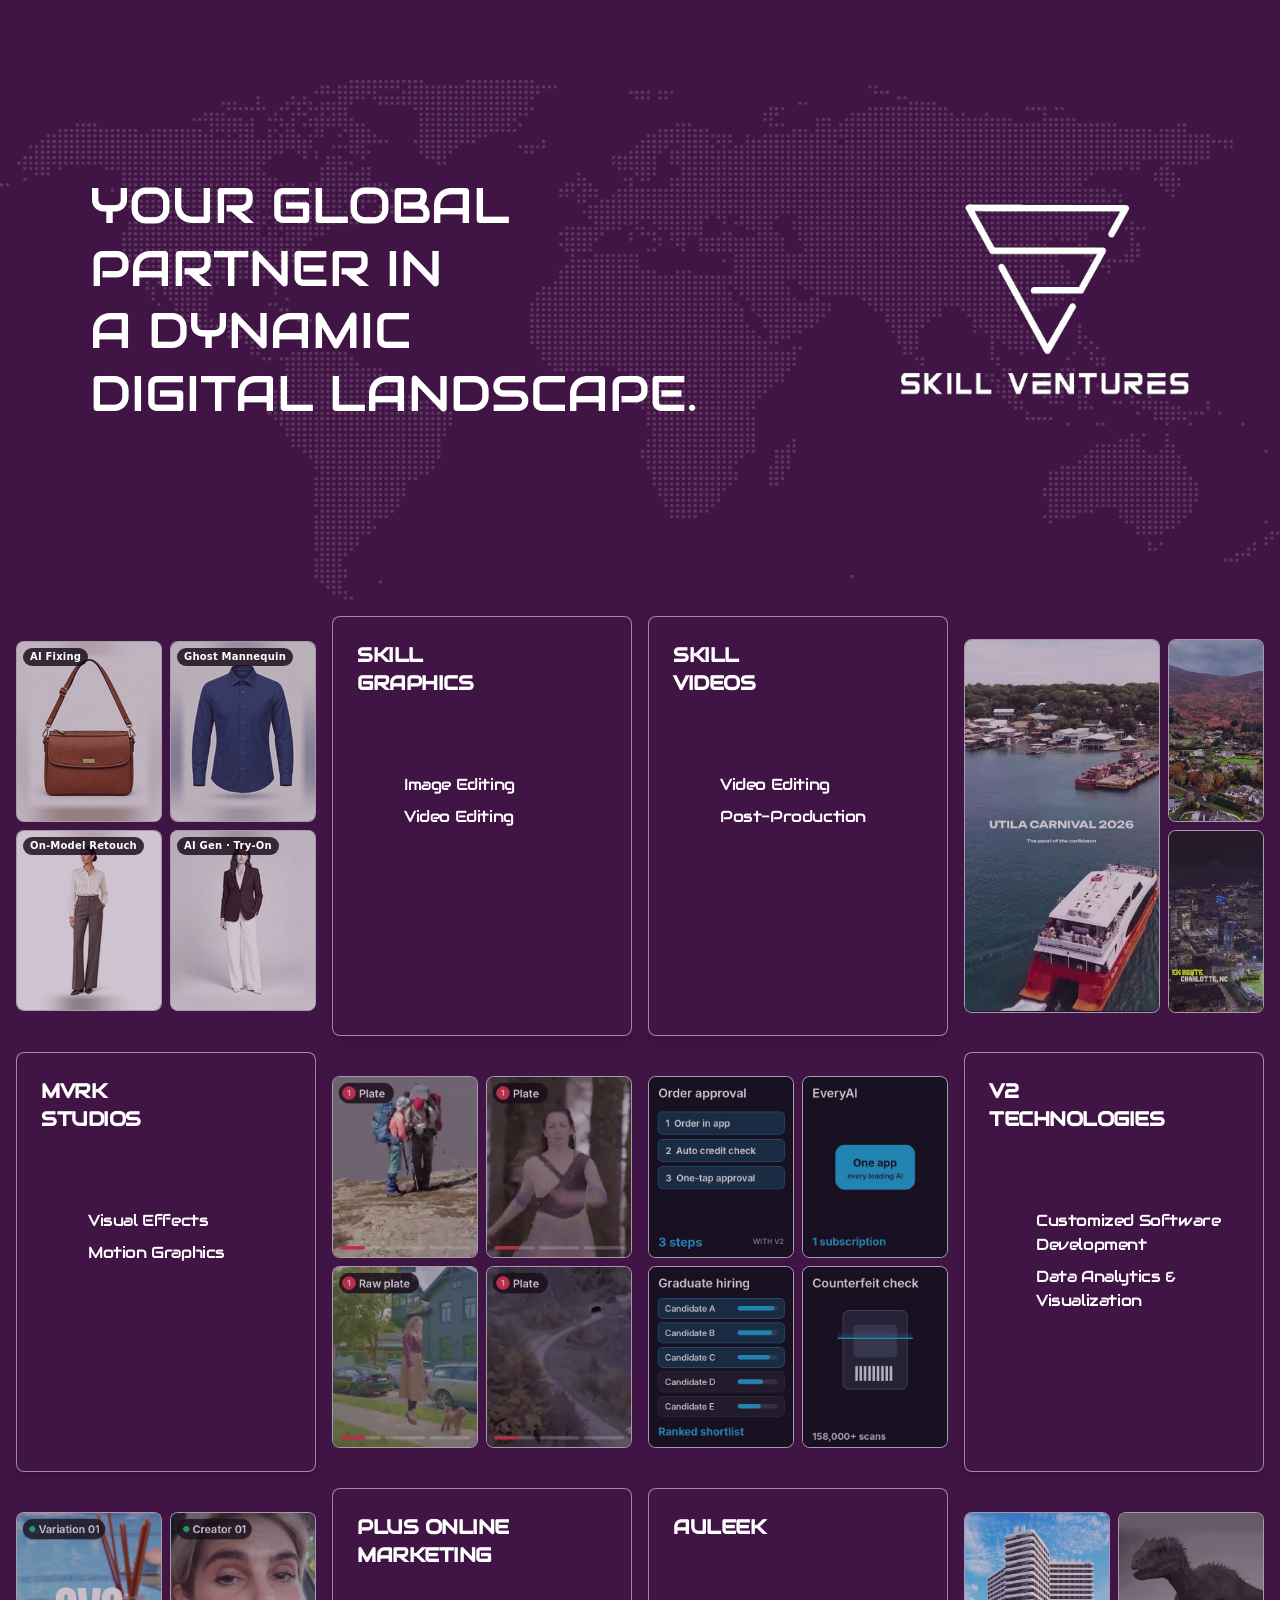
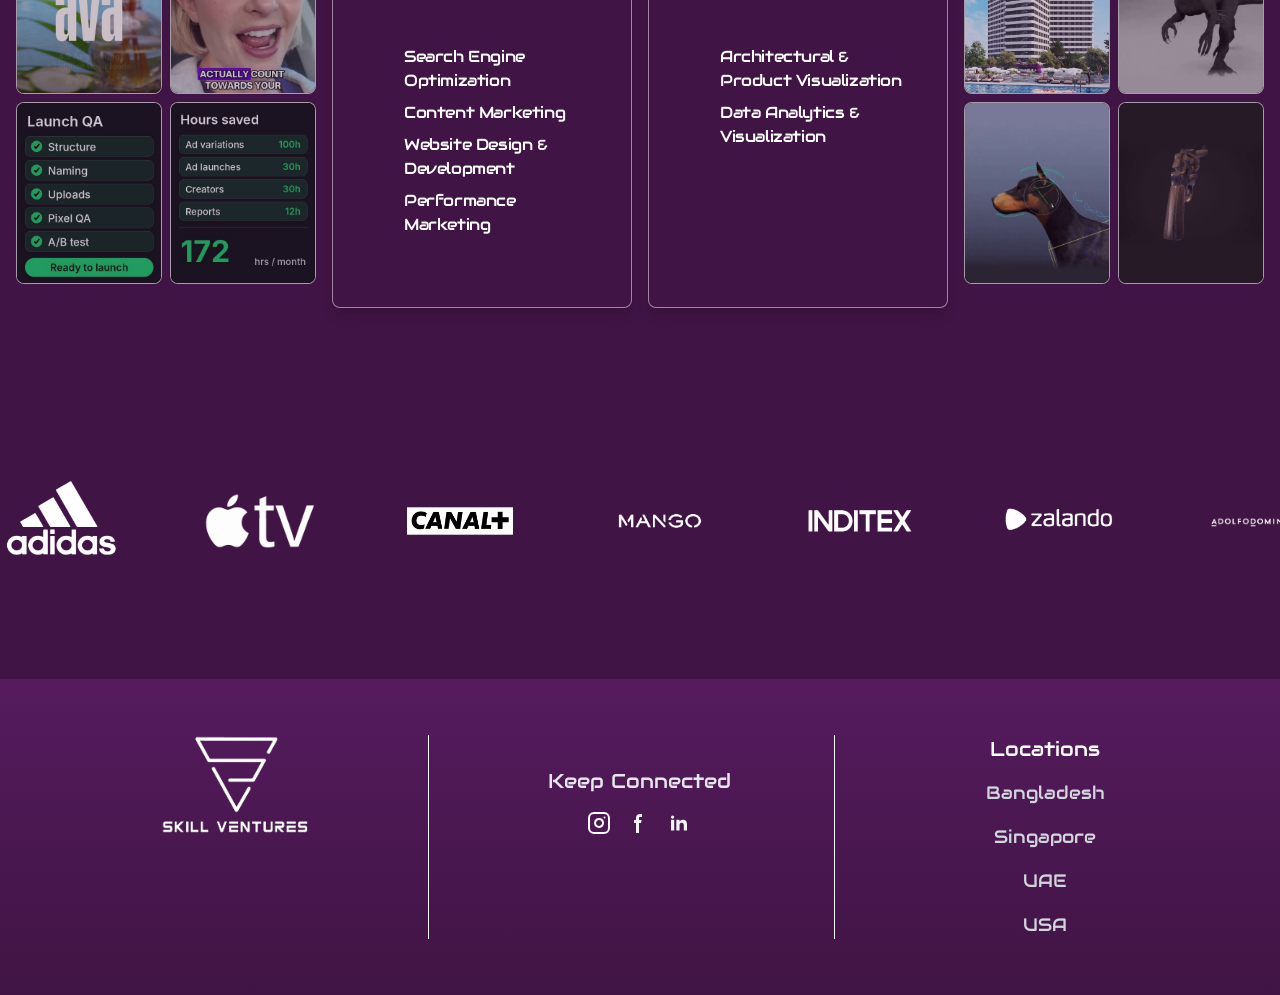
==== commit 4222b724: "Home: label Skill Graphics tiles and show AI Fixing and AI Gen before/after Co-Authored-By: Claude F" ====
--- a/Home.html
+++ b/Home.html
@@ -22,7 +22,7 @@
 .sv-modal{opacity:0;transition:opacity .3s}.sv-modal.sv-in{opacity:1}
 .sv-modal>div{transform:scale(.9);opacity:0;transition:transform .3s,opacity .3s}.sv-modal.sv-in>div{transform:none;opacity:1}
 @media (prefers-reduced-motion:reduce){.sv-mq{animation:none}.sv-modal,.sv-modal>div{transition:none}}
-.sv-grid{max-width:1424px!important}.sv-col{justify-content:center}.sv-mos{display:grid;grid-template-columns:1fr 1fr;gap:8px;width:100%}.sv-tile{position:relative;overflow:hidden;border:1px solid rgba(249,250,251,.6);border-radius:.5rem;background:#2b0d2e}.sv-tile::after{content:"";position:absolute;inset:0;background:rgba(64,20,68,.25);transition:background .3s;pointer-events:none}.sv-tile:hover::after{background:rgba(64,20,68,0)}.sv-media{display:block;width:100%;height:auto;object-fit:cover}.sv-reels{grid-template-columns:2.03fr 1fr;grid-template-rows:1fr 1fr;aspect-ratio:334/415.5}.sv-reels .sv-tile{min-height:0;min-width:0}.sv-reels .sv-big{grid-row:span 2}.sv-reels .sv-media{height:100%}.sv-wrap{align-self:center}@media (prefers-reduced-motion:reduce){.sv-tile::after{transition:none}}</style></head><body class="antialiased"><div hidden=""><!--$--><!--/$--></div><main><section class="relative min-h-[600px] flex justify-center items-center "><img alt="Hero Image" loading="lazy" width="1920" height="500" decoding="async" data-nimg="1" class="absolute object-contain h-[600px] w-full -z-10 top-10 " style="color:transparent" src="./uploads/_skill.ventures/public_html/hero.png"/><div class=" w-[1100px] flex flex-col md:flex-row justify-between items-center gap-4 "><h1 class="hidden md:block text-4xl md:text-[50px] text-white text-center md:text-left leading-tight uppercase mb-14 md:mb-0">Your global <br/> partner in <br/> a dynamic <br/>digital landscape.</h1><h1 class="block md:hidden text-4xl md:text-[50px] text-white text-center md:text-left leading-tight uppercase mb-14 md:mb-0 px-8 order-1">Your global partner in a dynamic digital landscape.</h1><div><img alt="Hero Image" loading="lazy" width="500" height="400" decoding="async" data-nimg="1" class="w-full h-[100px] md:h-[200px] mb-12 md:mb-0 object-contain" style="color:transparent" src="./uploads/_skill.ventures/public_html/logo.png"/></div></div></section><div class="sv-grid max-w-[1200px] mx-auto hidden lg:grid grid-cols-1 lg:grid-cols-4 gap-4 p-4 pb-14"><div class="flex flex-col gap-4 sv-col"><div class="sv-mos"><div class="sv-tile"><img alt="Skill Graphics sample" loading="lazy" decoding="async" class="sv-media" style="aspect-ratio:480/597" src="./samples/s_fix.jpg"/></div><div class="sv-tile"><img alt="Skill Graphics sample" loading="lazy" decoding="async" class="sv-media" style="aspect-ratio:480/597" src="./samples/s_ghost.jpg"/></div><div class="sv-tile"><img alt="Skill Graphics sample" loading="lazy" decoding="async" class="sv-media" style="aspect-ratio:480/597" src="./samples/s_ret_fin.jpg"/></div><div class="sv-tile"><img alt="Skill Graphics sample" loading="lazy" decoding="async" class="sv-media" style="aspect-ratio:480/597" src="./samples/s_tryon_m.jpg"/></div></div></div><a href="https://skillgraphics.biz/" target="_blank" rel="noopener noreferrer" class="w-full"><div class="group relative bg-[#401444] border border-gray-50/50 rounded-lg overflow-hidden w-full md:max-w-[400px] p-14 shadow-lg cursor-pointer sv-card sv-short" style="height:420px"><h2 class="absolute top-6 left-6 font-black text-xl text-white tracking-tight uppercase sv-t">Skill <br/> Graphics</h2><div class="absolute left-6 bottom-80 text-md font-bold text-gray-200 z-10 hover:underline sv-l"><span>Visit Site →</span></div><div class="sv-s"><div class="text-white text-[14px] lg:text-[16px] tracking-tight"><div class="flex flex-col gap-2"><p class="">Image Editing</p><p>Video Editing</p></div></div></div></div></a><a href="https://skillvideos.biz/" target="_blank" rel="noopener noreferrer" class="w-full"><div class="group relative bg-[#401444] border border-gray-50/50 rounded-lg overflow-hidden w-full md:max-w-[400px] p-14 shadow-lg cursor-pointer sv-card sv-short" style="height:420px"><h2 class="absolute top-6 left-6 font-black text-xl text-white tracking-tight uppercase sv-t">Skill <br/> Videos</h2><div class="absolute left-6 bottom-80 text-md font-bold text-gray-200 z-10 hover:underline sv-l"><span>Visit Site →</span></div><div class="sv-s"><div class="text-white text-[14px] lg:text-[16px] tracking-tight"><div class="flex flex-col gap-2"><p class="">Video Editing</p><p><span style="white-space:nowrap">Post-Production</span></p></div></div></div></div></a><div class="flex flex-col gap-4 sv-col"><div class="sv-mos sv-reels"><div class="sv-tile sv-big"><video src="./samples/vid_event.mp4" poster="./samples/vid_event.jpg" loop="" muted="" playsinline="" preload="none" aria-label="Skill Videos sample" class="sv-media"></video></div><div class="sv-tile"><video src="./samples/vid_re.mp4" poster="./samples/vid_re.jpg" loop="" muted="" playsinline="" preload="none" aria-label="Skill Videos sample" class="sv-media"></video></div><div class="sv-tile"><video src="./samples/vid_reels.mp4" poster="./samples/vid_reels.jpg" loop="" muted="" playsinline="" preload="none" aria-label="Skill Videos sample" class="sv-media"></video></div></div></div><a href="https://mvrk.tv/" target="_blank" rel="noopener noreferrer" class="w-full"><div class="group relative bg-[#401444] border border-gray-50/50 rounded-lg overflow-hidden w-full md:max-w-[400px] p-14 shadow-lg cursor-pointer sv-card sv-short" style="height:420px"><h2 class="absolute top-6 left-6 font-black text-xl text-white tracking-tight uppercase sv-t">MVRK <br/> STUDIOS<!-- --> </h2><div class="absolute left-6 bottom-80 text-md font-bold text-gray-200 z-10 hover:underline sv-l"><span>Visit Site →</span></div><div class="sv-s"><div class="text-white text-[14px] lg:text-[16px] tracking-tight"><div class="flex flex-col gap-2"><p class="">Visual Effects</p><p>Motion Graphics</p></div></div></div></div></a><div class="flex flex-col gap-4 sv-col"><div class="sv-mos"><div class="sv-tile"><video src="./samples/mv2_comp.mp4" poster="./samples/mv2_comp.jpg" loop="" muted="" playsinline="" preload="none" aria-label="MVRK Studios sample" class="sv-media" style="aspect-ratio:4/5"></video></div><div class="sv-tile"><video src="./samples/mv2_roto.mp4" poster="./samples/mv2_roto.jpg" loop="" muted="" playsinline="" preload="none" aria-label="MVRK Studios sample" class="sv-media" style="aspect-ratio:4/5"></video></div><div class="sv-tile"><video src="./samples/mv2_clean.mp4" poster="./samples/mv2_clean.jpg" loop="" muted="" playsinline="" preload="none" aria-label="MVRK Studios sample" class="sv-media" style="aspect-ratio:4/5"></video></div><div class="sv-tile"><video src="./samples/mv2_mm.mp4" poster="./samples/mv2_mm.jpg" loop="" muted="" playsinline="" preload="none" aria-label="MVRK Studios sample" class="sv-media" style="aspect-ratio:4/5"></video></div></div></div><div class="flex flex-col gap-4 sv-col"><div class="sv-mos"><div class="sv-tile"><video src="./samples/v2_flow.mp4" poster="./samples/v2_flow.jpg" loop="" muted="" playsinline="" preload="none" aria-label="V2 Technologies sample" class="sv-media" style="aspect-ratio:4/5"></video></div><div class="sv-tile"><video src="./samples/v2_ai.mp4" poster="./samples/v2_ai.jpg" loop="" muted="" playsinline="" preload="none" aria-label="V2 Technologies sample" class="sv-media" style="aspect-ratio:4/5"></video></div><div class="sv-tile"><video src="./samples/v2_hire.mp4" poster="./samples/v2_hire.jpg" loop="" muted="" playsinline="" preload="none" aria-label="V2 Technologies sample" class="sv-media" style="aspect-ratio:4/5"></video></div><div class="sv-tile"><video src="./samples/v2_fake.mp4" poster="./samples/v2_fake.jpg" loop="" muted="" playsinline="" preload="none" aria-label="V2 Technologies sample" class="sv-media" style="aspect-ratio:4/5"></video></div></div></div><a href="https://v2.ltd/" target="_blank" rel="noopener noreferrer" class="w-full"><div class="group relative bg-[#401444] border border-gray-50/50 rounded-lg overflow-hidden w-full md:max-w-[400px] p-14 shadow-lg cursor-pointer sv-card" style="height:420px"><h2 class="absolute top-6 left-6 font-black text-xl text-white tracking-tight uppercase sv-t">V2 <br/> Technologies</h2><div class="absolute left-6 bottom-80 text-md font-bold text-gray-200 z-10 hover:underline sv-l"><span>Visit Site →</span></div><div class="sv-s"><div class="text-white text-[14px] lg:text-[16px] tracking-tight"><div class="flex flex-col gap-2"><p class="">Customized Software Development</p><p>Data Analytics &amp; Visualization</p></div></div></div></div></a><div class="flex flex-col gap-4 sv-col"><div class="sv-mos"><div class="sv-tile"><video src="./samples/pl_ads.mp4" poster="./samples/pl_ads.jpg" loop="" muted="" playsinline="" preload="none" aria-label="Plus Online Marketing sample" class="sv-media" style="aspect-ratio:4/5"></video></div><div class="sv-tile"><video src="./samples/pl_ugc.mp4" poster="./samples/pl_ugc.jpg" loop="" muted="" playsinline="" preload="none" aria-label="Plus Online Marketing sample" class="sv-media" style="aspect-ratio:4/5"></video></div><div class="sv-tile"><video src="./samples/pl_ops.mp4" poster="./samples/pl_ops.jpg" loop="" muted="" playsinline="" preload="none" aria-label="Plus Online Marketing sample" class="sv-media" style="aspect-ratio:4/5"></video></div><div class="sv-tile"><video src="./samples/pl_hours.mp4" poster="./samples/pl_hours.jpg" loop="" muted="" playsinline="" preload="none" aria-label="Plus Online Marketing sample" class="sv-media" style="aspect-ratio:4/5"></video></div></div></div><a href="https://plusonlinemarketing.com/" target="_blank" rel="noopener noreferrer" class="w-full"><div class="group relative bg-[#401444] border border-gray-50/50 rounded-lg overflow-hidden w-full md:max-w-[400px] p-14 shadow-lg cursor-pointer sv-card sv-large" style="height:420px"><h2 class="absolute top-6 left-6 font-black text-xl text-white tracking-tight uppercase sv-t">PLUS ONLINE <br/> MARKETING</h2><div class="absolute left-6 bottom-80 text-md font-bold text-gray-200 z-10 hover:underline sv-l"><span>Visit Site →</span></div><div class="sv-s"><div class="text-white text-[14px] lg:text-[16px] tracking-tight"><div class="flex flex-col gap-2"><p>Search Engine Optimization</p><p>Content Marketing</p><p>Website Design &amp; Development</p><p>Performance Marketing</p></div></div></div></div></a><a href="https://auleek.com/" target="_blank" rel="noopener noreferrer" class="w-full"><div class="group relative bg-[#401444] border border-gray-50/50 rounded-lg overflow-hidden w-full md:max-w-[400px] p-14 shadow-lg cursor-pointer sv-card" style="height:420px"><h2 class="absolute top-6 left-6 font-black text-xl text-white tracking-tight uppercase sv-t">AULEEK</h2><div class="absolute left-6 bottom-80 text-md font-bold text-gray-200 z-10 hover:underline sv-l"><span>Visit Site →</span></div><div class="sv-s"><div class="text-white text-[14px] lg:text-[16px] tracking-tight"><div class="flex flex-col gap-2"><p class="">Architectural &amp; Product Visualization</p><p>Data Analytics &amp; Visualization</p></div></div></div></div></a><div class="flex flex-col gap-4 sv-col"><div class="sv-mos"><div class="sv-tile"><img alt="AULEEK sample" loading="lazy" decoding="async" class="sv-media" style="aspect-ratio:4/5" src="./samples/al_viz.jpg"/></div><div class="sv-tile"><video src="./samples/al_anim.mp4" poster="./samples/al_anim.jpg" loop="" muted="" playsinline="" preload="none" aria-label="AULEEK sample" class="sv-media" style="aspect-ratio:4/5"></video></div><div class="sv-tile"><video src="./samples/al_rig.mp4" poster="./samples/al_rig.jpg" loop="" muted="" playsinline="" preload="none" aria-label="AULEEK sample" class="sv-media" style="aspect-ratio:4/5"></video></div><div class="sv-tile"><video src="./samples/al_game.mp4" poster="./samples/al_game.jpg" loop="" muted="" playsinline="" preload="none" aria-label="AULEEK sample" class="sv-media" style="aspect-ratio:4/5"></video></div></div></div></div><div class="px-2 block lg:hidden"><div class="grid grid-cols-1 gap-4"><div class="grid grid-cols-2 gap-2"><a href="https://skillgraphics.biz/" target="_blank" rel="noopener noreferrer" class="w-full"><div class="flex flex-col flex-wrap justify-between items-start content-stretch group relative bg-[#401444] border border-gray-50/80 rounded-2xl overflow-hidden p-4 shadow-lg cursor-pointer" style="height:370px"><h2 class="font-black text-[16px] text-white tracking-tight uppercase">Skill <br/> Graphics</h2><span class="text-[14px] font-bold text-gray-200 z-10 hover:underline">Visit Site →</span><div class="text-white text-[14px] font-medium tracking-tight"><p>Image Editing</p><p>Video Editing</p></div></div></a><a href="https://skillvideos.biz/" target="_blank" rel="noopener noreferrer" class="w-full"><div class="flex flex-col flex-wrap justify-between items-start content-stretch group relative bg-[#401444] border border-gray-50/80 rounded-2xl overflow-hidden p-4 shadow-lg cursor-pointer" style="height:370px"><h2 class="font-black text-[16px] text-white tracking-tight uppercase">Skill <br/> Videos</h2><span class="text-[14px] font-bold text-gray-200 z-10 hover:underline">Visit Site →</span><div class="text-white text-[14px] font-medium tracking-tight"><p>Video Editing</p><p><span style="white-space:nowrap">Post-Production</span></p></div></div></a></div><div class="grid grid-cols-2 gap-2"><div class="sv-mos sv-wrap"><div class="sv-tile"><img alt="Skill Graphics sample" loading="lazy" decoding="async" class="sv-media" style="aspect-ratio:480/597" src="./samples/s_fix.jpg"/></div><div class="sv-tile"><img alt="Skill Graphics sample" loading="lazy" decoding="async" class="sv-media" style="aspect-ratio:480/597" src="./samples/s_ghost.jpg"/></div><div class="sv-tile"><img alt="Skill Graphics sample" loading="lazy" decoding="async" class="sv-media" style="aspect-ratio:480/597" src="./samples/s_ret_fin.jpg"/></div><div class="sv-tile"><img alt="Skill Graphics sample" loading="lazy" decoding="async" class="sv-media" style="aspect-ratio:480/597" src="./samples/s_tryon_m.jpg"/></div></div><div class="sv-mos sv-reels sv-wrap"><div class="sv-tile sv-big"><video src="./samples/vid_event.mp4" poster="./samples/vid_event.jpg" loop="" muted="" playsinline="" preload="none" aria-label="Skill Videos sample" class="sv-media"></video></div><div class="sv-tile"><video src="./samples/vid_re.mp4" poster="./samples/vid_re.jpg" loop="" muted="" playsinline="" preload="none" aria-label="Skill Videos sample" class="sv-media"></video></div><div class="sv-tile"><video src="./samples/vid_reels.mp4" poster="./samples/vid_reels.jpg" loop="" muted="" playsinline="" preload="none" aria-label="Skill Videos sample" class="sv-media"></video></div></div></div><div class="grid grid-cols-2 gap-2"><div class="flex flex-col gap-2 items-center justify-center"><a href="https://mvrk.tv/" target="_blank" rel="noopener noreferrer" class="w-full"><div class="flex flex-col flex-wrap justify-between items-start content-stretch group relative bg-[#401444] border border-gray-50/80 rounded-2xl overflow-hidden p-4 shadow-lg cursor-pointer" style="height:370px"><h2 class="font-black text-[16px] text-white tracking-tight uppercase">MVRK <br/> STUDIOS<!-- --> </h2><span class="text-[14px] font-bold text-gray-200 z-10 hover:underline">Visit Site →</span><div class="text-white text-[14px] font-medium tracking-tight"><p>Visual Effects</p><p>Motion Graphics</p></div></div></a><div class="sv-mos"><div class="sv-tile"><video src="./samples/mv2_comp.mp4" poster="./samples/mv2_comp.jpg" loop="" muted="" playsinline="" preload="none" aria-label="MVRK Studios sample" class="sv-media" style="aspect-ratio:4/5"></video></div><div class="sv-tile"><video src="./samples/mv2_roto.mp4" poster="./samples/mv2_roto.jpg" loop="" muted="" playsinline="" preload="none" aria-label="MVRK Studios sample" class="sv-media" style="aspect-ratio:4/5"></video></div><div class="sv-tile"><video src="./samples/mv2_clean.mp4" poster="./samples/mv2_clean.jpg" loop="" muted="" playsinline="" preload="none" aria-label="MVRK Studios sample" class="sv-media" style="aspect-ratio:4/5"></video></div><div class="sv-tile"><video src="./samples/mv2_mm.mp4" poster="./samples/mv2_mm.jpg" loop="" muted="" playsinline="" preload="none" aria-label="MVRK Studios sample" class="sv-media" style="aspect-ratio:4/5"></video></div></div></div><div class="flex flex-col gap-2 items-center justify-center"><div class="sv-mos sv-wrap"><div class="sv-tile"><video src="./samples/v2_flow.mp4" poster="./samples/v2_flow.jpg" loop="" muted="" playsinline="" preload="none" aria-label="V2 Technologies sample" class="sv-media" style="aspect-ratio:4/5"></video></div><div class="sv-tile"><video src="./samples/v2_ai.mp4" poster="./samples/v2_ai.jpg" loop="" muted="" playsinline="" preload="none" aria-label="V2 Technologies sample" class="sv-media" style="aspect-ratio:4/5"></video></div><div class="sv-tile"><video src="./samples/v2_hire.mp4" poster="./samples/v2_hire.jpg" loop="" muted="" playsinline="" preload="none" aria-label="V2 Technologies sample" class="sv-media" style="aspect-ratio:4/5"></video></div><div class="sv-tile"><video src="./samples/v2_fake.mp4" poster="./samples/v2_fake.jpg" loop="" muted="" playsinline="" preload="none" aria-label="V2 Technologies sample" class="sv-media" style="aspect-ratio:4/5"></video></div></div><a href="https://v2.ltd/" target="_blank" rel="noopener noreferrer" class="w-full"><div class="flex flex-col flex-wrap justify-between items-start content-stretch group relative bg-[#401444] border border-gray-50/80 rounded-2xl overflow-hidden p-4 shadow-lg cursor-pointer" style="height:370px"><h2 class="font-black text-[16px] text-white tracking-tight uppercase">V2 <br/> Technologies</h2><span class="text-[14px] font-bold text-gray-200 z-10 hover:underline">Visit Site →</span><div class="text-white text-[14px] font-medium tracking-tight"><p>Customized Software <br/> Development</p><p>Data Analytics &amp; <br/> Visualization</p></div></div></a></div></div><div class="grid grid-cols-2 gap-2"><div class="flex flex-col gap-2 items-center justify-center"><a href="https://plusonlinemarketing.com/" target="_blank" rel="noopener noreferrer" class="w-full"><div class="flex flex-col flex-wrap justify-between items-start content-stretch group relative bg-[#401444] border border-gray-50/80 rounded-2xl overflow-hidden p-4 shadow-lg cursor-pointer" style="height:370px"><h2 class="font-black text-[16px] text-white tracking-tight uppercase">PLUS ONLINE <br/> MARKETING</h2><span class="text-[14px] font-bold text-gray-200 z-10 hover:underline">Visit Site →</span><div class="text-white text-[14px] font-medium tracking-tight"><p>Search Engine Optimization</p><p>Content Marketing</p><p class="transition-all duration-700 ease-out delay-200 group-hover:translate-y-0">Website Design &amp; Development</p><p class="transition-all duration-700 ease-out delay-200 group-hover:translate-y-0">Performance Marketing</p></div></div></a><div class="sv-mos sv-wrap"><div class="sv-tile"><video src="./samples/pl_ads.mp4" poster="./samples/pl_ads.jpg" loop="" muted="" playsinline="" preload="none" aria-label="Plus Online Marketing sample" class="sv-media" style="aspect-ratio:4/5"></video></div><div class="sv-tile"><video src="./samples/pl_ugc.mp4" poster="./samples/pl_ugc.jpg" loop="" muted="" playsinline="" preload="none" aria-label="Plus Online Marketing sample" class="sv-media" style="aspect-ratio:4/5"></video></div><div class="sv-tile"><video src="./samples/pl_ops.mp4" poster="./samples/pl_ops.jpg" loop="" muted="" playsinline="" preload="none" aria-label="Plus Online Marketing sample" class="sv-media" style="aspect-ratio:4/5"></video></div><div class="sv-tile"><video src="./samples/pl_hours.mp4" poster="./samples/pl_hours.jpg" loop="" muted="" playsinline="" preload="none" aria-label="Plus Online Marketing sample" class="sv-media" style="aspect-ratio:4/5"></video></div></div></div><div class="flex flex-col gap-2 items-center justify-center"><div class="sv-mos sv-wrap"><div class="sv-tile"><img alt="AULEEK sample" loading="lazy" decoding="async" class="sv-media" style="aspect-ratio:4/5" src="./samples/al_viz.jpg"/></div><div class="sv-tile"><video src="./samples/al_anim.mp4" poster="./samples/al_anim.jpg" loop="" muted="" playsinline="" preload="none" aria-label="AULEEK sample" class="sv-media" style="aspect-ratio:4/5"></video></div><div class="sv-tile"><video src="./samples/al_rig.mp4" poster="./samples/al_rig.jpg" loop="" muted="" playsinline="" preload="none" aria-label="AULEEK sample" class="sv-media" style="aspect-ratio:4/5"></video></div><div class="sv-tile"><video src="./samples/al_game.mp4" poster="./samples/al_game.jpg" loop="" muted="" playsinline="" preload="none" aria-label="AULEEK sample" class="sv-media" style="aspect-ratio:4/5"></video></div></div><a href="https://auleek.com/" target="_blank" rel="noopener noreferrer" class="w-full"><div class="flex flex-col flex-wrap justify-between items-start content-stretch group relative bg-[#401444] border border-gray-50/80 rounded-2xl overflow-hidden p-4 shadow-lg cursor-pointer" style="height:370px"><h2 class="font-black text-[16px] text-white tracking-tight uppercase">AULEEK</h2><span class="text-[14px] font-bold text-gray-200 z-10 hover:underline">Visit Site →</span><div class="text-white text-[14px] font-medium tracking-tight"><p>Architectural &amp; <br/>Product Visualization</p><p class="transition-all duration-700 ease-out delay-200 group-hover:translate-y-0">Data Analytics &amp; <br/> Visualization</p></div></div></a></div></div></div></div><div class="min-h-[300px] flex items-center justify-center"><div class="flex my-24 overflow-hidden"><div class="flex flex-shrink-0 sv-mq"><img alt="marqueImg0" loading="lazy" width="200" height="200" decoding="async" data-nimg="1" class="object-contain pr-20" style="color:transparent" src="./uploads/_skill.ventures/public_html/slider/1.png"/><img alt="marqueImg1" loading="lazy" width="200" height="200" decoding="async" data-nimg="1" class="object-contain pr-20" style="color:transparent" src="./uploads/_skill.ventures/public_html/slider/2.png"/><img alt="marqueImg2" loading="lazy" width="200" height="200" decoding="async" data-nimg="1" class="object-contain pr-20" style="color:transparent" src="./uploads/_skill.ventures/public_html/slider/3.png"/><img alt="marqueImg3" loading="lazy" width="200" height="200" decoding="async" data-nimg="1" class="object-contain pr-20" style="color:transparent" src="./uploads/_skill.ventures/public_html/slider/5.png"/><img alt="marqueImg4" loading="lazy" width="200" height="200" decoding="async" data-nimg="1" class="object-contain pr-20" style="color:transparent" src="./uploads/_skill.ventures/public_html/slider/6.png"/><img alt="marqueImg5" loading="lazy" width="200" height="200" decoding="async" data-nimg="1" class="object-contain pr-20" style="color:transparent" src="./uploads/_skill.ventures/public_html/slider/7.png"/><img alt="marqueImg6" loading="lazy" width="200" height="200" decoding="async" data-nimg="1" class="object-contain pr-20" style="color:transparent" src="./uploads/_skill.ventures/public_html/slider/8.png"/><img alt="marqueImg7" loading="lazy" width="200" height="200" decoding="async" data-nimg="1" class="object-contain pr-20" style="color:transparent" src="./uploads/_skill.ventures/public_html/slider/9.png"/><img alt="marqueImg8" loading="lazy" width="200" height="200" decoding="async" data-nimg="1" class="object-contain pr-20" style="color:transparent" src="./uploads/_skill.ventures/public_html/slider/10.png"/><img alt="marqueImg9" loading="lazy" width="200" height="200" decoding="async" data-nimg="1" class="object-contain pr-20" style="color:transparent" src="./uploads/_skill.ventures/public_html/slider/11.png"/><img alt="marqueImg10" loading="lazy" width="200" height="200" decoding="async" data-nimg="1" class="object-contain pr-20" style="color:transparent" src="./uploads/_skill.ventures/public_html/slider/12.png"/><img alt="marqueImg11" loading="lazy" width="200" height="200" decoding="async" data-nimg="1" class="object-contain pr-20" style="color:transparent" src="./uploads/_skill.ventures/public_html/slider/13.png"/></div><div class="flex flex-shrink-0 sv-mq"><img alt="marqueImg0" loading="lazy" width="200" height="200" decoding="async" data-nimg="1" class="object-contain pr-20" style="color:transparent" src="./uploads/_skill.ventures/public_html/slider/1.png"/><img alt="marqueImg1" loading="lazy" width="200" height="200" decoding="async" data-nimg="1" class="object-contain pr-20" style="color:transparent" src="./uploads/_skill.ventures/public_html/slider/2.png"/><img alt="marqueImg2" loading="lazy" width="200" height="200" decoding="async" data-nimg="1" class="object-contain pr-20" style="color:transparent" src="./uploads/_skill.ventures/public_html/slider/3.png"/><img alt="marqueImg3" loading="lazy" width="200" height="200" decoding="async" data-nimg="1" class="object-contain pr-20" style="color:transparent" src="./uploads/_skill.ventures/public_html/slider/5.png"/><img alt="marqueImg4" loading="lazy" width="200" height="200" decoding="async" data-nimg="1" class="object-contain pr-20" style="color:transparent" src="./uploads/_skill.ventures/public_html/slider/6.png"/><img alt="marqueImg5" loading="lazy" width="200" height="200" decoding="async" data-nimg="1" class="object-contain pr-20" style="color:transparent" src="./uploads/_skill.ventures/public_html/slider/7.png"/><img alt="marqueImg6" loading="lazy" width="200" height="200" decoding="async" data-nimg="1" class="object-contain pr-20" style="color:transparent" src="./uploads/_skill.ventures/public_html/slider/8.png"/><img alt="marqueImg7" loading="lazy" width="200" height="200" decoding="async" data-nimg="1" class="object-contain pr-20" style="color:transparent" src="./uploads/_skill.ventures/public_html/slider/9.png"/><img alt="marqueImg8" loading="lazy" width="200" height="200" decoding="async" data-nimg="1" class="object-contain pr-20" style="color:transparent" src="./uploads/_skill.ventures/public_html/slider/10.png"/><img alt="marqueImg9" loading="lazy" width="200" height="200" decoding="async" data-nimg="1" class="object-contain pr-20" style="color:transparent" src="./uploads/_skill.ventures/public_html/slider/11.png"/><img alt="marqueImg10" loading="lazy" width="200" height="200" decoding="async" data-nimg="1" class="object-contain pr-20" style="color:transparent" src="./uploads/_skill.ventures/public_html/slider/12.png"/><img alt="marqueImg11" loading="lazy" width="200" height="200" decoding="async" data-nimg="1" class="object-contain pr-20" style="color:transparent" src="./uploads/_skill.ventures/public_html/slider/13.png"/></div></div></div><!--$--><!--/$--><footer class="flex justify-center items-center py-14 px-4 bg-gradient-to-b from-[#551b5e] to-[#401444] text-white"><div class="max-w-[1200px] grid grid-cols-1 md:grid-cols-3 gap-4"><div class="border-0 md:border-r border-gray-100"><img alt="Hero Image" loading="lazy" width="500" height="200" decoding="async" data-nimg="1" class="h-[100px] object-contain" style="color:transparent" src="./uploads/_skill.ventures/public_html/logo.png"/></div><div class="text-center border-0 md:border-r border-gray-100 mb-14 md:mb-0"><h2 class="font-medium text-gray-200 text-xl mt-8">Keep Connected</h2><div class="flex items-center justify-center gap-4 mt-4"><a target="_blank" href="https://www.instagram.com/skillventures.sv?igsh=M3BwMGJlN2JtbHNt"><svg xmlns="http://www.w3.org/2000/svg" width="24" height="24" viewBox="0 0 24 24" fill="none" stroke="currentColor" stroke-width="2" stroke-linecap="round" stroke-linejoin="round" class="lucide lucide-instagram-icon lucide-instagram"><rect width="20" height="20" x="2" y="2" rx="5" ry="5"></rect><path d="M16 11.37A4 4 0 1 1 12.63 8 4 4 0 0 1 16 11.37z"></path><line x1="17.5" x2="17.51" y1="6.5" y2="6.5"></line></svg></a><a target="_blank" href="https://www.facebook.com/share/162M9BS4Bq/"><svg class="w-6 h-6 text-gray-100 dark:text-white" aria-hidden="true" xmlns="http://www.w3.org/2000/svg" width="24" height="24" fill="currentColor" viewBox="0 0 24 24"><path fill-rule="evenodd" d="M13.135 6H15V3h-1.865a4.147 4.147 0 0 0-4.142 4.142V9H7v3h2v9.938h3V12h2.021l.592-3H12V6.591A.6.6 0 0 1 12.592 6h.543Z" clip-rule="evenodd"></path></svg></a><a target="_blank" href="https://www.linkedin.com/company/skill-ventures/?viewAsMember=true"><svg class="w-6 h-6 text-gray-100 dark:text-white" aria-hidden="true" xmlns="http://www.w3.org/2000/svg" width="24" height="24" fill="currentColor" viewBox="0 0 24 24"><path fill-rule="evenodd" d="M12.51 8.796v1.697a3.738 3.738 0 0 1 3.288-1.684c3.455 0 4.202 2.16 4.202 4.97V19.5h-3.2v-5.072c0-1.21-.244-2.766-2.128-2.766-1.827 0-2.139 1.317-2.139 2.676V19.5h-3.19V8.796h3.168ZM7.2 6.106a1.61 1.61 0 0 1-.988 1.483 1.595 1.595 0 0 1-1.743-.348A1.607 1.607 0 0 1 5.6 4.5a1.601 1.601 0 0 1 1.6 1.606Z" clip-rule="evenodd"></path><path d="M7.2 8.809H4V19.5h3.2V8.809Z"></path></svg></a></div></div><div class=""><h2 class="font-medium text-xl text-center">Locations</h2><div class="flex flex-col items-center justify-center gap-4 mt-4"><a data-tooltip-id="bangladesh-tooltip" data-tooltip-place="right" class="text-gray-300 text-lg hover:text-xl hover:underline hover:text-white transition-all duration-100 sv-loc" tabindex="0">Bangladesh<span class="sv-tip" role="tooltip"><span>House#112</span><span>Road#06</span><span>Mohakhali DOHS</span><span>Dhaka, Bangladesh</span></span></a><a data-tooltip-id="singapore-tooltip" data-tooltip-place="right" class="text-gray-300 text-lg hover:text-xl hover:underline hover:text-white transition-all duration-100 sv-loc" tabindex="0">Singapore<span class="sv-tip" role="tooltip"><span>151 Chin Swee Road,</span><span>#02-24 Manhattan House,</span><span>169876</span></span></a><a data-tooltip-id="uae-tooltip" data-tooltip-place="right" class="text-gray-300 text-lg hover:text-xl hover:underline hover:text-white transition-all duration-100 sv-loc" tabindex="0">UAE<span class="sv-tip" role="tooltip"><span>Business Center</span><span>Sharjah Publishing City Free Zone,</span><span>United Arab Emirates</span></span></a> <a data-tooltip-id="usa-tooltip" data-tooltip-place="right" class="text-gray-300 text-lg hover:text-xl hover:underline hover:text-white transition-all duration-100 sv-loc" tabindex="0">USA<span class="sv-tip" role="tooltip"><span>2248 Broadway,</span><span>#1619 NY 10024,</span><span>New York</span></span></a></div> </div></div></footer></main><script>(function(){
+.sv-grid{max-width:1424px!important}.sv-col{justify-content:center}.sv-mos{display:grid;grid-template-columns:1fr 1fr;gap:8px;width:100%}.sv-tile{position:relative;overflow:hidden;border:1px solid rgba(249,250,251,.6);border-radius:.5rem;background:#2b0d2e}.sv-tile::after{content:"";position:absolute;inset:0;background:rgba(64,20,68,.25);transition:background .3s;pointer-events:none}.sv-tile:hover::after{background:rgba(64,20,68,0)}.sv-media{display:block;width:100%;height:auto;object-fit:cover}.sv-reels{grid-template-columns:2.03fr 1fr;grid-template-rows:1fr 1fr;aspect-ratio:334/415.5}.sv-reels .sv-tile{min-height:0;min-width:0}.sv-reels .sv-big{grid-row:span 2}.sv-reels .sv-media{height:100%}.sv-tag{position:absolute;left:6px;top:6px;z-index:2;max-width:calc(100% - 12px);overflow:hidden;text-overflow:ellipsis;white-space:nowrap;font:600 10px/1 system-ui,-apple-system,"Segoe UI",Roboto,sans-serif;letter-spacing:.02em;padding:4px 7px;border-radius:999px;background:rgba(20,6,22,.8);color:#fff}.sv-b{position:absolute;left:0;top:0;height:100%;animation:svfade 7s ease-in-out infinite}@keyframes svfade{0%,38%{opacity:0}50%,88%{opacity:1}100%{opacity:0}}@media (max-width:1023px){.sv-tag{font-size:8px;line-height:1.2;padding:3px 5px;left:4px;top:4px;max-width:calc(100% - 8px);white-space:normal;border-radius:6px}}@media (prefers-reduced-motion:reduce){.sv-b{animation:none;opacity:1}}.sv-wrap{align-self:center}@media (prefers-reduced-motion:reduce){.sv-tile::after{transition:none}}</style></head><body class="antialiased"><div hidden=""><!--$--><!--/$--></div><main><section class="relative min-h-[600px] flex justify-center items-center "><img alt="Hero Image" loading="lazy" width="1920" height="500" decoding="async" data-nimg="1" class="absolute object-contain h-[600px] w-full -z-10 top-10 " style="color:transparent" src="./uploads/_skill.ventures/public_html/hero.png"/><div class=" w-[1100px] flex flex-col md:flex-row justify-between items-center gap-4 "><h1 class="hidden md:block text-4xl md:text-[50px] text-white text-center md:text-left leading-tight uppercase mb-14 md:mb-0">Your global <br/> partner in <br/> a dynamic <br/>digital landscape.</h1><h1 class="block md:hidden text-4xl md:text-[50px] text-white text-center md:text-left leading-tight uppercase mb-14 md:mb-0 px-8 order-1">Your global partner in a dynamic digital landscape.</h1><div><img alt="Hero Image" loading="lazy" width="500" height="400" decoding="async" data-nimg="1" class="w-full h-[100px] md:h-[200px] mb-12 md:mb-0 object-contain" style="color:transparent" src="./uploads/_skill.ventures/public_html/logo.png"/></div></div></section><div class="sv-grid max-w-[1200px] mx-auto hidden lg:grid grid-cols-1 lg:grid-cols-4 gap-4 p-4 pb-14"><div class="flex flex-col gap-4 sv-col"><div class="sv-mos"><div class="sv-tile"><img alt="AI fixing: flagged zipper, stitch, logo and texture" loading="lazy" decoding="async" class="sv-media" style="aspect-ratio:480/597" src="./samples/s_fix_a.jpg"/><img alt="AI fixing: corrected bag" loading="lazy" decoding="async" class="sv-media sv-b" style="aspect-ratio:480/597" src="./samples/s_fix.jpg"/><span class="sv-tag">AI Fixing</span></div><div class="sv-tile"><img alt="Ghost mannequin shirt" loading="lazy" decoding="async" class="sv-media" style="aspect-ratio:480/597" src="./samples/s_ghost.jpg"/><span class="sv-tag">Ghost Mannequin</span></div><div class="sv-tile"><img alt="On-model retouch" loading="lazy" decoding="async" class="sv-media" style="aspect-ratio:480/597" src="./samples/s_ret_fin.jpg"/><span class="sv-tag">On-Model Retouch</span></div><div class="sv-tile"><img alt="AI generation: source garment" loading="lazy" decoding="async" class="sv-media" style="aspect-ratio:480/597" src="./samples/s_tryon_g.jpg"/><img alt="AI generation: garment on a generated model" loading="lazy" decoding="async" class="sv-media sv-b" style="aspect-ratio:480/597" src="./samples/s_tryon_m.jpg"/><span class="sv-tag">AI Gen · Try-On</span></div></div></div><a href="https://skillgraphics.biz/" target="_blank" rel="noopener noreferrer" class="w-full"><div class="group relative bg-[#401444] border border-gray-50/50 rounded-lg overflow-hidden w-full md:max-w-[400px] p-14 shadow-lg cursor-pointer sv-card sv-short" style="height:420px"><h2 class="absolute top-6 left-6 font-black text-xl text-white tracking-tight uppercase sv-t">Skill <br/> Graphics</h2><div class="absolute left-6 bottom-80 text-md font-bold text-gray-200 z-10 hover:underline sv-l"><span>Visit Site →</span></div><div class="sv-s"><div class="text-white text-[14px] lg:text-[16px] tracking-tight"><div class="flex flex-col gap-2"><p class="">Image Editing</p><p>Video Editing</p></div></div></div></div></a><a href="https://skillvideos.biz/" target="_blank" rel="noopener noreferrer" class="w-full"><div class="group relative bg-[#401444] border border-gray-50/50 rounded-lg overflow-hidden w-full md:max-w-[400px] p-14 shadow-lg cursor-pointer sv-card sv-short" style="height:420px"><h2 class="absolute top-6 left-6 font-black text-xl text-white tracking-tight uppercase sv-t">Skill <br/> Videos</h2><div class="absolute left-6 bottom-80 text-md font-bold text-gray-200 z-10 hover:underline sv-l"><span>Visit Site →</span></div><div class="sv-s"><div class="text-white text-[14px] lg:text-[16px] tracking-tight"><div class="flex flex-col gap-2"><p class="">Video Editing</p><p><span style="white-space:nowrap">Post-Production</span></p></div></div></div></div></a><div class="flex flex-col gap-4 sv-col"><div class="sv-mos sv-reels"><div class="sv-tile sv-big"><video src="./samples/vid_event.mp4" poster="./samples/vid_event.jpg" loop="" muted="" playsinline="" preload="none" aria-label="Skill Videos sample" class="sv-media"></video></div><div class="sv-tile"><video src="./samples/vid_re.mp4" poster="./samples/vid_re.jpg" loop="" muted="" playsinline="" preload="none" aria-label="Skill Videos sample" class="sv-media"></video></div><div class="sv-tile"><video src="./samples/vid_reels.mp4" poster="./samples/vid_reels.jpg" loop="" muted="" playsinline="" preload="none" aria-label="Skill Videos sample" class="sv-media"></video></div></div></div><a href="https://mvrk.tv/" target="_blank" rel="noopener noreferrer" class="w-full"><div class="group relative bg-[#401444] border border-gray-50/50 rounded-lg overflow-hidden w-full md:max-w-[400px] p-14 shadow-lg cursor-pointer sv-card sv-short" style="height:420px"><h2 class="absolute top-6 left-6 font-black text-xl text-white tracking-tight uppercase sv-t">MVRK <br/> STUDIOS<!-- --> </h2><div class="absolute left-6 bottom-80 text-md font-bold text-gray-200 z-10 hover:underline sv-l"><span>Visit Site →</span></div><div class="sv-s"><div class="text-white text-[14px] lg:text-[16px] tracking-tight"><div class="flex flex-col gap-2"><p class="">Visual Effects</p><p>Motion Graphics</p></div></div></div></div></a><div class="flex flex-col gap-4 sv-col"><div class="sv-mos"><div class="sv-tile"><video src="./samples/mv2_comp.mp4" poster="./samples/mv2_comp.jpg" loop="" muted="" playsinline="" preload="none" aria-label="MVRK Studios sample" class="sv-media" style="aspect-ratio:4/5"></video></div><div class="sv-tile"><video src="./samples/mv2_roto.mp4" poster="./samples/mv2_roto.jpg" loop="" muted="" playsinline="" preload="none" aria-label="MVRK Studios sample" class="sv-media" style="aspect-ratio:4/5"></video></div><div class="sv-tile"><video src="./samples/mv2_clean.mp4" poster="./samples/mv2_clean.jpg" loop="" muted="" playsinline="" preload="none" aria-label="MVRK Studios sample" class="sv-media" style="aspect-ratio:4/5"></video></div><div class="sv-tile"><video src="./samples/mv2_mm.mp4" poster="./samples/mv2_mm.jpg" loop="" muted="" playsinline="" preload="none" aria-label="MVRK Studios sample" class="sv-media" style="aspect-ratio:4/5"></video></div></div></div><div class="flex flex-col gap-4 sv-col"><div class="sv-mos"><div class="sv-tile"><video src="./samples/v2_flow.mp4" poster="./samples/v2_flow.jpg" loop="" muted="" playsinline="" preload="none" aria-label="V2 Technologies sample" class="sv-media" style="aspect-ratio:4/5"></video></div><div class="sv-tile"><video src="./samples/v2_ai.mp4" poster="./samples/v2_ai.jpg" loop="" muted="" playsinline="" preload="none" aria-label="V2 Technologies sample" class="sv-media" style="aspect-ratio:4/5"></video></div><div class="sv-tile"><video src="./samples/v2_hire.mp4" poster="./samples/v2_hire.jpg" loop="" muted="" playsinline="" preload="none" aria-label="V2 Technologies sample" class="sv-media" style="aspect-ratio:4/5"></video></div><div class="sv-tile"><video src="./samples/v2_fake.mp4" poster="./samples/v2_fake.jpg" loop="" muted="" playsinline="" preload="none" aria-label="V2 Technologies sample" class="sv-media" style="aspect-ratio:4/5"></video></div></div></div><a href="https://v2.ltd/" target="_blank" rel="noopener noreferrer" class="w-full"><div class="group relative bg-[#401444] border border-gray-50/50 rounded-lg overflow-hidden w-full md:max-w-[400px] p-14 shadow-lg cursor-pointer sv-card" style="height:420px"><h2 class="absolute top-6 left-6 font-black text-xl text-white tracking-tight uppercase sv-t">V2 <br/> Technologies</h2><div class="absolute left-6 bottom-80 text-md font-bold text-gray-200 z-10 hover:underline sv-l"><span>Visit Site →</span></div><div class="sv-s"><div class="text-white text-[14px] lg:text-[16px] tracking-tight"><div class="flex flex-col gap-2"><p class="">Customized Software Development</p><p>Data Analytics &amp; Visualization</p></div></div></div></div></a><div class="flex flex-col gap-4 sv-col"><div class="sv-mos"><div class="sv-tile"><video src="./samples/pl_ads.mp4" poster="./samples/pl_ads.jpg" loop="" muted="" playsinline="" preload="none" aria-label="Plus Online Marketing sample" class="sv-media" style="aspect-ratio:4/5"></video></div><div class="sv-tile"><video src="./samples/pl_ugc.mp4" poster="./samples/pl_ugc.jpg" loop="" muted="" playsinline="" preload="none" aria-label="Plus Online Marketing sample" class="sv-media" style="aspect-ratio:4/5"></video></div><div class="sv-tile"><video src="./samples/pl_ops.mp4" poster="./samples/pl_ops.jpg" loop="" muted="" playsinline="" preload="none" aria-label="Plus Online Marketing sample" class="sv-media" style="aspect-ratio:4/5"></video></div><div class="sv-tile"><video src="./samples/pl_hours.mp4" poster="./samples/pl_hours.jpg" loop="" muted="" playsinline="" preload="none" aria-label="Plus Online Marketing sample" class="sv-media" style="aspect-ratio:4/5"></video></div></div></div><a href="https://plusonlinemarketing.com/" target="_blank" rel="noopener noreferrer" class="w-full"><div class="group relative bg-[#401444] border border-gray-50/50 rounded-lg overflow-hidden w-full md:max-w-[400px] p-14 shadow-lg cursor-pointer sv-card sv-large" style="height:420px"><h2 class="absolute top-6 left-6 font-black text-xl text-white tracking-tight uppercase sv-t">PLUS ONLINE <br/> MARKETING</h2><div class="absolute left-6 bottom-80 text-md font-bold text-gray-200 z-10 hover:underline sv-l"><span>Visit Site →</span></div><div class="sv-s"><div class="text-white text-[14px] lg:text-[16px] tracking-tight"><div class="flex flex-col gap-2"><p>Search Engine Optimization</p><p>Content Marketing</p><p>Website Design &amp; Development</p><p>Performance Marketing</p></div></div></div></div></a><a href="https://auleek.com/" target="_blank" rel="noopener noreferrer" class="w-full"><div class="group relative bg-[#401444] border border-gray-50/50 rounded-lg overflow-hidden w-full md:max-w-[400px] p-14 shadow-lg cursor-pointer sv-card" style="height:420px"><h2 class="absolute top-6 left-6 font-black text-xl text-white tracking-tight uppercase sv-t">AULEEK</h2><div class="absolute left-6 bottom-80 text-md font-bold text-gray-200 z-10 hover:underline sv-l"><span>Visit Site →</span></div><div class="sv-s"><div class="text-white text-[14px] lg:text-[16px] tracking-tight"><div class="flex flex-col gap-2"><p class="">Architectural &amp; Product Visualization</p><p>Data Analytics &amp; Visualization</p></div></div></div></div></a><div class="flex flex-col gap-4 sv-col"><div class="sv-mos"><div class="sv-tile"><img alt="AULEEK sample" loading="lazy" decoding="async" class="sv-media" style="aspect-ratio:4/5" src="./samples/al_viz.jpg"/></div><div class="sv-tile"><video src="./samples/al_anim.mp4" poster="./samples/al_anim.jpg" loop="" muted="" playsinline="" preload="none" aria-label="AULEEK sample" class="sv-media" style="aspect-ratio:4/5"></video></div><div class="sv-tile"><video src="./samples/al_rig.mp4" poster="./samples/al_rig.jpg" loop="" muted="" playsinline="" preload="none" aria-label="AULEEK sample" class="sv-media" style="aspect-ratio:4/5"></video></div><div class="sv-tile"><video src="./samples/al_game.mp4" poster="./samples/al_game.jpg" loop="" muted="" playsinline="" preload="none" aria-label="AULEEK sample" class="sv-media" style="aspect-ratio:4/5"></video></div></div></div></div><div class="px-2 block lg:hidden"><div class="grid grid-cols-1 gap-4"><div class="grid grid-cols-2 gap-2"><a href="https://skillgraphics.biz/" target="_blank" rel="noopener noreferrer" class="w-full"><div class="flex flex-col flex-wrap justify-between items-start content-stretch group relative bg-[#401444] border border-gray-50/80 rounded-2xl overflow-hidden p-4 shadow-lg cursor-pointer" style="height:370px"><h2 class="font-black text-[16px] text-white tracking-tight uppercase">Skill <br/> Graphics</h2><span class="text-[14px] font-bold text-gray-200 z-10 hover:underline">Visit Site →</span><div class="text-white text-[14px] font-medium tracking-tight"><p>Image Editing</p><p>Video Editing</p></div></div></a><a href="https://skillvideos.biz/" target="_blank" rel="noopener noreferrer" class="w-full"><div class="flex flex-col flex-wrap justify-between items-start content-stretch group relative bg-[#401444] border border-gray-50/80 rounded-2xl overflow-hidden p-4 shadow-lg cursor-pointer" style="height:370px"><h2 class="font-black text-[16px] text-white tracking-tight uppercase">Skill <br/> Videos</h2><span class="text-[14px] font-bold text-gray-200 z-10 hover:underline">Visit Site →</span><div class="text-white text-[14px] font-medium tracking-tight"><p>Video Editing</p><p><span style="white-space:nowrap">Post-Production</span></p></div></div></a></div><div class="grid grid-cols-2 gap-2"><div class="sv-mos sv-wrap"><div class="sv-tile"><img alt="AI fixing: flagged zipper, stitch, logo and texture" loading="lazy" decoding="async" class="sv-media" style="aspect-ratio:480/597" src="./samples/s_fix_a.jpg"/><img alt="AI fixing: corrected bag" loading="lazy" decoding="async" class="sv-media sv-b" style="aspect-ratio:480/597" src="./samples/s_fix.jpg"/><span class="sv-tag">AI Fixing</span></div><div class="sv-tile"><img alt="Ghost mannequin shirt" loading="lazy" decoding="async" class="sv-media" style="aspect-ratio:480/597" src="./samples/s_ghost.jpg"/><span class="sv-tag">Ghost Mannequin</span></div><div class="sv-tile"><img alt="On-model retouch" loading="lazy" decoding="async" class="sv-media" style="aspect-ratio:480/597" src="./samples/s_ret_fin.jpg"/><span class="sv-tag">On-Model Retouch</span></div><div class="sv-tile"><img alt="AI generation: source garment" loading="lazy" decoding="async" class="sv-media" style="aspect-ratio:480/597" src="./samples/s_tryon_g.jpg"/><img alt="AI generation: garment on a generated model" loading="lazy" decoding="async" class="sv-media sv-b" style="aspect-ratio:480/597" src="./samples/s_tryon_m.jpg"/><span class="sv-tag">AI Gen · Try-On</span></div></div><div class="sv-mos sv-reels sv-wrap"><div class="sv-tile sv-big"><video src="./samples/vid_event.mp4" poster="./samples/vid_event.jpg" loop="" muted="" playsinline="" preload="none" aria-label="Skill Videos sample" class="sv-media"></video></div><div class="sv-tile"><video src="./samples/vid_re.mp4" poster="./samples/vid_re.jpg" loop="" muted="" playsinline="" preload="none" aria-label="Skill Videos sample" class="sv-media"></video></div><div class="sv-tile"><video src="./samples/vid_reels.mp4" poster="./samples/vid_reels.jpg" loop="" muted="" playsinline="" preload="none" aria-label="Skill Videos sample" class="sv-media"></video></div></div></div><div class="grid grid-cols-2 gap-2"><div class="flex flex-col gap-2 items-center justify-center"><a href="https://mvrk.tv/" target="_blank" rel="noopener noreferrer" class="w-full"><div class="flex flex-col flex-wrap justify-between items-start content-stretch group relative bg-[#401444] border border-gray-50/80 rounded-2xl overflow-hidden p-4 shadow-lg cursor-pointer" style="height:370px"><h2 class="font-black text-[16px] text-white tracking-tight uppercase">MVRK <br/> STUDIOS<!-- --> </h2><span class="text-[14px] font-bold text-gray-200 z-10 hover:underline">Visit Site →</span><div class="text-white text-[14px] font-medium tracking-tight"><p>Visual Effects</p><p>Motion Graphics</p></div></div></a><div class="sv-mos"><div class="sv-tile"><video src="./samples/mv2_comp.mp4" poster="./samples/mv2_comp.jpg" loop="" muted="" playsinline="" preload="none" aria-label="MVRK Studios sample" class="sv-media" style="aspect-ratio:4/5"></video></div><div class="sv-tile"><video src="./samples/mv2_roto.mp4" poster="./samples/mv2_roto.jpg" loop="" muted="" playsinline="" preload="none" aria-label="MVRK Studios sample" class="sv-media" style="aspect-ratio:4/5"></video></div><div class="sv-tile"><video src="./samples/mv2_clean.mp4" poster="./samples/mv2_clean.jpg" loop="" muted="" playsinline="" preload="none" aria-label="MVRK Studios sample" class="sv-media" style="aspect-ratio:4/5"></video></div><div class="sv-tile"><video src="./samples/mv2_mm.mp4" poster="./samples/mv2_mm.jpg" loop="" muted="" playsinline="" preload="none" aria-label="MVRK Studios sample" class="sv-media" style="aspect-ratio:4/5"></video></div></div></div><div class="flex flex-col gap-2 items-center justify-center"><div class="sv-mos sv-wrap"><div class="sv-tile"><video src="./samples/v2_flow.mp4" poster="./samples/v2_flow.jpg" loop="" muted="" playsinline="" preload="none" aria-label="V2 Technologies sample" class="sv-media" style="aspect-ratio:4/5"></video></div><div class="sv-tile"><video src="./samples/v2_ai.mp4" poster="./samples/v2_ai.jpg" loop="" muted="" playsinline="" preload="none" aria-label="V2 Technologies sample" class="sv-media" style="aspect-ratio:4/5"></video></div><div class="sv-tile"><video src="./samples/v2_hire.mp4" poster="./samples/v2_hire.jpg" loop="" muted="" playsinline="" preload="none" aria-label="V2 Technologies sample" class="sv-media" style="aspect-ratio:4/5"></video></div><div class="sv-tile"><video src="./samples/v2_fake.mp4" poster="./samples/v2_fake.jpg" loop="" muted="" playsinline="" preload="none" aria-label="V2 Technologies sample" class="sv-media" style="aspect-ratio:4/5"></video></div></div><a href="https://v2.ltd/" target="_blank" rel="noopener noreferrer" class="w-full"><div class="flex flex-col flex-wrap justify-between items-start content-stretch group relative bg-[#401444] border border-gray-50/80 rounded-2xl overflow-hidden p-4 shadow-lg cursor-pointer" style="height:370px"><h2 class="font-black text-[16px] text-white tracking-tight uppercase">V2 <br/> Technologies</h2><span class="text-[14px] font-bold text-gray-200 z-10 hover:underline">Visit Site →</span><div class="text-white text-[14px] font-medium tracking-tight"><p>Customized Software <br/> Development</p><p>Data Analytics &amp; <br/> Visualization</p></div></div></a></div></div><div class="grid grid-cols-2 gap-2"><div class="flex flex-col gap-2 items-center justify-center"><a href="https://plusonlinemarketing.com/" target="_blank" rel="noopener noreferrer" class="w-full"><div class="flex flex-col flex-wrap justify-between items-start content-stretch group relative bg-[#401444] border border-gray-50/80 rounded-2xl overflow-hidden p-4 shadow-lg cursor-pointer" style="height:370px"><h2 class="font-black text-[16px] text-white tracking-tight uppercase">PLUS ONLINE <br/> MARKETING</h2><span class="text-[14px] font-bold text-gray-200 z-10 hover:underline">Visit Site →</span><div class="text-white text-[14px] font-medium tracking-tight"><p>Search Engine Optimization</p><p>Content Marketing</p><p class="transition-all duration-700 ease-out delay-200 group-hover:translate-y-0">Website Design &amp; Development</p><p class="transition-all duration-700 ease-out delay-200 group-hover:translate-y-0">Performance Marketing</p></div></div></a><div class="sv-mos sv-wrap"><div class="sv-tile"><video src="./samples/pl_ads.mp4" poster="./samples/pl_ads.jpg" loop="" muted="" playsinline="" preload="none" aria-label="Plus Online Marketing sample" class="sv-media" style="aspect-ratio:4/5"></video></div><div class="sv-tile"><video src="./samples/pl_ugc.mp4" poster="./samples/pl_ugc.jpg" loop="" muted="" playsinline="" preload="none" aria-label="Plus Online Marketing sample" class="sv-media" style="aspect-ratio:4/5"></video></div><div class="sv-tile"><video src="./samples/pl_ops.mp4" poster="./samples/pl_ops.jpg" loop="" muted="" playsinline="" preload="none" aria-label="Plus Online Marketing sample" class="sv-media" style="aspect-ratio:4/5"></video></div><div class="sv-tile"><video src="./samples/pl_hours.mp4" poster="./samples/pl_hours.jpg" loop="" muted="" playsinline="" preload="none" aria-label="Plus Online Marketing sample" class="sv-media" style="aspect-ratio:4/5"></video></div></div></div><div class="flex flex-col gap-2 items-center justify-center"><div class="sv-mos sv-wrap"><div class="sv-tile"><img alt="AULEEK sample" loading="lazy" decoding="async" class="sv-media" style="aspect-ratio:4/5" src="./samples/al_viz.jpg"/></div><div class="sv-tile"><video src="./samples/al_anim.mp4" poster="./samples/al_anim.jpg" loop="" muted="" playsinline="" preload="none" aria-label="AULEEK sample" class="sv-media" style="aspect-ratio:4/5"></video></div><div class="sv-tile"><video src="./samples/al_rig.mp4" poster="./samples/al_rig.jpg" loop="" muted="" playsinline="" preload="none" aria-label="AULEEK sample" class="sv-media" style="aspect-ratio:4/5"></video></div><div class="sv-tile"><video src="./samples/al_game.mp4" poster="./samples/al_game.jpg" loop="" muted="" playsinline="" preload="none" aria-label="AULEEK sample" class="sv-media" style="aspect-ratio:4/5"></video></div></div><a href="https://auleek.com/" target="_blank" rel="noopener noreferrer" class="w-full"><div class="flex flex-col flex-wrap justify-between items-start content-stretch group relative bg-[#401444] border border-gray-50/80 rounded-2xl overflow-hidden p-4 shadow-lg cursor-pointer" style="height:370px"><h2 class="font-black text-[16px] text-white tracking-tight uppercase">AULEEK</h2><span class="text-[14px] font-bold text-gray-200 z-10 hover:underline">Visit Site →</span><div class="text-white text-[14px] font-medium tracking-tight"><p>Architectural &amp; <br/>Product Visualization</p><p class="transition-all duration-700 ease-out delay-200 group-hover:translate-y-0">Data Analytics &amp; <br/> Visualization</p></div></div></a></div></div></div></div><div class="min-h-[300px] flex items-center justify-center"><div class="flex my-24 overflow-hidden"><div class="flex flex-shrink-0 sv-mq"><img alt="marqueImg0" loading="lazy" width="200" height="200" decoding="async" data-nimg="1" class="object-contain pr-20" style="color:transparent" src="./uploads/_skill.ventures/public_html/slider/1.png"/><img alt="marqueImg1" loading="lazy" width="200" height="200" decoding="async" data-nimg="1" class="object-contain pr-20" style="color:transparent" src="./uploads/_skill.ventures/public_html/slider/2.png"/><img alt="marqueImg2" loading="lazy" width="200" height="200" decoding="async" data-nimg="1" class="object-contain pr-20" style="color:transparent" src="./uploads/_skill.ventures/public_html/slider/3.png"/><img alt="marqueImg3" loading="lazy" width="200" height="200" decoding="async" data-nimg="1" class="object-contain pr-20" style="color:transparent" src="./uploads/_skill.ventures/public_html/slider/5.png"/><img alt="marqueImg4" loading="lazy" width="200" height="200" decoding="async" data-nimg="1" class="object-contain pr-20" style="color:transparent" src="./uploads/_skill.ventures/public_html/slider/6.png"/><img alt="marqueImg5" loading="lazy" width="200" height="200" decoding="async" data-nimg="1" class="object-contain pr-20" style="color:transparent" src="./uploads/_skill.ventures/public_html/slider/7.png"/><img alt="marqueImg6" loading="lazy" width="200" height="200" decoding="async" data-nimg="1" class="object-contain pr-20" style="color:transparent" src="./uploads/_skill.ventures/public_html/slider/8.png"/><img alt="marqueImg7" loading="lazy" width="200" height="200" decoding="async" data-nimg="1" class="object-contain pr-20" style="color:transparent" src="./uploads/_skill.ventures/public_html/slider/9.png"/><img alt="marqueImg8" loading="lazy" width="200" height="200" decoding="async" data-nimg="1" class="object-contain pr-20" style="color:transparent" src="./uploads/_skill.ventures/public_html/slider/10.png"/><img alt="marqueImg9" loading="lazy" width="200" height="200" decoding="async" data-nimg="1" class="object-contain pr-20" style="color:transparent" src="./uploads/_skill.ventures/public_html/slider/11.png"/><img alt="marqueImg10" loading="lazy" width="200" height="200" decoding="async" data-nimg="1" class="object-contain pr-20" style="color:transparent" src="./uploads/_skill.ventures/public_html/slider/12.png"/><img alt="marqueImg11" loading="lazy" width="200" height="200" decoding="async" data-nimg="1" class="object-contain pr-20" style="color:transparent" src="./uploads/_skill.ventures/public_html/slider/13.png"/></div><div class="flex flex-shrink-0 sv-mq"><img alt="marqueImg0" loading="lazy" width="200" height="200" decoding="async" data-nimg="1" class="object-contain pr-20" style="color:transparent" src="./uploads/_skill.ventures/public_html/slider/1.png"/><img alt="marqueImg1" loading="lazy" width="200" height="200" decoding="async" data-nimg="1" class="object-contain pr-20" style="color:transparent" src="./uploads/_skill.ventures/public_html/slider/2.png"/><img alt="marqueImg2" loading="lazy" width="200" height="200" decoding="async" data-nimg="1" class="object-contain pr-20" style="color:transparent" src="./uploads/_skill.ventures/public_html/slider/3.png"/><img alt="marqueImg3" loading="lazy" width="200" height="200" decoding="async" data-nimg="1" class="object-contain pr-20" style="color:transparent" src="./uploads/_skill.ventures/public_html/slider/5.png"/><img alt="marqueImg4" loading="lazy" width="200" height="200" decoding="async" data-nimg="1" class="object-contain pr-20" style="color:transparent" src="./uploads/_skill.ventures/public_html/slider/6.png"/><img alt="marqueImg5" loading="lazy" width="200" height="200" decoding="async" data-nimg="1" class="object-contain pr-20" style="color:transparent" src="./uploads/_skill.ventures/public_html/slider/7.png"/><img alt="marqueImg6" loading="lazy" width="200" height="200" decoding="async" data-nimg="1" class="object-contain pr-20" style="color:transparent" src="./uploads/_skill.ventures/public_html/slider/8.png"/><img alt="marqueImg7" loading="lazy" width="200" height="200" decoding="async" data-nimg="1" class="object-contain pr-20" style="color:transparent" src="./uploads/_skill.ventures/public_html/slider/9.png"/><img alt="marqueImg8" loading="lazy" width="200" height="200" decoding="async" data-nimg="1" class="object-contain pr-20" style="color:transparent" src="./uploads/_skill.ventures/public_html/slider/10.png"/><img alt="marqueImg9" loading="lazy" width="200" height="200" decoding="async" data-nimg="1" class="object-contain pr-20" style="color:transparent" src="./uploads/_skill.ventures/public_html/slider/11.png"/><img alt="marqueImg10" loading="lazy" width="200" height="200" decoding="async" data-nimg="1" class="object-contain pr-20" style="color:transparent" src="./uploads/_skill.ventures/public_html/slider/12.png"/><img alt="marqueImg11" loading="lazy" width="200" height="200" decoding="async" data-nimg="1" class="object-contain pr-20" style="color:transparent" src="./uploads/_skill.ventures/public_html/slider/13.png"/></div></div></div><!--$--><!--/$--><footer class="flex justify-center items-center py-14 px-4 bg-gradient-to-b from-[#551b5e] to-[#401444] text-white"><div class="max-w-[1200px] grid grid-cols-1 md:grid-cols-3 gap-4"><div class="border-0 md:border-r border-gray-100"><img alt="Hero Image" loading="lazy" width="500" height="200" decoding="async" data-nimg="1" class="h-[100px] object-contain" style="color:transparent" src="./uploads/_skill.ventures/public_html/logo.png"/></div><div class="text-center border-0 md:border-r border-gray-100 mb-14 md:mb-0"><h2 class="font-medium text-gray-200 text-xl mt-8">Keep Connected</h2><div class="flex items-center justify-center gap-4 mt-4"><a target="_blank" href="https://www.instagram.com/skillventures.sv?igsh=M3BwMGJlN2JtbHNt"><svg xmlns="http://www.w3.org/2000/svg" width="24" height="24" viewBox="0 0 24 24" fill="none" stroke="currentColor" stroke-width="2" stroke-linecap="round" stroke-linejoin="round" class="lucide lucide-instagram-icon lucide-instagram"><rect width="20" height="20" x="2" y="2" rx="5" ry="5"></rect><path d="M16 11.37A4 4 0 1 1 12.63 8 4 4 0 0 1 16 11.37z"></path><line x1="17.5" x2="17.51" y1="6.5" y2="6.5"></line></svg></a><a target="_blank" href="https://www.facebook.com/share/162M9BS4Bq/"><svg class="w-6 h-6 text-gray-100 dark:text-white" aria-hidden="true" xmlns="http://www.w3.org/2000/svg" width="24" height="24" fill="currentColor" viewBox="0 0 24 24"><path fill-rule="evenodd" d="M13.135 6H15V3h-1.865a4.147 4.147 0 0 0-4.142 4.142V9H7v3h2v9.938h3V12h2.021l.592-3H12V6.591A.6.6 0 0 1 12.592 6h.543Z" clip-rule="evenodd"></path></svg></a><a target="_blank" href="https://www.linkedin.com/company/skill-ventures/?viewAsMember=true"><svg class="w-6 h-6 text-gray-100 dark:text-white" aria-hidden="true" xmlns="http://www.w3.org/2000/svg" width="24" height="24" fill="currentColor" viewBox="0 0 24 24"><path fill-rule="evenodd" d="M12.51 8.796v1.697a3.738 3.738 0 0 1 3.288-1.684c3.455 0 4.202 2.16 4.202 4.97V19.5h-3.2v-5.072c0-1.21-.244-2.766-2.128-2.766-1.827 0-2.139 1.317-2.139 2.676V19.5h-3.19V8.796h3.168ZM7.2 6.106a1.61 1.61 0 0 1-.988 1.483 1.595 1.595 0 0 1-1.743-.348A1.607 1.607 0 0 1 5.6 4.5a1.601 1.601 0 0 1 1.6 1.606Z" clip-rule="evenodd"></path><path d="M7.2 8.809H4V19.5h3.2V8.809Z"></path></svg></a></div></div><div class=""><h2 class="font-medium text-xl text-center">Locations</h2><div class="flex flex-col items-center justify-center gap-4 mt-4"><a data-tooltip-id="bangladesh-tooltip" data-tooltip-place="right" class="text-gray-300 text-lg hover:text-xl hover:underline hover:text-white transition-all duration-100 sv-loc" tabindex="0">Bangladesh<span class="sv-tip" role="tooltip"><span>House#112</span><span>Road#06</span><span>Mohakhali DOHS</span><span>Dhaka, Bangladesh</span></span></a><a data-tooltip-id="singapore-tooltip" data-tooltip-place="right" class="text-gray-300 text-lg hover:text-xl hover:underline hover:text-white transition-all duration-100 sv-loc" tabindex="0">Singapore<span class="sv-tip" role="tooltip"><span>151 Chin Swee Road,</span><span>#02-24 Manhattan House,</span><span>169876</span></span></a><a data-tooltip-id="uae-tooltip" data-tooltip-place="right" class="text-gray-300 text-lg hover:text-xl hover:underline hover:text-white transition-all duration-100 sv-loc" tabindex="0">UAE<span class="sv-tip" role="tooltip"><span>Business Center</span><span>Sharjah Publishing City Free Zone,</span><span>United Arab Emirates</span></span></a> <a data-tooltip-id="usa-tooltip" data-tooltip-place="right" class="text-gray-300 text-lg hover:text-xl hover:underline hover:text-white transition-all duration-100 sv-loc" tabindex="0">USA<span class="sv-tip" role="tooltip"><span>2248 Broadway,</span><span>#1619 NY 10024,</span><span>New York</span></span></a></div> </div></div></footer></main><script>(function(){
 function closeModal(m){m.classList.remove('sv-in');setTimeout(function(){m.remove()},300)}
 function openModal(src,isVideo){
 var m=document.createElement('div');m.className='fixed inset-0 bg-black/80 flex items-center justify-center z-50 sv-modal';
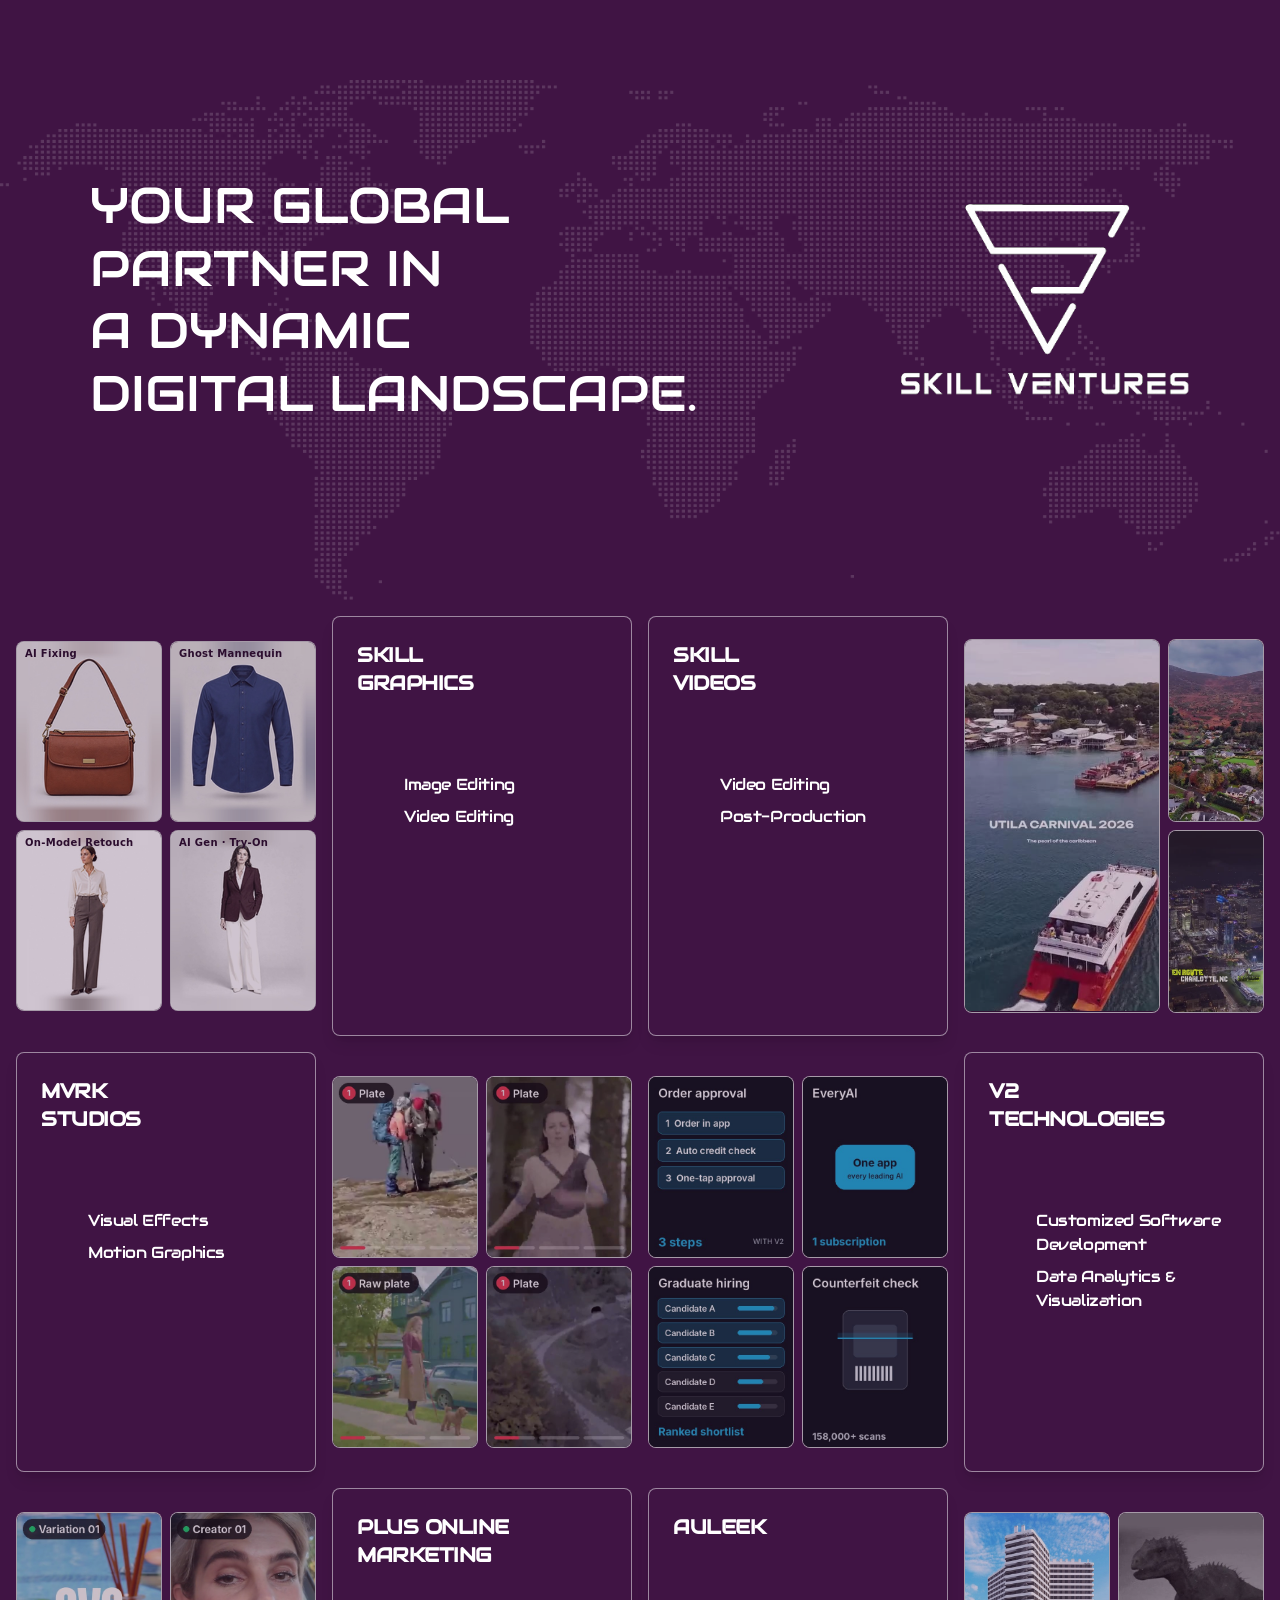
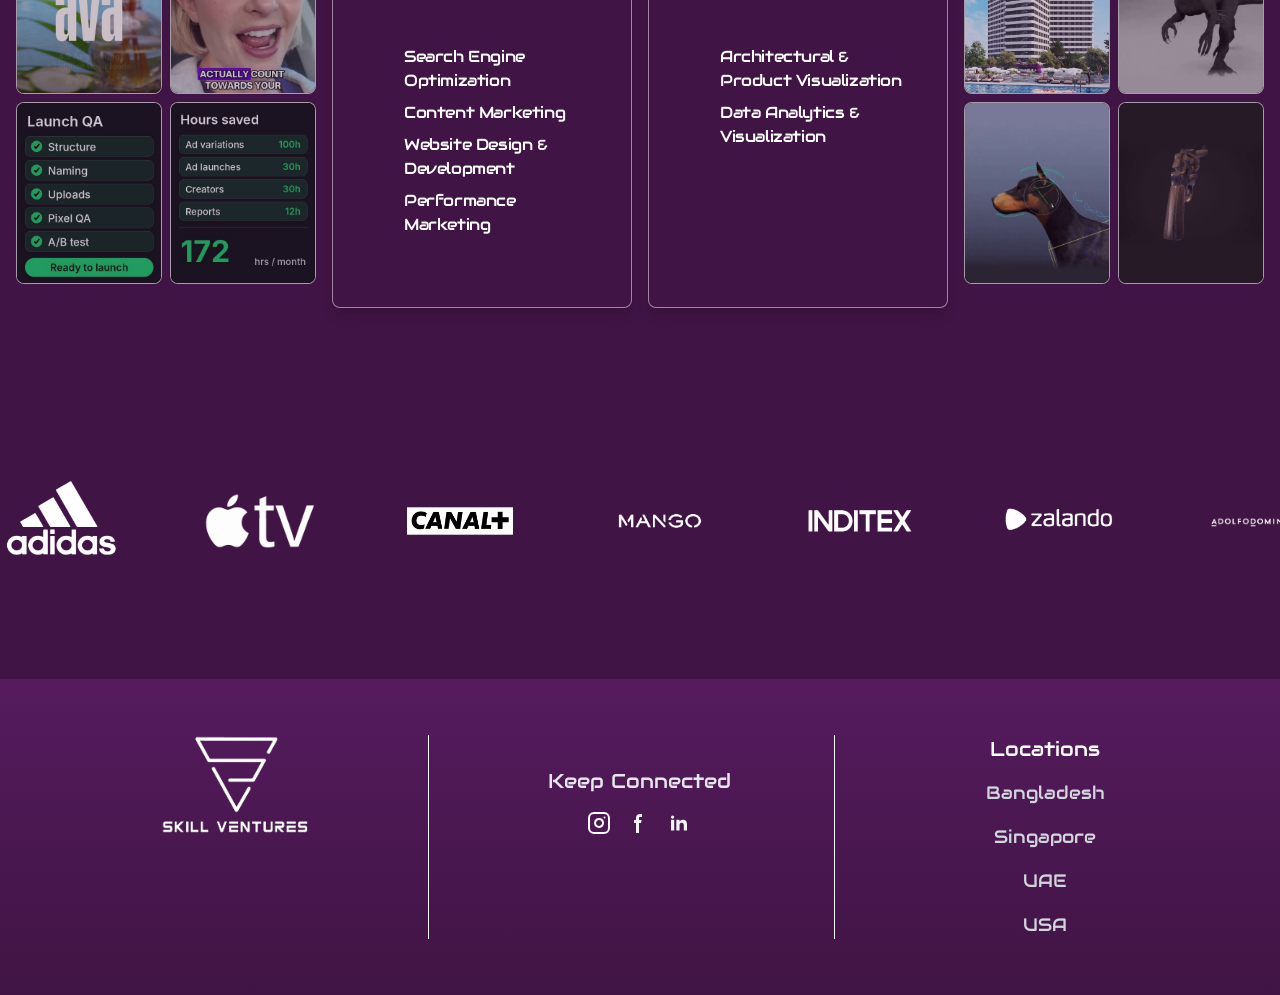
==== commit ca97ef10: "Home: plain text tile labels without background Co-Authored-By: Claude Fable 5.2 <noreply@anthropic." ====
--- a/Home.html
+++ b/Home.html
@@ -22,7 +22,7 @@
 .sv-modal{opacity:0;transition:opacity .3s}.sv-modal.sv-in{opacity:1}
 .sv-modal>div{transform:scale(.9);opacity:0;transition:transform .3s,opacity .3s}.sv-modal.sv-in>div{transform:none;opacity:1}
 @media (prefers-reduced-motion:reduce){.sv-mq{animation:none}.sv-modal,.sv-modal>div{transition:none}}
-.sv-grid{max-width:1424px!important}.sv-col{justify-content:center}.sv-mos{display:grid;grid-template-columns:1fr 1fr;gap:8px;width:100%}.sv-tile{position:relative;overflow:hidden;border:1px solid rgba(249,250,251,.6);border-radius:.5rem;background:#2b0d2e}.sv-tile::after{content:"";position:absolute;inset:0;background:rgba(64,20,68,.25);transition:background .3s;pointer-events:none}.sv-tile:hover::after{background:rgba(64,20,68,0)}.sv-media{display:block;width:100%;height:auto;object-fit:cover}.sv-reels{grid-template-columns:2.03fr 1fr;grid-template-rows:1fr 1fr;aspect-ratio:334/415.5}.sv-reels .sv-tile{min-height:0;min-width:0}.sv-reels .sv-big{grid-row:span 2}.sv-reels .sv-media{height:100%}.sv-tag{position:absolute;left:6px;top:6px;z-index:2;max-width:calc(100% - 12px);overflow:hidden;text-overflow:ellipsis;white-space:nowrap;font:600 10px/1 system-ui,-apple-system,"Segoe UI",Roboto,sans-serif;letter-spacing:.02em;padding:4px 7px;border-radius:999px;background:rgba(20,6,22,.8);color:#fff}.sv-b{position:absolute;left:0;top:0;height:100%;animation:svfade 7s ease-in-out infinite}@keyframes svfade{0%,38%{opacity:0}50%,88%{opacity:1}100%{opacity:0}}@media (max-width:1023px){.sv-tag{font-size:8px;line-height:1.2;padding:3px 5px;left:4px;top:4px;max-width:calc(100% - 8px);white-space:normal;border-radius:6px}}@media (prefers-reduced-motion:reduce){.sv-b{animation:none;opacity:1}}.sv-wrap{align-self:center}@media (prefers-reduced-motion:reduce){.sv-tile::after{transition:none}}</style></head><body class="antialiased"><div hidden=""><!--$--><!--/$--></div><main><section class="relative min-h-[600px] flex justify-center items-center "><img alt="Hero Image" loading="lazy" width="1920" height="500" decoding="async" data-nimg="1" class="absolute object-contain h-[600px] w-full -z-10 top-10 " style="color:transparent" src="./uploads/_skill.ventures/public_html/hero.png"/><div class=" w-[1100px] flex flex-col md:flex-row justify-between items-center gap-4 "><h1 class="hidden md:block text-4xl md:text-[50px] text-white text-center md:text-left leading-tight uppercase mb-14 md:mb-0">Your global <br/> partner in <br/> a dynamic <br/>digital landscape.</h1><h1 class="block md:hidden text-4xl md:text-[50px] text-white text-center md:text-left leading-tight uppercase mb-14 md:mb-0 px-8 order-1">Your global partner in a dynamic digital landscape.</h1><div><img alt="Hero Image" loading="lazy" width="500" height="400" decoding="async" data-nimg="1" class="w-full h-[100px] md:h-[200px] mb-12 md:mb-0 object-contain" style="color:transparent" src="./uploads/_skill.ventures/public_html/logo.png"/></div></div></section><div class="sv-grid max-w-[1200px] mx-auto hidden lg:grid grid-cols-1 lg:grid-cols-4 gap-4 p-4 pb-14"><div class="flex flex-col gap-4 sv-col"><div class="sv-mos"><div class="sv-tile"><img alt="AI fixing: flagged zipper, stitch, logo and texture" loading="lazy" decoding="async" class="sv-media" style="aspect-ratio:480/597" src="./samples/s_fix_a.jpg"/><img alt="AI fixing: corrected bag" loading="lazy" decoding="async" class="sv-media sv-b" style="aspect-ratio:480/597" src="./samples/s_fix.jpg"/><span class="sv-tag">AI Fixing</span></div><div class="sv-tile"><img alt="Ghost mannequin shirt" loading="lazy" decoding="async" class="sv-media" style="aspect-ratio:480/597" src="./samples/s_ghost.jpg"/><span class="sv-tag">Ghost Mannequin</span></div><div class="sv-tile"><img alt="On-model retouch" loading="lazy" decoding="async" class="sv-media" style="aspect-ratio:480/597" src="./samples/s_ret_fin.jpg"/><span class="sv-tag">On-Model Retouch</span></div><div class="sv-tile"><img alt="AI generation: source garment" loading="lazy" decoding="async" class="sv-media" style="aspect-ratio:480/597" src="./samples/s_tryon_g.jpg"/><img alt="AI generation: garment on a generated model" loading="lazy" decoding="async" class="sv-media sv-b" style="aspect-ratio:480/597" src="./samples/s_tryon_m.jpg"/><span class="sv-tag">AI Gen · Try-On</span></div></div></div><a href="https://skillgraphics.biz/" target="_blank" rel="noopener noreferrer" class="w-full"><div class="group relative bg-[#401444] border border-gray-50/50 rounded-lg overflow-hidden w-full md:max-w-[400px] p-14 shadow-lg cursor-pointer sv-card sv-short" style="height:420px"><h2 class="absolute top-6 left-6 font-black text-xl text-white tracking-tight uppercase sv-t">Skill <br/> Graphics</h2><div class="absolute left-6 bottom-80 text-md font-bold text-gray-200 z-10 hover:underline sv-l"><span>Visit Site →</span></div><div class="sv-s"><div class="text-white text-[14px] lg:text-[16px] tracking-tight"><div class="flex flex-col gap-2"><p class="">Image Editing</p><p>Video Editing</p></div></div></div></div></a><a href="https://skillvideos.biz/" target="_blank" rel="noopener noreferrer" class="w-full"><div class="group relative bg-[#401444] border border-gray-50/50 rounded-lg overflow-hidden w-full md:max-w-[400px] p-14 shadow-lg cursor-pointer sv-card sv-short" style="height:420px"><h2 class="absolute top-6 left-6 font-black text-xl text-white tracking-tight uppercase sv-t">Skill <br/> Videos</h2><div class="absolute left-6 bottom-80 text-md font-bold text-gray-200 z-10 hover:underline sv-l"><span>Visit Site →</span></div><div class="sv-s"><div class="text-white text-[14px] lg:text-[16px] tracking-tight"><div class="flex flex-col gap-2"><p class="">Video Editing</p><p><span style="white-space:nowrap">Post-Production</span></p></div></div></div></div></a><div class="flex flex-col gap-4 sv-col"><div class="sv-mos sv-reels"><div class="sv-tile sv-big"><video src="./samples/vid_event.mp4" poster="./samples/vid_event.jpg" loop="" muted="" playsinline="" preload="none" aria-label="Skill Videos sample" class="sv-media"></video></div><div class="sv-tile"><video src="./samples/vid_re.mp4" poster="./samples/vid_re.jpg" loop="" muted="" playsinline="" preload="none" aria-label="Skill Videos sample" class="sv-media"></video></div><div class="sv-tile"><video src="./samples/vid_reels.mp4" poster="./samples/vid_reels.jpg" loop="" muted="" playsinline="" preload="none" aria-label="Skill Videos sample" class="sv-media"></video></div></div></div><a href="https://mvrk.tv/" target="_blank" rel="noopener noreferrer" class="w-full"><div class="group relative bg-[#401444] border border-gray-50/50 rounded-lg overflow-hidden w-full md:max-w-[400px] p-14 shadow-lg cursor-pointer sv-card sv-short" style="height:420px"><h2 class="absolute top-6 left-6 font-black text-xl text-white tracking-tight uppercase sv-t">MVRK <br/> STUDIOS<!-- --> </h2><div class="absolute left-6 bottom-80 text-md font-bold text-gray-200 z-10 hover:underline sv-l"><span>Visit Site →</span></div><div class="sv-s"><div class="text-white text-[14px] lg:text-[16px] tracking-tight"><div class="flex flex-col gap-2"><p class="">Visual Effects</p><p>Motion Graphics</p></div></div></div></div></a><div class="flex flex-col gap-4 sv-col"><div class="sv-mos"><div class="sv-tile"><video src="./samples/mv2_comp.mp4" poster="./samples/mv2_comp.jpg" loop="" muted="" playsinline="" preload="none" aria-label="MVRK Studios sample" class="sv-media" style="aspect-ratio:4/5"></video></div><div class="sv-tile"><video src="./samples/mv2_roto.mp4" poster="./samples/mv2_roto.jpg" loop="" muted="" playsinline="" preload="none" aria-label="MVRK Studios sample" class="sv-media" style="aspect-ratio:4/5"></video></div><div class="sv-tile"><video src="./samples/mv2_clean.mp4" poster="./samples/mv2_clean.jpg" loop="" muted="" playsinline="" preload="none" aria-label="MVRK Studios sample" class="sv-media" style="aspect-ratio:4/5"></video></div><div class="sv-tile"><video src="./samples/mv2_mm.mp4" poster="./samples/mv2_mm.jpg" loop="" muted="" playsinline="" preload="none" aria-label="MVRK Studios sample" class="sv-media" style="aspect-ratio:4/5"></video></div></div></div><div class="flex flex-col gap-4 sv-col"><div class="sv-mos"><div class="sv-tile"><video src="./samples/v2_flow.mp4" poster="./samples/v2_flow.jpg" loop="" muted="" playsinline="" preload="none" aria-label="V2 Technologies sample" class="sv-media" style="aspect-ratio:4/5"></video></div><div class="sv-tile"><video src="./samples/v2_ai.mp4" poster="./samples/v2_ai.jpg" loop="" muted="" playsinline="" preload="none" aria-label="V2 Technologies sample" class="sv-media" style="aspect-ratio:4/5"></video></div><div class="sv-tile"><video src="./samples/v2_hire.mp4" poster="./samples/v2_hire.jpg" loop="" muted="" playsinline="" preload="none" aria-label="V2 Technologies sample" class="sv-media" style="aspect-ratio:4/5"></video></div><div class="sv-tile"><video src="./samples/v2_fake.mp4" poster="./samples/v2_fake.jpg" loop="" muted="" playsinline="" preload="none" aria-label="V2 Technologies sample" class="sv-media" style="aspect-ratio:4/5"></video></div></div></div><a href="https://v2.ltd/" target="_blank" rel="noopener noreferrer" class="w-full"><div class="group relative bg-[#401444] border border-gray-50/50 rounded-lg overflow-hidden w-full md:max-w-[400px] p-14 shadow-lg cursor-pointer sv-card" style="height:420px"><h2 class="absolute top-6 left-6 font-black text-xl text-white tracking-tight uppercase sv-t">V2 <br/> Technologies</h2><div class="absolute left-6 bottom-80 text-md font-bold text-gray-200 z-10 hover:underline sv-l"><span>Visit Site →</span></div><div class="sv-s"><div class="text-white text-[14px] lg:text-[16px] tracking-tight"><div class="flex flex-col gap-2"><p class="">Customized Software Development</p><p>Data Analytics &amp; Visualization</p></div></div></div></div></a><div class="flex flex-col gap-4 sv-col"><div class="sv-mos"><div class="sv-tile"><video src="./samples/pl_ads.mp4" poster="./samples/pl_ads.jpg" loop="" muted="" playsinline="" preload="none" aria-label="Plus Online Marketing sample" class="sv-media" style="aspect-ratio:4/5"></video></div><div class="sv-tile"><video src="./samples/pl_ugc.mp4" poster="./samples/pl_ugc.jpg" loop="" muted="" playsinline="" preload="none" aria-label="Plus Online Marketing sample" class="sv-media" style="aspect-ratio:4/5"></video></div><div class="sv-tile"><video src="./samples/pl_ops.mp4" poster="./samples/pl_ops.jpg" loop="" muted="" playsinline="" preload="none" aria-label="Plus Online Marketing sample" class="sv-media" style="aspect-ratio:4/5"></video></div><div class="sv-tile"><video src="./samples/pl_hours.mp4" poster="./samples/pl_hours.jpg" loop="" muted="" playsinline="" preload="none" aria-label="Plus Online Marketing sample" class="sv-media" style="aspect-ratio:4/5"></video></div></div></div><a href="https://plusonlinemarketing.com/" target="_blank" rel="noopener noreferrer" class="w-full"><div class="group relative bg-[#401444] border border-gray-50/50 rounded-lg overflow-hidden w-full md:max-w-[400px] p-14 shadow-lg cursor-pointer sv-card sv-large" style="height:420px"><h2 class="absolute top-6 left-6 font-black text-xl text-white tracking-tight uppercase sv-t">PLUS ONLINE <br/> MARKETING</h2><div class="absolute left-6 bottom-80 text-md font-bold text-gray-200 z-10 hover:underline sv-l"><span>Visit Site →</span></div><div class="sv-s"><div class="text-white text-[14px] lg:text-[16px] tracking-tight"><div class="flex flex-col gap-2"><p>Search Engine Optimization</p><p>Content Marketing</p><p>Website Design &amp; Development</p><p>Performance Marketing</p></div></div></div></div></a><a href="https://auleek.com/" target="_blank" rel="noopener noreferrer" class="w-full"><div class="group relative bg-[#401444] border border-gray-50/50 rounded-lg overflow-hidden w-full md:max-w-[400px] p-14 shadow-lg cursor-pointer sv-card" style="height:420px"><h2 class="absolute top-6 left-6 font-black text-xl text-white tracking-tight uppercase sv-t">AULEEK</h2><div class="absolute left-6 bottom-80 text-md font-bold text-gray-200 z-10 hover:underline sv-l"><span>Visit Site →</span></div><div class="sv-s"><div class="text-white text-[14px] lg:text-[16px] tracking-tight"><div class="flex flex-col gap-2"><p class="">Architectural &amp; Product Visualization</p><p>Data Analytics &amp; Visualization</p></div></div></div></div></a><div class="flex flex-col gap-4 sv-col"><div class="sv-mos"><div class="sv-tile"><img alt="AULEEK sample" loading="lazy" decoding="async" class="sv-media" style="aspect-ratio:4/5" src="./samples/al_viz.jpg"/></div><div class="sv-tile"><video src="./samples/al_anim.mp4" poster="./samples/al_anim.jpg" loop="" muted="" playsinline="" preload="none" aria-label="AULEEK sample" class="sv-media" style="aspect-ratio:4/5"></video></div><div class="sv-tile"><video src="./samples/al_rig.mp4" poster="./samples/al_rig.jpg" loop="" muted="" playsinline="" preload="none" aria-label="AULEEK sample" class="sv-media" style="aspect-ratio:4/5"></video></div><div class="sv-tile"><video src="./samples/al_game.mp4" poster="./samples/al_game.jpg" loop="" muted="" playsinline="" preload="none" aria-label="AULEEK sample" class="sv-media" style="aspect-ratio:4/5"></video></div></div></div></div><div class="px-2 block lg:hidden"><div class="grid grid-cols-1 gap-4"><div class="grid grid-cols-2 gap-2"><a href="https://skillgraphics.biz/" target="_blank" rel="noopener noreferrer" class="w-full"><div class="flex flex-col flex-wrap justify-between items-start content-stretch group relative bg-[#401444] border border-gray-50/80 rounded-2xl overflow-hidden p-4 shadow-lg cursor-pointer" style="height:370px"><h2 class="font-black text-[16px] text-white tracking-tight uppercase">Skill <br/> Graphics</h2><span class="text-[14px] font-bold text-gray-200 z-10 hover:underline">Visit Site →</span><div class="text-white text-[14px] font-medium tracking-tight"><p>Image Editing</p><p>Video Editing</p></div></div></a><a href="https://skillvideos.biz/" target="_blank" rel="noopener noreferrer" class="w-full"><div class="flex flex-col flex-wrap justify-between items-start content-stretch group relative bg-[#401444] border border-gray-50/80 rounded-2xl overflow-hidden p-4 shadow-lg cursor-pointer" style="height:370px"><h2 class="font-black text-[16px] text-white tracking-tight uppercase">Skill <br/> Videos</h2><span class="text-[14px] font-bold text-gray-200 z-10 hover:underline">Visit Site →</span><div class="text-white text-[14px] font-medium tracking-tight"><p>Video Editing</p><p><span style="white-space:nowrap">Post-Production</span></p></div></div></a></div><div class="grid grid-cols-2 gap-2"><div class="sv-mos sv-wrap"><div class="sv-tile"><img alt="AI fixing: flagged zipper, stitch, logo and texture" loading="lazy" decoding="async" class="sv-media" style="aspect-ratio:480/597" src="./samples/s_fix_a.jpg"/><img alt="AI fixing: corrected bag" loading="lazy" decoding="async" class="sv-media sv-b" style="aspect-ratio:480/597" src="./samples/s_fix.jpg"/><span class="sv-tag">AI Fixing</span></div><div class="sv-tile"><img alt="Ghost mannequin shirt" loading="lazy" decoding="async" class="sv-media" style="aspect-ratio:480/597" src="./samples/s_ghost.jpg"/><span class="sv-tag">Ghost Mannequin</span></div><div class="sv-tile"><img alt="On-model retouch" loading="lazy" decoding="async" class="sv-media" style="aspect-ratio:480/597" src="./samples/s_ret_fin.jpg"/><span class="sv-tag">On-Model Retouch</span></div><div class="sv-tile"><img alt="AI generation: source garment" loading="lazy" decoding="async" class="sv-media" style="aspect-ratio:480/597" src="./samples/s_tryon_g.jpg"/><img alt="AI generation: garment on a generated model" loading="lazy" decoding="async" class="sv-media sv-b" style="aspect-ratio:480/597" src="./samples/s_tryon_m.jpg"/><span class="sv-tag">AI Gen · Try-On</span></div></div><div class="sv-mos sv-reels sv-wrap"><div class="sv-tile sv-big"><video src="./samples/vid_event.mp4" poster="./samples/vid_event.jpg" loop="" muted="" playsinline="" preload="none" aria-label="Skill Videos sample" class="sv-media"></video></div><div class="sv-tile"><video src="./samples/vid_re.mp4" poster="./samples/vid_re.jpg" loop="" muted="" playsinline="" preload="none" aria-label="Skill Videos sample" class="sv-media"></video></div><div class="sv-tile"><video src="./samples/vid_reels.mp4" poster="./samples/vid_reels.jpg" loop="" muted="" playsinline="" preload="none" aria-label="Skill Videos sample" class="sv-media"></video></div></div></div><div class="grid grid-cols-2 gap-2"><div class="flex flex-col gap-2 items-center justify-center"><a href="https://mvrk.tv/" target="_blank" rel="noopener noreferrer" class="w-full"><div class="flex flex-col flex-wrap justify-between items-start content-stretch group relative bg-[#401444] border border-gray-50/80 rounded-2xl overflow-hidden p-4 shadow-lg cursor-pointer" style="height:370px"><h2 class="font-black text-[16px] text-white tracking-tight uppercase">MVRK <br/> STUDIOS<!-- --> </h2><span class="text-[14px] font-bold text-gray-200 z-10 hover:underline">Visit Site →</span><div class="text-white text-[14px] font-medium tracking-tight"><p>Visual Effects</p><p>Motion Graphics</p></div></div></a><div class="sv-mos"><div class="sv-tile"><video src="./samples/mv2_comp.mp4" poster="./samples/mv2_comp.jpg" loop="" muted="" playsinline="" preload="none" aria-label="MVRK Studios sample" class="sv-media" style="aspect-ratio:4/5"></video></div><div class="sv-tile"><video src="./samples/mv2_roto.mp4" poster="./samples/mv2_roto.jpg" loop="" muted="" playsinline="" preload="none" aria-label="MVRK Studios sample" class="sv-media" style="aspect-ratio:4/5"></video></div><div class="sv-tile"><video src="./samples/mv2_clean.mp4" poster="./samples/mv2_clean.jpg" loop="" muted="" playsinline="" preload="none" aria-label="MVRK Studios sample" class="sv-media" style="aspect-ratio:4/5"></video></div><div class="sv-tile"><video src="./samples/mv2_mm.mp4" poster="./samples/mv2_mm.jpg" loop="" muted="" playsinline="" preload="none" aria-label="MVRK Studios sample" class="sv-media" style="aspect-ratio:4/5"></video></div></div></div><div class="flex flex-col gap-2 items-center justify-center"><div class="sv-mos sv-wrap"><div class="sv-tile"><video src="./samples/v2_flow.mp4" poster="./samples/v2_flow.jpg" loop="" muted="" playsinline="" preload="none" aria-label="V2 Technologies sample" class="sv-media" style="aspect-ratio:4/5"></video></div><div class="sv-tile"><video src="./samples/v2_ai.mp4" poster="./samples/v2_ai.jpg" loop="" muted="" playsinline="" preload="none" aria-label="V2 Technologies sample" class="sv-media" style="aspect-ratio:4/5"></video></div><div class="sv-tile"><video src="./samples/v2_hire.mp4" poster="./samples/v2_hire.jpg" loop="" muted="" playsinline="" preload="none" aria-label="V2 Technologies sample" class="sv-media" style="aspect-ratio:4/5"></video></div><div class="sv-tile"><video src="./samples/v2_fake.mp4" poster="./samples/v2_fake.jpg" loop="" muted="" playsinline="" preload="none" aria-label="V2 Technologies sample" class="sv-media" style="aspect-ratio:4/5"></video></div></div><a href="https://v2.ltd/" target="_blank" rel="noopener noreferrer" class="w-full"><div class="flex flex-col flex-wrap justify-between items-start content-stretch group relative bg-[#401444] border border-gray-50/80 rounded-2xl overflow-hidden p-4 shadow-lg cursor-pointer" style="height:370px"><h2 class="font-black text-[16px] text-white tracking-tight uppercase">V2 <br/> Technologies</h2><span class="text-[14px] font-bold text-gray-200 z-10 hover:underline">Visit Site →</span><div class="text-white text-[14px] font-medium tracking-tight"><p>Customized Software <br/> Development</p><p>Data Analytics &amp; <br/> Visualization</p></div></div></a></div></div><div class="grid grid-cols-2 gap-2"><div class="flex flex-col gap-2 items-center justify-center"><a href="https://plusonlinemarketing.com/" target="_blank" rel="noopener noreferrer" class="w-full"><div class="flex flex-col flex-wrap justify-between items-start content-stretch group relative bg-[#401444] border border-gray-50/80 rounded-2xl overflow-hidden p-4 shadow-lg cursor-pointer" style="height:370px"><h2 class="font-black text-[16px] text-white tracking-tight uppercase">PLUS ONLINE <br/> MARKETING</h2><span class="text-[14px] font-bold text-gray-200 z-10 hover:underline">Visit Site →</span><div class="text-white text-[14px] font-medium tracking-tight"><p>Search Engine Optimization</p><p>Content Marketing</p><p class="transition-all duration-700 ease-out delay-200 group-hover:translate-y-0">Website Design &amp; Development</p><p class="transition-all duration-700 ease-out delay-200 group-hover:translate-y-0">Performance Marketing</p></div></div></a><div class="sv-mos sv-wrap"><div class="sv-tile"><video src="./samples/pl_ads.mp4" poster="./samples/pl_ads.jpg" loop="" muted="" playsinline="" preload="none" aria-label="Plus Online Marketing sample" class="sv-media" style="aspect-ratio:4/5"></video></div><div class="sv-tile"><video src="./samples/pl_ugc.mp4" poster="./samples/pl_ugc.jpg" loop="" muted="" playsinline="" preload="none" aria-label="Plus Online Marketing sample" class="sv-media" style="aspect-ratio:4/5"></video></div><div class="sv-tile"><video src="./samples/pl_ops.mp4" poster="./samples/pl_ops.jpg" loop="" muted="" playsinline="" preload="none" aria-label="Plus Online Marketing sample" class="sv-media" style="aspect-ratio:4/5"></video></div><div class="sv-tile"><video src="./samples/pl_hours.mp4" poster="./samples/pl_hours.jpg" loop="" muted="" playsinline="" preload="none" aria-label="Plus Online Marketing sample" class="sv-media" style="aspect-ratio:4/5"></video></div></div></div><div class="flex flex-col gap-2 items-center justify-center"><div class="sv-mos sv-wrap"><div class="sv-tile"><img alt="AULEEK sample" loading="lazy" decoding="async" class="sv-media" style="aspect-ratio:4/5" src="./samples/al_viz.jpg"/></div><div class="sv-tile"><video src="./samples/al_anim.mp4" poster="./samples/al_anim.jpg" loop="" muted="" playsinline="" preload="none" aria-label="AULEEK sample" class="sv-media" style="aspect-ratio:4/5"></video></div><div class="sv-tile"><video src="./samples/al_rig.mp4" poster="./samples/al_rig.jpg" loop="" muted="" playsinline="" preload="none" aria-label="AULEEK sample" class="sv-media" style="aspect-ratio:4/5"></video></div><div class="sv-tile"><video src="./samples/al_game.mp4" poster="./samples/al_game.jpg" loop="" muted="" playsinline="" preload="none" aria-label="AULEEK sample" class="sv-media" style="aspect-ratio:4/5"></video></div></div><a href="https://auleek.com/" target="_blank" rel="noopener noreferrer" class="w-full"><div class="flex flex-col flex-wrap justify-between items-start content-stretch group relative bg-[#401444] border border-gray-50/80 rounded-2xl overflow-hidden p-4 shadow-lg cursor-pointer" style="height:370px"><h2 class="font-black text-[16px] text-white tracking-tight uppercase">AULEEK</h2><span class="text-[14px] font-bold text-gray-200 z-10 hover:underline">Visit Site →</span><div class="text-white text-[14px] font-medium tracking-tight"><p>Architectural &amp; <br/>Product Visualization</p><p class="transition-all duration-700 ease-out delay-200 group-hover:translate-y-0">Data Analytics &amp; <br/> Visualization</p></div></div></a></div></div></div></div><div class="min-h-[300px] flex items-center justify-center"><div class="flex my-24 overflow-hidden"><div class="flex flex-shrink-0 sv-mq"><img alt="marqueImg0" loading="lazy" width="200" height="200" decoding="async" data-nimg="1" class="object-contain pr-20" style="color:transparent" src="./uploads/_skill.ventures/public_html/slider/1.png"/><img alt="marqueImg1" loading="lazy" width="200" height="200" decoding="async" data-nimg="1" class="object-contain pr-20" style="color:transparent" src="./uploads/_skill.ventures/public_html/slider/2.png"/><img alt="marqueImg2" loading="lazy" width="200" height="200" decoding="async" data-nimg="1" class="object-contain pr-20" style="color:transparent" src="./uploads/_skill.ventures/public_html/slider/3.png"/><img alt="marqueImg3" loading="lazy" width="200" height="200" decoding="async" data-nimg="1" class="object-contain pr-20" style="color:transparent" src="./uploads/_skill.ventures/public_html/slider/5.png"/><img alt="marqueImg4" loading="lazy" width="200" height="200" decoding="async" data-nimg="1" class="object-contain pr-20" style="color:transparent" src="./uploads/_skill.ventures/public_html/slider/6.png"/><img alt="marqueImg5" loading="lazy" width="200" height="200" decoding="async" data-nimg="1" class="object-contain pr-20" style="color:transparent" src="./uploads/_skill.ventures/public_html/slider/7.png"/><img alt="marqueImg6" loading="lazy" width="200" height="200" decoding="async" data-nimg="1" class="object-contain pr-20" style="color:transparent" src="./uploads/_skill.ventures/public_html/slider/8.png"/><img alt="marqueImg7" loading="lazy" width="200" height="200" decoding="async" data-nimg="1" class="object-contain pr-20" style="color:transparent" src="./uploads/_skill.ventures/public_html/slider/9.png"/><img alt="marqueImg8" loading="lazy" width="200" height="200" decoding="async" data-nimg="1" class="object-contain pr-20" style="color:transparent" src="./uploads/_skill.ventures/public_html/slider/10.png"/><img alt="marqueImg9" loading="lazy" width="200" height="200" decoding="async" data-nimg="1" class="object-contain pr-20" style="color:transparent" src="./uploads/_skill.ventures/public_html/slider/11.png"/><img alt="marqueImg10" loading="lazy" width="200" height="200" decoding="async" data-nimg="1" class="object-contain pr-20" style="color:transparent" src="./uploads/_skill.ventures/public_html/slider/12.png"/><img alt="marqueImg11" loading="lazy" width="200" height="200" decoding="async" data-nimg="1" class="object-contain pr-20" style="color:transparent" src="./uploads/_skill.ventures/public_html/slider/13.png"/></div><div class="flex flex-shrink-0 sv-mq"><img alt="marqueImg0" loading="lazy" width="200" height="200" decoding="async" data-nimg="1" class="object-contain pr-20" style="color:transparent" src="./uploads/_skill.ventures/public_html/slider/1.png"/><img alt="marqueImg1" loading="lazy" width="200" height="200" decoding="async" data-nimg="1" class="object-contain pr-20" style="color:transparent" src="./uploads/_skill.ventures/public_html/slider/2.png"/><img alt="marqueImg2" loading="lazy" width="200" height="200" decoding="async" data-nimg="1" class="object-contain pr-20" style="color:transparent" src="./uploads/_skill.ventures/public_html/slider/3.png"/><img alt="marqueImg3" loading="lazy" width="200" height="200" decoding="async" data-nimg="1" class="object-contain pr-20" style="color:transparent" src="./uploads/_skill.ventures/public_html/slider/5.png"/><img alt="marqueImg4" loading="lazy" width="200" height="200" decoding="async" data-nimg="1" class="object-contain pr-20" style="color:transparent" src="./uploads/_skill.ventures/public_html/slider/6.png"/><img alt="marqueImg5" loading="lazy" width="200" height="200" decoding="async" data-nimg="1" class="object-contain pr-20" style="color:transparent" src="./uploads/_skill.ventures/public_html/slider/7.png"/><img alt="marqueImg6" loading="lazy" width="200" height="200" decoding="async" data-nimg="1" class="object-contain pr-20" style="color:transparent" src="./uploads/_skill.ventures/public_html/slider/8.png"/><img alt="marqueImg7" loading="lazy" width="200" height="200" decoding="async" data-nimg="1" class="object-contain pr-20" style="color:transparent" src="./uploads/_skill.ventures/public_html/slider/9.png"/><img alt="marqueImg8" loading="lazy" width="200" height="200" decoding="async" data-nimg="1" class="object-contain pr-20" style="color:transparent" src="./uploads/_skill.ventures/public_html/slider/10.png"/><img alt="marqueImg9" loading="lazy" width="200" height="200" decoding="async" data-nimg="1" class="object-contain pr-20" style="color:transparent" src="./uploads/_skill.ventures/public_html/slider/11.png"/><img alt="marqueImg10" loading="lazy" width="200" height="200" decoding="async" data-nimg="1" class="object-contain pr-20" style="color:transparent" src="./uploads/_skill.ventures/public_html/slider/12.png"/><img alt="marqueImg11" loading="lazy" width="200" height="200" decoding="async" data-nimg="1" class="object-contain pr-20" style="color:transparent" src="./uploads/_skill.ventures/public_html/slider/13.png"/></div></div></div><!--$--><!--/$--><footer class="flex justify-center items-center py-14 px-4 bg-gradient-to-b from-[#551b5e] to-[#401444] text-white"><div class="max-w-[1200px] grid grid-cols-1 md:grid-cols-3 gap-4"><div class="border-0 md:border-r border-gray-100"><img alt="Hero Image" loading="lazy" width="500" height="200" decoding="async" data-nimg="1" class="h-[100px] object-contain" style="color:transparent" src="./uploads/_skill.ventures/public_html/logo.png"/></div><div class="text-center border-0 md:border-r border-gray-100 mb-14 md:mb-0"><h2 class="font-medium text-gray-200 text-xl mt-8">Keep Connected</h2><div class="flex items-center justify-center gap-4 mt-4"><a target="_blank" href="https://www.instagram.com/skillventures.sv?igsh=M3BwMGJlN2JtbHNt"><svg xmlns="http://www.w3.org/2000/svg" width="24" height="24" viewBox="0 0 24 24" fill="none" stroke="currentColor" stroke-width="2" stroke-linecap="round" stroke-linejoin="round" class="lucide lucide-instagram-icon lucide-instagram"><rect width="20" height="20" x="2" y="2" rx="5" ry="5"></rect><path d="M16 11.37A4 4 0 1 1 12.63 8 4 4 0 0 1 16 11.37z"></path><line x1="17.5" x2="17.51" y1="6.5" y2="6.5"></line></svg></a><a target="_blank" href="https://www.facebook.com/share/162M9BS4Bq/"><svg class="w-6 h-6 text-gray-100 dark:text-white" aria-hidden="true" xmlns="http://www.w3.org/2000/svg" width="24" height="24" fill="currentColor" viewBox="0 0 24 24"><path fill-rule="evenodd" d="M13.135 6H15V3h-1.865a4.147 4.147 0 0 0-4.142 4.142V9H7v3h2v9.938h3V12h2.021l.592-3H12V6.591A.6.6 0 0 1 12.592 6h.543Z" clip-rule="evenodd"></path></svg></a><a target="_blank" href="https://www.linkedin.com/company/skill-ventures/?viewAsMember=true"><svg class="w-6 h-6 text-gray-100 dark:text-white" aria-hidden="true" xmlns="http://www.w3.org/2000/svg" width="24" height="24" fill="currentColor" viewBox="0 0 24 24"><path fill-rule="evenodd" d="M12.51 8.796v1.697a3.738 3.738 0 0 1 3.288-1.684c3.455 0 4.202 2.16 4.202 4.97V19.5h-3.2v-5.072c0-1.21-.244-2.766-2.128-2.766-1.827 0-2.139 1.317-2.139 2.676V19.5h-3.19V8.796h3.168ZM7.2 6.106a1.61 1.61 0 0 1-.988 1.483 1.595 1.595 0 0 1-1.743-.348A1.607 1.607 0 0 1 5.6 4.5a1.601 1.601 0 0 1 1.6 1.606Z" clip-rule="evenodd"></path><path d="M7.2 8.809H4V19.5h3.2V8.809Z"></path></svg></a></div></div><div class=""><h2 class="font-medium text-xl text-center">Locations</h2><div class="flex flex-col items-center justify-center gap-4 mt-4"><a data-tooltip-id="bangladesh-tooltip" data-tooltip-place="right" class="text-gray-300 text-lg hover:text-xl hover:underline hover:text-white transition-all duration-100 sv-loc" tabindex="0">Bangladesh<span class="sv-tip" role="tooltip"><span>House#112</span><span>Road#06</span><span>Mohakhali DOHS</span><span>Dhaka, Bangladesh</span></span></a><a data-tooltip-id="singapore-tooltip" data-tooltip-place="right" class="text-gray-300 text-lg hover:text-xl hover:underline hover:text-white transition-all duration-100 sv-loc" tabindex="0">Singapore<span class="sv-tip" role="tooltip"><span>151 Chin Swee Road,</span><span>#02-24 Manhattan House,</span><span>169876</span></span></a><a data-tooltip-id="uae-tooltip" data-tooltip-place="right" class="text-gray-300 text-lg hover:text-xl hover:underline hover:text-white transition-all duration-100 sv-loc" tabindex="0">UAE<span class="sv-tip" role="tooltip"><span>Business Center</span><span>Sharjah Publishing City Free Zone,</span><span>United Arab Emirates</span></span></a> <a data-tooltip-id="usa-tooltip" data-tooltip-place="right" class="text-gray-300 text-lg hover:text-xl hover:underline hover:text-white transition-all duration-100 sv-loc" tabindex="0">USA<span class="sv-tip" role="tooltip"><span>2248 Broadway,</span><span>#1619 NY 10024,</span><span>New York</span></span></a></div> </div></div></footer></main><script>(function(){
+.sv-grid{max-width:1424px!important}.sv-col{justify-content:center}.sv-mos{display:grid;grid-template-columns:1fr 1fr;gap:8px;width:100%}.sv-tile{position:relative;overflow:hidden;border:1px solid rgba(249,250,251,.6);border-radius:.5rem;background:#2b0d2e}.sv-tile::after{content:"";position:absolute;inset:0;background:rgba(64,20,68,.25);transition:background .3s;pointer-events:none}.sv-tile:hover::after{background:rgba(64,20,68,0)}.sv-media{display:block;width:100%;height:auto;object-fit:cover}.sv-reels{grid-template-columns:2.03fr 1fr;grid-template-rows:1fr 1fr;aspect-ratio:334/415.5}.sv-reels .sv-tile{min-height:0;min-width:0}.sv-reels .sv-big{grid-row:span 2}.sv-reels .sv-media{height:100%}.sv-tag{position:absolute;left:8px;top:7px;z-index:2;max-width:calc(100% - 16px);white-space:nowrap;font:700 10px/1 system-ui,-apple-system,"Segoe UI",Roboto,sans-serif;letter-spacing:.03em;color:#2b0d2e}.sv-b{position:absolute;left:0;top:0;height:100%;animation:svfade 7s ease-in-out infinite}@keyframes svfade{0%,38%{opacity:0}50%,88%{opacity:1}100%{opacity:0}}@media (max-width:1023px){.sv-tag{font-size:7px;letter-spacing:0;left:4px;top:3px;max-width:calc(100% - 8px)}}@media (prefers-reduced-motion:reduce){.sv-b{animation:none;opacity:1}}.sv-wrap{align-self:center}@media (prefers-reduced-motion:reduce){.sv-tile::after{transition:none}}</style></head><body class="antialiased"><div hidden=""><!--$--><!--/$--></div><main><section class="relative min-h-[600px] flex justify-center items-center "><img alt="Hero Image" loading="lazy" width="1920" height="500" decoding="async" data-nimg="1" class="absolute object-contain h-[600px] w-full -z-10 top-10 " style="color:transparent" src="./uploads/_skill.ventures/public_html/hero.png"/><div class=" w-[1100px] flex flex-col md:flex-row justify-between items-center gap-4 "><h1 class="hidden md:block text-4xl md:text-[50px] text-white text-center md:text-left leading-tight uppercase mb-14 md:mb-0">Your global <br/> partner in <br/> a dynamic <br/>digital landscape.</h1><h1 class="block md:hidden text-4xl md:text-[50px] text-white text-center md:text-left leading-tight uppercase mb-14 md:mb-0 px-8 order-1">Your global partner in a dynamic digital landscape.</h1><div><img alt="Hero Image" loading="lazy" width="500" height="400" decoding="async" data-nimg="1" class="w-full h-[100px] md:h-[200px] mb-12 md:mb-0 object-contain" style="color:transparent" src="./uploads/_skill.ventures/public_html/logo.png"/></div></div></section><div class="sv-grid max-w-[1200px] mx-auto hidden lg:grid grid-cols-1 lg:grid-cols-4 gap-4 p-4 pb-14"><div class="flex flex-col gap-4 sv-col"><div class="sv-mos"><div class="sv-tile"><img alt="AI fixing: flagged zipper, stitch, logo and texture" loading="lazy" decoding="async" class="sv-media" style="aspect-ratio:480/597" src="./samples/s_fix_a.jpg"/><img alt="AI fixing: corrected bag" loading="lazy" decoding="async" class="sv-media sv-b" style="aspect-ratio:480/597" src="./samples/s_fix.jpg"/><span class="sv-tag">AI Fixing</span></div><div class="sv-tile"><img alt="Ghost mannequin shirt" loading="lazy" decoding="async" class="sv-media" style="aspect-ratio:480/597" src="./samples/s_ghost.jpg"/><span class="sv-tag">Ghost Mannequin</span></div><div class="sv-tile"><img alt="On-model retouch" loading="lazy" decoding="async" class="sv-media" style="aspect-ratio:480/597" src="./samples/s_ret_fin.jpg"/><span class="sv-tag">On-Model Retouch</span></div><div class="sv-tile"><img alt="AI generation: source garment" loading="lazy" decoding="async" class="sv-media" style="aspect-ratio:480/597" src="./samples/s_tryon_g.jpg"/><img alt="AI generation: garment on a generated model" loading="lazy" decoding="async" class="sv-media sv-b" style="aspect-ratio:480/597" src="./samples/s_tryon_m.jpg"/><span class="sv-tag">AI Gen · Try-On</span></div></div></div><a href="https://skillgraphics.biz/" target="_blank" rel="noopener noreferrer" class="w-full"><div class="group relative bg-[#401444] border border-gray-50/50 rounded-lg overflow-hidden w-full md:max-w-[400px] p-14 shadow-lg cursor-pointer sv-card sv-short" style="height:420px"><h2 class="absolute top-6 left-6 font-black text-xl text-white tracking-tight uppercase sv-t">Skill <br/> Graphics</h2><div class="absolute left-6 bottom-80 text-md font-bold text-gray-200 z-10 hover:underline sv-l"><span>Visit Site →</span></div><div class="sv-s"><div class="text-white text-[14px] lg:text-[16px] tracking-tight"><div class="flex flex-col gap-2"><p class="">Image Editing</p><p>Video Editing</p></div></div></div></div></a><a href="https://skillvideos.biz/" target="_blank" rel="noopener noreferrer" class="w-full"><div class="group relative bg-[#401444] border border-gray-50/50 rounded-lg overflow-hidden w-full md:max-w-[400px] p-14 shadow-lg cursor-pointer sv-card sv-short" style="height:420px"><h2 class="absolute top-6 left-6 font-black text-xl text-white tracking-tight uppercase sv-t">Skill <br/> Videos</h2><div class="absolute left-6 bottom-80 text-md font-bold text-gray-200 z-10 hover:underline sv-l"><span>Visit Site →</span></div><div class="sv-s"><div class="text-white text-[14px] lg:text-[16px] tracking-tight"><div class="flex flex-col gap-2"><p class="">Video Editing</p><p><span style="white-space:nowrap">Post-Production</span></p></div></div></div></div></a><div class="flex flex-col gap-4 sv-col"><div class="sv-mos sv-reels"><div class="sv-tile sv-big"><video src="./samples/vid_event.mp4" poster="./samples/vid_event.jpg" loop="" muted="" playsinline="" preload="none" aria-label="Skill Videos sample" class="sv-media"></video></div><div class="sv-tile"><video src="./samples/vid_re.mp4" poster="./samples/vid_re.jpg" loop="" muted="" playsinline="" preload="none" aria-label="Skill Videos sample" class="sv-media"></video></div><div class="sv-tile"><video src="./samples/vid_reels.mp4" poster="./samples/vid_reels.jpg" loop="" muted="" playsinline="" preload="none" aria-label="Skill Videos sample" class="sv-media"></video></div></div></div><a href="https://mvrk.tv/" target="_blank" rel="noopener noreferrer" class="w-full"><div class="group relative bg-[#401444] border border-gray-50/50 rounded-lg overflow-hidden w-full md:max-w-[400px] p-14 shadow-lg cursor-pointer sv-card sv-short" style="height:420px"><h2 class="absolute top-6 left-6 font-black text-xl text-white tracking-tight uppercase sv-t">MVRK <br/> STUDIOS<!-- --> </h2><div class="absolute left-6 bottom-80 text-md font-bold text-gray-200 z-10 hover:underline sv-l"><span>Visit Site →</span></div><div class="sv-s"><div class="text-white text-[14px] lg:text-[16px] tracking-tight"><div class="flex flex-col gap-2"><p class="">Visual Effects</p><p>Motion Graphics</p></div></div></div></div></a><div class="flex flex-col gap-4 sv-col"><div class="sv-mos"><div class="sv-tile"><video src="./samples/mv2_comp.mp4" poster="./samples/mv2_comp.jpg" loop="" muted="" playsinline="" preload="none" aria-label="MVRK Studios sample" class="sv-media" style="aspect-ratio:4/5"></video></div><div class="sv-tile"><video src="./samples/mv2_roto.mp4" poster="./samples/mv2_roto.jpg" loop="" muted="" playsinline="" preload="none" aria-label="MVRK Studios sample" class="sv-media" style="aspect-ratio:4/5"></video></div><div class="sv-tile"><video src="./samples/mv2_clean.mp4" poster="./samples/mv2_clean.jpg" loop="" muted="" playsinline="" preload="none" aria-label="MVRK Studios sample" class="sv-media" style="aspect-ratio:4/5"></video></div><div class="sv-tile"><video src="./samples/mv2_mm.mp4" poster="./samples/mv2_mm.jpg" loop="" muted="" playsinline="" preload="none" aria-label="MVRK Studios sample" class="sv-media" style="aspect-ratio:4/5"></video></div></div></div><div class="flex flex-col gap-4 sv-col"><div class="sv-mos"><div class="sv-tile"><video src="./samples/v2_flow.mp4" poster="./samples/v2_flow.jpg" loop="" muted="" playsinline="" preload="none" aria-label="V2 Technologies sample" class="sv-media" style="aspect-ratio:4/5"></video></div><div class="sv-tile"><video src="./samples/v2_ai.mp4" poster="./samples/v2_ai.jpg" loop="" muted="" playsinline="" preload="none" aria-label="V2 Technologies sample" class="sv-media" style="aspect-ratio:4/5"></video></div><div class="sv-tile"><video src="./samples/v2_hire.mp4" poster="./samples/v2_hire.jpg" loop="" muted="" playsinline="" preload="none" aria-label="V2 Technologies sample" class="sv-media" style="aspect-ratio:4/5"></video></div><div class="sv-tile"><video src="./samples/v2_fake.mp4" poster="./samples/v2_fake.jpg" loop="" muted="" playsinline="" preload="none" aria-label="V2 Technologies sample" class="sv-media" style="aspect-ratio:4/5"></video></div></div></div><a href="https://v2.ltd/" target="_blank" rel="noopener noreferrer" class="w-full"><div class="group relative bg-[#401444] border border-gray-50/50 rounded-lg overflow-hidden w-full md:max-w-[400px] p-14 shadow-lg cursor-pointer sv-card" style="height:420px"><h2 class="absolute top-6 left-6 font-black text-xl text-white tracking-tight uppercase sv-t">V2 <br/> Technologies</h2><div class="absolute left-6 bottom-80 text-md font-bold text-gray-200 z-10 hover:underline sv-l"><span>Visit Site →</span></div><div class="sv-s"><div class="text-white text-[14px] lg:text-[16px] tracking-tight"><div class="flex flex-col gap-2"><p class="">Customized Software Development</p><p>Data Analytics &amp; Visualization</p></div></div></div></div></a><div class="flex flex-col gap-4 sv-col"><div class="sv-mos"><div class="sv-tile"><video src="./samples/pl_ads.mp4" poster="./samples/pl_ads.jpg" loop="" muted="" playsinline="" preload="none" aria-label="Plus Online Marketing sample" class="sv-media" style="aspect-ratio:4/5"></video></div><div class="sv-tile"><video src="./samples/pl_ugc.mp4" poster="./samples/pl_ugc.jpg" loop="" muted="" playsinline="" preload="none" aria-label="Plus Online Marketing sample" class="sv-media" style="aspect-ratio:4/5"></video></div><div class="sv-tile"><video src="./samples/pl_ops.mp4" poster="./samples/pl_ops.jpg" loop="" muted="" playsinline="" preload="none" aria-label="Plus Online Marketing sample" class="sv-media" style="aspect-ratio:4/5"></video></div><div class="sv-tile"><video src="./samples/pl_hours.mp4" poster="./samples/pl_hours.jpg" loop="" muted="" playsinline="" preload="none" aria-label="Plus Online Marketing sample" class="sv-media" style="aspect-ratio:4/5"></video></div></div></div><a href="https://plusonlinemarketing.com/" target="_blank" rel="noopener noreferrer" class="w-full"><div class="group relative bg-[#401444] border border-gray-50/50 rounded-lg overflow-hidden w-full md:max-w-[400px] p-14 shadow-lg cursor-pointer sv-card sv-large" style="height:420px"><h2 class="absolute top-6 left-6 font-black text-xl text-white tracking-tight uppercase sv-t">PLUS ONLINE <br/> MARKETING</h2><div class="absolute left-6 bottom-80 text-md font-bold text-gray-200 z-10 hover:underline sv-l"><span>Visit Site →</span></div><div class="sv-s"><div class="text-white text-[14px] lg:text-[16px] tracking-tight"><div class="flex flex-col gap-2"><p>Search Engine Optimization</p><p>Content Marketing</p><p>Website Design &amp; Development</p><p>Performance Marketing</p></div></div></div></div></a><a href="https://auleek.com/" target="_blank" rel="noopener noreferrer" class="w-full"><div class="group relative bg-[#401444] border border-gray-50/50 rounded-lg overflow-hidden w-full md:max-w-[400px] p-14 shadow-lg cursor-pointer sv-card" style="height:420px"><h2 class="absolute top-6 left-6 font-black text-xl text-white tracking-tight uppercase sv-t">AULEEK</h2><div class="absolute left-6 bottom-80 text-md font-bold text-gray-200 z-10 hover:underline sv-l"><span>Visit Site →</span></div><div class="sv-s"><div class="text-white text-[14px] lg:text-[16px] tracking-tight"><div class="flex flex-col gap-2"><p class="">Architectural &amp; Product Visualization</p><p>Data Analytics &amp; Visualization</p></div></div></div></div></a><div class="flex flex-col gap-4 sv-col"><div class="sv-mos"><div class="sv-tile"><img alt="AULEEK sample" loading="lazy" decoding="async" class="sv-media" style="aspect-ratio:4/5" src="./samples/al_viz.jpg"/></div><div class="sv-tile"><video src="./samples/al_anim.mp4" poster="./samples/al_anim.jpg" loop="" muted="" playsinline="" preload="none" aria-label="AULEEK sample" class="sv-media" style="aspect-ratio:4/5"></video></div><div class="sv-tile"><video src="./samples/al_rig.mp4" poster="./samples/al_rig.jpg" loop="" muted="" playsinline="" preload="none" aria-label="AULEEK sample" class="sv-media" style="aspect-ratio:4/5"></video></div><div class="sv-tile"><video src="./samples/al_game.mp4" poster="./samples/al_game.jpg" loop="" muted="" playsinline="" preload="none" aria-label="AULEEK sample" class="sv-media" style="aspect-ratio:4/5"></video></div></div></div></div><div class="px-2 block lg:hidden"><div class="grid grid-cols-1 gap-4"><div class="grid grid-cols-2 gap-2"><a href="https://skillgraphics.biz/" target="_blank" rel="noopener noreferrer" class="w-full"><div class="flex flex-col flex-wrap justify-between items-start content-stretch group relative bg-[#401444] border border-gray-50/80 rounded-2xl overflow-hidden p-4 shadow-lg cursor-pointer" style="height:370px"><h2 class="font-black text-[16px] text-white tracking-tight uppercase">Skill <br/> Graphics</h2><span class="text-[14px] font-bold text-gray-200 z-10 hover:underline">Visit Site →</span><div class="text-white text-[14px] font-medium tracking-tight"><p>Image Editing</p><p>Video Editing</p></div></div></a><a href="https://skillvideos.biz/" target="_blank" rel="noopener noreferrer" class="w-full"><div class="flex flex-col flex-wrap justify-between items-start content-stretch group relative bg-[#401444] border border-gray-50/80 rounded-2xl overflow-hidden p-4 shadow-lg cursor-pointer" style="height:370px"><h2 class="font-black text-[16px] text-white tracking-tight uppercase">Skill <br/> Videos</h2><span class="text-[14px] font-bold text-gray-200 z-10 hover:underline">Visit Site →</span><div class="text-white text-[14px] font-medium tracking-tight"><p>Video Editing</p><p><span style="white-space:nowrap">Post-Production</span></p></div></div></a></div><div class="grid grid-cols-2 gap-2"><div class="sv-mos sv-wrap"><div class="sv-tile"><img alt="AI fixing: flagged zipper, stitch, logo and texture" loading="lazy" decoding="async" class="sv-media" style="aspect-ratio:480/597" src="./samples/s_fix_a.jpg"/><img alt="AI fixing: corrected bag" loading="lazy" decoding="async" class="sv-media sv-b" style="aspect-ratio:480/597" src="./samples/s_fix.jpg"/><span class="sv-tag">AI Fixing</span></div><div class="sv-tile"><img alt="Ghost mannequin shirt" loading="lazy" decoding="async" class="sv-media" style="aspect-ratio:480/597" src="./samples/s_ghost.jpg"/><span class="sv-tag">Ghost Mannequin</span></div><div class="sv-tile"><img alt="On-model retouch" loading="lazy" decoding="async" class="sv-media" style="aspect-ratio:480/597" src="./samples/s_ret_fin.jpg"/><span class="sv-tag">On-Model Retouch</span></div><div class="sv-tile"><img alt="AI generation: source garment" loading="lazy" decoding="async" class="sv-media" style="aspect-ratio:480/597" src="./samples/s_tryon_g.jpg"/><img alt="AI generation: garment on a generated model" loading="lazy" decoding="async" class="sv-media sv-b" style="aspect-ratio:480/597" src="./samples/s_tryon_m.jpg"/><span class="sv-tag">AI Gen · Try-On</span></div></div><div class="sv-mos sv-reels sv-wrap"><div class="sv-tile sv-big"><video src="./samples/vid_event.mp4" poster="./samples/vid_event.jpg" loop="" muted="" playsinline="" preload="none" aria-label="Skill Videos sample" class="sv-media"></video></div><div class="sv-tile"><video src="./samples/vid_re.mp4" poster="./samples/vid_re.jpg" loop="" muted="" playsinline="" preload="none" aria-label="Skill Videos sample" class="sv-media"></video></div><div class="sv-tile"><video src="./samples/vid_reels.mp4" poster="./samples/vid_reels.jpg" loop="" muted="" playsinline="" preload="none" aria-label="Skill Videos sample" class="sv-media"></video></div></div></div><div class="grid grid-cols-2 gap-2"><div class="flex flex-col gap-2 items-center justify-center"><a href="https://mvrk.tv/" target="_blank" rel="noopener noreferrer" class="w-full"><div class="flex flex-col flex-wrap justify-between items-start content-stretch group relative bg-[#401444] border border-gray-50/80 rounded-2xl overflow-hidden p-4 shadow-lg cursor-pointer" style="height:370px"><h2 class="font-black text-[16px] text-white tracking-tight uppercase">MVRK <br/> STUDIOS<!-- --> </h2><span class="text-[14px] font-bold text-gray-200 z-10 hover:underline">Visit Site →</span><div class="text-white text-[14px] font-medium tracking-tight"><p>Visual Effects</p><p>Motion Graphics</p></div></div></a><div class="sv-mos"><div class="sv-tile"><video src="./samples/mv2_comp.mp4" poster="./samples/mv2_comp.jpg" loop="" muted="" playsinline="" preload="none" aria-label="MVRK Studios sample" class="sv-media" style="aspect-ratio:4/5"></video></div><div class="sv-tile"><video src="./samples/mv2_roto.mp4" poster="./samples/mv2_roto.jpg" loop="" muted="" playsinline="" preload="none" aria-label="MVRK Studios sample" class="sv-media" style="aspect-ratio:4/5"></video></div><div class="sv-tile"><video src="./samples/mv2_clean.mp4" poster="./samples/mv2_clean.jpg" loop="" muted="" playsinline="" preload="none" aria-label="MVRK Studios sample" class="sv-media" style="aspect-ratio:4/5"></video></div><div class="sv-tile"><video src="./samples/mv2_mm.mp4" poster="./samples/mv2_mm.jpg" loop="" muted="" playsinline="" preload="none" aria-label="MVRK Studios sample" class="sv-media" style="aspect-ratio:4/5"></video></div></div></div><div class="flex flex-col gap-2 items-center justify-center"><div class="sv-mos sv-wrap"><div class="sv-tile"><video src="./samples/v2_flow.mp4" poster="./samples/v2_flow.jpg" loop="" muted="" playsinline="" preload="none" aria-label="V2 Technologies sample" class="sv-media" style="aspect-ratio:4/5"></video></div><div class="sv-tile"><video src="./samples/v2_ai.mp4" poster="./samples/v2_ai.jpg" loop="" muted="" playsinline="" preload="none" aria-label="V2 Technologies sample" class="sv-media" style="aspect-ratio:4/5"></video></div><div class="sv-tile"><video src="./samples/v2_hire.mp4" poster="./samples/v2_hire.jpg" loop="" muted="" playsinline="" preload="none" aria-label="V2 Technologies sample" class="sv-media" style="aspect-ratio:4/5"></video></div><div class="sv-tile"><video src="./samples/v2_fake.mp4" poster="./samples/v2_fake.jpg" loop="" muted="" playsinline="" preload="none" aria-label="V2 Technologies sample" class="sv-media" style="aspect-ratio:4/5"></video></div></div><a href="https://v2.ltd/" target="_blank" rel="noopener noreferrer" class="w-full"><div class="flex flex-col flex-wrap justify-between items-start content-stretch group relative bg-[#401444] border border-gray-50/80 rounded-2xl overflow-hidden p-4 shadow-lg cursor-pointer" style="height:370px"><h2 class="font-black text-[16px] text-white tracking-tight uppercase">V2 <br/> Technologies</h2><span class="text-[14px] font-bold text-gray-200 z-10 hover:underline">Visit Site →</span><div class="text-white text-[14px] font-medium tracking-tight"><p>Customized Software <br/> Development</p><p>Data Analytics &amp; <br/> Visualization</p></div></div></a></div></div><div class="grid grid-cols-2 gap-2"><div class="flex flex-col gap-2 items-center justify-center"><a href="https://plusonlinemarketing.com/" target="_blank" rel="noopener noreferrer" class="w-full"><div class="flex flex-col flex-wrap justify-between items-start content-stretch group relative bg-[#401444] border border-gray-50/80 rounded-2xl overflow-hidden p-4 shadow-lg cursor-pointer" style="height:370px"><h2 class="font-black text-[16px] text-white tracking-tight uppercase">PLUS ONLINE <br/> MARKETING</h2><span class="text-[14px] font-bold text-gray-200 z-10 hover:underline">Visit Site →</span><div class="text-white text-[14px] font-medium tracking-tight"><p>Search Engine Optimization</p><p>Content Marketing</p><p class="transition-all duration-700 ease-out delay-200 group-hover:translate-y-0">Website Design &amp; Development</p><p class="transition-all duration-700 ease-out delay-200 group-hover:translate-y-0">Performance Marketing</p></div></div></a><div class="sv-mos sv-wrap"><div class="sv-tile"><video src="./samples/pl_ads.mp4" poster="./samples/pl_ads.jpg" loop="" muted="" playsinline="" preload="none" aria-label="Plus Online Marketing sample" class="sv-media" style="aspect-ratio:4/5"></video></div><div class="sv-tile"><video src="./samples/pl_ugc.mp4" poster="./samples/pl_ugc.jpg" loop="" muted="" playsinline="" preload="none" aria-label="Plus Online Marketing sample" class="sv-media" style="aspect-ratio:4/5"></video></div><div class="sv-tile"><video src="./samples/pl_ops.mp4" poster="./samples/pl_ops.jpg" loop="" muted="" playsinline="" preload="none" aria-label="Plus Online Marketing sample" class="sv-media" style="aspect-ratio:4/5"></video></div><div class="sv-tile"><video src="./samples/pl_hours.mp4" poster="./samples/pl_hours.jpg" loop="" muted="" playsinline="" preload="none" aria-label="Plus Online Marketing sample" class="sv-media" style="aspect-ratio:4/5"></video></div></div></div><div class="flex flex-col gap-2 items-center justify-center"><div class="sv-mos sv-wrap"><div class="sv-tile"><img alt="AULEEK sample" loading="lazy" decoding="async" class="sv-media" style="aspect-ratio:4/5" src="./samples/al_viz.jpg"/></div><div class="sv-tile"><video src="./samples/al_anim.mp4" poster="./samples/al_anim.jpg" loop="" muted="" playsinline="" preload="none" aria-label="AULEEK sample" class="sv-media" style="aspect-ratio:4/5"></video></div><div class="sv-tile"><video src="./samples/al_rig.mp4" poster="./samples/al_rig.jpg" loop="" muted="" playsinline="" preload="none" aria-label="AULEEK sample" class="sv-media" style="aspect-ratio:4/5"></video></div><div class="sv-tile"><video src="./samples/al_game.mp4" poster="./samples/al_game.jpg" loop="" muted="" playsinline="" preload="none" aria-label="AULEEK sample" class="sv-media" style="aspect-ratio:4/5"></video></div></div><a href="https://auleek.com/" target="_blank" rel="noopener noreferrer" class="w-full"><div class="flex flex-col flex-wrap justify-between items-start content-stretch group relative bg-[#401444] border border-gray-50/80 rounded-2xl overflow-hidden p-4 shadow-lg cursor-pointer" style="height:370px"><h2 class="font-black text-[16px] text-white tracking-tight uppercase">AULEEK</h2><span class="text-[14px] font-bold text-gray-200 z-10 hover:underline">Visit Site →</span><div class="text-white text-[14px] font-medium tracking-tight"><p>Architectural &amp; <br/>Product Visualization</p><p class="transition-all duration-700 ease-out delay-200 group-hover:translate-y-0">Data Analytics &amp; <br/> Visualization</p></div></div></a></div></div></div></div><div class="min-h-[300px] flex items-center justify-center"><div class="flex my-24 overflow-hidden"><div class="flex flex-shrink-0 sv-mq"><img alt="marqueImg0" loading="lazy" width="200" height="200" decoding="async" data-nimg="1" class="object-contain pr-20" style="color:transparent" src="./uploads/_skill.ventures/public_html/slider/1.png"/><img alt="marqueImg1" loading="lazy" width="200" height="200" decoding="async" data-nimg="1" class="object-contain pr-20" style="color:transparent" src="./uploads/_skill.ventures/public_html/slider/2.png"/><img alt="marqueImg2" loading="lazy" width="200" height="200" decoding="async" data-nimg="1" class="object-contain pr-20" style="color:transparent" src="./uploads/_skill.ventures/public_html/slider/3.png"/><img alt="marqueImg3" loading="lazy" width="200" height="200" decoding="async" data-nimg="1" class="object-contain pr-20" style="color:transparent" src="./uploads/_skill.ventures/public_html/slider/5.png"/><img alt="marqueImg4" loading="lazy" width="200" height="200" decoding="async" data-nimg="1" class="object-contain pr-20" style="color:transparent" src="./uploads/_skill.ventures/public_html/slider/6.png"/><img alt="marqueImg5" loading="lazy" width="200" height="200" decoding="async" data-nimg="1" class="object-contain pr-20" style="color:transparent" src="./uploads/_skill.ventures/public_html/slider/7.png"/><img alt="marqueImg6" loading="lazy" width="200" height="200" decoding="async" data-nimg="1" class="object-contain pr-20" style="color:transparent" src="./uploads/_skill.ventures/public_html/slider/8.png"/><img alt="marqueImg7" loading="lazy" width="200" height="200" decoding="async" data-nimg="1" class="object-contain pr-20" style="color:transparent" src="./uploads/_skill.ventures/public_html/slider/9.png"/><img alt="marqueImg8" loading="lazy" width="200" height="200" decoding="async" data-nimg="1" class="object-contain pr-20" style="color:transparent" src="./uploads/_skill.ventures/public_html/slider/10.png"/><img alt="marqueImg9" loading="lazy" width="200" height="200" decoding="async" data-nimg="1" class="object-contain pr-20" style="color:transparent" src="./uploads/_skill.ventures/public_html/slider/11.png"/><img alt="marqueImg10" loading="lazy" width="200" height="200" decoding="async" data-nimg="1" class="object-contain pr-20" style="color:transparent" src="./uploads/_skill.ventures/public_html/slider/12.png"/><img alt="marqueImg11" loading="lazy" width="200" height="200" decoding="async" data-nimg="1" class="object-contain pr-20" style="color:transparent" src="./uploads/_skill.ventures/public_html/slider/13.png"/></div><div class="flex flex-shrink-0 sv-mq"><img alt="marqueImg0" loading="lazy" width="200" height="200" decoding="async" data-nimg="1" class="object-contain pr-20" style="color:transparent" src="./uploads/_skill.ventures/public_html/slider/1.png"/><img alt="marqueImg1" loading="lazy" width="200" height="200" decoding="async" data-nimg="1" class="object-contain pr-20" style="color:transparent" src="./uploads/_skill.ventures/public_html/slider/2.png"/><img alt="marqueImg2" loading="lazy" width="200" height="200" decoding="async" data-nimg="1" class="object-contain pr-20" style="color:transparent" src="./uploads/_skill.ventures/public_html/slider/3.png"/><img alt="marqueImg3" loading="lazy" width="200" height="200" decoding="async" data-nimg="1" class="object-contain pr-20" style="color:transparent" src="./uploads/_skill.ventures/public_html/slider/5.png"/><img alt="marqueImg4" loading="lazy" width="200" height="200" decoding="async" data-nimg="1" class="object-contain pr-20" style="color:transparent" src="./uploads/_skill.ventures/public_html/slider/6.png"/><img alt="marqueImg5" loading="lazy" width="200" height="200" decoding="async" data-nimg="1" class="object-contain pr-20" style="color:transparent" src="./uploads/_skill.ventures/public_html/slider/7.png"/><img alt="marqueImg6" loading="lazy" width="200" height="200" decoding="async" data-nimg="1" class="object-contain pr-20" style="color:transparent" src="./uploads/_skill.ventures/public_html/slider/8.png"/><img alt="marqueImg7" loading="lazy" width="200" height="200" decoding="async" data-nimg="1" class="object-contain pr-20" style="color:transparent" src="./uploads/_skill.ventures/public_html/slider/9.png"/><img alt="marqueImg8" loading="lazy" width="200" height="200" decoding="async" data-nimg="1" class="object-contain pr-20" style="color:transparent" src="./uploads/_skill.ventures/public_html/slider/10.png"/><img alt="marqueImg9" loading="lazy" width="200" height="200" decoding="async" data-nimg="1" class="object-contain pr-20" style="color:transparent" src="./uploads/_skill.ventures/public_html/slider/11.png"/><img alt="marqueImg10" loading="lazy" width="200" height="200" decoding="async" data-nimg="1" class="object-contain pr-20" style="color:transparent" src="./uploads/_skill.ventures/public_html/slider/12.png"/><img alt="marqueImg11" loading="lazy" width="200" height="200" decoding="async" data-nimg="1" class="object-contain pr-20" style="color:transparent" src="./uploads/_skill.ventures/public_html/slider/13.png"/></div></div></div><!--$--><!--/$--><footer class="flex justify-center items-center py-14 px-4 bg-gradient-to-b from-[#551b5e] to-[#401444] text-white"><div class="max-w-[1200px] grid grid-cols-1 md:grid-cols-3 gap-4"><div class="border-0 md:border-r border-gray-100"><img alt="Hero Image" loading="lazy" width="500" height="200" decoding="async" data-nimg="1" class="h-[100px] object-contain" style="color:transparent" src="./uploads/_skill.ventures/public_html/logo.png"/></div><div class="text-center border-0 md:border-r border-gray-100 mb-14 md:mb-0"><h2 class="font-medium text-gray-200 text-xl mt-8">Keep Connected</h2><div class="flex items-center justify-center gap-4 mt-4"><a target="_blank" href="https://www.instagram.com/skillventures.sv?igsh=M3BwMGJlN2JtbHNt"><svg xmlns="http://www.w3.org/2000/svg" width="24" height="24" viewBox="0 0 24 24" fill="none" stroke="currentColor" stroke-width="2" stroke-linecap="round" stroke-linejoin="round" class="lucide lucide-instagram-icon lucide-instagram"><rect width="20" height="20" x="2" y="2" rx="5" ry="5"></rect><path d="M16 11.37A4 4 0 1 1 12.63 8 4 4 0 0 1 16 11.37z"></path><line x1="17.5" x2="17.51" y1="6.5" y2="6.5"></line></svg></a><a target="_blank" href="https://www.facebook.com/share/162M9BS4Bq/"><svg class="w-6 h-6 text-gray-100 dark:text-white" aria-hidden="true" xmlns="http://www.w3.org/2000/svg" width="24" height="24" fill="currentColor" viewBox="0 0 24 24"><path fill-rule="evenodd" d="M13.135 6H15V3h-1.865a4.147 4.147 0 0 0-4.142 4.142V9H7v3h2v9.938h3V12h2.021l.592-3H12V6.591A.6.6 0 0 1 12.592 6h.543Z" clip-rule="evenodd"></path></svg></a><a target="_blank" href="https://www.linkedin.com/company/skill-ventures/?viewAsMember=true"><svg class="w-6 h-6 text-gray-100 dark:text-white" aria-hidden="true" xmlns="http://www.w3.org/2000/svg" width="24" height="24" fill="currentColor" viewBox="0 0 24 24"><path fill-rule="evenodd" d="M12.51 8.796v1.697a3.738 3.738 0 0 1 3.288-1.684c3.455 0 4.202 2.16 4.202 4.97V19.5h-3.2v-5.072c0-1.21-.244-2.766-2.128-2.766-1.827 0-2.139 1.317-2.139 2.676V19.5h-3.19V8.796h3.168ZM7.2 6.106a1.61 1.61 0 0 1-.988 1.483 1.595 1.595 0 0 1-1.743-.348A1.607 1.607 0 0 1 5.6 4.5a1.601 1.601 0 0 1 1.6 1.606Z" clip-rule="evenodd"></path><path d="M7.2 8.809H4V19.5h3.2V8.809Z"></path></svg></a></div></div><div class=""><h2 class="font-medium text-xl text-center">Locations</h2><div class="flex flex-col items-center justify-center gap-4 mt-4"><a data-tooltip-id="bangladesh-tooltip" data-tooltip-place="right" class="text-gray-300 text-lg hover:text-xl hover:underline hover:text-white transition-all duration-100 sv-loc" tabindex="0">Bangladesh<span class="sv-tip" role="tooltip"><span>House#112</span><span>Road#06</span><span>Mohakhali DOHS</span><span>Dhaka, Bangladesh</span></span></a><a data-tooltip-id="singapore-tooltip" data-tooltip-place="right" class="text-gray-300 text-lg hover:text-xl hover:underline hover:text-white transition-all duration-100 sv-loc" tabindex="0">Singapore<span class="sv-tip" role="tooltip"><span>151 Chin Swee Road,</span><span>#02-24 Manhattan House,</span><span>169876</span></span></a><a data-tooltip-id="uae-tooltip" data-tooltip-place="right" class="text-gray-300 text-lg hover:text-xl hover:underline hover:text-white transition-all duration-100 sv-loc" tabindex="0">UAE<span class="sv-tip" role="tooltip"><span>Business Center</span><span>Sharjah Publishing City Free Zone,</span><span>United Arab Emirates</span></span></a> <a data-tooltip-id="usa-tooltip" data-tooltip-place="right" class="text-gray-300 text-lg hover:text-xl hover:underline hover:text-white transition-all duration-100 sv-loc" tabindex="0">USA<span class="sv-tip" role="tooltip"><span>2248 Broadway,</span><span>#1619 NY 10024,</span><span>New York</span></span></a></div> </div></div></footer></main><script>(function(){
 function closeModal(m){m.classList.remove('sv-in');setTimeout(function(){m.remove()},300)}
 function openModal(src,isVideo){
 var m=document.createElement('div');m.className='fixed inset-0 bg-black/80 flex items-center justify-center z-50 sv-modal';
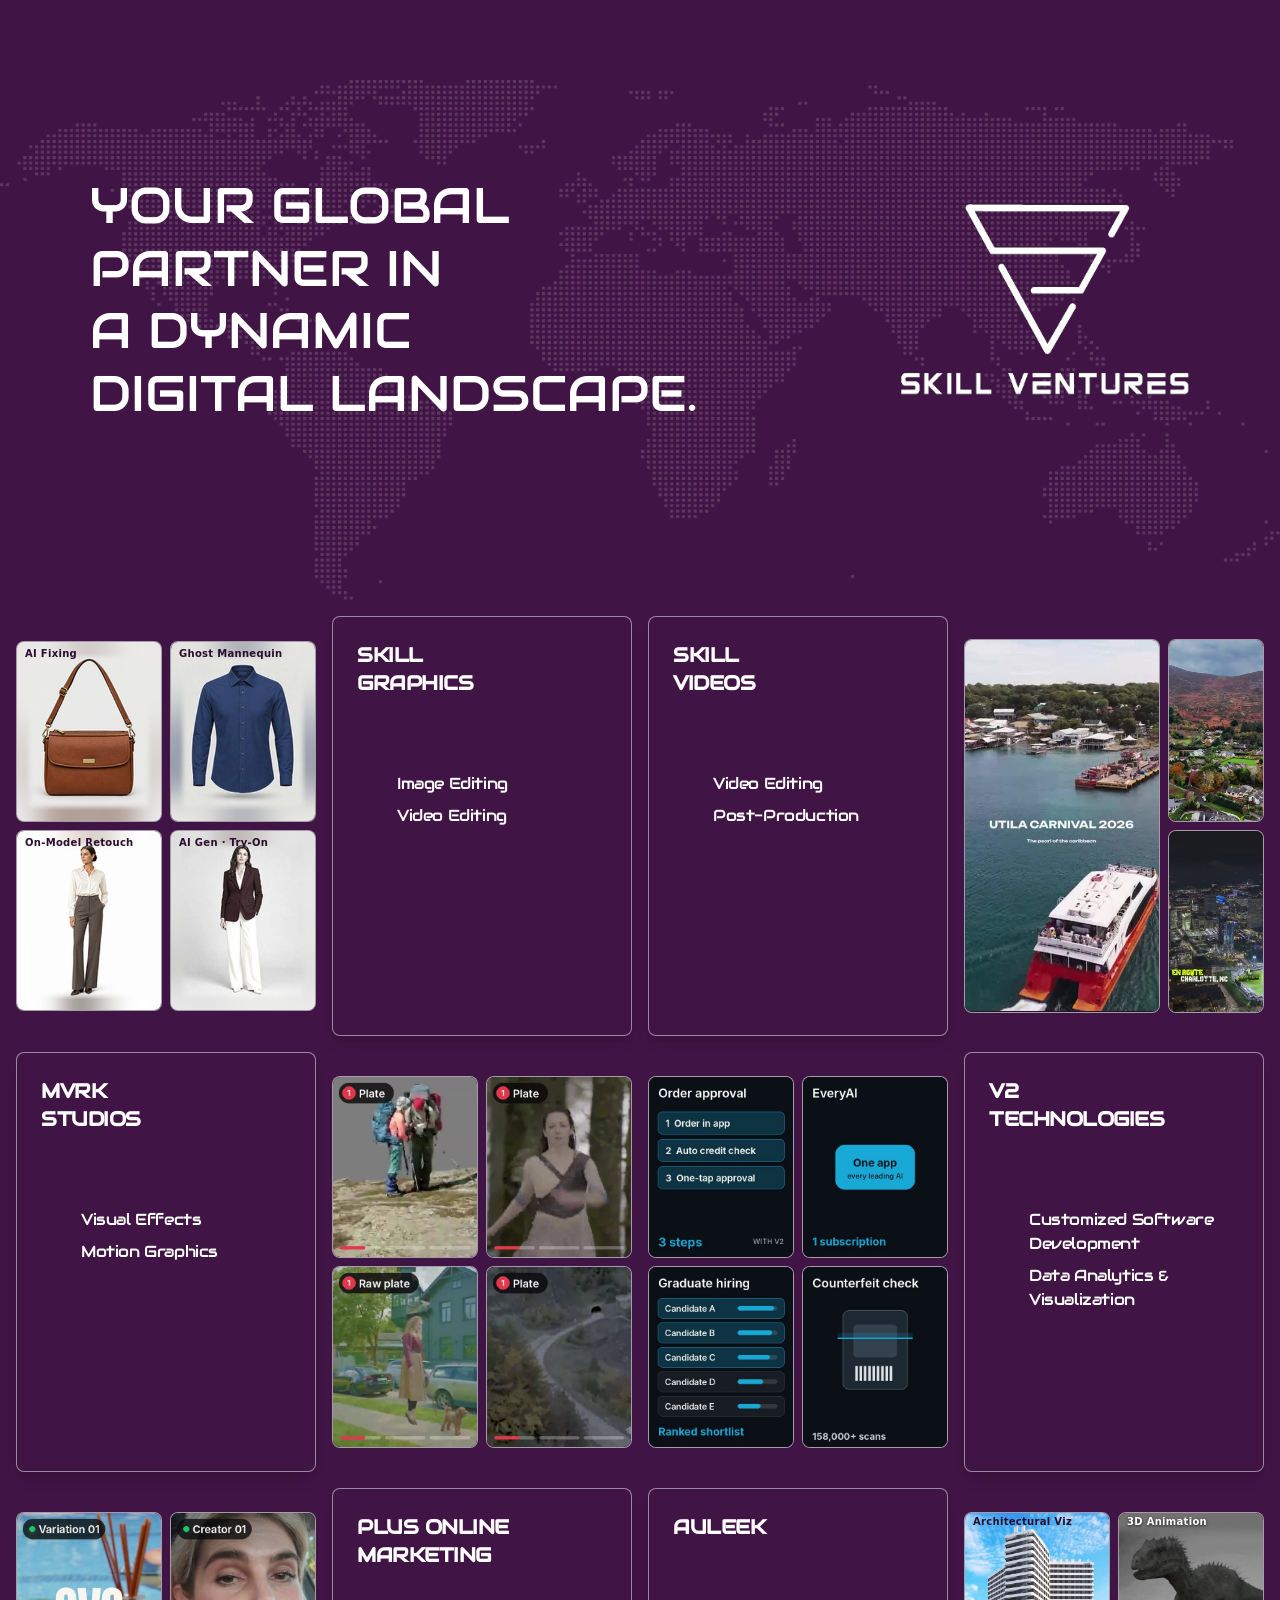
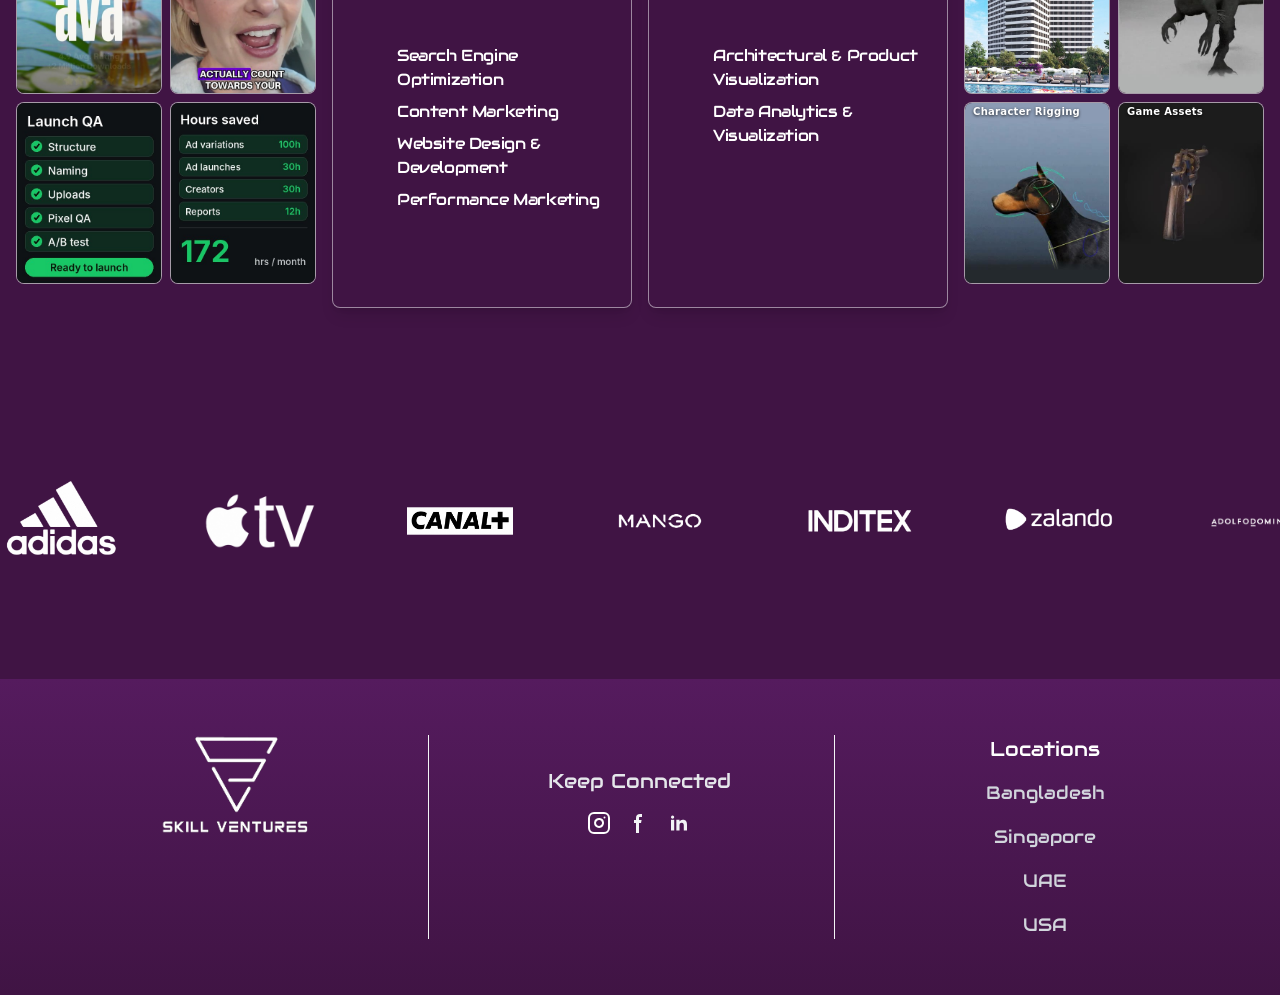
==== commit 65e7bc1d: "Home: clear tiles by default, synced clips per venture, AULEEK labels, card list anchored to bottom " ====
--- a/Home.html
+++ b/Home.html
@@ -22,7 +22,7 @@
 .sv-modal{opacity:0;transition:opacity .3s}.sv-modal.sv-in{opacity:1}
 .sv-modal>div{transform:scale(.9);opacity:0;transition:transform .3s,opacity .3s}.sv-modal.sv-in>div{transform:none;opacity:1}
 @media (prefers-reduced-motion:reduce){.sv-mq{animation:none}.sv-modal,.sv-modal>div{transition:none}}
-.sv-grid{max-width:1424px!important}.sv-col{justify-content:center}.sv-mos{display:grid;grid-template-columns:1fr 1fr;gap:8px;width:100%}.sv-tile{position:relative;overflow:hidden;border:1px solid rgba(249,250,251,.6);border-radius:.5rem;background:#2b0d2e}.sv-tile::after{content:"";position:absolute;inset:0;background:rgba(64,20,68,.25);transition:background .3s;pointer-events:none}.sv-tile:hover::after{background:rgba(64,20,68,0)}.sv-media{display:block;width:100%;height:auto;object-fit:cover}.sv-reels{grid-template-columns:2.03fr 1fr;grid-template-rows:1fr 1fr;aspect-ratio:334/415.5}.sv-reels .sv-tile{min-height:0;min-width:0}.sv-reels .sv-big{grid-row:span 2}.sv-reels .sv-media{height:100%}.sv-tag{position:absolute;left:8px;top:7px;z-index:2;max-width:calc(100% - 16px);white-space:nowrap;font:700 10px/1 system-ui,-apple-system,"Segoe UI",Roboto,sans-serif;letter-spacing:.03em;color:#2b0d2e}.sv-b{position:absolute;left:0;top:0;height:100%;animation:svfade 7s ease-in-out infinite}@keyframes svfade{0%,38%{opacity:0}50%,88%{opacity:1}100%{opacity:0}}@media (max-width:1023px){.sv-tag{font-size:7px;letter-spacing:0;left:4px;top:3px;max-width:calc(100% - 8px)}}@media (prefers-reduced-motion:reduce){.sv-b{animation:none;opacity:1}}.sv-wrap{align-self:center}@media (prefers-reduced-motion:reduce){.sv-tile::after{transition:none}}</style></head><body class="antialiased"><div hidden=""><!--$--><!--/$--></div><main><section class="relative min-h-[600px] flex justify-center items-center "><img alt="Hero Image" loading="lazy" width="1920" height="500" decoding="async" data-nimg="1" class="absolute object-contain h-[600px] w-full -z-10 top-10 " style="color:transparent" src="./uploads/_skill.ventures/public_html/hero.png"/><div class=" w-[1100px] flex flex-col md:flex-row justify-between items-center gap-4 "><h1 class="hidden md:block text-4xl md:text-[50px] text-white text-center md:text-left leading-tight uppercase mb-14 md:mb-0">Your global <br/> partner in <br/> a dynamic <br/>digital landscape.</h1><h1 class="block md:hidden text-4xl md:text-[50px] text-white text-center md:text-left leading-tight uppercase mb-14 md:mb-0 px-8 order-1">Your global partner in a dynamic digital landscape.</h1><div><img alt="Hero Image" loading="lazy" width="500" height="400" decoding="async" data-nimg="1" class="w-full h-[100px] md:h-[200px] mb-12 md:mb-0 object-contain" style="color:transparent" src="./uploads/_skill.ventures/public_html/logo.png"/></div></div></section><div class="sv-grid max-w-[1200px] mx-auto hidden lg:grid grid-cols-1 lg:grid-cols-4 gap-4 p-4 pb-14"><div class="flex flex-col gap-4 sv-col"><div class="sv-mos"><div class="sv-tile"><img alt="AI fixing: flagged zipper, stitch, logo and texture" loading="lazy" decoding="async" class="sv-media" style="aspect-ratio:480/597" src="./samples/s_fix_a.jpg"/><img alt="AI fixing: corrected bag" loading="lazy" decoding="async" class="sv-media sv-b" style="aspect-ratio:480/597" src="./samples/s_fix.jpg"/><span class="sv-tag">AI Fixing</span></div><div class="sv-tile"><img alt="Ghost mannequin shirt" loading="lazy" decoding="async" class="sv-media" style="aspect-ratio:480/597" src="./samples/s_ghost.jpg"/><span class="sv-tag">Ghost Mannequin</span></div><div class="sv-tile"><img alt="On-model retouch" loading="lazy" decoding="async" class="sv-media" style="aspect-ratio:480/597" src="./samples/s_ret_fin.jpg"/><span class="sv-tag">On-Model Retouch</span></div><div class="sv-tile"><img alt="AI generation: source garment" loading="lazy" decoding="async" class="sv-media" style="aspect-ratio:480/597" src="./samples/s_tryon_g.jpg"/><img alt="AI generation: garment on a generated model" loading="lazy" decoding="async" class="sv-media sv-b" style="aspect-ratio:480/597" src="./samples/s_tryon_m.jpg"/><span class="sv-tag">AI Gen · Try-On</span></div></div></div><a href="https://skillgraphics.biz/" target="_blank" rel="noopener noreferrer" class="w-full"><div class="group relative bg-[#401444] border border-gray-50/50 rounded-lg overflow-hidden w-full md:max-w-[400px] p-14 shadow-lg cursor-pointer sv-card sv-short" style="height:420px"><h2 class="absolute top-6 left-6 font-black text-xl text-white tracking-tight uppercase sv-t">Skill <br/> Graphics</h2><div class="absolute left-6 bottom-80 text-md font-bold text-gray-200 z-10 hover:underline sv-l"><span>Visit Site →</span></div><div class="sv-s"><div class="text-white text-[14px] lg:text-[16px] tracking-tight"><div class="flex flex-col gap-2"><p class="">Image Editing</p><p>Video Editing</p></div></div></div></div></a><a href="https://skillvideos.biz/" target="_blank" rel="noopener noreferrer" class="w-full"><div class="group relative bg-[#401444] border border-gray-50/50 rounded-lg overflow-hidden w-full md:max-w-[400px] p-14 shadow-lg cursor-pointer sv-card sv-short" style="height:420px"><h2 class="absolute top-6 left-6 font-black text-xl text-white tracking-tight uppercase sv-t">Skill <br/> Videos</h2><div class="absolute left-6 bottom-80 text-md font-bold text-gray-200 z-10 hover:underline sv-l"><span>Visit Site →</span></div><div class="sv-s"><div class="text-white text-[14px] lg:text-[16px] tracking-tight"><div class="flex flex-col gap-2"><p class="">Video Editing</p><p><span style="white-space:nowrap">Post-Production</span></p></div></div></div></div></a><div class="flex flex-col gap-4 sv-col"><div class="sv-mos sv-reels"><div class="sv-tile sv-big"><video src="./samples/vid_event.mp4" poster="./samples/vid_event.jpg" loop="" muted="" playsinline="" preload="none" aria-label="Skill Videos sample" class="sv-media"></video></div><div class="sv-tile"><video src="./samples/vid_re.mp4" poster="./samples/vid_re.jpg" loop="" muted="" playsinline="" preload="none" aria-label="Skill Videos sample" class="sv-media"></video></div><div class="sv-tile"><video src="./samples/vid_reels.mp4" poster="./samples/vid_reels.jpg" loop="" muted="" playsinline="" preload="none" aria-label="Skill Videos sample" class="sv-media"></video></div></div></div><a href="https://mvrk.tv/" target="_blank" rel="noopener noreferrer" class="w-full"><div class="group relative bg-[#401444] border border-gray-50/50 rounded-lg overflow-hidden w-full md:max-w-[400px] p-14 shadow-lg cursor-pointer sv-card sv-short" style="height:420px"><h2 class="absolute top-6 left-6 font-black text-xl text-white tracking-tight uppercase sv-t">MVRK <br/> STUDIOS<!-- --> </h2><div class="absolute left-6 bottom-80 text-md font-bold text-gray-200 z-10 hover:underline sv-l"><span>Visit Site →</span></div><div class="sv-s"><div class="text-white text-[14px] lg:text-[16px] tracking-tight"><div class="flex flex-col gap-2"><p class="">Visual Effects</p><p>Motion Graphics</p></div></div></div></div></a><div class="flex flex-col gap-4 sv-col"><div class="sv-mos"><div class="sv-tile"><video src="./samples/mv2_comp.mp4" poster="./samples/mv2_comp.jpg" loop="" muted="" playsinline="" preload="none" aria-label="MVRK Studios sample" class="sv-media" style="aspect-ratio:4/5"></video></div><div class="sv-tile"><video src="./samples/mv2_roto.mp4" poster="./samples/mv2_roto.jpg" loop="" muted="" playsinline="" preload="none" aria-label="MVRK Studios sample" class="sv-media" style="aspect-ratio:4/5"></video></div><div class="sv-tile"><video src="./samples/mv2_clean.mp4" poster="./samples/mv2_clean.jpg" loop="" muted="" playsinline="" preload="none" aria-label="MVRK Studios sample" class="sv-media" style="aspect-ratio:4/5"></video></div><div class="sv-tile"><video src="./samples/mv2_mm.mp4" poster="./samples/mv2_mm.jpg" loop="" muted="" playsinline="" preload="none" aria-label="MVRK Studios sample" class="sv-media" style="aspect-ratio:4/5"></video></div></div></div><div class="flex flex-col gap-4 sv-col"><div class="sv-mos"><div class="sv-tile"><video src="./samples/v2_flow.mp4" poster="./samples/v2_flow.jpg" loop="" muted="" playsinline="" preload="none" aria-label="V2 Technologies sample" class="sv-media" style="aspect-ratio:4/5"></video></div><div class="sv-tile"><video src="./samples/v2_ai.mp4" poster="./samples/v2_ai.jpg" loop="" muted="" playsinline="" preload="none" aria-label="V2 Technologies sample" class="sv-media" style="aspect-ratio:4/5"></video></div><div class="sv-tile"><video src="./samples/v2_hire.mp4" poster="./samples/v2_hire.jpg" loop="" muted="" playsinline="" preload="none" aria-label="V2 Technologies sample" class="sv-media" style="aspect-ratio:4/5"></video></div><div class="sv-tile"><video src="./samples/v2_fake.mp4" poster="./samples/v2_fake.jpg" loop="" muted="" playsinline="" preload="none" aria-label="V2 Technologies sample" class="sv-media" style="aspect-ratio:4/5"></video></div></div></div><a href="https://v2.ltd/" target="_blank" rel="noopener noreferrer" class="w-full"><div class="group relative bg-[#401444] border border-gray-50/50 rounded-lg overflow-hidden w-full md:max-w-[400px] p-14 shadow-lg cursor-pointer sv-card" style="height:420px"><h2 class="absolute top-6 left-6 font-black text-xl text-white tracking-tight uppercase sv-t">V2 <br/> Technologies</h2><div class="absolute left-6 bottom-80 text-md font-bold text-gray-200 z-10 hover:underline sv-l"><span>Visit Site →</span></div><div class="sv-s"><div class="text-white text-[14px] lg:text-[16px] tracking-tight"><div class="flex flex-col gap-2"><p class="">Customized Software Development</p><p>Data Analytics &amp; Visualization</p></div></div></div></div></a><div class="flex flex-col gap-4 sv-col"><div class="sv-mos"><div class="sv-tile"><video src="./samples/pl_ads.mp4" poster="./samples/pl_ads.jpg" loop="" muted="" playsinline="" preload="none" aria-label="Plus Online Marketing sample" class="sv-media" style="aspect-ratio:4/5"></video></div><div class="sv-tile"><video src="./samples/pl_ugc.mp4" poster="./samples/pl_ugc.jpg" loop="" muted="" playsinline="" preload="none" aria-label="Plus Online Marketing sample" class="sv-media" style="aspect-ratio:4/5"></video></div><div class="sv-tile"><video src="./samples/pl_ops.mp4" poster="./samples/pl_ops.jpg" loop="" muted="" playsinline="" preload="none" aria-label="Plus Online Marketing sample" class="sv-media" style="aspect-ratio:4/5"></video></div><div class="sv-tile"><video src="./samples/pl_hours.mp4" poster="./samples/pl_hours.jpg" loop="" muted="" playsinline="" preload="none" aria-label="Plus Online Marketing sample" class="sv-media" style="aspect-ratio:4/5"></video></div></div></div><a href="https://plusonlinemarketing.com/" target="_blank" rel="noopener noreferrer" class="w-full"><div class="group relative bg-[#401444] border border-gray-50/50 rounded-lg overflow-hidden w-full md:max-w-[400px] p-14 shadow-lg cursor-pointer sv-card sv-large" style="height:420px"><h2 class="absolute top-6 left-6 font-black text-xl text-white tracking-tight uppercase sv-t">PLUS ONLINE <br/> MARKETING</h2><div class="absolute left-6 bottom-80 text-md font-bold text-gray-200 z-10 hover:underline sv-l"><span>Visit Site →</span></div><div class="sv-s"><div class="text-white text-[14px] lg:text-[16px] tracking-tight"><div class="flex flex-col gap-2"><p>Search Engine Optimization</p><p>Content Marketing</p><p>Website Design &amp; Development</p><p>Performance Marketing</p></div></div></div></div></a><a href="https://auleek.com/" target="_blank" rel="noopener noreferrer" class="w-full"><div class="group relative bg-[#401444] border border-gray-50/50 rounded-lg overflow-hidden w-full md:max-w-[400px] p-14 shadow-lg cursor-pointer sv-card" style="height:420px"><h2 class="absolute top-6 left-6 font-black text-xl text-white tracking-tight uppercase sv-t">AULEEK</h2><div class="absolute left-6 bottom-80 text-md font-bold text-gray-200 z-10 hover:underline sv-l"><span>Visit Site →</span></div><div class="sv-s"><div class="text-white text-[14px] lg:text-[16px] tracking-tight"><div class="flex flex-col gap-2"><p class="">Architectural &amp; Product Visualization</p><p>Data Analytics &amp; Visualization</p></div></div></div></div></a><div class="flex flex-col gap-4 sv-col"><div class="sv-mos"><div class="sv-tile"><img alt="AULEEK sample" loading="lazy" decoding="async" class="sv-media" style="aspect-ratio:4/5" src="./samples/al_viz.jpg"/></div><div class="sv-tile"><video src="./samples/al_anim.mp4" poster="./samples/al_anim.jpg" loop="" muted="" playsinline="" preload="none" aria-label="AULEEK sample" class="sv-media" style="aspect-ratio:4/5"></video></div><div class="sv-tile"><video src="./samples/al_rig.mp4" poster="./samples/al_rig.jpg" loop="" muted="" playsinline="" preload="none" aria-label="AULEEK sample" class="sv-media" style="aspect-ratio:4/5"></video></div><div class="sv-tile"><video src="./samples/al_game.mp4" poster="./samples/al_game.jpg" loop="" muted="" playsinline="" preload="none" aria-label="AULEEK sample" class="sv-media" style="aspect-ratio:4/5"></video></div></div></div></div><div class="px-2 block lg:hidden"><div class="grid grid-cols-1 gap-4"><div class="grid grid-cols-2 gap-2"><a href="https://skillgraphics.biz/" target="_blank" rel="noopener noreferrer" class="w-full"><div class="flex flex-col flex-wrap justify-between items-start content-stretch group relative bg-[#401444] border border-gray-50/80 rounded-2xl overflow-hidden p-4 shadow-lg cursor-pointer" style="height:370px"><h2 class="font-black text-[16px] text-white tracking-tight uppercase">Skill <br/> Graphics</h2><span class="text-[14px] font-bold text-gray-200 z-10 hover:underline">Visit Site →</span><div class="text-white text-[14px] font-medium tracking-tight"><p>Image Editing</p><p>Video Editing</p></div></div></a><a href="https://skillvideos.biz/" target="_blank" rel="noopener noreferrer" class="w-full"><div class="flex flex-col flex-wrap justify-between items-start content-stretch group relative bg-[#401444] border border-gray-50/80 rounded-2xl overflow-hidden p-4 shadow-lg cursor-pointer" style="height:370px"><h2 class="font-black text-[16px] text-white tracking-tight uppercase">Skill <br/> Videos</h2><span class="text-[14px] font-bold text-gray-200 z-10 hover:underline">Visit Site →</span><div class="text-white text-[14px] font-medium tracking-tight"><p>Video Editing</p><p><span style="white-space:nowrap">Post-Production</span></p></div></div></a></div><div class="grid grid-cols-2 gap-2"><div class="sv-mos sv-wrap"><div class="sv-tile"><img alt="AI fixing: flagged zipper, stitch, logo and texture" loading="lazy" decoding="async" class="sv-media" style="aspect-ratio:480/597" src="./samples/s_fix_a.jpg"/><img alt="AI fixing: corrected bag" loading="lazy" decoding="async" class="sv-media sv-b" style="aspect-ratio:480/597" src="./samples/s_fix.jpg"/><span class="sv-tag">AI Fixing</span></div><div class="sv-tile"><img alt="Ghost mannequin shirt" loading="lazy" decoding="async" class="sv-media" style="aspect-ratio:480/597" src="./samples/s_ghost.jpg"/><span class="sv-tag">Ghost Mannequin</span></div><div class="sv-tile"><img alt="On-model retouch" loading="lazy" decoding="async" class="sv-media" style="aspect-ratio:480/597" src="./samples/s_ret_fin.jpg"/><span class="sv-tag">On-Model Retouch</span></div><div class="sv-tile"><img alt="AI generation: source garment" loading="lazy" decoding="async" class="sv-media" style="aspect-ratio:480/597" src="./samples/s_tryon_g.jpg"/><img alt="AI generation: garment on a generated model" loading="lazy" decoding="async" class="sv-media sv-b" style="aspect-ratio:480/597" src="./samples/s_tryon_m.jpg"/><span class="sv-tag">AI Gen · Try-On</span></div></div><div class="sv-mos sv-reels sv-wrap"><div class="sv-tile sv-big"><video src="./samples/vid_event.mp4" poster="./samples/vid_event.jpg" loop="" muted="" playsinline="" preload="none" aria-label="Skill Videos sample" class="sv-media"></video></div><div class="sv-tile"><video src="./samples/vid_re.mp4" poster="./samples/vid_re.jpg" loop="" muted="" playsinline="" preload="none" aria-label="Skill Videos sample" class="sv-media"></video></div><div class="sv-tile"><video src="./samples/vid_reels.mp4" poster="./samples/vid_reels.jpg" loop="" muted="" playsinline="" preload="none" aria-label="Skill Videos sample" class="sv-media"></video></div></div></div><div class="grid grid-cols-2 gap-2"><div class="flex flex-col gap-2 items-center justify-center"><a href="https://mvrk.tv/" target="_blank" rel="noopener noreferrer" class="w-full"><div class="flex flex-col flex-wrap justify-between items-start content-stretch group relative bg-[#401444] border border-gray-50/80 rounded-2xl overflow-hidden p-4 shadow-lg cursor-pointer" style="height:370px"><h2 class="font-black text-[16px] text-white tracking-tight uppercase">MVRK <br/> STUDIOS<!-- --> </h2><span class="text-[14px] font-bold text-gray-200 z-10 hover:underline">Visit Site →</span><div class="text-white text-[14px] font-medium tracking-tight"><p>Visual Effects</p><p>Motion Graphics</p></div></div></a><div class="sv-mos"><div class="sv-tile"><video src="./samples/mv2_comp.mp4" poster="./samples/mv2_comp.jpg" loop="" muted="" playsinline="" preload="none" aria-label="MVRK Studios sample" class="sv-media" style="aspect-ratio:4/5"></video></div><div class="sv-tile"><video src="./samples/mv2_roto.mp4" poster="./samples/mv2_roto.jpg" loop="" muted="" playsinline="" preload="none" aria-label="MVRK Studios sample" class="sv-media" style="aspect-ratio:4/5"></video></div><div class="sv-tile"><video src="./samples/mv2_clean.mp4" poster="./samples/mv2_clean.jpg" loop="" muted="" playsinline="" preload="none" aria-label="MVRK Studios sample" class="sv-media" style="aspect-ratio:4/5"></video></div><div class="sv-tile"><video src="./samples/mv2_mm.mp4" poster="./samples/mv2_mm.jpg" loop="" muted="" playsinline="" preload="none" aria-label="MVRK Studios sample" class="sv-media" style="aspect-ratio:4/5"></video></div></div></div><div class="flex flex-col gap-2 items-center justify-center"><div class="sv-mos sv-wrap"><div class="sv-tile"><video src="./samples/v2_flow.mp4" poster="./samples/v2_flow.jpg" loop="" muted="" playsinline="" preload="none" aria-label="V2 Technologies sample" class="sv-media" style="aspect-ratio:4/5"></video></div><div class="sv-tile"><video src="./samples/v2_ai.mp4" poster="./samples/v2_ai.jpg" loop="" muted="" playsinline="" preload="none" aria-label="V2 Technologies sample" class="sv-media" style="aspect-ratio:4/5"></video></div><div class="sv-tile"><video src="./samples/v2_hire.mp4" poster="./samples/v2_hire.jpg" loop="" muted="" playsinline="" preload="none" aria-label="V2 Technologies sample" class="sv-media" style="aspect-ratio:4/5"></video></div><div class="sv-tile"><video src="./samples/v2_fake.mp4" poster="./samples/v2_fake.jpg" loop="" muted="" playsinline="" preload="none" aria-label="V2 Technologies sample" class="sv-media" style="aspect-ratio:4/5"></video></div></div><a href="https://v2.ltd/" target="_blank" rel="noopener noreferrer" class="w-full"><div class="flex flex-col flex-wrap justify-between items-start content-stretch group relative bg-[#401444] border border-gray-50/80 rounded-2xl overflow-hidden p-4 shadow-lg cursor-pointer" style="height:370px"><h2 class="font-black text-[16px] text-white tracking-tight uppercase">V2 <br/> Technologies</h2><span class="text-[14px] font-bold text-gray-200 z-10 hover:underline">Visit Site →</span><div class="text-white text-[14px] font-medium tracking-tight"><p>Customized Software <br/> Development</p><p>Data Analytics &amp; <br/> Visualization</p></div></div></a></div></div><div class="grid grid-cols-2 gap-2"><div class="flex flex-col gap-2 items-center justify-center"><a href="https://plusonlinemarketing.com/" target="_blank" rel="noopener noreferrer" class="w-full"><div class="flex flex-col flex-wrap justify-between items-start content-stretch group relative bg-[#401444] border border-gray-50/80 rounded-2xl overflow-hidden p-4 shadow-lg cursor-pointer" style="height:370px"><h2 class="font-black text-[16px] text-white tracking-tight uppercase">PLUS ONLINE <br/> MARKETING</h2><span class="text-[14px] font-bold text-gray-200 z-10 hover:underline">Visit Site →</span><div class="text-white text-[14px] font-medium tracking-tight"><p>Search Engine Optimization</p><p>Content Marketing</p><p class="transition-all duration-700 ease-out delay-200 group-hover:translate-y-0">Website Design &amp; Development</p><p class="transition-all duration-700 ease-out delay-200 group-hover:translate-y-0">Performance Marketing</p></div></div></a><div class="sv-mos sv-wrap"><div class="sv-tile"><video src="./samples/pl_ads.mp4" poster="./samples/pl_ads.jpg" loop="" muted="" playsinline="" preload="none" aria-label="Plus Online Marketing sample" class="sv-media" style="aspect-ratio:4/5"></video></div><div class="sv-tile"><video src="./samples/pl_ugc.mp4" poster="./samples/pl_ugc.jpg" loop="" muted="" playsinline="" preload="none" aria-label="Plus Online Marketing sample" class="sv-media" style="aspect-ratio:4/5"></video></div><div class="sv-tile"><video src="./samples/pl_ops.mp4" poster="./samples/pl_ops.jpg" loop="" muted="" playsinline="" preload="none" aria-label="Plus Online Marketing sample" class="sv-media" style="aspect-ratio:4/5"></video></div><div class="sv-tile"><video src="./samples/pl_hours.mp4" poster="./samples/pl_hours.jpg" loop="" muted="" playsinline="" preload="none" aria-label="Plus Online Marketing sample" class="sv-media" style="aspect-ratio:4/5"></video></div></div></div><div class="flex flex-col gap-2 items-center justify-center"><div class="sv-mos sv-wrap"><div class="sv-tile"><img alt="AULEEK sample" loading="lazy" decoding="async" class="sv-media" style="aspect-ratio:4/5" src="./samples/al_viz.jpg"/></div><div class="sv-tile"><video src="./samples/al_anim.mp4" poster="./samples/al_anim.jpg" loop="" muted="" playsinline="" preload="none" aria-label="AULEEK sample" class="sv-media" style="aspect-ratio:4/5"></video></div><div class="sv-tile"><video src="./samples/al_rig.mp4" poster="./samples/al_rig.jpg" loop="" muted="" playsinline="" preload="none" aria-label="AULEEK sample" class="sv-media" style="aspect-ratio:4/5"></video></div><div class="sv-tile"><video src="./samples/al_game.mp4" poster="./samples/al_game.jpg" loop="" muted="" playsinline="" preload="none" aria-label="AULEEK sample" class="sv-media" style="aspect-ratio:4/5"></video></div></div><a href="https://auleek.com/" target="_blank" rel="noopener noreferrer" class="w-full"><div class="flex flex-col flex-wrap justify-between items-start content-stretch group relative bg-[#401444] border border-gray-50/80 rounded-2xl overflow-hidden p-4 shadow-lg cursor-pointer" style="height:370px"><h2 class="font-black text-[16px] text-white tracking-tight uppercase">AULEEK</h2><span class="text-[14px] font-bold text-gray-200 z-10 hover:underline">Visit Site →</span><div class="text-white text-[14px] font-medium tracking-tight"><p>Architectural &amp; <br/>Product Visualization</p><p class="transition-all duration-700 ease-out delay-200 group-hover:translate-y-0">Data Analytics &amp; <br/> Visualization</p></div></div></a></div></div></div></div><div class="min-h-[300px] flex items-center justify-center"><div class="flex my-24 overflow-hidden"><div class="flex flex-shrink-0 sv-mq"><img alt="marqueImg0" loading="lazy" width="200" height="200" decoding="async" data-nimg="1" class="object-contain pr-20" style="color:transparent" src="./uploads/_skill.ventures/public_html/slider/1.png"/><img alt="marqueImg1" loading="lazy" width="200" height="200" decoding="async" data-nimg="1" class="object-contain pr-20" style="color:transparent" src="./uploads/_skill.ventures/public_html/slider/2.png"/><img alt="marqueImg2" loading="lazy" width="200" height="200" decoding="async" data-nimg="1" class="object-contain pr-20" style="color:transparent" src="./uploads/_skill.ventures/public_html/slider/3.png"/><img alt="marqueImg3" loading="lazy" width="200" height="200" decoding="async" data-nimg="1" class="object-contain pr-20" style="color:transparent" src="./uploads/_skill.ventures/public_html/slider/5.png"/><img alt="marqueImg4" loading="lazy" width="200" height="200" decoding="async" data-nimg="1" class="object-contain pr-20" style="color:transparent" src="./uploads/_skill.ventures/public_html/slider/6.png"/><img alt="marqueImg5" loading="lazy" width="200" height="200" decoding="async" data-nimg="1" class="object-contain pr-20" style="color:transparent" src="./uploads/_skill.ventures/public_html/slider/7.png"/><img alt="marqueImg6" loading="lazy" width="200" height="200" decoding="async" data-nimg="1" class="object-contain pr-20" style="color:transparent" src="./uploads/_skill.ventures/public_html/slider/8.png"/><img alt="marqueImg7" loading="lazy" width="200" height="200" decoding="async" data-nimg="1" class="object-contain pr-20" style="color:transparent" src="./uploads/_skill.ventures/public_html/slider/9.png"/><img alt="marqueImg8" loading="lazy" width="200" height="200" decoding="async" data-nimg="1" class="object-contain pr-20" style="color:transparent" src="./uploads/_skill.ventures/public_html/slider/10.png"/><img alt="marqueImg9" loading="lazy" width="200" height="200" decoding="async" data-nimg="1" class="object-contain pr-20" style="color:transparent" src="./uploads/_skill.ventures/public_html/slider/11.png"/><img alt="marqueImg10" loading="lazy" width="200" height="200" decoding="async" data-nimg="1" class="object-contain pr-20" style="color:transparent" src="./uploads/_skill.ventures/public_html/slider/12.png"/><img alt="marqueImg11" loading="lazy" width="200" height="200" decoding="async" data-nimg="1" class="object-contain pr-20" style="color:transparent" src="./uploads/_skill.ventures/public_html/slider/13.png"/></div><div class="flex flex-shrink-0 sv-mq"><img alt="marqueImg0" loading="lazy" width="200" height="200" decoding="async" data-nimg="1" class="object-contain pr-20" style="color:transparent" src="./uploads/_skill.ventures/public_html/slider/1.png"/><img alt="marqueImg1" loading="lazy" width="200" height="200" decoding="async" data-nimg="1" class="object-contain pr-20" style="color:transparent" src="./uploads/_skill.ventures/public_html/slider/2.png"/><img alt="marqueImg2" loading="lazy" width="200" height="200" decoding="async" data-nimg="1" class="object-contain pr-20" style="color:transparent" src="./uploads/_skill.ventures/public_html/slider/3.png"/><img alt="marqueImg3" loading="lazy" width="200" height="200" decoding="async" data-nimg="1" class="object-contain pr-20" style="color:transparent" src="./uploads/_skill.ventures/public_html/slider/5.png"/><img alt="marqueImg4" loading="lazy" width="200" height="200" decoding="async" data-nimg="1" class="object-contain pr-20" style="color:transparent" src="./uploads/_skill.ventures/public_html/slider/6.png"/><img alt="marqueImg5" loading="lazy" width="200" height="200" decoding="async" data-nimg="1" class="object-contain pr-20" style="color:transparent" src="./uploads/_skill.ventures/public_html/slider/7.png"/><img alt="marqueImg6" loading="lazy" width="200" height="200" decoding="async" data-nimg="1" class="object-contain pr-20" style="color:transparent" src="./uploads/_skill.ventures/public_html/slider/8.png"/><img alt="marqueImg7" loading="lazy" width="200" height="200" decoding="async" data-nimg="1" class="object-contain pr-20" style="color:transparent" src="./uploads/_skill.ventures/public_html/slider/9.png"/><img alt="marqueImg8" loading="lazy" width="200" height="200" decoding="async" data-nimg="1" class="object-contain pr-20" style="color:transparent" src="./uploads/_skill.ventures/public_html/slider/10.png"/><img alt="marqueImg9" loading="lazy" width="200" height="200" decoding="async" data-nimg="1" class="object-contain pr-20" style="color:transparent" src="./uploads/_skill.ventures/public_html/slider/11.png"/><img alt="marqueImg10" loading="lazy" width="200" height="200" decoding="async" data-nimg="1" class="object-contain pr-20" style="color:transparent" src="./uploads/_skill.ventures/public_html/slider/12.png"/><img alt="marqueImg11" loading="lazy" width="200" height="200" decoding="async" data-nimg="1" class="object-contain pr-20" style="color:transparent" src="./uploads/_skill.ventures/public_html/slider/13.png"/></div></div></div><!--$--><!--/$--><footer class="flex justify-center items-center py-14 px-4 bg-gradient-to-b from-[#551b5e] to-[#401444] text-white"><div class="max-w-[1200px] grid grid-cols-1 md:grid-cols-3 gap-4"><div class="border-0 md:border-r border-gray-100"><img alt="Hero Image" loading="lazy" width="500" height="200" decoding="async" data-nimg="1" class="h-[100px] object-contain" style="color:transparent" src="./uploads/_skill.ventures/public_html/logo.png"/></div><div class="text-center border-0 md:border-r border-gray-100 mb-14 md:mb-0"><h2 class="font-medium text-gray-200 text-xl mt-8">Keep Connected</h2><div class="flex items-center justify-center gap-4 mt-4"><a target="_blank" href="https://www.instagram.com/skillventures.sv?igsh=M3BwMGJlN2JtbHNt"><svg xmlns="http://www.w3.org/2000/svg" width="24" height="24" viewBox="0 0 24 24" fill="none" stroke="currentColor" stroke-width="2" stroke-linecap="round" stroke-linejoin="round" class="lucide lucide-instagram-icon lucide-instagram"><rect width="20" height="20" x="2" y="2" rx="5" ry="5"></rect><path d="M16 11.37A4 4 0 1 1 12.63 8 4 4 0 0 1 16 11.37z"></path><line x1="17.5" x2="17.51" y1="6.5" y2="6.5"></line></svg></a><a target="_blank" href="https://www.facebook.com/share/162M9BS4Bq/"><svg class="w-6 h-6 text-gray-100 dark:text-white" aria-hidden="true" xmlns="http://www.w3.org/2000/svg" width="24" height="24" fill="currentColor" viewBox="0 0 24 24"><path fill-rule="evenodd" d="M13.135 6H15V3h-1.865a4.147 4.147 0 0 0-4.142 4.142V9H7v3h2v9.938h3V12h2.021l.592-3H12V6.591A.6.6 0 0 1 12.592 6h.543Z" clip-rule="evenodd"></path></svg></a><a target="_blank" href="https://www.linkedin.com/company/skill-ventures/?viewAsMember=true"><svg class="w-6 h-6 text-gray-100 dark:text-white" aria-hidden="true" xmlns="http://www.w3.org/2000/svg" width="24" height="24" fill="currentColor" viewBox="0 0 24 24"><path fill-rule="evenodd" d="M12.51 8.796v1.697a3.738 3.738 0 0 1 3.288-1.684c3.455 0 4.202 2.16 4.202 4.97V19.5h-3.2v-5.072c0-1.21-.244-2.766-2.128-2.766-1.827 0-2.139 1.317-2.139 2.676V19.5h-3.19V8.796h3.168ZM7.2 6.106a1.61 1.61 0 0 1-.988 1.483 1.595 1.595 0 0 1-1.743-.348A1.607 1.607 0 0 1 5.6 4.5a1.601 1.601 0 0 1 1.6 1.606Z" clip-rule="evenodd"></path><path d="M7.2 8.809H4V19.5h3.2V8.809Z"></path></svg></a></div></div><div class=""><h2 class="font-medium text-xl text-center">Locations</h2><div class="flex flex-col items-center justify-center gap-4 mt-4"><a data-tooltip-id="bangladesh-tooltip" data-tooltip-place="right" class="text-gray-300 text-lg hover:text-xl hover:underline hover:text-white transition-all duration-100 sv-loc" tabindex="0">Bangladesh<span class="sv-tip" role="tooltip"><span>House#112</span><span>Road#06</span><span>Mohakhali DOHS</span><span>Dhaka, Bangladesh</span></span></a><a data-tooltip-id="singapore-tooltip" data-tooltip-place="right" class="text-gray-300 text-lg hover:text-xl hover:underline hover:text-white transition-all duration-100 sv-loc" tabindex="0">Singapore<span class="sv-tip" role="tooltip"><span>151 Chin Swee Road,</span><span>#02-24 Manhattan House,</span><span>169876</span></span></a><a data-tooltip-id="uae-tooltip" data-tooltip-place="right" class="text-gray-300 text-lg hover:text-xl hover:underline hover:text-white transition-all duration-100 sv-loc" tabindex="0">UAE<span class="sv-tip" role="tooltip"><span>Business Center</span><span>Sharjah Publishing City Free Zone,</span><span>United Arab Emirates</span></span></a> <a data-tooltip-id="usa-tooltip" data-tooltip-place="right" class="text-gray-300 text-lg hover:text-xl hover:underline hover:text-white transition-all duration-100 sv-loc" tabindex="0">USA<span class="sv-tip" role="tooltip"><span>2248 Broadway,</span><span>#1619 NY 10024,</span><span>New York</span></span></a></div> </div></div></footer></main><script>(function(){
+.sv-grid{max-width:1424px!important}.sv-col{justify-content:center}.sv-mos{display:grid;grid-template-columns:1fr 1fr;gap:8px;width:100%}.sv-tile{position:relative;overflow:hidden;border:1px solid rgba(249,250,251,.6);border-radius:.5rem;background:#2b0d2e}.sv-media{display:block;width:100%;height:auto;object-fit:cover}.sv-reels{grid-template-columns:2.03fr 1fr;grid-template-rows:1fr 1fr;aspect-ratio:334/415.5}.sv-reels .sv-tile{min-height:0;min-width:0}.sv-reels .sv-big{grid-row:span 2}.sv-reels .sv-media{height:100%}.sv-tag{position:absolute;left:8px;top:7px;z-index:2;max-width:calc(100% - 16px);white-space:nowrap;font:700 10px/1 system-ui,-apple-system,"Segoe UI",Roboto,sans-serif;letter-spacing:.03em;color:#2b0d2e}.sv-b{position:absolute;left:0;top:0;height:100%;animation:svfade 7s ease-in-out infinite}@keyframes svfade{0%,38%{opacity:0}50%,88%{opacity:1}100%{opacity:0}}@media (max-width:1023px){.sv-tag{font-size:7px;letter-spacing:0;left:4px;top:3px;max-width:calc(100% - 8px)}}@media (prefers-reduced-motion:reduce){.sv-b{animation:none;opacity:1}}.sv-tag-al{top:4px}.sv-tag-w{color:#fff;text-shadow:0 1px 3px rgba(0,0,0,.75)}.sv-card .sv-s{position:absolute;left:24px;right:64px;bottom:24px;transform:translate(40px,calc(100% - 239px))!important}.sv-card:hover .sv-s,.sv-card.sv-on .sv-s{transform:none!important}@media (max-width:1279px){.sv-card .sv-s>div{font-size:14px!important}}.sv-wrap{align-self:center}</style></head><body class="antialiased"><div hidden=""><!--$--><!--/$--></div><main><section class="relative min-h-[600px] flex justify-center items-center "><img alt="Hero Image" loading="lazy" width="1920" height="500" decoding="async" data-nimg="1" class="absolute object-contain h-[600px] w-full -z-10 top-10 " style="color:transparent" src="./uploads/_skill.ventures/public_html/hero.png"/><div class=" w-[1100px] flex flex-col md:flex-row justify-between items-center gap-4 "><h1 class="hidden md:block text-4xl md:text-[50px] text-white text-center md:text-left leading-tight uppercase mb-14 md:mb-0">Your global <br/> partner in <br/> a dynamic <br/>digital landscape.</h1><h1 class="block md:hidden text-4xl md:text-[50px] text-white text-center md:text-left leading-tight uppercase mb-14 md:mb-0 px-8 order-1">Your global partner in a dynamic digital landscape.</h1><div><img alt="Hero Image" loading="lazy" width="500" height="400" decoding="async" data-nimg="1" class="w-full h-[100px] md:h-[200px] mb-12 md:mb-0 object-contain" style="color:transparent" src="./uploads/_skill.ventures/public_html/logo.png"/></div></div></section><div class="sv-grid max-w-[1200px] mx-auto hidden lg:grid grid-cols-1 lg:grid-cols-4 gap-4 p-4 pb-14"><div class="flex flex-col gap-4 sv-col"><div class="sv-mos"><div class="sv-tile"><img alt="AI fixing: flagged zipper, stitch, logo and texture" loading="lazy" decoding="async" class="sv-media" style="aspect-ratio:480/597" src="./samples/s_fix_a.jpg"/><img alt="AI fixing: corrected bag" loading="lazy" decoding="async" class="sv-media sv-b" style="aspect-ratio:480/597" src="./samples/s_fix.jpg"/><span class="sv-tag">AI Fixing</span></div><div class="sv-tile"><img alt="Ghost mannequin shirt" loading="lazy" decoding="async" class="sv-media" style="aspect-ratio:480/597" src="./samples/s_ghost.jpg"/><span class="sv-tag">Ghost Mannequin</span></div><div class="sv-tile"><img alt="On-model retouch" loading="lazy" decoding="async" class="sv-media" style="aspect-ratio:480/597" src="./samples/s_ret_fin.jpg"/><span class="sv-tag">On-Model Retouch</span></div><div class="sv-tile"><img alt="AI generation: source garment" loading="lazy" decoding="async" class="sv-media" style="aspect-ratio:480/597" src="./samples/s_tryon_g.jpg"/><img alt="AI generation: garment on a generated model" loading="lazy" decoding="async" class="sv-media sv-b" style="aspect-ratio:480/597" src="./samples/s_tryon_m.jpg"/><span class="sv-tag">AI Gen · Try-On</span></div></div></div><a href="https://skillgraphics.biz/" target="_blank" rel="noopener noreferrer" class="w-full"><div class="group relative bg-[#401444] border border-gray-50/50 rounded-lg overflow-hidden w-full md:max-w-[400px] p-14 shadow-lg cursor-pointer sv-card sv-short" style="height:420px"><h2 class="absolute top-6 left-6 font-black text-xl text-white tracking-tight uppercase sv-t">Skill <br/> Graphics</h2><div class="absolute left-6 bottom-80 text-md font-bold text-gray-200 z-10 hover:underline sv-l"><span>Visit Site →</span></div><div class="sv-s"><div class="text-white text-[14px] lg:text-[16px] tracking-tight"><div class="flex flex-col gap-2"><p class="">Image Editing</p><p>Video Editing</p></div></div></div></div></a><a href="https://skillvideos.biz/" target="_blank" rel="noopener noreferrer" class="w-full"><div class="group relative bg-[#401444] border border-gray-50/50 rounded-lg overflow-hidden w-full md:max-w-[400px] p-14 shadow-lg cursor-pointer sv-card sv-short" style="height:420px"><h2 class="absolute top-6 left-6 font-black text-xl text-white tracking-tight uppercase sv-t">Skill <br/> Videos</h2><div class="absolute left-6 bottom-80 text-md font-bold text-gray-200 z-10 hover:underline sv-l"><span>Visit Site →</span></div><div class="sv-s"><div class="text-white text-[14px] lg:text-[16px] tracking-tight"><div class="flex flex-col gap-2"><p class="">Video Editing</p><p><span style="white-space:nowrap">Post-Production</span></p></div></div></div></div></a><div class="flex flex-col gap-4 sv-col"><div class="sv-mos sv-reels"><div class="sv-tile sv-big"><video src="./samples/vid_event.mp4" poster="./samples/vid_event.jpg" loop="" muted="" playsinline="" preload="none" aria-label="Skill Videos sample" class="sv-media"></video></div><div class="sv-tile"><video src="./samples/vid_re.mp4" poster="./samples/vid_re.jpg" loop="" muted="" playsinline="" preload="none" aria-label="Skill Videos sample" class="sv-media"></video></div><div class="sv-tile"><video src="./samples/vid_reels.mp4" poster="./samples/vid_reels.jpg" loop="" muted="" playsinline="" preload="none" aria-label="Skill Videos sample" class="sv-media"></video></div></div></div><a href="https://mvrk.tv/" target="_blank" rel="noopener noreferrer" class="w-full"><div class="group relative bg-[#401444] border border-gray-50/50 rounded-lg overflow-hidden w-full md:max-w-[400px] p-14 shadow-lg cursor-pointer sv-card sv-short" style="height:420px"><h2 class="absolute top-6 left-6 font-black text-xl text-white tracking-tight uppercase sv-t">MVRK <br/> STUDIOS<!-- --> </h2><div class="absolute left-6 bottom-80 text-md font-bold text-gray-200 z-10 hover:underline sv-l"><span>Visit Site →</span></div><div class="sv-s"><div class="text-white text-[14px] lg:text-[16px] tracking-tight"><div class="flex flex-col gap-2"><p class="">Visual Effects</p><p>Motion Graphics</p></div></div></div></div></a><div class="flex flex-col gap-4 sv-col"><div class="sv-mos"><div class="sv-tile"><video src="./samples/mv2_comp.mp4" poster="./samples/mv2_comp.jpg" loop="" muted="" playsinline="" preload="none" aria-label="MVRK Studios sample" class="sv-media" style="aspect-ratio:4/5"></video></div><div class="sv-tile"><video src="./samples/mv2_roto.mp4" poster="./samples/mv2_roto.jpg" loop="" muted="" playsinline="" preload="none" aria-label="MVRK Studios sample" class="sv-media" style="aspect-ratio:4/5"></video></div><div class="sv-tile"><video src="./samples/mv2_clean.mp4" poster="./samples/mv2_clean.jpg" loop="" muted="" playsinline="" preload="none" aria-label="MVRK Studios sample" class="sv-media" style="aspect-ratio:4/5"></video></div><div class="sv-tile"><video src="./samples/mv2_mm.mp4" poster="./samples/mv2_mm.jpg" loop="" muted="" playsinline="" preload="none" aria-label="MVRK Studios sample" class="sv-media" style="aspect-ratio:4/5"></video></div></div></div><div class="flex flex-col gap-4 sv-col"><div class="sv-mos"><div class="sv-tile"><video src="./samples/v2_flow.mp4" poster="./samples/v2_flow.jpg" loop="" muted="" playsinline="" preload="none" aria-label="V2 Technologies sample" class="sv-media" style="aspect-ratio:4/5"></video></div><div class="sv-tile"><video src="./samples/v2_ai.mp4" poster="./samples/v2_ai.jpg" loop="" muted="" playsinline="" preload="none" aria-label="V2 Technologies sample" class="sv-media" style="aspect-ratio:4/5"></video></div><div class="sv-tile"><video src="./samples/v2_hire.mp4" poster="./samples/v2_hire.jpg" loop="" muted="" playsinline="" preload="none" aria-label="V2 Technologies sample" class="sv-media" style="aspect-ratio:4/5"></video></div><div class="sv-tile"><video src="./samples/v2_fake.mp4" poster="./samples/v2_fake.jpg" loop="" muted="" playsinline="" preload="none" aria-label="V2 Technologies sample" class="sv-media" style="aspect-ratio:4/5"></video></div></div></div><a href="https://v2.ltd/" target="_blank" rel="noopener noreferrer" class="w-full"><div class="group relative bg-[#401444] border border-gray-50/50 rounded-lg overflow-hidden w-full md:max-w-[400px] p-14 shadow-lg cursor-pointer sv-card" style="height:420px"><h2 class="absolute top-6 left-6 font-black text-xl text-white tracking-tight uppercase sv-t">V2 <br/> Technologies</h2><div class="absolute left-6 bottom-80 text-md font-bold text-gray-200 z-10 hover:underline sv-l"><span>Visit Site →</span></div><div class="sv-s"><div class="text-white text-[14px] lg:text-[16px] tracking-tight"><div class="flex flex-col gap-2"><p class="">Customized Software Development</p><p>Data Analytics &amp; Visualization</p></div></div></div></div></a><div class="flex flex-col gap-4 sv-col"><div class="sv-mos"><div class="sv-tile"><video src="./samples/pl_ads.mp4" poster="./samples/pl_ads.jpg" loop="" muted="" playsinline="" preload="none" aria-label="Plus Online Marketing sample" class="sv-media" style="aspect-ratio:4/5"></video></div><div class="sv-tile"><video src="./samples/pl_ugc.mp4" poster="./samples/pl_ugc.jpg" loop="" muted="" playsinline="" preload="none" aria-label="Plus Online Marketing sample" class="sv-media" style="aspect-ratio:4/5"></video></div><div class="sv-tile"><video src="./samples/pl_ops.mp4" poster="./samples/pl_ops.jpg" loop="" muted="" playsinline="" preload="none" aria-label="Plus Online Marketing sample" class="sv-media" style="aspect-ratio:4/5"></video></div><div class="sv-tile"><video src="./samples/pl_hours.mp4" poster="./samples/pl_hours.jpg" loop="" muted="" playsinline="" preload="none" aria-label="Plus Online Marketing sample" class="sv-media" style="aspect-ratio:4/5"></video></div></div></div><a href="https://plusonlinemarketing.com/" target="_blank" rel="noopener noreferrer" class="w-full"><div class="group relative bg-[#401444] border border-gray-50/50 rounded-lg overflow-hidden w-full md:max-w-[400px] p-14 shadow-lg cursor-pointer sv-card sv-large" style="height:420px"><h2 class="absolute top-6 left-6 font-black text-xl text-white tracking-tight uppercase sv-t">PLUS ONLINE <br/> MARKETING</h2><div class="absolute left-6 bottom-80 text-md font-bold text-gray-200 z-10 hover:underline sv-l"><span>Visit Site →</span></div><div class="sv-s"><div class="text-white text-[14px] lg:text-[16px] tracking-tight"><div class="flex flex-col gap-2"><p>Search Engine Optimization</p><p>Content Marketing</p><p>Website Design &amp; Development</p><p>Performance Marketing</p></div></div></div></div></a><a href="https://auleek.com/" target="_blank" rel="noopener noreferrer" class="w-full"><div class="group relative bg-[#401444] border border-gray-50/50 rounded-lg overflow-hidden w-full md:max-w-[400px] p-14 shadow-lg cursor-pointer sv-card" style="height:420px"><h2 class="absolute top-6 left-6 font-black text-xl text-white tracking-tight uppercase sv-t">AULEEK</h2><div class="absolute left-6 bottom-80 text-md font-bold text-gray-200 z-10 hover:underline sv-l"><span>Visit Site →</span></div><div class="sv-s"><div class="text-white text-[14px] lg:text-[16px] tracking-tight"><div class="flex flex-col gap-2"><p class="">Architectural &amp; Product Visualization</p><p>Data Analytics &amp; Visualization</p></div></div></div></div></a><div class="flex flex-col gap-4 sv-col"><div class="sv-mos"><div class="sv-tile"><img alt="AULEEK sample" loading="lazy" decoding="async" class="sv-media" style="aspect-ratio:4/5" src="./samples/al_viz.jpg"/><span class="sv-tag sv-tag-al">Architectural Viz</span></div><div class="sv-tile"><video src="./samples/al_anim.mp4" poster="./samples/al_anim.jpg" loop="" muted="" playsinline="" preload="none" aria-label="AULEEK sample" class="sv-media" style="aspect-ratio:4/5"></video><span class="sv-tag sv-tag-al sv-tag-w">3D Animation</span></div><div class="sv-tile"><video src="./samples/al_rig.mp4" poster="./samples/al_rig.jpg" loop="" muted="" playsinline="" preload="none" aria-label="AULEEK sample" class="sv-media" style="aspect-ratio:4/5"></video><span class="sv-tag sv-tag-al sv-tag-w">Character Rigging</span></div><div class="sv-tile"><video src="./samples/al_game.mp4" poster="./samples/al_game.jpg" loop="" muted="" playsinline="" preload="none" aria-label="AULEEK sample" class="sv-media" style="aspect-ratio:4/5"></video><span class="sv-tag sv-tag-al sv-tag-w">Game Assets</span></div></div></div></div><div class="px-2 block lg:hidden"><div class="grid grid-cols-1 gap-4"><div class="grid grid-cols-2 gap-2"><a href="https://skillgraphics.biz/" target="_blank" rel="noopener noreferrer" class="w-full"><div class="flex flex-col flex-wrap justify-between items-start content-stretch group relative bg-[#401444] border border-gray-50/80 rounded-2xl overflow-hidden p-4 shadow-lg cursor-pointer" style="height:370px"><h2 class="font-black text-[16px] text-white tracking-tight uppercase">Skill <br/> Graphics</h2><span class="text-[14px] font-bold text-gray-200 z-10 hover:underline">Visit Site →</span><div class="text-white text-[14px] font-medium tracking-tight"><p>Image Editing</p><p>Video Editing</p></div></div></a><a href="https://skillvideos.biz/" target="_blank" rel="noopener noreferrer" class="w-full"><div class="flex flex-col flex-wrap justify-between items-start content-stretch group relative bg-[#401444] border border-gray-50/80 rounded-2xl overflow-hidden p-4 shadow-lg cursor-pointer" style="height:370px"><h2 class="font-black text-[16px] text-white tracking-tight uppercase">Skill <br/> Videos</h2><span class="text-[14px] font-bold text-gray-200 z-10 hover:underline">Visit Site →</span><div class="text-white text-[14px] font-medium tracking-tight"><p>Video Editing</p><p><span style="white-space:nowrap">Post-Production</span></p></div></div></a></div><div class="grid grid-cols-2 gap-2"><div class="sv-mos sv-wrap"><div class="sv-tile"><img alt="AI fixing: flagged zipper, stitch, logo and texture" loading="lazy" decoding="async" class="sv-media" style="aspect-ratio:480/597" src="./samples/s_fix_a.jpg"/><img alt="AI fixing: corrected bag" loading="lazy" decoding="async" class="sv-media sv-b" style="aspect-ratio:480/597" src="./samples/s_fix.jpg"/><span class="sv-tag">AI Fixing</span></div><div class="sv-tile"><img alt="Ghost mannequin shirt" loading="lazy" decoding="async" class="sv-media" style="aspect-ratio:480/597" src="./samples/s_ghost.jpg"/><span class="sv-tag">Ghost Mannequin</span></div><div class="sv-tile"><img alt="On-model retouch" loading="lazy" decoding="async" class="sv-media" style="aspect-ratio:480/597" src="./samples/s_ret_fin.jpg"/><span class="sv-tag">On-Model Retouch</span></div><div class="sv-tile"><img alt="AI generation: source garment" loading="lazy" decoding="async" class="sv-media" style="aspect-ratio:480/597" src="./samples/s_tryon_g.jpg"/><img alt="AI generation: garment on a generated model" loading="lazy" decoding="async" class="sv-media sv-b" style="aspect-ratio:480/597" src="./samples/s_tryon_m.jpg"/><span class="sv-tag">AI Gen · Try-On</span></div></div><div class="sv-mos sv-reels sv-wrap"><div class="sv-tile sv-big"><video src="./samples/vid_event.mp4" poster="./samples/vid_event.jpg" loop="" muted="" playsinline="" preload="none" aria-label="Skill Videos sample" class="sv-media"></video></div><div class="sv-tile"><video src="./samples/vid_re.mp4" poster="./samples/vid_re.jpg" loop="" muted="" playsinline="" preload="none" aria-label="Skill Videos sample" class="sv-media"></video></div><div class="sv-tile"><video src="./samples/vid_reels.mp4" poster="./samples/vid_reels.jpg" loop="" muted="" playsinline="" preload="none" aria-label="Skill Videos sample" class="sv-media"></video></div></div></div><div class="grid grid-cols-2 gap-2"><div class="flex flex-col gap-2 items-center justify-center"><a href="https://mvrk.tv/" target="_blank" rel="noopener noreferrer" class="w-full"><div class="flex flex-col flex-wrap justify-between items-start content-stretch group relative bg-[#401444] border border-gray-50/80 rounded-2xl overflow-hidden p-4 shadow-lg cursor-pointer" style="height:370px"><h2 class="font-black text-[16px] text-white tracking-tight uppercase">MVRK <br/> STUDIOS<!-- --> </h2><span class="text-[14px] font-bold text-gray-200 z-10 hover:underline">Visit Site →</span><div class="text-white text-[14px] font-medium tracking-tight"><p>Visual Effects</p><p>Motion Graphics</p></div></div></a><div class="sv-mos"><div class="sv-tile"><video src="./samples/mv2_comp.mp4" poster="./samples/mv2_comp.jpg" loop="" muted="" playsinline="" preload="none" aria-label="MVRK Studios sample" class="sv-media" style="aspect-ratio:4/5"></video></div><div class="sv-tile"><video src="./samples/mv2_roto.mp4" poster="./samples/mv2_roto.jpg" loop="" muted="" playsinline="" preload="none" aria-label="MVRK Studios sample" class="sv-media" style="aspect-ratio:4/5"></video></div><div class="sv-tile"><video src="./samples/mv2_clean.mp4" poster="./samples/mv2_clean.jpg" loop="" muted="" playsinline="" preload="none" aria-label="MVRK Studios sample" class="sv-media" style="aspect-ratio:4/5"></video></div><div class="sv-tile"><video src="./samples/mv2_mm.mp4" poster="./samples/mv2_mm.jpg" loop="" muted="" playsinline="" preload="none" aria-label="MVRK Studios sample" class="sv-media" style="aspect-ratio:4/5"></video></div></div></div><div class="flex flex-col gap-2 items-center justify-center"><div class="sv-mos sv-wrap"><div class="sv-tile"><video src="./samples/v2_flow.mp4" poster="./samples/v2_flow.jpg" loop="" muted="" playsinline="" preload="none" aria-label="V2 Technologies sample" class="sv-media" style="aspect-ratio:4/5"></video></div><div class="sv-tile"><video src="./samples/v2_ai.mp4" poster="./samples/v2_ai.jpg" loop="" muted="" playsinline="" preload="none" aria-label="V2 Technologies sample" class="sv-media" style="aspect-ratio:4/5"></video></div><div class="sv-tile"><video src="./samples/v2_hire.mp4" poster="./samples/v2_hire.jpg" loop="" muted="" playsinline="" preload="none" aria-label="V2 Technologies sample" class="sv-media" style="aspect-ratio:4/5"></video></div><div class="sv-tile"><video src="./samples/v2_fake.mp4" poster="./samples/v2_fake.jpg" loop="" muted="" playsinline="" preload="none" aria-label="V2 Technologies sample" class="sv-media" style="aspect-ratio:4/5"></video></div></div><a href="https://v2.ltd/" target="_blank" rel="noopener noreferrer" class="w-full"><div class="flex flex-col flex-wrap justify-between items-start content-stretch group relative bg-[#401444] border border-gray-50/80 rounded-2xl overflow-hidden p-4 shadow-lg cursor-pointer" style="height:370px"><h2 class="font-black text-[16px] text-white tracking-tight uppercase">V2 <br/> Technologies</h2><span class="text-[14px] font-bold text-gray-200 z-10 hover:underline">Visit Site →</span><div class="text-white text-[14px] font-medium tracking-tight"><p>Customized Software <br/> Development</p><p>Data Analytics &amp; <br/> Visualization</p></div></div></a></div></div><div class="grid grid-cols-2 gap-2"><div class="flex flex-col gap-2 items-center justify-center"><a href="https://plusonlinemarketing.com/" target="_blank" rel="noopener noreferrer" class="w-full"><div class="flex flex-col flex-wrap justify-between items-start content-stretch group relative bg-[#401444] border border-gray-50/80 rounded-2xl overflow-hidden p-4 shadow-lg cursor-pointer" style="height:370px"><h2 class="font-black text-[16px] text-white tracking-tight uppercase">PLUS ONLINE <br/> MARKETING</h2><span class="text-[14px] font-bold text-gray-200 z-10 hover:underline">Visit Site →</span><div class="text-white text-[14px] font-medium tracking-tight"><p>Search Engine Optimization</p><p>Content Marketing</p><p class="transition-all duration-700 ease-out delay-200 group-hover:translate-y-0">Website Design &amp; Development</p><p class="transition-all duration-700 ease-out delay-200 group-hover:translate-y-0">Performance Marketing</p></div></div></a><div class="sv-mos sv-wrap"><div class="sv-tile"><video src="./samples/pl_ads.mp4" poster="./samples/pl_ads.jpg" loop="" muted="" playsinline="" preload="none" aria-label="Plus Online Marketing sample" class="sv-media" style="aspect-ratio:4/5"></video></div><div class="sv-tile"><video src="./samples/pl_ugc.mp4" poster="./samples/pl_ugc.jpg" loop="" muted="" playsinline="" preload="none" aria-label="Plus Online Marketing sample" class="sv-media" style="aspect-ratio:4/5"></video></div><div class="sv-tile"><video src="./samples/pl_ops.mp4" poster="./samples/pl_ops.jpg" loop="" muted="" playsinline="" preload="none" aria-label="Plus Online Marketing sample" class="sv-media" style="aspect-ratio:4/5"></video></div><div class="sv-tile"><video src="./samples/pl_hours.mp4" poster="./samples/pl_hours.jpg" loop="" muted="" playsinline="" preload="none" aria-label="Plus Online Marketing sample" class="sv-media" style="aspect-ratio:4/5"></video></div></div></div><div class="flex flex-col gap-2 items-center justify-center"><div class="sv-mos sv-wrap"><div class="sv-tile"><img alt="AULEEK sample" loading="lazy" decoding="async" class="sv-media" style="aspect-ratio:4/5" src="./samples/al_viz.jpg"/><span class="sv-tag sv-tag-al">Architectural Viz</span></div><div class="sv-tile"><video src="./samples/al_anim.mp4" poster="./samples/al_anim.jpg" loop="" muted="" playsinline="" preload="none" aria-label="AULEEK sample" class="sv-media" style="aspect-ratio:4/5"></video><span class="sv-tag sv-tag-al sv-tag-w">3D Animation</span></div><div class="sv-tile"><video src="./samples/al_rig.mp4" poster="./samples/al_rig.jpg" loop="" muted="" playsinline="" preload="none" aria-label="AULEEK sample" class="sv-media" style="aspect-ratio:4/5"></video><span class="sv-tag sv-tag-al sv-tag-w">Character Rigging</span></div><div class="sv-tile"><video src="./samples/al_game.mp4" poster="./samples/al_game.jpg" loop="" muted="" playsinline="" preload="none" aria-label="AULEEK sample" class="sv-media" style="aspect-ratio:4/5"></video><span class="sv-tag sv-tag-al sv-tag-w">Game Assets</span></div></div><a href="https://auleek.com/" target="_blank" rel="noopener noreferrer" class="w-full"><div class="flex flex-col flex-wrap justify-between items-start content-stretch group relative bg-[#401444] border border-gray-50/80 rounded-2xl overflow-hidden p-4 shadow-lg cursor-pointer" style="height:370px"><h2 class="font-black text-[16px] text-white tracking-tight uppercase">AULEEK</h2><span class="text-[14px] font-bold text-gray-200 z-10 hover:underline">Visit Site →</span><div class="text-white text-[14px] font-medium tracking-tight"><p>Architectural &amp; <br/>Product Visualization</p><p class="transition-all duration-700 ease-out delay-200 group-hover:translate-y-0">Data Analytics &amp; <br/> Visualization</p></div></div></a></div></div></div></div><div class="min-h-[300px] flex items-center justify-center"><div class="flex my-24 overflow-hidden"><div class="flex flex-shrink-0 sv-mq"><img alt="marqueImg0" loading="lazy" width="200" height="200" decoding="async" data-nimg="1" class="object-contain pr-20" style="color:transparent" src="./uploads/_skill.ventures/public_html/slider/1.png"/><img alt="marqueImg1" loading="lazy" width="200" height="200" decoding="async" data-nimg="1" class="object-contain pr-20" style="color:transparent" src="./uploads/_skill.ventures/public_html/slider/2.png"/><img alt="marqueImg2" loading="lazy" width="200" height="200" decoding="async" data-nimg="1" class="object-contain pr-20" style="color:transparent" src="./uploads/_skill.ventures/public_html/slider/3.png"/><img alt="marqueImg3" loading="lazy" width="200" height="200" decoding="async" data-nimg="1" class="object-contain pr-20" style="color:transparent" src="./uploads/_skill.ventures/public_html/slider/5.png"/><img alt="marqueImg4" loading="lazy" width="200" height="200" decoding="async" data-nimg="1" class="object-contain pr-20" style="color:transparent" src="./uploads/_skill.ventures/public_html/slider/6.png"/><img alt="marqueImg5" loading="lazy" width="200" height="200" decoding="async" data-nimg="1" class="object-contain pr-20" style="color:transparent" src="./uploads/_skill.ventures/public_html/slider/7.png"/><img alt="marqueImg6" loading="lazy" width="200" height="200" decoding="async" data-nimg="1" class="object-contain pr-20" style="color:transparent" src="./uploads/_skill.ventures/public_html/slider/8.png"/><img alt="marqueImg7" loading="lazy" width="200" height="200" decoding="async" data-nimg="1" class="object-contain pr-20" style="color:transparent" src="./uploads/_skill.ventures/public_html/slider/9.png"/><img alt="marqueImg8" loading="lazy" width="200" height="200" decoding="async" data-nimg="1" class="object-contain pr-20" style="color:transparent" src="./uploads/_skill.ventures/public_html/slider/10.png"/><img alt="marqueImg9" loading="lazy" width="200" height="200" decoding="async" data-nimg="1" class="object-contain pr-20" style="color:transparent" src="./uploads/_skill.ventures/public_html/slider/11.png"/><img alt="marqueImg10" loading="lazy" width="200" height="200" decoding="async" data-nimg="1" class="object-contain pr-20" style="color:transparent" src="./uploads/_skill.ventures/public_html/slider/12.png"/><img alt="marqueImg11" loading="lazy" width="200" height="200" decoding="async" data-nimg="1" class="object-contain pr-20" style="color:transparent" src="./uploads/_skill.ventures/public_html/slider/13.png"/></div><div class="flex flex-shrink-0 sv-mq"><img alt="marqueImg0" loading="lazy" width="200" height="200" decoding="async" data-nimg="1" class="object-contain pr-20" style="color:transparent" src="./uploads/_skill.ventures/public_html/slider/1.png"/><img alt="marqueImg1" loading="lazy" width="200" height="200" decoding="async" data-nimg="1" class="object-contain pr-20" style="color:transparent" src="./uploads/_skill.ventures/public_html/slider/2.png"/><img alt="marqueImg2" loading="lazy" width="200" height="200" decoding="async" data-nimg="1" class="object-contain pr-20" style="color:transparent" src="./uploads/_skill.ventures/public_html/slider/3.png"/><img alt="marqueImg3" loading="lazy" width="200" height="200" decoding="async" data-nimg="1" class="object-contain pr-20" style="color:transparent" src="./uploads/_skill.ventures/public_html/slider/5.png"/><img alt="marqueImg4" loading="lazy" width="200" height="200" decoding="async" data-nimg="1" class="object-contain pr-20" style="color:transparent" src="./uploads/_skill.ventures/public_html/slider/6.png"/><img alt="marqueImg5" loading="lazy" width="200" height="200" decoding="async" data-nimg="1" class="object-contain pr-20" style="color:transparent" src="./uploads/_skill.ventures/public_html/slider/7.png"/><img alt="marqueImg6" loading="lazy" width="200" height="200" decoding="async" data-nimg="1" class="object-contain pr-20" style="color:transparent" src="./uploads/_skill.ventures/public_html/slider/8.png"/><img alt="marqueImg7" loading="lazy" width="200" height="200" decoding="async" data-nimg="1" class="object-contain pr-20" style="color:transparent" src="./uploads/_skill.ventures/public_html/slider/9.png"/><img alt="marqueImg8" loading="lazy" width="200" height="200" decoding="async" data-nimg="1" class="object-contain pr-20" style="color:transparent" src="./uploads/_skill.ventures/public_html/slider/10.png"/><img alt="marqueImg9" loading="lazy" width="200" height="200" decoding="async" data-nimg="1" class="object-contain pr-20" style="color:transparent" src="./uploads/_skill.ventures/public_html/slider/11.png"/><img alt="marqueImg10" loading="lazy" width="200" height="200" decoding="async" data-nimg="1" class="object-contain pr-20" style="color:transparent" src="./uploads/_skill.ventures/public_html/slider/12.png"/><img alt="marqueImg11" loading="lazy" width="200" height="200" decoding="async" data-nimg="1" class="object-contain pr-20" style="color:transparent" src="./uploads/_skill.ventures/public_html/slider/13.png"/></div></div></div><!--$--><!--/$--><footer class="flex justify-center items-center py-14 px-4 bg-gradient-to-b from-[#551b5e] to-[#401444] text-white"><div class="max-w-[1200px] grid grid-cols-1 md:grid-cols-3 gap-4"><div class="border-0 md:border-r border-gray-100"><img alt="Hero Image" loading="lazy" width="500" height="200" decoding="async" data-nimg="1" class="h-[100px] object-contain" style="color:transparent" src="./uploads/_skill.ventures/public_html/logo.png"/></div><div class="text-center border-0 md:border-r border-gray-100 mb-14 md:mb-0"><h2 class="font-medium text-gray-200 text-xl mt-8">Keep Connected</h2><div class="flex items-center justify-center gap-4 mt-4"><a target="_blank" href="https://www.instagram.com/skillventures.sv?igsh=M3BwMGJlN2JtbHNt"><svg xmlns="http://www.w3.org/2000/svg" width="24" height="24" viewBox="0 0 24 24" fill="none" stroke="currentColor" stroke-width="2" stroke-linecap="round" stroke-linejoin="round" class="lucide lucide-instagram-icon lucide-instagram"><rect width="20" height="20" x="2" y="2" rx="5" ry="5"></rect><path d="M16 11.37A4 4 0 1 1 12.63 8 4 4 0 0 1 16 11.37z"></path><line x1="17.5" x2="17.51" y1="6.5" y2="6.5"></line></svg></a><a target="_blank" href="https://www.facebook.com/share/162M9BS4Bq/"><svg class="w-6 h-6 text-gray-100 dark:text-white" aria-hidden="true" xmlns="http://www.w3.org/2000/svg" width="24" height="24" fill="currentColor" viewBox="0 0 24 24"><path fill-rule="evenodd" d="M13.135 6H15V3h-1.865a4.147 4.147 0 0 0-4.142 4.142V9H7v3h2v9.938h3V12h2.021l.592-3H12V6.591A.6.6 0 0 1 12.592 6h.543Z" clip-rule="evenodd"></path></svg></a><a target="_blank" href="https://www.linkedin.com/company/skill-ventures/?viewAsMember=true"><svg class="w-6 h-6 text-gray-100 dark:text-white" aria-hidden="true" xmlns="http://www.w3.org/2000/svg" width="24" height="24" fill="currentColor" viewBox="0 0 24 24"><path fill-rule="evenodd" d="M12.51 8.796v1.697a3.738 3.738 0 0 1 3.288-1.684c3.455 0 4.202 2.16 4.202 4.97V19.5h-3.2v-5.072c0-1.21-.244-2.766-2.128-2.766-1.827 0-2.139 1.317-2.139 2.676V19.5h-3.19V8.796h3.168ZM7.2 6.106a1.61 1.61 0 0 1-.988 1.483 1.595 1.595 0 0 1-1.743-.348A1.607 1.607 0 0 1 5.6 4.5a1.601 1.601 0 0 1 1.6 1.606Z" clip-rule="evenodd"></path><path d="M7.2 8.809H4V19.5h3.2V8.809Z"></path></svg></a></div></div><div class=""><h2 class="font-medium text-xl text-center">Locations</h2><div class="flex flex-col items-center justify-center gap-4 mt-4"><a data-tooltip-id="bangladesh-tooltip" data-tooltip-place="right" class="text-gray-300 text-lg hover:text-xl hover:underline hover:text-white transition-all duration-100 sv-loc" tabindex="0">Bangladesh<span class="sv-tip" role="tooltip"><span>House#112</span><span>Road#06</span><span>Mohakhali DOHS</span><span>Dhaka, Bangladesh</span></span></a><a data-tooltip-id="singapore-tooltip" data-tooltip-place="right" class="text-gray-300 text-lg hover:text-xl hover:underline hover:text-white transition-all duration-100 sv-loc" tabindex="0">Singapore<span class="sv-tip" role="tooltip"><span>151 Chin Swee Road,</span><span>#02-24 Manhattan House,</span><span>169876</span></span></a><a data-tooltip-id="uae-tooltip" data-tooltip-place="right" class="text-gray-300 text-lg hover:text-xl hover:underline hover:text-white transition-all duration-100 sv-loc" tabindex="0">UAE<span class="sv-tip" role="tooltip"><span>Business Center</span><span>Sharjah Publishing City Free Zone,</span><span>United Arab Emirates</span></span></a> <a data-tooltip-id="usa-tooltip" data-tooltip-place="right" class="text-gray-300 text-lg hover:text-xl hover:underline hover:text-white transition-all duration-100 sv-loc" tabindex="0">USA<span class="sv-tip" role="tooltip"><span>2248 Broadway,</span><span>#1619 NY 10024,</span><span>New York</span></span></a></div> </div></div></footer></main><script>(function(){
 function closeModal(m){m.classList.remove('sv-in');setTimeout(function(){m.remove()},300)}
 function openModal(src,isVideo){
 var m=document.createElement('div');m.className='fixed inset-0 bg-black/80 flex items-center justify-center z-50 sv-modal';
@@ -44,4 +44,4 @@
 var w=t.offsetWidth||170,r=a.getBoundingClientRect(),vw=document.documentElement.clientWidth;
 if(r.right+20+w>vw){a.classList.add(r.left-10-w>=0?'sv-left':'sv-top')}}
 a.addEventListener('mouseenter',place);a.addEventListener('focus',place);place();window.addEventListener('resize',place);window.addEventListener('load',place);if(document.fonts&&document.fonts.ready)document.fonts.ready.then(place)});
-})();</script><script>(function(){function f(){document.querySelectorAll('video:not(.sv-media)').forEach(function(v){if(!v.muted){v.muted=true;}if(v.paused&&!v.dataset.pv){v.dataset.pv=1;v.loop=true;v.playsInline=true;var p=v.play();if(p)p.catch(function(){});}})}new MutationObserver(f).observe(document.documentElement,{childList:true,subtree:true});window.addEventListener('load',function(){setTimeout(f,300);setTimeout(f,1500)})})();</script><script>(function(){var vs=[].slice.call(document.querySelectorAll("video.sv-media"));if(!vs.length)return;var still=window.matchMedia&&window.matchMedia("(prefers-reduced-motion:reduce)").matches;if(still)return;if(!("IntersectionObserver" in window)){vs.forEach(function(v){if(v.offsetParent){v.muted=true;var p=v.play();if(p)p.catch(function(){})}});return}var io=new IntersectionObserver(function(es){es.forEach(function(e){var v=e.target;if(e.isIntersecting){v.muted=true;var p=v.play();if(p)p.catch(function(){})}else{v.pause()}})},{threshold:.15});vs.forEach(function(v){io.observe(v)})})();</script></body></html>+})();</script><script>(function(){function f(){document.querySelectorAll('video:not(.sv-media)').forEach(function(v){if(!v.muted){v.muted=true;}if(v.paused&&!v.dataset.pv){v.dataset.pv=1;v.loop=true;v.playsInline=true;var p=v.play();if(p)p.catch(function(){});}})}new MutationObserver(f).observe(document.documentElement,{childList:true,subtree:true});window.addEventListener('load',function(){setTimeout(f,300);setTimeout(f,1500)})})();</script><script>(function(){var groups=[].slice.call(document.querySelectorAll(".sv-mos")).map(function(m){return{el:m,vs:[].slice.call(m.querySelectorAll("video.sv-media")),on:false}}).filter(function(g){return g.vs.length});if(!groups.length)return;if(window.matchMedia&&window.matchMedia("(prefers-reduced-motion:reduce)").matches)return;function go(v){v.muted=true;var p=v.play();if(p)p.catch(function(){})}function start(g){g.on=true;var left=g.vs.length,done=false;function fire(){if(done||!g.on)return;done=true;g.vs.forEach(function(v){try{v.currentTime=0}catch(e){}go(v)})}g.vs.forEach(function(v){if(v.readyState>=3){left--}else{v.addEventListener("canplay",function h(){v.removeEventListener("canplay",h);left--;if(left<=0)fire()});v.preload="auto";v.load()}});if(left<=0)fire();setTimeout(fire,4000)}function stop(g){g.on=false;g.vs.forEach(function(v){v.pause()})}groups.forEach(function(g){var m=g.vs[0];var last=0;m.addEventListener("timeupdate",function(){if(!g.on)return;var t=m.currentTime;if(t<last){g.vs.forEach(function(v){if(v!==m&&isFinite(v.duration)&&Math.abs(v.duration-m.duration)<.2&&Math.abs(v.currentTime-t)>.15){try{v.currentTime=t}catch(e){}}})}last=t})});if(!("IntersectionObserver" in window)){groups.forEach(function(g){if(g.el.offsetParent)start(g)});return}var io=new IntersectionObserver(function(es){es.forEach(function(e){var g=groups.filter(function(x){return x.el===e.target})[0];if(!g)return;if(e.isIntersecting){if(!g.on)start(g)}else if(g.on){stop(g)}})},{threshold:.15});groups.forEach(function(g){io.observe(g.el)})})();</script></body></html>
